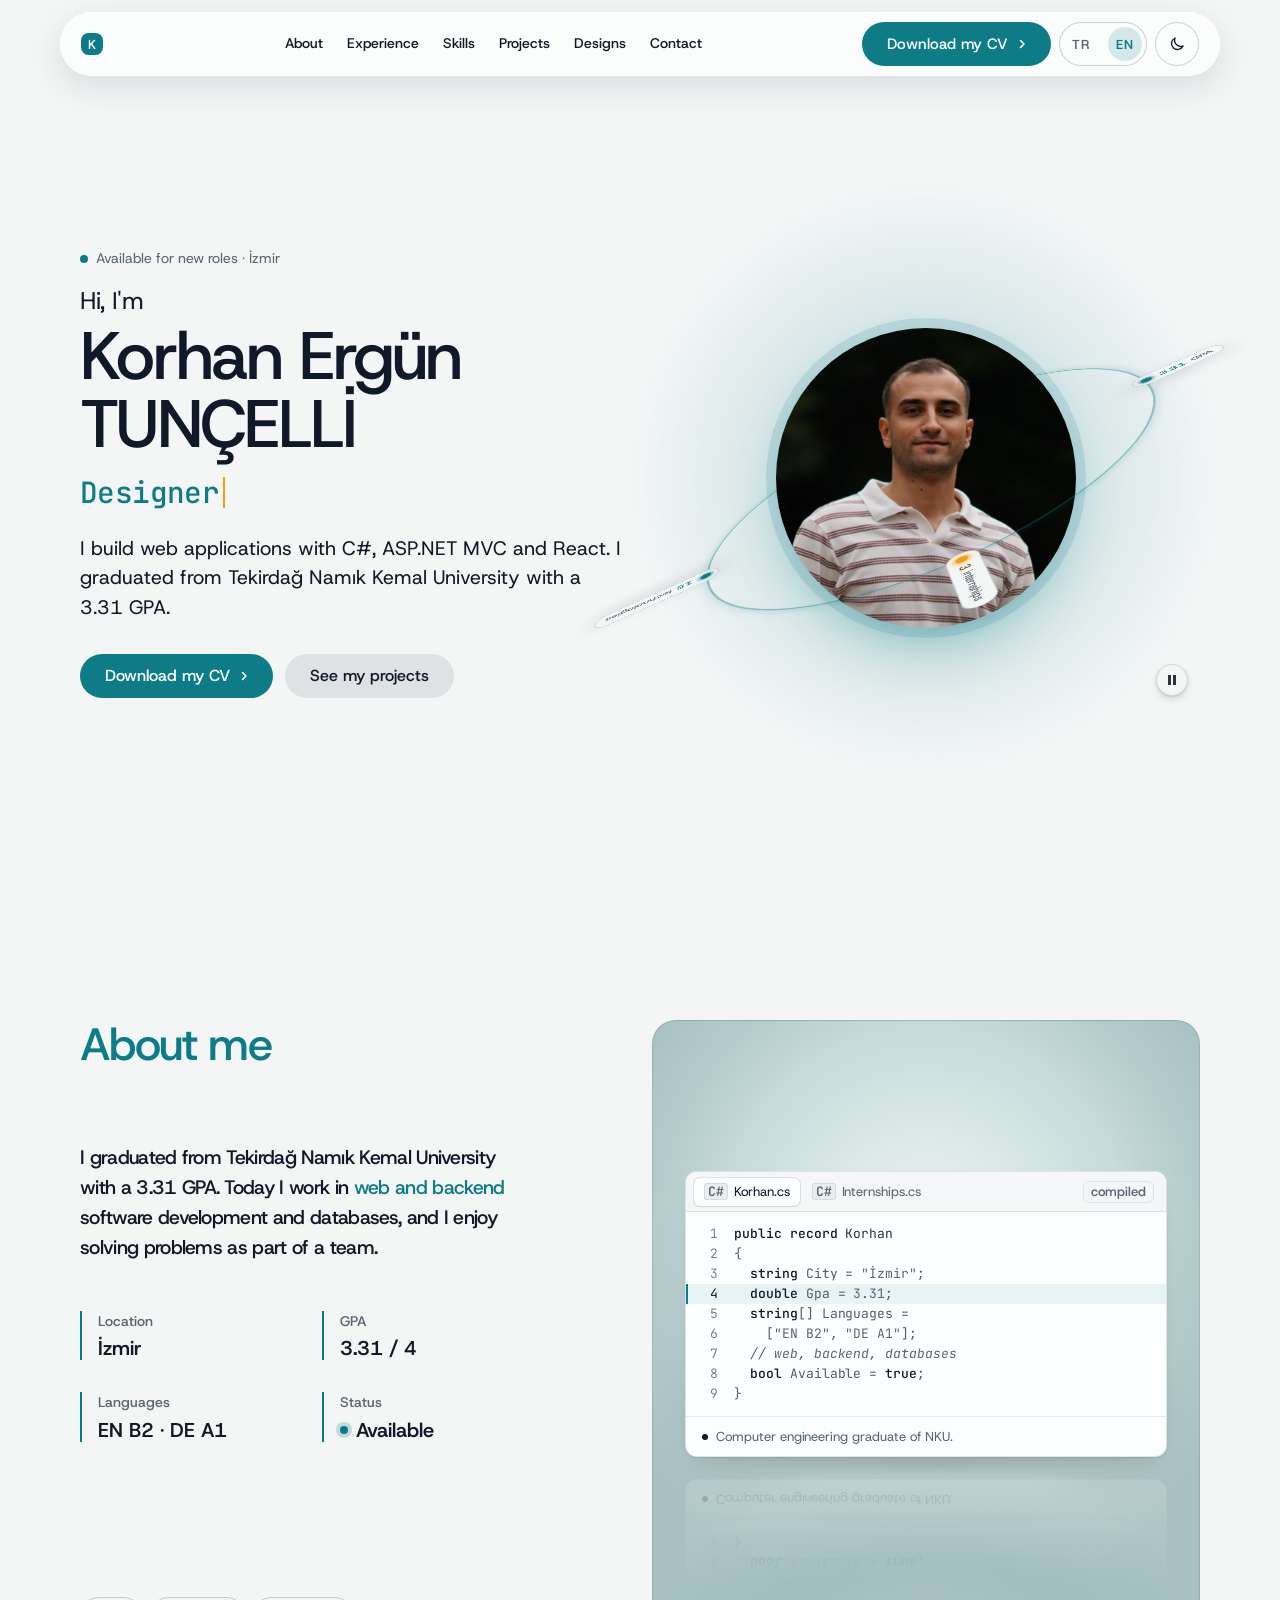
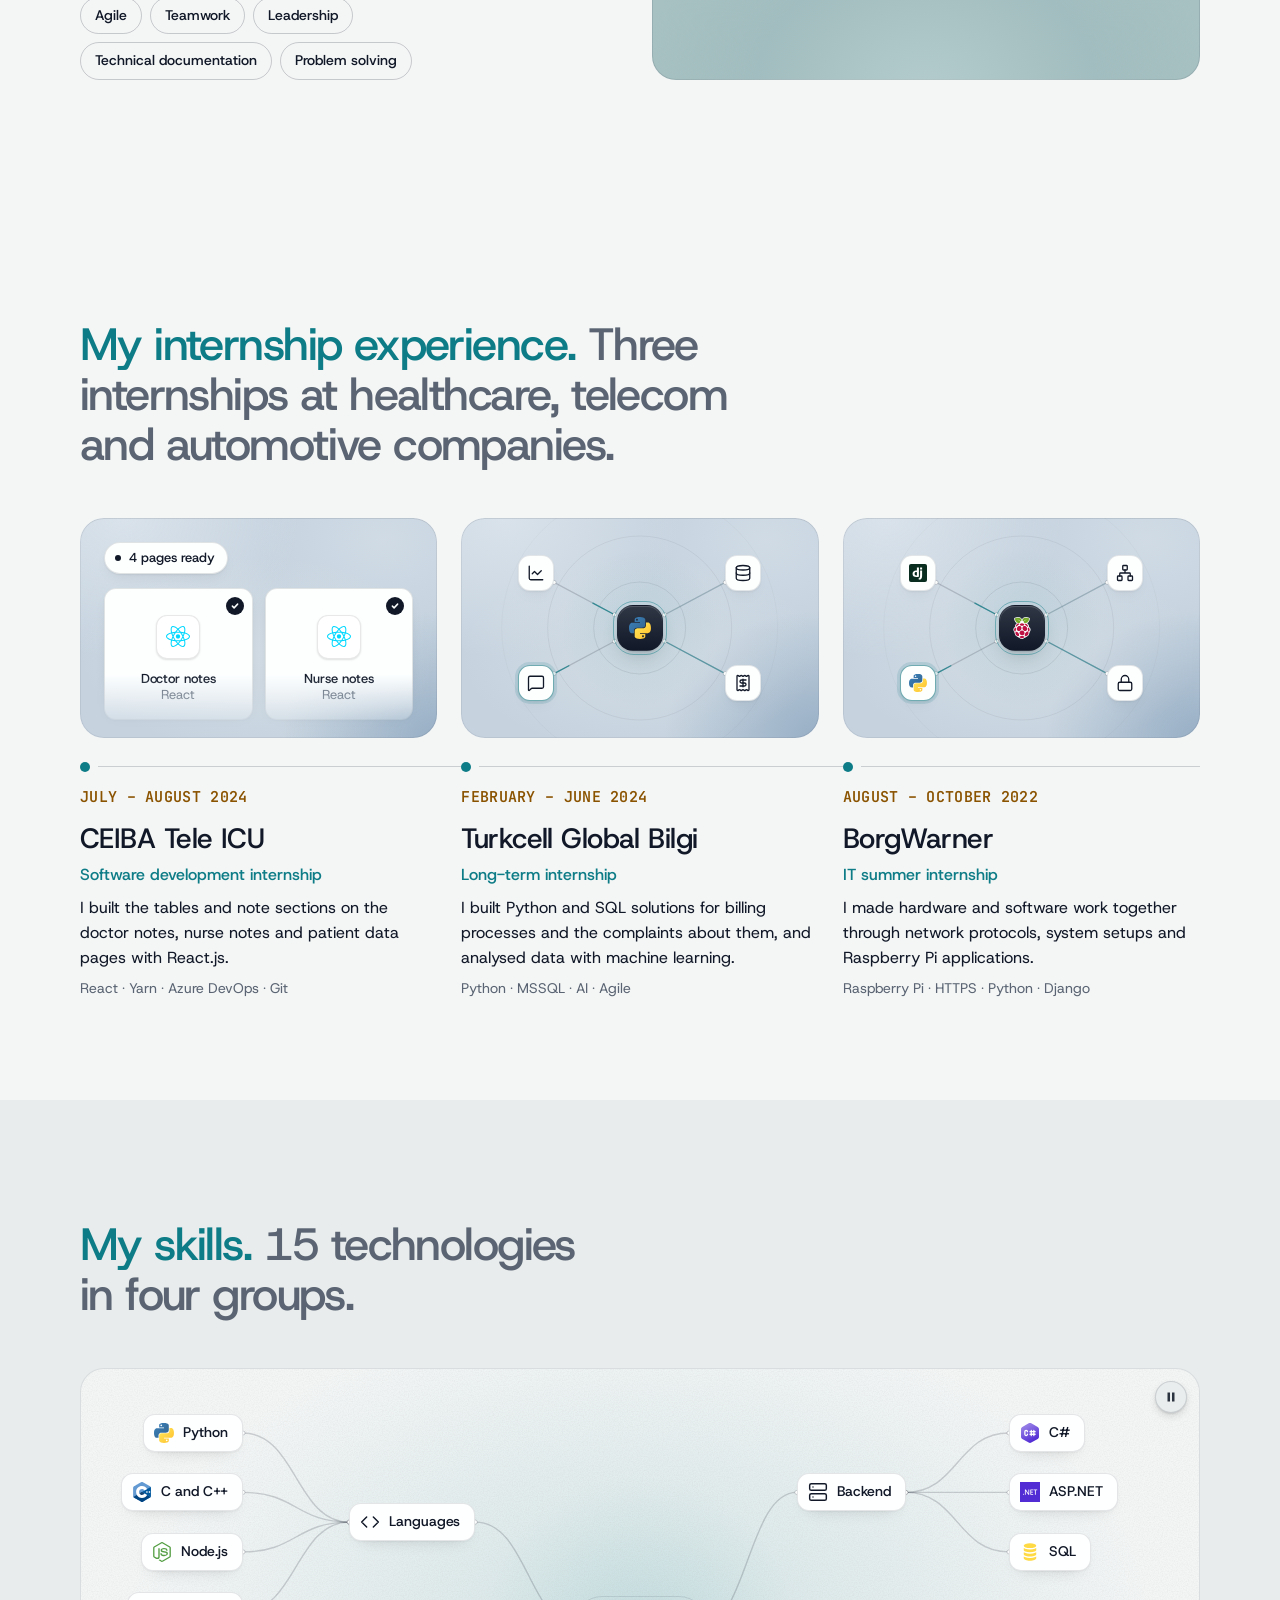
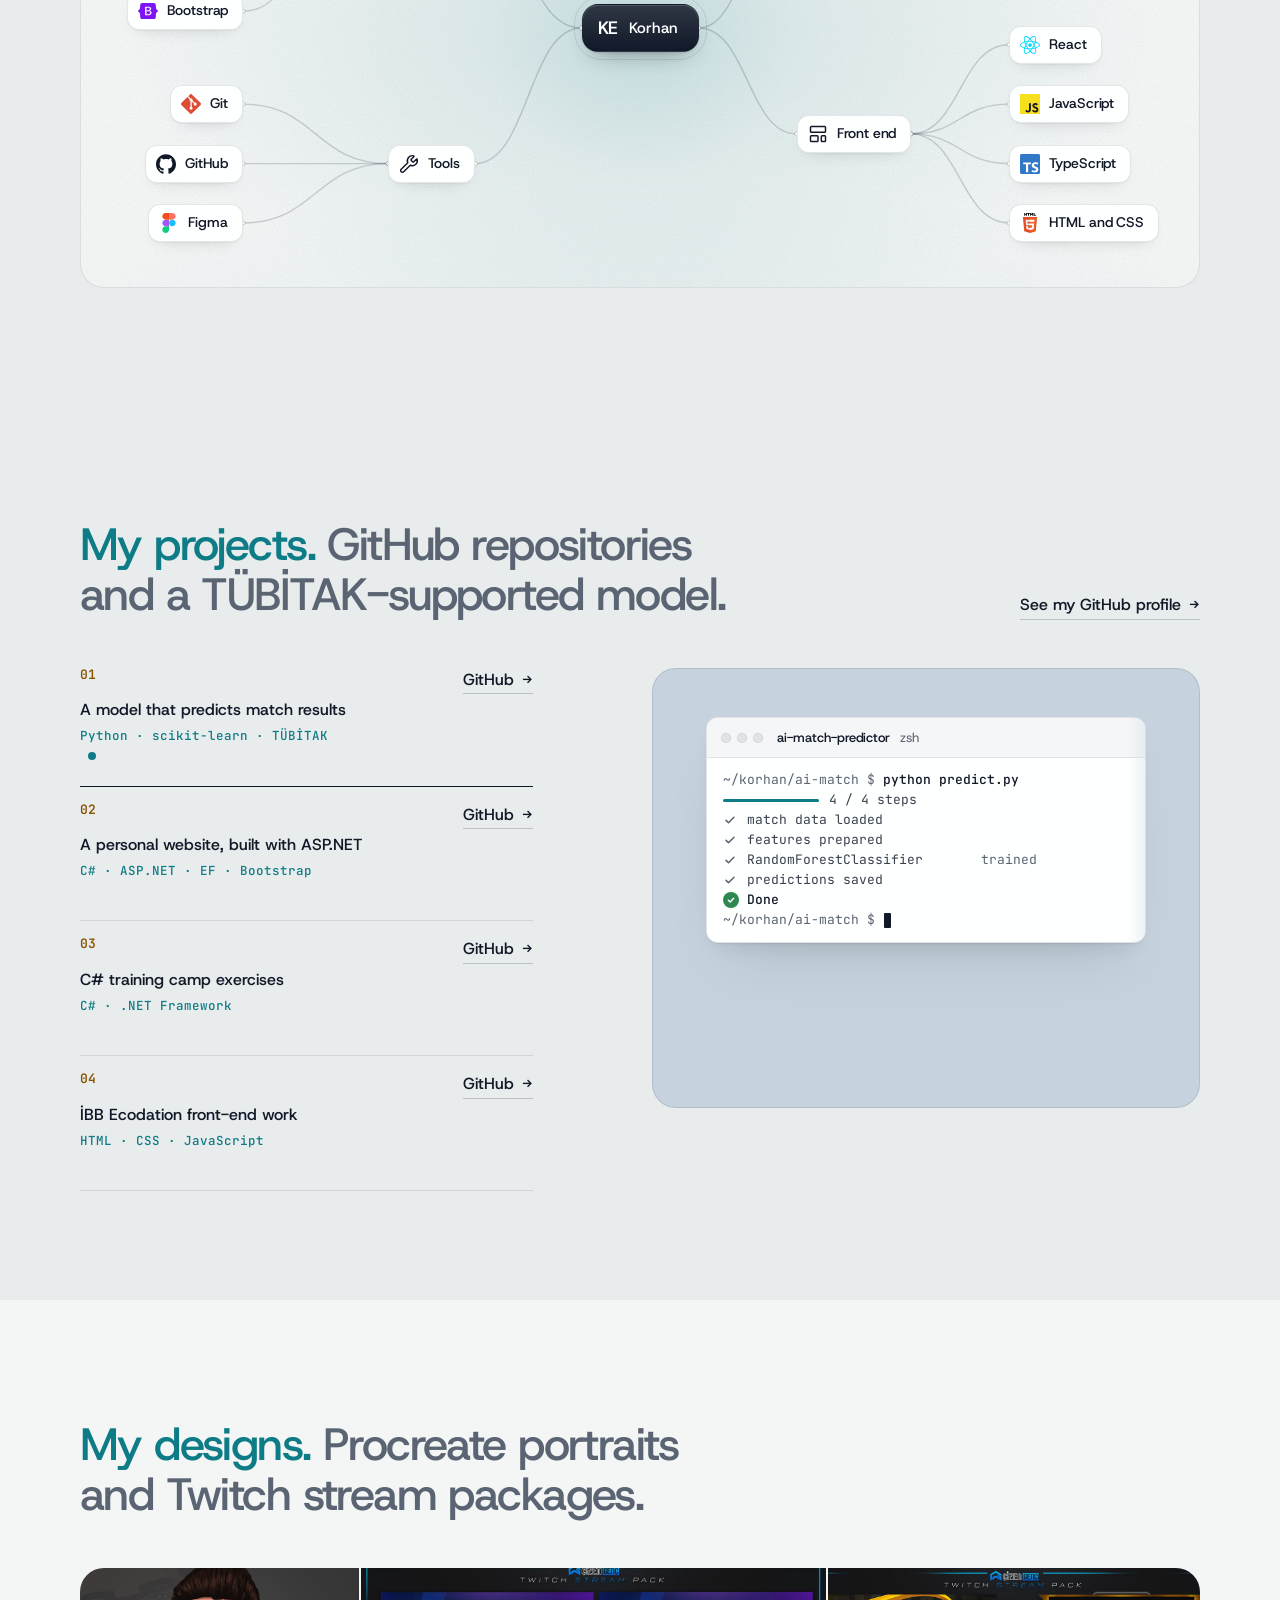
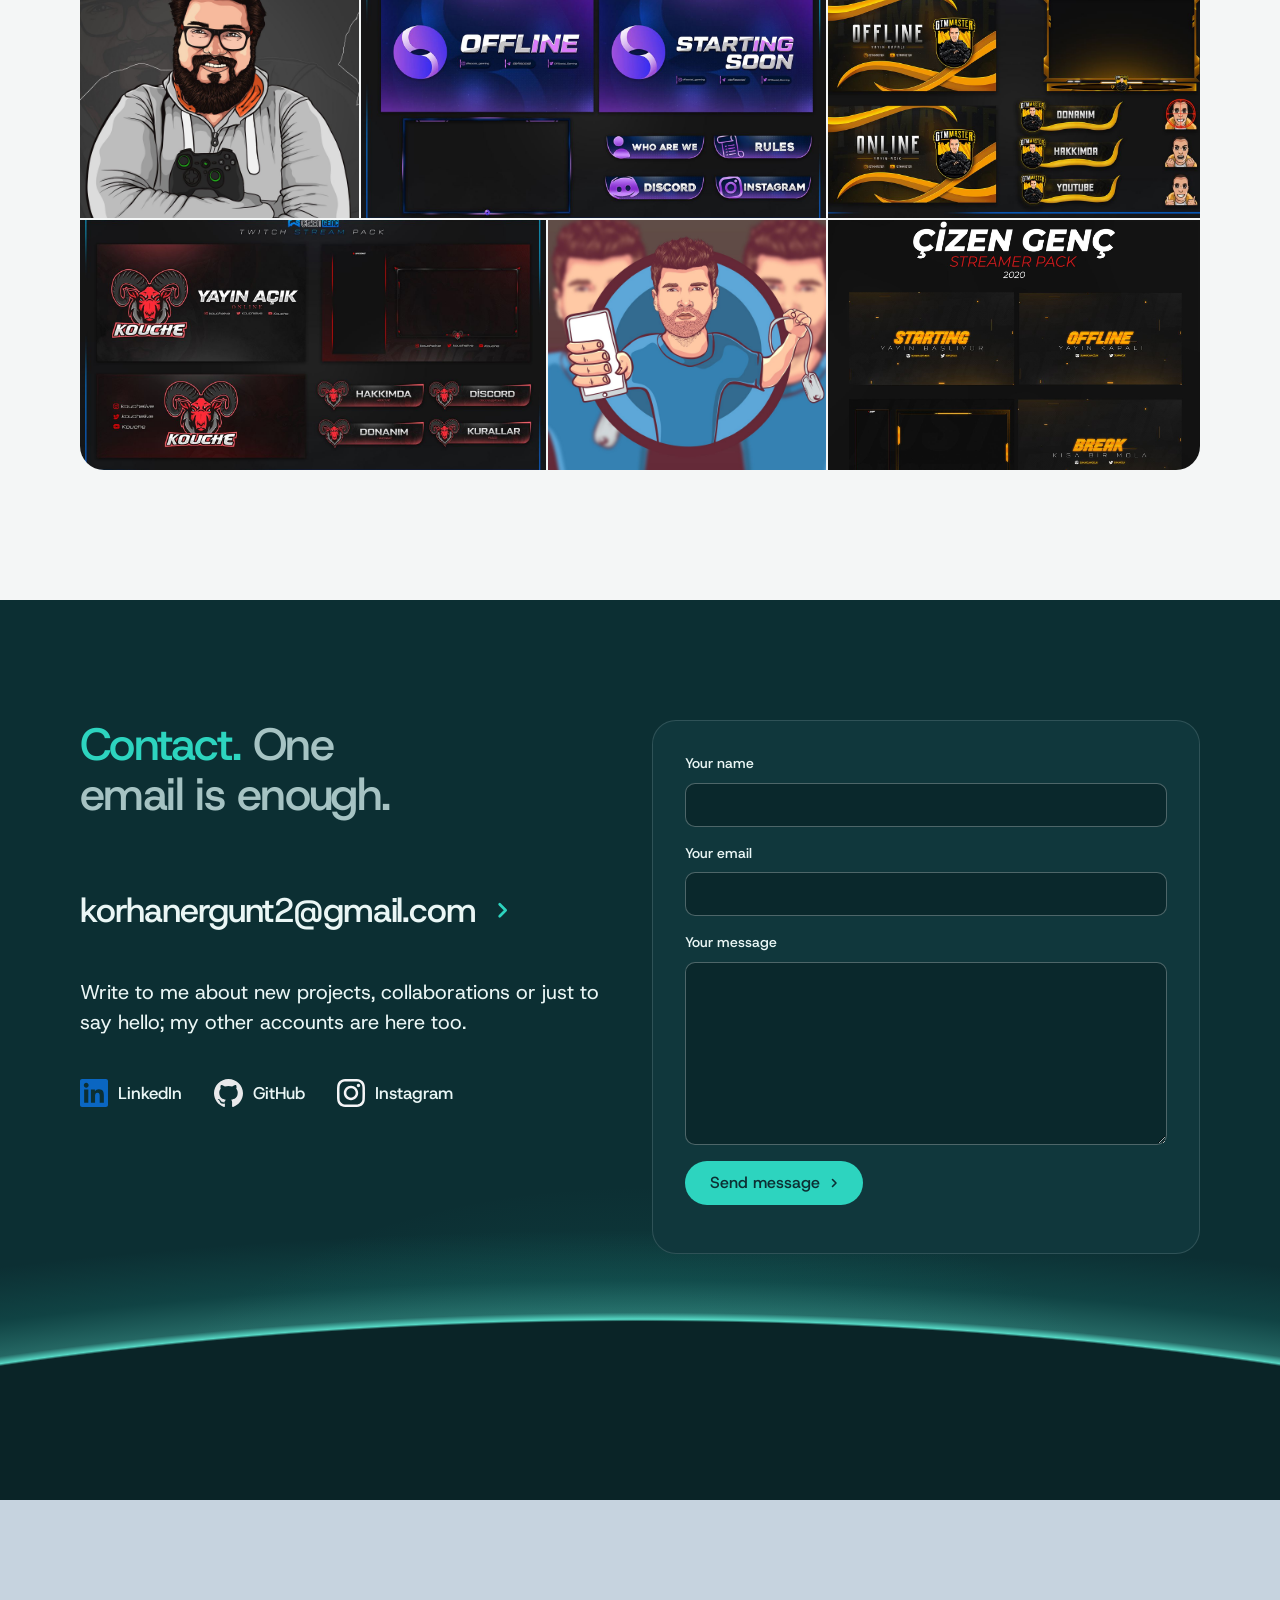
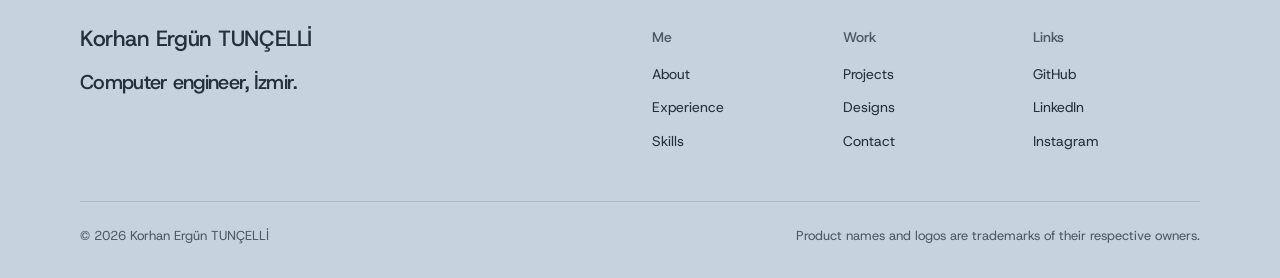
==== en/index.html @ 1edbcd1e "İngilizce sayfa ve TR/EN dil seçici eklendi - en/index.html: sitenin İngilizce hali, ceviri/en.py il" ====
<!doctype html>
<html lang="en" data-type="software" data-radius="round" data-ground="sky" data-buttons="pill" data-motion>
<head>
<meta charset="utf-8">
<meta name="viewport" content="width=device-width, initial-scale=1, viewport-fit=cover">
<title>Korhan Ergün TUNÇELLİ: computer engineer, web and backend developer</title>
<meta name="description" content="CV, projects and designs of an NKU-graduate computer engineer in İzmir who builds web applications with C#, ASP.NET MVC and React.">
<meta property="og:type" content="website">
<meta property="og:title" content="Korhan Ergün TUNÇELLİ: computer engineer">
<meta property="og:description" content="Web and backend developer; internships, projects, skills and designs.">
<meta property="og:image" content="https://www.korhanerguntuncelli.com/share.jpg">
<meta name="twitter:card" content="summary_large_image">
<link rel="icon" href="../favicon-48.png" type="image/png" sizes="48x48">
<link rel="icon" href="../favicon-192.png" type="image/png" sizes="192x192">
<link rel="apple-touch-icon" href="../apple-touch-icon.png">
<meta name="theme-color" content="#F4F6F6" media="(prefers-color-scheme: light)">
<meta name="theme-color" content="#0F1416" media="(prefers-color-scheme: dark)">
<link rel="canonical" href="https://www.korhanerguntuncelli.com/en/">
<link rel="alternate" hreflang="tr" href="https://www.korhanerguntuncelli.com/">
<link rel="alternate" hreflang="en" href="https://www.korhanerguntuncelli.com/en/">
<link rel="alternate" hreflang="x-default" href="https://www.korhanerguntuncelli.com/">
<meta property="og:locale" content="en_US">
<meta property="og:locale:alternate" content="tr_TR">
<meta name="site-kind" content="software">
<meta name="page-type" content="software">
<!-- the visitor's theme before the first paint: their saved choice, else the device setting -->
<script>(function(){var t;try{t=localStorage.getItem('tema')}catch(e){}if(t!=='light'&&t!=='dark'){t=matchMedia('(prefers-color-scheme: dark)').matches?'dark':'light'}document.documentElement.dataset.theme=t;})()</script>
<link rel="preconnect" href="https://fonts.googleapis.com">
<link rel="preconnect" href="https://fonts.gstatic.com" crossorigin>
<link href="https://fonts.googleapis.com/css2?family=Host+Grotesk:wght@400..700&family=JetBrains+Mono:wght@400..600&display=swap" rel="stylesheet">
<link rel="stylesheet" href="../assets/system.css">
<link rel="stylesheet" href="../assets/ui/cards.css">
<link rel="stylesheet" href="../assets/motion/motion.css">
<link rel="stylesheet" href="../assets/backgrounds/backgrounds.css">
<link rel="stylesheet" href="../assets/layout/layout.css">
<link rel="stylesheet" href="../assets/icons/icon.css">
<!-- the client's own palette (grafit, turkuaz, kehribar) through start.mjs brand; the dark set is its night grade -->
<style>
:root {
  --p-bg: #f4f6f6; --p-surface: #e8ecec; --p-ink: #111827; --p-muted: #5a6472;
  --p-accent: #0e7c86; --p-accent-ink: #ffffff; --p-action: #0e7c86; --p-action-ink: #ffffff;
  --p-inv-bg: #111827; --p-inv-surface: #1b2230; --p-inv-ink: #f4f6f6; --p-inv-muted: #a3aab4;
  --p-inv-accent: #2dd4bf; --p-inv-accent-ink: #0f1416; --p-inv-action: #2dd4bf; --p-inv-action-ink: #0f1416;
  --font-display: "Host Grotesk", system-ui, sans-serif;
  --font-text: "Host Grotesk", system-ui, sans-serif;
  --font-mono: "JetBrains Mono", ui-monospace, "SFMono-Regular", Menlo, Consolas, monospace;
  --display-weight: 500;
  --display-tracking: -0.035em;
  --display-tracking-xl: -0.04em;
  /* the second accent: kehribar, for dates and the live dot */
  --amber: #f59e0b; --amber-soft: #fdebc8; --amber-text: #8a5300;
  --glass: rgb(255 255 255 / .62); --glass-line: rgb(255 255 255 / .75); --glass-hi: rgb(255 255 255 / .9); --glass-shadow: 0 10px 34px rgb(17 24 39 / .12);
}
html[data-theme="dark"] {
  --p-bg: #0f1416; --p-surface: #161d20; --p-ink: #e6ecec; --p-muted: #93a0a2;
  --p-accent: #2dd4bf; --p-accent-ink: #0f1416; --p-action: #2dd4bf; --p-action-ink: #0f1416;
  --p-inv-bg: #182124; --p-inv-surface: #202b2f; --p-inv-ink: #e6ecec; --p-inv-muted: #9aa7a9;
  --amber: #fbbf24; --amber-soft: #33270b; --amber-text: #fcd34d;
  --glass: rgb(22 29 32 / .58); --glass-line: rgb(255 255 255 / .12); --glass-hi: rgb(255 255 255 / .10); --glass-shadow: 0 10px 34px rgb(0 0 0 / .45);
  color-scheme: dark;
}
</style>
<link rel="stylesheet" href="../assets/ui/base.css">
<link rel="stylesheet" href="../assets/ui/terminal-run/fragment.css">
<link rel="stylesheet" href="../assets/ui/files/fragment.css">
<link rel="stylesheet" href="../assets/ui/checklist/fragment.css">
<link rel="stylesheet" href="../assets/ui/code/fragment.css">
<link rel="stylesheet" href="../assets/diagrams/diagram.css">
<script>document.documentElement.classList.add('m-enter');setTimeout(()=>document.documentElement.classList.add('m-enter-done'),700)</script>
<script src="../assets/backgrounds/backgrounds.js"></script>
<script>document.documentElement.classList.add('mo-js');setTimeout(()=>document.documentElement.classList.add('mo-safe'),2500)</script>
<link rel="modulepreload" href="../assets/moments/moments.js">
<link rel="modulepreload" href="../assets/moments/lib.js">
<link rel="modulepreload" href="../assets/moments/word-highlight/moment.js">
<link rel="modulepreload" href="../assets/moments/iris-opens/moment.js">
<style>
  /* the floating glass bar (the client's ask: a rounded, floating liquid-glass bar) */
  header.nav { background: transparent; border-bottom: 0; top: 12px; height: 64px; pointer-events: none; }
  header.nav > .nav__bar { pointer-events: auto; height: 64px; gap: var(--s-5);
    width: min(100% - 2 * var(--gut) + 2 * var(--pill-pad), 1280px + 2 * var(--pill-pad)); padding: 0 var(--pill-pad); --pill-pad: 20px; border-radius: 999px; background: var(--glass); border: 1px solid var(--glass-line);
    -webkit-backdrop-filter: blur(22px) saturate(1.8); backdrop-filter: blur(22px) saturate(1.8);
    box-shadow: var(--glass-shadow), inset 0 1px 0 var(--glass-hi); }
  @media (min-width: 1024px) { header.nav.nav--centre > .nav__bar { grid-template-columns: minmax(0, 1fr) auto minmax(0, 1fr); } .nav__theme.nav__theme--phone { display: none; } }
  .nav__link { border-radius: 999px; }
  /* the section you are on: a pill slides under its word as you move down the page (the client's ask, Instagram's tab bar) */
  .nav__links { position: relative; }
  .nav__ind { position: absolute; left: 0; top: 50%; height: 40px; width: 0; margin-top: -20px; border-radius: 999px; pointer-events: none; z-index: 0; opacity: 0;
    background: var(--accent); box-shadow: 0 6px 18px -6px color-mix(in oklab, var(--accent) 70%, transparent);
    transform-origin: left center; transition: transform .5s cubic-bezier(.22,1,.36,1), opacity .3s ease; }
  .nav__ind.is-on { opacity: 1; }
  .nav__item { position: relative; z-index: 1; }
  /* no line under any word: the pill alone marks the section, and the words only change colour on hover */
  header.nav .nav__link::before, header.nav .nav__link::after { content: none !important; }
  header.nav .nav__link:not(.is-here):hover { color: var(--accent); }
  .nav__link { transition: color .3s ease; }
  /* 1024 to 1439: the logo is the way home, so the Home word steps out and the row keeps its air */
  @media (min-width: 1024px) and (max-width: 1439px) { .nav__links .nav__item:has(> a[href="#anasayfa"]) { display: none; } }
  @media (min-width: 1024px) and (max-width: 1439px) { header.nav .nav__link { padding-inline: 10px; font-size: 14px; } header.nav.nav--centre > .nav__bar { gap: var(--s-3); grid-template-columns: auto minmax(0, 1fr) auto; } }
  .nav__link.is-here, .nav__link.is-here:hover { color: var(--accent-ink); }
  @media (max-width: 1023px) { .nav__ind { display: none; } }
  @media (prefers-reduced-motion: reduce) { .nav__ind { transition: opacity .2s; } }

  .nav__actions { gap: var(--s-2); }
  /* the open menu (under 1024): the glass blur on the bar would make the sheet's fixed position relative to the 64px
     pill, so the open bar is solid, and the sheet starts under the floating bar. The bar already holds the language
     switch and the theme button, so the sheet's foot keeps only the CV button. */
  @media (max-width: 1023px) {
    header.nav.is-open > .nav__bar { -webkit-backdrop-filter: none; backdrop-filter: none; background: var(--bg); }
    header.nav.is-open .nav__links { top: 88px; z-index: 50; }
    header.nav.is-open .nav__actions :is(.lang, .nav__theme) { display: none; }
    header.nav.is-open .nav__link.is-here { color: var(--accent); }   /* no pill in the sheet: the current word is the accent itself */
  }
  @media (max-width: 639px) { header.nav.is-open .nav__links { top: 72px; } }
  /* the language switch: two 44px words in one ring like the theme button's; the page's own language tinted */
  .lang { display: inline-flex; flex: none; height: 44px; border-radius: 999px; box-shadow: inset 0 0 0 1px var(--line-strong); }
  .lang__opt { position: relative; display: inline-grid; place-items: center; width: 44px; height: 44px; border-radius: 999px; font: 600 13px/1 var(--font-text); letter-spacing: .04em; color: var(--muted); transition: color .2s ease; }
  .lang__opt::before { content: ""; position: absolute; inset: 5px; z-index: -1; border-radius: 999px; background: color-mix(in oklab, var(--accent) 16%, transparent); opacity: 0; transition: opacity .2s ease; }
  .lang__opt[aria-current] { color: var(--accent); isolation: isolate; }
  .lang__opt[aria-current]::before { opacity: 1; }
  .lang__opt:not([aria-current]):hover { color: var(--ink); }
  .lang--phone { display: none; }
  @media (max-width: 1023px) { .lang--phone { display: inline-flex; margin-left: auto; } .lang--phone + .nav__theme--phone { margin-left: var(--s-2); } }
  /* the narrowest phones: the bar's four controls sit closer so the row ends on the page's right line */
  @media (max-width: 379px) { header.nav > .nav__bar { gap: var(--s-2); } }
  .nav__theme { display: inline-grid; place-items: center; width: 44px; height: 44px; border-radius: 50%; border: 1px solid var(--line-strong); background: transparent; color: var(--ink); cursor: pointer; flex: none; }
  .nav__theme svg { width: 18px; height: 18px; }
  .nav__theme .i-sun, html[data-theme="dark"] .nav__theme .i-moon { display: none; }
  html[data-theme="dark"] .nav__theme .i-sun { display: block; }
  @media (max-width: 1399px) { .nav__logo .nav__name { display: none; } }
  @media (max-width: 1023px) { header.nav > .nav__bar { --pill-pad: 12px; } .nav__theme--phone { margin-left: auto; } .nav__theme--phone + .nav__toggle { margin-left: var(--s-2); } }
  @media (max-width: 639px) { header.nav { top: 8px; height: 56px; } header.nav > .nav__bar { height: 56px; } header.nav.nav--centre > .nav__bar > .nav__actions { display: none; } }

  #projeler .frame--split { --action: var(--ground-ink); }
  html[data-theme="dark"] .footer--statement { background: #1d3b3a; --bg: #1d3b3a; --surface: #24504d; --ink: #e6ecec; --muted: #a9bcbb; --line: rgb(230 236 236 / .14); --line-strong: rgb(230 236 236 / .28); --action: var(--p-action); --action-ink: var(--p-action-ink); color: var(--ink); }

  /* hero */

  /* on phones and tablets the sections ride a floating glass tab bar at the foot (Instagram's), its pill sliding to the section you are on */
  .tabbar { display: none; }
  @media (max-width: 1023px) {
    :root { --bar: calc(76px + env(safe-area-inset-bottom)); }
    /* one band across the foot of the screen, the page fading into it, so nothing peeks beside the pill */
    .tabbar { display: block; position: fixed; z-index: 40; left: 0; right: 0; bottom: 0; height: var(--bar); padding: 6px 0 calc(10px + env(safe-area-inset-bottom)); box-sizing: border-box;
      background: linear-gradient(to top, var(--bg) 0%, color-mix(in oklab, var(--bg) 80%, transparent) 45%, transparent); }
    .tabbar__pill { position: relative; display: flex; margin: 0 auto; width: min(100% - 16px, 520px); height: 60px; padding: 5px; gap: 0;
      border-radius: 999px; background: color-mix(in oklab, var(--bg) 86%, transparent); border: 1px solid var(--glass-line); -webkit-backdrop-filter: blur(22px) saturate(1.8); backdrop-filter: blur(22px) saturate(1.8); box-shadow: var(--glass-shadow), inset 0 1px 0 var(--glass-hi); }
    .tabbar__a { position: relative; z-index: 1; flex: 1 1 0; min-width: 0; display: grid; place-items: center; align-content: center; gap: 2px; border-radius: 999px; color: color-mix(in oklab, var(--ink) 82%, var(--bg)); font-size: 10px; font-weight: 500; line-height: 1.1; transition: color .3s; }
    .tabbar__a svg { width: 21px; height: 21px; }
    .tabbar__a span { max-width: 100%; overflow: hidden; text-overflow: ellipsis; white-space: nowrap; }
    .tabbar__a.is-here { color: var(--accent-ink); }
    .tabbar__ind { position: absolute; left: 0; top: 5px; bottom: 5px; width: 0; border-radius: 999px; z-index: 0; opacity: 0; transform-origin: left center;
      background: var(--accent); box-shadow: 0 6px 18px -6px color-mix(in oklab, var(--accent) 70%, transparent); transition: transform .5s cubic-bezier(.22,1,.36,1), opacity .3s; }
    .tabbar__ind.is-on { opacity: 1; }
  }
  @media (prefers-reduced-motion: reduce) { .tabbar__ind { transition: opacity .2s; } }
  /* a ticked item is done, not cancelled: no line through it */
  .ui-check__label::after { content: none !important; }

  /* each section's own name in the accent, in both themes (the client's ask); its grey half stays grey */
  main .section-head h2 { color: var(--accent); }
  main .section-head h2 .muted { color: var(--muted); }

  /* moving between sections from the bars: the jump stays instant (layout-v4: every section lands on its own screen),
     and a view transition dresses it. The bars are their own layers: only their final state is drawn, so no old pill
     lingers. Reduced motion: the plain jump. */
  header.nav { view-transition-name: topbar; }
  .tabbar { view-transition-name: tabbar; }
  ::view-transition-old(topbar), ::view-transition-old(tabbar) { display: none; }
  ::view-transition-group(topbar), ::view-transition-group(tabbar), ::view-transition-new(topbar), ::view-transition-new(tabbar) { animation: none; }
  /* derinlik (the client's pick): the old view sinks back, the new section comes forward; quick, so a second tap is never kept waiting */
  ::view-transition { pointer-events: none; }
  ::view-transition-old(root) { animation: vt-depth-out .2s cubic-bezier(.4,0,1,1) both; }
  ::view-transition-new(root) { animation: vt-depth-in .34s cubic-bezier(.22,1,.36,1) .04s both; }
  @keyframes vt-depth-out { to { opacity: 0; transform: scale(.94); } }
  @keyframes vt-depth-in { from { opacity: 0; transform: scale(1.04); } }
  @media (prefers-reduced-motion: reduce) { ::view-transition-group(*), ::view-transition-old(*), ::view-transition-new(*) { animation: none !important; } }

  /* the hero: typed title, ringed buttons, the portrait with its tilted orbit */
  .sr-only { position: absolute; width: 1px; height: 1px; overflow: hidden; clip: rect(0 0 0 0); white-space: nowrap; }
  .hero--split .hero__grid { align-items: start; }
  @media (min-width: 1024px) { .hero--split > .wrap > .hero__grid { flex: 0 0 auto; height: auto; margin-block: auto; } }
  .hero--split .hero__text { align-self: start; }
  @media (min-width: 1024px) { .hero--split .orbit { align-self: stretch; height: auto; min-height: 460px; } .hero--split .orbit__glow { position: absolute; left: 50%; top: 50%; translate: -50% -50%; } }
  .hero__hi { display: block; font-size: 0.36em; line-height: 1.25; letter-spacing: -0.015em; font-weight: 400; margin-bottom: 0.25em; }
  .hero__name { color: var(--accent); }
  .hero__kick { display: inline-flex; align-items: center; gap: var(--s-2); margin: 0 0 var(--s-5); font-size: var(--t-small); font-weight: 500; padding: 6px 12px 6px 10px; border-radius: 99px; border: 1px solid var(--line-strong); }
  .hero__kick i { width: 8px; height: 8px; border-radius: 50%; background: var(--amber); }
  /* the typed title */
  .hero__typed { margin: var(--s-4) 0 0; font: 500 clamp(22px, 1.2vw + 14px, 30px)/1.2 var(--font-mono); letter-spacing: -0.02em; color: var(--accent); min-height: 1.2em; display: flex; align-items: center; }
  .caret { display: inline-block; width: 2px; height: 1.05em; margin-left: 4px; background: var(--amber); animation: caret 1s steps(1) infinite; }
  .hero__typed.is-done .caret { animation: none; opacity: 0; transition: opacity .4s; }
  @keyframes caret { 50% { opacity: 0; } }
  @media (prefers-reduced-motion: reduce) { .caret { display: none; } }

  /* buttons: a band of light runs round the edge while pointed at (its own element: the kit's
     chevron keeps ::after); the band keeps turning underneath, so leaving never makes it jump */
  @property --ang { syntax: "<angle>"; inherits: false; initial-value: 0deg; }
  .ringbtn { position: relative; isolation: isolate; --ring-a: var(--amber); --ring-b: var(--accent); }
  .ringbtn.btn--primary { --ring-a: #ffffff; --ring-b: var(--amber); }
  html[data-theme="dark"] .ringbtn.btn--primary { --ring-a: #0f1416; --ring-b: #ffffff; }
  .ringbtn__ring { position: absolute; inset: -3px; border-radius: inherit; padding: 2px; pointer-events: none; z-index: 1;
    background: conic-gradient(from var(--ang), transparent 0deg 200deg, var(--ring-b) 270deg, var(--ring-a) 330deg, transparent 360deg);
    -webkit-mask: linear-gradient(#000 0 0) content-box, linear-gradient(#000 0 0); -webkit-mask-composite: xor;
    mask: linear-gradient(#000 0 0) content-box exclude, linear-gradient(#000 0 0);
    opacity: 0; transition: opacity .35s ease; animation: ring-turn 1.8s linear infinite; animation-play-state: paused; }
  .ringbtn.btn--primary .ringbtn__ring { inset: 2px; padding: 2px; }
  .ringbtn:is(:hover, :focus-visible) .ringbtn__ring { opacity: 1; animation-play-state: running; }
  @keyframes ring-turn { to { --ang: 360deg; } }
  @media (prefers-reduced-motion: reduce) { .ringbtn__ring { animation: none; --ang: 300deg; } }

  /* the planet: the portrait faces you; the facts ride a tilted orbit that crosses behind it */
  .orbit { position: relative; height: min(600px, calc(100svh - 220px)); display: grid; place-items: center; --r: 240px; --tilt: 72deg; --turn: -24deg; }
  .hero--split { overflow-x: clip; }
  .orbit > * { grid-area: 1 / 1; }
  .orbit__glow { width: 600px; height: 600px; border-radius: 50%; background: radial-gradient(closest-side, color-mix(in oklab, var(--accent) 32%, transparent), color-mix(in oklab, var(--accent) 10%, transparent) 62%, transparent); filter: blur(8px); }
  .orbit__scene { position: relative; width: 300px; height: 300px; transform-style: preserve-3d; perspective: 1400px; }
  .orbit__photo { position: absolute; inset: 0; width: 100%; height: 100%; border-radius: 50%; object-fit: cover; background: var(--surface); transform: translateZ(0);
    box-shadow: 0 0 0 10px color-mix(in oklab, var(--accent) 14%, transparent), 0 30px 60px -20px color-mix(in oklab, var(--accent) 45%, transparent); }
  .orbit__plane { position: absolute; left: 50%; top: 50%; width: 0; height: 0; transform-style: preserve-3d; transform: rotateZ(var(--turn)) rotateX(var(--tilt)); }
  .orbit__path { position: absolute; left: calc(-1 * var(--r)); top: calc(-1 * var(--r)); width: calc(2 * var(--r)); height: calc(2 * var(--r)); border-radius: 50%;
    border: 2px solid color-mix(in oklab, var(--accent) 45%, transparent); box-shadow: 0 0 14px color-mix(in oklab, var(--accent) 22%, transparent); }
  .orbit__spin { position: absolute; transform-style: preserve-3d; animation: spin 32s linear infinite; }
  .sat { position: absolute; left: 0; top: 0; transform-origin: 0 0 0; transform-style: preserve-3d; transform: rotateZ(var(--a)) translateX(var(--r)); }
  /* undo the orbit's turn so each fact faces you, upright, as it travels */
  .sat__face { position: absolute; left: 0; top: 0; transform-origin: 0 0 0; transform-style: preserve-3d; animation: face 32s linear infinite; }
  /* the satellite: its dot sits exactly on the path, the label rides beside it */
  .sat__in { display: inline-flex; align-items: center; gap: 6px; white-space: nowrap; transform: translate(-13px, -50%); padding: 5px 11px 5px 7px; border-radius: 99px; font-size: 12.5px; font-weight: 500; color: var(--muted);
    background: var(--bg); border: 1px solid var(--line-strong); box-shadow: var(--glass-shadow); }
  .sat__dot { width: 12px; height: 12px; border-radius: 50%; flex: none; background: var(--accent); box-shadow: 0 0 0 3px color-mix(in oklab, var(--accent) 25%, transparent), 0 0 12px color-mix(in oklab, var(--accent) 70%, transparent); margin-right: 2px; }
  .sat:nth-child(even) .sat__dot { background: var(--amber); box-shadow: 0 0 0 3px color-mix(in oklab, var(--amber) 25%, transparent), 0 0 12px color-mix(in oklab, var(--amber) 70%, transparent); }
  .sat__in b { font: 600 14px/1 var(--font-display); color: var(--accent); letter-spacing: -0.02em; }
  .sat:nth-child(even) .sat__in b { color: var(--amber-text); }
  html[data-theme="dark"] .sat:nth-child(even) .sat__in b { color: var(--amber); }
  @keyframes spin { to { transform: rotateZ(360deg); } }
  @keyframes face {
    from { transform: rotateZ(calc(-1 * var(--a))) rotateZ(0deg) rotateX(calc(-1 * var(--tilt))) rotateZ(calc(-1 * var(--turn))); }
    to   { transform: rotateZ(calc(-1 * var(--a))) rotateZ(-360deg) rotateX(calc(-1 * var(--tilt))) rotateZ(calc(-1 * var(--turn))); }
  }
  .orbit.is-paused :is(.orbit__spin, .sat__face) { animation-play-state: paused; }
  .orbit__pause { position: absolute; right: 12px; bottom: 12px; grid-area: auto; }
  @media (prefers-reduced-motion: reduce) { .orbit__spin, .sat__face { animation-play-state: paused; } .orbit__pause { display: none; } }
  @media (max-width: 1023px) { .orbit { height: 440px; --r: 180px; margin-top: var(--s-6); } .orbit__glow { width: 340px; height: 340px; } .orbit__path { display: none; } .orbit__scene { width: 230px; height: 230px; } }
  @media (max-width: 1023px) { .hero--split .orbit { align-self: stretch; } .orbit__pause { bottom: auto; top: 12px; } }
  @media (max-width: 639px) { .orbit { height: 250px; --r: 98px; margin-top: var(--s-5); } .orbit__scene { width: 140px; height: 140px; } .orbit__glow { width: 340px; height: 340px; } .orbit__path { display: none; } .sat__in { font-size: 10.5px; padding: 4px 8px 4px 6px; gap: 4px; } .sat__in b { font-size: 12px; } .sat__dot { width: 9px; height: 9px; } .hero__typed { margin-top: var(--s-2); } }

  /* about: the terminal beside the statement */
  /* about: the facts on the left, Korhan.cs in a lit studio on the right; both columns end on one line */
  :root { --ab-h: clamp(520px, 100svh - 240px, 660px); }
  #hakkimda .ab-lead { font-size: clamp(18px, .35vw + 15px, 21px); line-height: 1.55; margin: var(--s-5) 0 0; max-width: 52ch; }
  .ab-grid4 { display: grid; grid-template-columns: repeat(2, minmax(0, 1fr)); gap: var(--s-6); margin: var(--s-7) 0 0; }
  .ab-grid4 > div { border-left: 2px solid var(--accent); padding-left: var(--s-4); }
  .ab-grid4 dt { color: var(--muted); font-size: var(--t-small); font-weight: 500; }
  .ab-grid4 dd { margin: 4px 0 0; font: 600 20px/1.2 var(--font-display, inherit); display: flex; align-items: center; gap: 8px; }
  .ab-live { width: 8px; height: 8px; border-radius: 50%; background: var(--accent); box-shadow: 0 0 0 4px color-mix(in oklab, var(--accent) 22%, transparent); flex: none; }
  .ab-chips { display: flex; flex-wrap: wrap; gap: 8px; list-style: none; padding: 0; margin: var(--s-7) 0 0; }
  .ab-chips li { font-size: 14px; font-weight: 500; padding: 7px 14px; border-radius: 99px; border: 1px solid var(--line-strong); }
  .ab-frame { position: relative; isolation: isolate; overflow: hidden; min-height: var(--ab-h); border-radius: var(--r-lg); --action: var(--ground-ink);
    background:
      radial-gradient(70% 46% at 50% 102%, #b3cbcc 0%, #a2bdbf 45%, transparent 75%),
      radial-gradient(64% 56% at 50% 34%, #eef5f4 0%, #dbe9e8 30%, #c6dbda 58%, #b2cacb 80%, #a7c1c2 100%); }
  .ab-frame::after { content: ""; position: absolute; left: 14%; right: 14%; top: calc(var(--ab-y) + 278px); height: 24px; border-radius: 50%; background: radial-gradient(closest-side, rgb(16 34 36 / .28), transparent); filter: blur(6px); opacity: .7; pointer-events: none; }
  .ab-frame { --ab-y: clamp(64px, calc(var(--ab-h) - 510px), 150px); }
  .ab-frame .stage > .ab-code { --ay: var(--ab-y); width: min(540px, 100% - 64px); }
  .ab-code > .ui-code { width: 100%; }
  .ab-code { -webkit-box-reflect: below 22px linear-gradient(transparent 62%, rgb(0 0 0 / .16)); }
  @media (min-width: 1024px) {
    .ab-col { display: flex; flex-direction: column; min-height: var(--ab-h); }
    .ab-col .ab-chips { margin-top: auto; }
  }
  @media (max-width: 1023px) { .ab-frame { min-height: 480px; margin-top: var(--s-6); } }
  @media (max-width: 639px) { .ab-frame { min-height: 380px; --ab-y: 40px; } .ab-frame .stage > .ab-code { --ay-sm: 40px; width: auto; } .ab-frame::after { display: none; } .ab-code { -webkit-box-reflect: none; } }

  /* ---- phones and tablets ---- */
  @media (max-width: 1399px) { header.nav .nav__logo { min-width: 44px; min-height: 44px; } }
  /* tablet: each internship as a row, its window beside its words, so the section fits its screens */
  @media (min-width: 640px) and (max-width: 1023px) {
    #deneyim .rail { row-gap: var(--s-7); }
    #deneyim .rail > li { grid-template-columns: 320px minmax(0, 1fr); column-gap: var(--s-6); row-gap: var(--s-2); align-content: start; }
    #deneyim .rail > li > .panel { grid-column: 1; grid-row: 1 / span 6; align-self: start; }
    #deneyim .rail > li > :not(.panel) { grid-column: 2; }
    #deneyim .rail__dot { display: none; }
    #deneyim .rail__co { margin-top: 0; }
  }
  /* phones: the orbit's labels sit centred on their path, so none runs past the screen's edge */
  @media (max-width: 639px) {
    .sat__in { transform: translate(-50%, -50%); }
    .ct-big { min-height: 44px; }
  }
  /* short phones: a smaller orbit, so the hero still ends on the first screen */
  @media (max-width: 639px) and (max-height: 820px) {
    .orbit { height: 196px; --r: 86px; margin-top: var(--s-3); } .orbit__scene { width: 112px; height: 112px; } .orbit__glow { width: 260px; height: 260px; }
  }
  /* a phone held sideways (short and wide): the hero grows with what it holds, the portrait beside the words,
     and the tab bar steps aside (the menu button in the top bar opens every section) */
  @media (max-width: 1023px) and (max-height: 560px) and (orientation: landscape) {
    :root { --bar: 0px; }
    .tabbar { display: none; }
    main > .hero.hero--split { height: auto; min-height: 100svh; }
    .hero--split .hero__grid { display: grid; align-items: center; }
    .hero--split .hero__grid > .hero__text { grid-column: 1 / span 7; }
    .hero--split .hero__grid > .orbit { grid-column: 8 / -1; }
    .hero--split .orbit { height: 300px; --r: 108px; margin-top: 0; align-self: center; }
    .hero--split .orbit__scene { width: 150px; height: 150px; } .hero--split .orbit__glow { width: 300px; height: 300px; }
    .sat__in { transform: translate(-50%, -50%); }
  }
  /* very short phones (an older 4-inch screen): the words and the buttons alone */
  @media (max-width: 639px) and (max-height: 700px) { .hero .orbit { display: none; } }
  /* the about window on narrow phones: one tab, a tighter gutter, so every line shows whole */
  @media (max-width: 400px) {
    .ab-code .ui-code__tab:nth-of-type(2) { display: none; }
    .ab-code .ui-code__pre { font-size: 12px; }
    .ab-code .ui-code__ln { padding-left: 34px; padding-right: 8px; }
    .ab-code .ui-code__ln::before { width: 22px; }
  }
  @media (max-width: 340px) { .ab-code .ui-code__pre { font-size: 11.5px; } }
  /* English labels run longer ("Experience"): a hair smaller on narrow phones so none is cut */
  @media (max-width: 400px) { html[lang="en"] .tabbar__pill { padding-inline: 3px; } html[lang="en"] .tabbar__a span { font-size: 9.5px; letter-spacing: -0.01em; } }
  /* the tab bar on the narrowest phones: icons only, their words still read out */
  @media (max-width: 359px) {
    .tabbar__a { padding-block: 8px; }
    .tabbar__a span { position: absolute; width: 1px; height: 1px; overflow: hidden; clip: rect(0 0 0 0); white-space: nowrap; }
  }

  /* experience: the company first, the date as a chip, a rail under three panels */
  #deneyim .panel { --p-h: 220px; height: var(--p-h); overflow: hidden; }
  @media (max-width: 639px) { #deneyim .panel { --p-h: 170px; } }
  .rail { list-style: none; margin: 0; padding: 0; }
  .rail > li { display: grid; align-content: start; gap: var(--s-2); }
  .rail .panel { border-radius: var(--r-lg); }
  .rail__dot { position: relative; height: 10px; margin: var(--s-4) 0 var(--s-2); }
  .rail__dot::before { content: ""; position: absolute; left: 0; top: 0; width: 10px; height: 10px; border-radius: 50%; background: var(--accent); }
  .rail__dot::after { content: ""; position: absolute; left: 18px; right: calc(-1 * var(--s-5)); top: 4.5px; height: 1px; background: color-mix(in oklab, var(--ink) 18%, transparent); }
  .rail > li:last-child .rail__dot::after { right: 0; }
  .rail__date { justify-self: start; font: 600 15px/1.3 var(--font-mono); letter-spacing: .02em; color: var(--amber-text); }
  .rail__co { font: var(--display-weight) var(--t-h3)/1.15 var(--font-display); letter-spacing: -0.02em; margin: var(--s-2) 0 0; }
  .rail__role { color: var(--accent); font-weight: 500; }
  .rail p { margin: 0; }
  .rail__tags { color: var(--muted); font-size: var(--t-small); }

  /* skills: the mind map */
  .skills-map { height: 520px; }
  .skills-map .dg { height: 100%; }
  @media (max-width: 639px) { .skills-map { height: calc(2 * 100lvh - 340px); } }

  /* projects: the list, and one window showing the project under the pointer */
  .pc__tags { font: 500 12.5px/1.3 var(--font-mono); color: var(--accent); }
  .v4 .rows li { cursor: pointer; }
  .v4 .rows__name small { display: block; font: 500 12.5px/1.4 var(--font-mono); color: var(--accent); margin-top: 4px; }
  .v4 .rows__n { font: 600 13px/1 var(--font-mono); color: var(--amber-text); margin-right: var(--s-4); }
  html[data-theme="dark"] .v4 .rows__n { color: var(--amber); }
  .v4__frame { --ratio: 0px; min-height: 440px; background: var(--ground-bg); --action: var(--ground-ink); }
  .v4__frame .loop-pause:focus-visible, .ab-frame .ui-pause:focus-visible { outline-color: var(--ground-ink); }
  @media (max-width: 639px) { .v4__frame { min-height: 720px; margin-top: var(--s-6); } }
  .v4__frame { position: relative; overflow: hidden; }
  .v4__frame > [data-peek-for] { position: absolute; left: 0; top: 0; right: 0; bottom: 0; width: auto; height: auto; }

  /* designs: one screen */
  .wall { display: grid; grid-template-columns: repeat(12, minmax(0, 1fr)); grid-auto-rows: 250px; gap: 2px; border-radius: var(--r-lg); overflow: hidden; }
  .wall__item { display: block; overflow: hidden; background: var(--surface); }
  .wall__item img { width: 100%; height: 100%; object-fit: cover; display: block; }
  .wall__item:nth-child(1) { grid-column: span 3; } .wall__item:nth-child(2) { grid-column: span 5; } .wall__item:nth-child(3) { grid-column: span 4; }
  .wall__item:nth-child(4) { grid-column: span 5; } .wall__item:nth-child(5) { grid-column: span 3; } .wall__item:nth-child(6) { grid-column: span 4; }
  @media (max-width: 639px) { .wall { grid-template-columns: repeat(2, minmax(0, 1fr)); grid-auto-rows: 150px; } .wall__item:nth-child(n) { grid-column: span 1; } }

  /* contact: a deep teal band on both themes with a lit rim rising from below (x.ai's horizon); its own tokens */
  .ct { position: relative; isolation: isolate; color: var(--ink); background-color: var(--bg);
    --bg: #0c2f33; --surface: #12404a; --card: #10373c; --field: #0a282c; --ink: #eaf6f5; --muted: #a6c3c3; --line: rgb(234 246 245 / .14); --line-strong: rgb(234 246 245 / .3);
    --accent: #2dd4bf; --accent-ink: #0c2f33; --action: #2dd4bf; --action-ink: #0c2f33; }
  html[data-theme="dark"] .ct { --bg: #061517; --card: #0b2124; --field: #071a1c; }
  /* the planet: a dark disc rising from under the section, its rim lit; drawn as the band's own ground, no extra layer */
  .ct { background-image:
      radial-gradient(ellipse 140% 62% at 50% 132%, #0a2427 0 83.6%, rgb(94 234 212 / .9) 84%, rgb(94 234 212 / .3) 85.2%, rgb(45 212 191 / .12) 91%, transparent 100%),
      radial-gradient(60% 50% at 50% 100%, rgb(45 212 191 / .2), transparent 70%); }
  html[data-theme="dark"] .ct { background-image:
      radial-gradient(ellipse 140% 62% at 50% 132%, #041012 0 83.6%, rgb(94 234 212 / .85) 84%, rgb(94 234 212 / .28) 85.2%, rgb(45 212 191 / .1) 91%, transparent 100%),
      radial-gradient(60% 50% at 50% 100%, rgb(45 212 191 / .16), transparent 70%); }
  main .ct .section-head h2 { color: var(--accent); }
  main .ct .section-head h2 .muted { color: var(--muted); }
  .ct .field :is(input, textarea) { background: var(--field); }
  .ct .ic-ink { filter: invert(1); }
  .ct-big { display: inline-flex; align-items: center; gap: var(--s-4); margin-top: var(--s-5); font: var(--display-weight) clamp(24px, 2.2vw + 6px, 40px)/1.1 var(--font-display); letter-spacing: var(--display-tracking); color: var(--ink); overflow-wrap: anywhere; }
  .ct-big .m-arrow { width: .6em; height: .6em; color: var(--accent); flex: none; }
  .ct-lede { margin: var(--s-7) 0 0; font-size: var(--t-lead); line-height: 1.5; color: var(--ink); max-width: 40ch; }
  .ct-pills { list-style: none; padding: 0; margin: var(--s-6) 0 0; display: flex; flex-wrap: wrap; gap: var(--s-2) var(--s-6); }
  .ct-pills a { display: inline-flex; align-items: center; gap: 10px; min-height: 48px; color: var(--ink); font-weight: 500; font-size: 17px; }
  .ct-pills a:hover { color: var(--accent); }
  .ct-card { background: var(--card); border: 1px solid var(--line); border-radius: var(--r-lg); padding: var(--s-6); }
  @media (max-width: 1023px) { .ct-card { margin-top: var(--s-7); } }
  @media (max-width: 639px) { .ct-card { padding: var(--s-5); } .ct textarea { min-height: 240px; } }
  /* the footer's last line stays above the phone's tab bar at the end of the page */
  @media (max-width: 1023px) { #contact { padding-bottom: calc(var(--s-6) + var(--bar)); } }
</style>
</head>
<body>
<!-- type: software (a software engineer's own site: his code, projects and tools are the subject)
     deal: hero split (h1 holds the client's full name, 42 characters: centred, triptych and product stop at 36 to 40),
           nav nav-centre as the client's floating glass bar, close close-type, footer footer-statement, rhythm surface-pairs,
           buttons pill (the client's rounded ask), mark initial; palette: the client's own (grafit, turkuaz, kehribar)
           through start.mjs brand, with a night grade the visitor can switch; type host; lit ground sky
     moments: word-highlight in #hakkimda (the about text lights up as it is read; Korhan.cs beside it in a lit studio),
              iris-opens in #yetenek (the page turns to the skills band through a circle) -->

<header class="nav nav--centre">
  <div class="wrap nav__bar">
    <a class="skip-link" href="#top">Skip to content</a>
    <a class="nav__logo" href="#top" aria-label="Korhan Ergün TUNÇELLİ, back to top"><span class="mark mark--initial" aria-hidden="true">K</span><span class="nav__name">Korhan Ergün TUNÇELLİ</span></a>
    <nav class="nav__links" aria-label="Main menu">
      <span class="nav__ind" aria-hidden="true"></span>
      <div class="nav__item"><a class="nav__link" href="#anasayfa">Home</a></div>
      <div class="nav__item"><a class="nav__link" href="#hakkimda">About</a></div>
      <div class="nav__item"><a class="nav__link" href="#deneyim">Experience</a></div>
      <div class="nav__item"><a class="nav__link" href="#yetenek">Skills</a></div>
      <div class="nav__item"><a class="nav__link" href="#projeler">Projects</a></div>
      <div class="nav__item"><a class="nav__link" href="#tasarim">Designs</a></div>
      <div class="nav__item"><a class="nav__link" href="#iletisim">Contact</a></div>
    </nav>
    <div class="nav__actions">
      <a class="btn btn--primary" href="../Korhan%20Erg%C3%BCn%20TUN%C3%87ELL%C4%B0%20CV.pdf" download>Download my CV</a>
      <div class="lang" role="group" aria-label="Language"><a class="lang__opt" href="../" hreflang="tr" lang="tr" aria-label="TR, Türkçe">TR</a><a class="lang__opt" href="./" hreflang="en" lang="en" aria-label="EN, English" aria-current="page">EN</a></div>
      <button class="nav__theme" type="button" aria-label="Switch to dark theme" data-theme-toggle>
      <svg class="i-moon" viewBox="0 0 24 24" fill="none" stroke="currentColor" stroke-width="1.8" stroke-linecap="round" stroke-linejoin="round" aria-hidden="true"><path d="M20 14.5A8 8 0 0 1 9.5 4a8 8 0 1 0 10.5 10.5z"/></svg>
      <svg class="i-sun" viewBox="0 0 24 24" fill="none" stroke="currentColor" stroke-width="1.8" stroke-linecap="round" aria-hidden="true"><circle cx="12" cy="12" r="4"/><path d="M12 2.5v2M12 19.5v2M4.6 4.6 6 6M18 18l1.4 1.4M2.5 12h2M19.5 12h2M4.6 19.4 6 18M18 6l1.4-1.4"/></svg>
    </button>
    </div>
    <div class="lang lang--phone" role="group" aria-label="Language"><a class="lang__opt" href="../" hreflang="tr" lang="tr" aria-label="TR, Türkçe">TR</a><a class="lang__opt" href="./" hreflang="en" lang="en" aria-label="EN, English" aria-current="page">EN</a></div>
    <button class="nav__theme nav__theme--phone" type="button" aria-label="Switch to dark theme" data-theme-toggle>
      <svg class="i-moon" viewBox="0 0 24 24" fill="none" stroke="currentColor" stroke-width="1.8" stroke-linecap="round" stroke-linejoin="round" aria-hidden="true"><path d="M20 14.5A8 8 0 0 1 9.5 4a8 8 0 1 0 10.5 10.5z"/></svg>
      <svg class="i-sun" viewBox="0 0 24 24" fill="none" stroke="currentColor" stroke-width="1.8" stroke-linecap="round" aria-hidden="true"><circle cx="12" cy="12" r="4"/><path d="M12 2.5v2M12 19.5v2M4.6 4.6 6 6M18 18l1.4 1.4M2.5 12h2M19.5 12h2M4.6 19.4 6 18M18 6l1.4-1.4"/></svg>
    </button>
    <button class="nav__toggle" type="button" aria-expanded="false" aria-label="Menu"><svg width="18" height="18" viewBox="0 0 18 18" aria-hidden="true"><path d="M2 5h14M2 13h14" stroke="currentColor" stroke-width="1.6" stroke-linecap="round"/></svg></button>
  </div>
</header>

<main id="top">
  <section class="hero hero--split" id="anasayfa" data-enter aria-labelledby="hero-h">
    <div class="wrap"><div class="hero-text grid hero__grid">
      <div class="hero__text span-6">
        <p class="hero__kicker"><span class="dot" aria-hidden="true"></span>Available for new roles · İzmir</p>
        <h1 id="hero-h"><span class="hero__hi">Hi, I'm</span> Korhan Ergün TUNÇELLİ<span class="sr-only">, computer engineer</span></h1>
        <!-- the titles of the old site, typed and erased in turn; two rounds, then it rests on the first -->
        <p class="hero__typed" aria-hidden="true"><span class="typed" data-typed='["Computer Engineer","Designer"]' aria-hidden="true">Computer Engineer</span><span class="caret" aria-hidden="true"></span></p>
        <p class="hero__lead">I build web applications with C#, ASP.NET MVC and React. I graduated from Tekirdağ Namık Kemal University with a 3.31 GPA.</p>
        <div class="btn-row">
          <a class="btn btn--primary ringbtn" href="../Korhan%20Erg%C3%BCn%20TUN%C3%87ELL%C4%B0%20CV.pdf" download><span class="ringbtn__ring" aria-hidden="true"></span>Download my CV<svg class="m-arrow" viewBox="0 0 12 12" aria-hidden="true"><path class="m-arrow__stem" d="M1 6h8"/><path class="m-arrow__head" d="M4.5 2.5 8 6l-3.5 3.5"/></svg></a>
          <a class="btn btn--secondary ringbtn" href="#projeler"><span class="ringbtn__ring" aria-hidden="true"></span>See my projects</a>
        </div>
      </div>
      <div class="orbit span-6 start-7" data-enter-media>
        <div class="orbit__glow" aria-hidden="true"></div>
        <div class="orbit__scene">
          <!-- the portrait: assets/images/profil.jpg, a square crop of the client's photograph -->
          <img class="orbit__photo" src="../assets/images/profil.jpg" alt="Portrait of Korhan Ergün TUNÇELLİ" width="800" height="800" fetchpriority="high" data-source="client" data-subject="portrait">
          <div class="orbit__plane" aria-hidden="true">
            <div class="orbit__path"></div>
            <div class="orbit__spin">
              <span class="sat" style="--a: 0deg"><span class="sat__face"><span class="sat__in"><i class="sat__dot"></i><b>3.31</b> GPA</span></span></span>
              <span class="sat" style="--a: 90deg"><span class="sat__face"><span class="sat__in"><i class="sat__dot"></i><b>3</b> internships</span></span></span>
              <span class="sat" style="--a: 180deg"><span class="sat__face"><span class="sat__in"><i class="sat__dot"></i><b>15</b> technologies</span></span></span>
              <span class="sat" style="--a: 270deg"><span class="sat__face"><span class="sat__in"><i class="sat__dot"></i><b>4</b> projects</span></span></span>
            </div>
          </div>
        </div>
        <dl class="sr-only"><dt>GPA</dt><dd>3.31</dd><dt>Internships</dt><dd>3 companies</dd><dt>Technologies</dt><dd>15</dd><dt>Projects</dt><dd>4</dd></dl>
        <button class="loop-pause orbit__pause" type="button" aria-label="Pause the orbit" aria-pressed="false"><svg viewBox="0 0 14 14" aria-hidden="true"><path d="M3 2h3v10H3zM8 2h3v10H8z"/></svg></button>
      </div>
    </div></div>
  </section>

  <section class="section" id="hakkimda" data-moment="word-highlight" aria-labelledby="hakkimda-h">
    <div class="wrap grid grid--top">
      <div class="span-5 ab-col">
        <div class="section-head"><h2 id="hakkimda-h">About me</h2></div>
        <p class="ab-lead mo-wh__text">I graduated from Tekirdağ Namık Kemal University with a 3.31 GPA. Today I work in <strong>web and backend</strong> software development and databases, and I enjoy solving problems as part of a team.</p>
        <dl class="ab-grid4">
          <div><dt>Location</dt><dd>İzmir</dd></div>
          <div><dt>GPA</dt><dd>3.31 / 4</dd></div>
          <div><dt>Languages</dt><dd>EN B2 · DE A1</dd></div>
          <div><dt>Status</dt><dd><span class="ab-live" aria-hidden="true"></span>Available</dd></div>
        </dl>
        <ul class="ab-chips"><li>Agile</li><li>Teamwork</li><li>Leadership</li><li>Technical documentation</li><li>Problem solving</li></ul>
      </div>
      <div class="span-6 start-7 frame ab-frame" data-visual role="img" aria-label="In Korhan.cs the city, GPA, languages and status lines are highlighted in turn">
        <div class="stage"><div class="at-rise ab-code" style="--ax:max(32px, 50% - 270px)" data-ui-loop aria-hidden="true">
          <div class="ui ui-panel ui-code" data-ui="code">
            <div class="ui-code__tabs">
              <span class="ui-code__tab is-on"><i class="ui-code__lang">C#</i>Korhan.cs</span>
              <span class="ui-code__tab"><i class="ui-code__lang">C#</i>Internships.cs</span>
              <span class="ui-spacer"></span>
              <span class="ui-chip ui-chip--plain ui-code__chip" data-code-chip>compiled</span>
            </div>
            <pre class="ui-code__pre"><code><span class="ui-code__ln" data-n="1"><span class="k">public record</span> <span class="f">Korhan</span></span>
<span class="ui-code__ln" data-n="2">{</span>
<span class="ui-code__ln" data-n="3" data-note="I live in İzmir.">  <span class="k">string</span> City = <span class="n">"İzmir"</span>;</span>
<span class="ui-code__ln is-mark" data-n="4">  <span class="k">double</span> Gpa = <span class="n">3.31</span>;</span>
<span class="ui-code__ln" data-n="5" data-note="My English is business level.">  <span class="k">string</span>[] Languages =</span>
<span class="ui-code__ln" data-n="6">    [<span class="n">"EN B2"</span>, <span class="n">"DE A1"</span>];</span>
<span class="ui-code__ln" data-n="7">  <span class="c">// web, backend, databases</span></span>
<span class="ui-code__ln" data-n="8" data-note="I'm available for new roles.">  <span class="k">bool</span> Available = <span class="k">true</span>;</span>
<span class="ui-code__ln" data-n="9">}</span></code></pre>
            <div class="ui-code__hint" data-code-hint><span class="ui-dot"></span><span data-code-text>Computer engineering graduate of NKU.</span></div>
          </div>
        </div></div>
      </div>
    </div>
  </section>

  <section class="section" id="deneyim" style="--hm: 2" aria-labelledby="deneyim-h">
    <div class="wrap">
      <div class="section-head"><h2 id="deneyim-h">My internship experience. <span class="muted">Three internships at healthcare, telecom and automotive companies.</span></h2></div>
      <ol class="grid rail">
        <li class="span-4">
          <div class="panel">
            <div class="stage stage--fade-b"><div class="at-rise fit" style="--fit-max:340px;--ax:max(24px, 50% - 170px);--ay:24px;--ay-sm:16px" data-ui-loop>
              <div class="ui ui-files" data-ui="files" data-reading="{n} / {total} pages">
                <div class="ui-files__status"><span class="ui-dot"></span><span data-files-status>4 pages ready</span></div>
                <ul class="ui-files__grid">
                  <li class="ui-file is-done"><span class="ui-file__icon"><img data-icon="react" src="../assets/icons/react.svg" alt=""></span><span class="ui-file__name">Doctor notes</span><span class="ui-file__kind">React</span><span class="ui-file__bar"><i></i></span><span class="ui-file__check"><svg viewBox="0 0 16 16" aria-hidden="true"><path d="m4.5 8.2 2.3 2.3 4.7-5" fill="none" stroke="currentColor" stroke-width="2" stroke-linecap="round" stroke-linejoin="round"/></svg></span></li>
                  <li class="ui-file is-done"><span class="ui-file__icon"><img data-icon="react" src="../assets/icons/react.svg" alt=""></span><span class="ui-file__name">Nurse notes</span><span class="ui-file__kind">React</span><span class="ui-file__bar"><i></i></span><span class="ui-file__check"><svg viewBox="0 0 16 16" aria-hidden="true"><path d="m4.5 8.2 2.3 2.3 4.7-5" fill="none" stroke="currentColor" stroke-width="2" stroke-linecap="round" stroke-linejoin="round"/></svg></span></li>
                  <li class="ui-file is-done"><span class="ui-file__icon"><img data-icon="react" src="../assets/icons/react.svg" alt=""></span><span class="ui-file__name">Patient data</span><span class="ui-file__kind">React</span><span class="ui-file__bar"><i></i></span><span class="ui-file__check"><svg viewBox="0 0 16 16" aria-hidden="true"><path d="m4.5 8.2 2.3 2.3 4.7-5" fill="none" stroke="currentColor" stroke-width="2" stroke-linecap="round" stroke-linejoin="round"/></svg></span></li>
                  <li class="ui-file is-done"><span class="ui-file__icon"><img data-icon="file:js" src="../assets/icons/js.svg" alt=""></span><span class="ui-file__name">Data tables</span><span class="ui-file__kind">JavaScript</span><span class="ui-file__bar"><i></i></span><span class="ui-file__check"><svg viewBox="0 0 16 16" aria-hidden="true"><path d="m4.5 8.2 2.3 2.3 4.7-5" fill="none" stroke="currentColor" stroke-width="2" stroke-linecap="round" stroke-linejoin="round"/></svg></span></li>
                </ul>
              </div>
            </div></div>
          </div>
          <div class="rail__dot" aria-hidden="true"></div>
          <span class="rail__date">JULY – AUGUST 2024</span>
          <h3 class="rail__co">CEIBA Tele ICU</h3>
          <p class="rail__role">Software development internship</p>
          <p>I built the tables and note sections on the doctor notes, nurse notes and patient data pages with React.js.</p>
          <p class="rail__tags">React · Yarn · Azure DevOps · Git</p>
        </li>
        <li class="span-4">
          <div class="panel">
            <div class="dg" data-diagram data-dg-still><script type="application/json">{"layout":"hub","alt":"Python and SQL, connected to MSSQL data, billing processes, complaint analysis and prediction models.","center":{"label":"Python + SQL","icon":"python"},"spokes":[{"label":"MSSQL","icon":"ui:database"},{"label":"Billing","icon":"ui:receipt"},{"label":"Complaints","icon":"ui:message-square"},{"label":"Prediction","icon":"ui:chart-line"}]}</script></div>
          </div>
          <div class="rail__dot" aria-hidden="true"></div>
          <span class="rail__date">FEBRUARY – JUNE 2024</span>
          <h3 class="rail__co">Turkcell Global Bilgi</h3>
          <p class="rail__role">Long-term internship</p>
          <p>I built Python and SQL solutions for billing processes and the complaints about them, and analysed data with machine learning.</p>
          <p class="rail__tags">Python · MSSQL · AI · Agile</p>
        </li>
        <li class="span-4">
          <div class="panel">
            <div class="dg" data-diagram data-dg-still><script type="application/json">{"layout":"hub","alt":"Raspberry Pi, linked to network protocols, system setups, and Python and Django applications.","center":{"label":"Raspberry Pi","icon":"logos:raspberry-pi"},"spokes":[{"label":"Network","icon":"ui:network"},{"label":"HTTPS","icon":"ui:lock"},{"label":"Python","icon":"python"},{"label":"Django","icon":"logos:django-icon"}]}</script></div>
          </div>
          <div class="rail__dot" aria-hidden="true"></div>
          <span class="rail__date">AUGUST – OCTOBER 2022</span>
          <h3 class="rail__co">BorgWarner</h3>
          <p class="rail__role">IT summer internship</p>
          <p>I made hardware and software work together through network protocols, system setups and Raspberry Pi applications.</p>
          <p class="rail__tags">Raspberry Pi · HTTPS · Python · Django</p>
        </li>
      </ol>
    </div>
  </section>

  <section class="section ground-surface" id="yetenek" style="--hm: 2" data-moment="iris-opens" data-moment-opts='{"from": "base"}' aria-labelledby="yetenek-h">
    <div class="wrap">
      <div class="section-head"><h2 id="yetenek-h">My skills. <span class="muted">15 technologies in four groups.</span></h2></div>
      <div class="frame skills-map">
        <div class="dg" data-diagram><script type="application/json">{"layout":"hub","alt":"Skills in four groups: backend (C#, ASP.NET, SQL), front end (React, JavaScript, TypeScript, HTML and CSS), other languages (Python, C and C++, Node.js, Bootstrap) and tools (Git, GitHub, Figma).","center":{"label":"Korhan","icon":"text:KE"},"spokes":[{"label":"Backend","icon":"ui:server","children":[{"label":"C#","icon":"c-sharp"},{"label":"ASP.NET","icon":"dotnet"},{"label":"SQL","icon":"sql"}]},{"label":"Front end","icon":"ui:layout-template","children":[{"label":"React","icon":"react"},{"label":"JavaScript","icon":"javascript"},{"label":"TypeScript","icon":"logos:typescript-icon"},{"label":"HTML and CSS","icon":"logos:html-5"}]},{"label":"Languages","icon":"ui:code","children":[{"label":"Python","icon":"python"},{"label":"C and C++","icon":"logos:c-plusplus"},{"label":"Node.js","icon":"logos:nodejs-icon"},{"label":"Bootstrap","icon":"logos:bootstrap"}]},{"label":"Tools","icon":"ui:wrench","children":[{"label":"Git","icon":"logos:git-icon"},{"label":"GitHub","icon":"logos:github-icon"},{"label":"Figma","icon":"figma"}]}]}</script></div>
      </div>
    </div>
  </section>

  <section class="section ground-surface" id="projeler" style="--hm: 2" aria-labelledby="projeler-h"><div class="wrap"><div class="section-head section-head--row"><div><h2 id="projeler-h">My projects. <span class="muted">GitHub repositories and a TÜBİTAK-supported model.</span></h2></div><a class="link" href="https://github.com/korhnergun" target="_blank" rel="noopener">See my GitHub profile</a></div><div class="grid grid--top v4" data-peek><ul class="rows span-5"><li data-peek-to="ai" tabindex="0"><span class="rows__n">01</span><span class="rows__name">A model that predicts match results<small>Python · scikit-learn · TÜBİTAK</small></span><a class="rows__value link" href="https://github.com/korhnergun" target="_blank" rel="noopener" aria-label="AI Match Predictor on GitHub">GitHub</a></li><li data-peek-to="web" tabindex="0"><span class="rows__n">02</span><span class="rows__name">A personal website, built with ASP.NET<small>C# · ASP.NET · EF · Bootstrap</small></span><a class="rows__value link" href="https://github.com/korhnergun/PersonalWebSite" target="_blank" rel="noopener" aria-label="PersonalWebSite on GitHub">GitHub</a></li><li data-peek-to="cs" tabindex="0"><span class="rows__n">03</span><span class="rows__name">C# training camp exercises<small>C# · .NET Framework</small></span><a class="rows__value link" href="https://github.com/korhnergun/CSharpEgitimKampi" target="_blank" rel="noopener" aria-label="CSharpEgitimKampi on GitHub">GitHub</a></li><li data-peek-to="ibb" tabindex="0"><span class="rows__n">04</span><span class="rows__name">İBB Ecodation front-end work<small>HTML · CSS · JavaScript</small></span><a class="rows__value link" href="https://github.com/korhnergun/ibb_ecodation_frontend" target="_blank" rel="noopener" aria-label="ibb_ecodation_frontend on GitHub">GitHub</a></li></ul><div class="frame frame--split span-6 start-7 v4__frame" role="img" aria-label="The selected project, shown running"><div class="stage stage--fade-br" aria-hidden="true" data-peek-for="ai"><div class="at-rise fit" style="--fit-max:440px;--ax:max(20px, 50% - 220px);--ay:48px;--ay-sm:16px" data-ui-loop><div class="ui ui-panel ui-term" data-ui="terminal-run">
              <div class="ui-term__head"><span class="ui-dots"><i></i><i></i><i></i></span><span class="ui-term__title">ai-match-predictor</span><span class="ui-meta">zsh</span><span class="ui-spacer"></span></div>
              <div class="ui-term__screen" data-term-screen>
                <div class="ui-term__track" data-term-track>
                  <div class="ui-term__ln ui-term__cmd"><span class="ui-term__cwd">~/<span class="ui-term__up">korhan/</span>ai-match</span><span class="ui-term__sig">$</span><span class="ui-term__typed" data-term-cmd>python predict.py</span></div>
                  <div class="ui-term__ln ui-term__meter" data-term-out data-term-meter><span class="ui-term__bar" style="--p:1"><i></i></span><span class="ui-term__count" data-term-count>4 / 4 steps</span></div>
                  <div class="ui-term__ln ui-term__log" data-term-out data-term-step><svg class="ui-term__tick" viewBox="0 0 16 16"><path d="m3.5 8.4 2.8 2.8 6.2-6.4"/></svg><span class="ui-term__path">match data loaded</span></div>
                  <div class="ui-term__ln ui-term__log" data-term-out data-term-step><svg class="ui-term__tick" viewBox="0 0 16 16"><path d="m3.5 8.4 2.8 2.8 6.2-6.4"/></svg><span class="ui-term__path">features prepared</span></div>
                  <div class="ui-term__ln ui-term__log" data-term-out data-term-step><svg class="ui-term__tick" viewBox="0 0 16 16"><path d="m3.5 8.4 2.8 2.8 6.2-6.4"/></svg><span class="ui-term__path">RandomForestClassifier</span><span class="ui-term__n">trained</span></div>
                  <div class="ui-term__ln ui-term__log" data-term-out data-term-step><svg class="ui-term__tick" viewBox="0 0 16 16"><path d="m3.5 8.4 2.8 2.8 6.2-6.4"/></svg><span class="ui-term__path">predictions saved</span></div>
                  <div class="ui-term__ln ui-term__done" data-term-out data-term-done><span class="ui-term__ok"><svg viewBox="0 0 16 16"><path d="m4.5 8.3 2.4 2.4 4.6-5"/></svg></span><b>Done</b></div>
                  <div class="ui-term__ln ui-term__cmd" data-term-next><span class="ui-term__cwd">~/<span class="ui-term__up">korhan/</span>ai-match</span><span class="ui-term__sig">$</span><span class="ui-term__typed"></span><i class="ui-term__caret"></i></div>
                </div>
              </div>
            </div></div></div><div class="stage stage--fade-br" aria-hidden="true" data-peek-for="web" hidden><div class="at-rise fit" style="--fit-max:340px;--ax:max(20px, 50% - 170px);--ay:48px;--ay-sm:16px"><div class="ui ui-panel ui-checks" data-ui="checklist">
              <div class="ui-checks__head"><div class="ui-title">PersonalWebSite</div><span class="ui-spacer"></span><div class="ui-meta" data-checks-count>5 / 5</div></div>
              <div class="ui-checks__bar"><i data-checks-bar style="--k:1"></i></div>
              <ul class="ui-checks__list">
                <li class="ui-check is-done"><span class="ui-check__box"><svg viewBox="0 0 16 16"><path d="m4.5 8.2 2.3 2.3 4.7-5"/></svg></span><span class="ui-check__label">Repository pattern</span></li>
                <li class="ui-check is-done"><span class="ui-check__box"><svg viewBox="0 0 16 16"><path d="m4.5 8.2 2.3 2.3 4.7-5"/></svg></span><span class="ui-check__label">Entity Framework and LINQ</span></li>
                <li class="ui-check is-done"><span class="ui-check__box"><svg viewBox="0 0 16 16"><path d="m4.5 8.2 2.3 2.3 4.7-5"/></svg></span><span class="ui-check__label">Admin panel</span></li>
                <li class="ui-check is-done"><span class="ui-check__box"><svg viewBox="0 0 16 16"><path d="m4.5 8.2 2.3 2.3 4.7-5"/></svg></span><span class="ui-check__label">Login form</span></li>
                <li class="ui-check is-done"><span class="ui-check__box"><svg viewBox="0 0 16 16"><path d="m4.5 8.2 2.3 2.3 4.7-5"/></svg></span><span class="ui-check__label">Responsive UI with Bootstrap</span></li>
              </ul>
            </div></div></div><div class="stage stage--fade-br" aria-hidden="true" data-peek-for="cs" hidden><div class="at-corner wide" style="--w:560px;--ax:20px;--ay:48px"><div class="ui ui-files" data-ui="files" data-reading="{n} / {total} files">
              <div class="ui-files__status"><span class="ui-dot"></span><span data-files-status>6 items</span></div>
              <ul class="ui-files__grid">
                <li class="ui-file is-done"><span class="ui-file__icon"><img data-icon="file:folder" src="../assets/icons/folder.svg" alt=""></span><span class="ui-file__name">01_MainSubjects</span><span class="ui-file__kind">Folder</span><span class="ui-file__bar"><i></i></span><span class="ui-file__check"><svg viewBox="0 0 16 16" aria-hidden="true"><path d="m4.5 8.2 2.3 2.3 4.7-5" fill="none" stroke="currentColor" stroke-width="2" stroke-linecap="round" stroke-linejoin="round"/></svg></span></li>
                <li class="ui-file is-done"><span class="ui-file__icon"><img data-icon="file:csharp" src="../assets/icons/csharp.svg" alt=""></span><span class="ui-file__name">Program.cs</span><span class="ui-file__kind">C#</span><span class="ui-file__bar"><i></i></span><span class="ui-file__check"><svg viewBox="0 0 16 16" aria-hidden="true"><path d="m4.5 8.2 2.3 2.3 4.7-5" fill="none" stroke="currentColor" stroke-width="2" stroke-linecap="round" stroke-linejoin="round"/></svg></span></li>
                <li class="ui-file is-done"><span class="ui-file__icon"><img data-icon="file:config" src="../assets/icons/config.svg" alt=""></span><span class="ui-file__name">App.config</span><span class="ui-file__kind">Config</span><span class="ui-file__bar"><i></i></span><span class="ui-file__check"><svg viewBox="0 0 16 16" aria-hidden="true"><path d="m4.5 8.2 2.3 2.3 4.7-5" fill="none" stroke="currentColor" stroke-width="2" stroke-linecap="round" stroke-linejoin="round"/></svg></span></li>
                <li class="ui-file is-done"><span class="ui-file__icon"><img data-icon="file:csharp" src="../assets/icons/csharp.svg" alt=""></span><span class="ui-file__name">AssemblyInfo.cs</span><span class="ui-file__kind">C#</span><span class="ui-file__bar"><i></i></span><span class="ui-file__check"><svg viewBox="0 0 16 16" aria-hidden="true"><path d="m4.5 8.2 2.3 2.3 4.7-5" fill="none" stroke="currentColor" stroke-width="2" stroke-linecap="round" stroke-linejoin="round"/></svg></span></li>
                <li class="ui-file is-done"><span class="ui-file__icon"><img data-icon="file:folder" src="../assets/icons/folder.svg" alt=""></span><span class="ui-file__name">02_Variables</span><span class="ui-file__kind">Folder</span><span class="ui-file__bar"><i></i></span><span class="ui-file__check"><svg viewBox="0 0 16 16" aria-hidden="true"><path d="m4.5 8.2 2.3 2.3 4.7-5" fill="none" stroke="currentColor" stroke-width="2" stroke-linecap="round" stroke-linejoin="round"/></svg></span></li>
                <li class="ui-file is-done"><span class="ui-file__icon"><img data-icon="file:csharp" src="../assets/icons/csharp.svg" alt=""></span><span class="ui-file__name">CSharpEgitimKampi.sln</span><span class="ui-file__kind">Solution</span><span class="ui-file__bar"><i></i></span><span class="ui-file__check"><svg viewBox="0 0 16 16" aria-hidden="true"><path d="m4.5 8.2 2.3 2.3 4.7-5" fill="none" stroke="currentColor" stroke-width="2" stroke-linecap="round" stroke-linejoin="round"/></svg></span></li>
              </ul>
            </div></div></div><div class="stage stage--fade-br" aria-hidden="true" data-peek-for="ibb" hidden><div class="at-corner wide" style="--w:560px;--ax:20px;--ay:48px"><div class="ui ui-files" data-ui="files" data-reading="{n} / {total} files">
              <div class="ui-files__status"><span class="ui-dot"></span><span data-files-status>6 items</span></div>
              <ul class="ui-files__grid">
                <li class="ui-file is-done"><span class="ui-file__icon"><img data-icon="file:markdown" src="../assets/icons/markdown.svg" alt=""></span><span class="ui-file__name">README.md</span><span class="ui-file__kind">Markdown</span><span class="ui-file__bar"><i></i></span><span class="ui-file__check"><svg viewBox="0 0 16 16" aria-hidden="true"><path d="m4.5 8.2 2.3 2.3 4.7-5" fill="none" stroke="currentColor" stroke-width="2" stroke-linecap="round" stroke-linejoin="round"/></svg></span></li>
                <li class="ui-file is-done"><span class="ui-file__icon"><img data-icon="file:html" src="../assets/icons/html.svg" alt=""></span><span class="ui-file__name">index.html</span><span class="ui-file__kind">HTML</span><span class="ui-file__bar"><i></i></span><span class="ui-file__check"><svg viewBox="0 0 16 16" aria-hidden="true"><path d="m4.5 8.2 2.3 2.3 4.7-5" fill="none" stroke="currentColor" stroke-width="2" stroke-linecap="round" stroke-linejoin="round"/></svg></span></li>
                <li class="ui-file is-done"><span class="ui-file__icon"><img data-icon="file:css" src="../assets/icons/file-css.svg" alt=""></span><span class="ui-file__name">style.css</span><span class="ui-file__kind">CSS</span><span class="ui-file__bar"><i></i></span><span class="ui-file__check"><svg viewBox="0 0 16 16" aria-hidden="true"><path d="m4.5 8.2 2.3 2.3 4.7-5" fill="none" stroke="currentColor" stroke-width="2" stroke-linecap="round" stroke-linejoin="round"/></svg></span></li>
                <li class="ui-file is-done"><span class="ui-file__icon"><img data-icon="file:js" src="../assets/icons/js.svg" alt=""></span><span class="ui-file__name">template.js</span><span class="ui-file__kind">JavaScript</span><span class="ui-file__bar"><i></i></span><span class="ui-file__check"><svg viewBox="0 0 16 16" aria-hidden="true"><path d="m4.5 8.2 2.3 2.3 4.7-5" fill="none" stroke="currentColor" stroke-width="2" stroke-linecap="round" stroke-linejoin="round"/></svg></span></li>
                <li class="ui-file is-done"><span class="ui-file__icon"><img data-icon="file:folder" src="../assets/icons/folder.svg" alt=""></span><span class="ui-file__name">img</span><span class="ui-file__kind">Folder</span><span class="ui-file__bar"><i></i></span><span class="ui-file__check"><svg viewBox="0 0 16 16" aria-hidden="true"><path d="m4.5 8.2 2.3 2.3 4.7-5" fill="none" stroke="currentColor" stroke-width="2" stroke-linecap="round" stroke-linejoin="round"/></svg></span></li>
                <li class="ui-file is-done"><span class="ui-file__icon"><img data-icon="file:folder" src="../assets/icons/folder.svg" alt=""></span><span class="ui-file__name">util</span><span class="ui-file__kind">Folder</span><span class="ui-file__bar"><i></i></span><span class="ui-file__check"><svg viewBox="0 0 16 16" aria-hidden="true"><path d="m4.5 8.2 2.3 2.3 4.7-5" fill="none" stroke="currentColor" stroke-width="2" stroke-linecap="round" stroke-linejoin="round"/></svg></span></li>
              </ul>
            </div></div></div></div></div></div></section>

  <section class="section" id="tasarim" aria-labelledby="tasarim-h">
    <div class="wrap">
      <div class="section-head"><h2 id="tasarim-h">My designs. <span class="muted">Procreate portraits and Twitch stream packages.</span></h2></div>
      <div class="wall">
        <a class="wall__item m-zoom" href="../assets/images/tasarimlar/1.jpg" target="_blank" rel="noopener" aria-label="Milflix portrait drawing"><img src="../assets/images/tasarimlar/1.jpg" alt="Digital portrait drawn for Milflix" loading="lazy" width="1400" height="1400" style="object-position: 50% 25%" data-source="client" data-subject="portrait illustration"></a>
        <a class="wall__item m-zoom" href="../assets/images/tasarimlar/3.jpg" target="_blank" rel="noopener" aria-label="Cenk Öner Twitch package"><img src="../assets/images/tasarimlar/3.jpg" alt="Twitch stream package made for Cenk Öner" loading="lazy" width="1400" height="788" data-source="client" data-subject="stream overlay"></a>
        <a class="wall__item m-zoom" href="../assets/images/tasarimlar/4.jpg" target="_blank" rel="noopener" aria-label="GTMMaster Twitch package"><img src="../assets/images/tasarimlar/4.jpg" alt="Twitch stream package made for GTMMaster" loading="lazy" width="1400" height="788" data-source="client" data-subject="stream overlay"></a>
        <a class="wall__item m-zoom" href="../assets/images/tasarimlar/5.jpg" target="_blank" rel="noopener" aria-label="Kouche Twitch package"><img src="../assets/images/tasarimlar/5.jpg" alt="Twitch stream package made for Kouche" loading="lazy" width="1400" height="788" data-source="client" data-subject="stream overlay"></a>
        <a class="wall__item m-zoom" href="../assets/images/tasarimlar/2.jpg" target="_blank" rel="noopener" aria-label="Yılmaz Şahin portrait drawing"><img src="../assets/images/tasarimlar/2.jpg" alt="Digital portrait drawn for Yılmaz Şahin" loading="lazy" width="1400" height="1400" style="object-position: 50% 25%" data-source="client" data-subject="portrait illustration"></a>
        <a class="wall__item m-zoom" href="../assets/images/tasarimlar/6.jpg" target="_blank" rel="noopener" aria-label="Sunay Can Twitch package"><img src="../assets/images/tasarimlar/6.jpg" style="object-position: 50% 0%" alt="Twitch stream package made for Sunay Can" loading="lazy" width="1400" height="1400" data-source="client" data-subject="stream overlay"></a>
      </div>
    </div>
  </section>

  <section class="section ct ct--horizon" id="iletisim" aria-labelledby="iletisim-h">
    <div class="wrap grid grid--top">
      <div class="span-6">
        <div class="section-head"><h2 id="iletisim-h">Contact. <span class="muted">One email is enough.</span></h2></div>
        <a class="ct-big" href="mailto:korhanergunt2@gmail.com">korhanergunt2@gmail.com<svg class="m-arrow" viewBox="0 0 12 12" aria-hidden="true"><path class="m-arrow__stem" d="M1 6h8"/><path class="m-arrow__head" d="M4.5 2.5 8 6l-3.5 3.5"/></svg></a>
        <p class="ct-lede">Write to me about new projects, collaborations or just to say hello; my other accounts are here too.</p>
        <ul class="ct-pills">
          <li><a href="https://www.linkedin.com/in/korhnergun/" target="_blank" rel="noopener"><img class="ic ic-28" src="../assets/icons/linkedin-icon.svg" alt="">LinkedIn</a></li>
          <li><a href="https://github.com/korhnergun" target="_blank" rel="noopener"><img class="ic ic-28 ic-ink" src="../assets/icons/github-icon.svg" alt="">GitHub</a></li>
          <li><a href="https://www.instagram.com/korhnergun" target="_blank" rel="noopener"><img class="ic ic-28 ic-ink" src="../assets/icons/instagram-icon.svg" alt="">Instagram</a></li>
        </ul>
      </div>
      <div class="span-6 start-7 ct-card">
        <form class="form" action="https://formsubmit.co/korhanergunt2@gmail.com" method="post" data-endpoint="https://formsubmit.co/ajax/korhanergunt2@gmail.com" data-sent="Your message has been sent. I will reply to your email." novalidate>
          <input type="hidden" name="_subject" value="Personal site: new contact message (English page)">
          <input type="hidden" name="_template" value="table">
          <input type="hidden" name="_captcha" value="false">
          <div class="field field--full"><label for="f-name">Your name</label>
            <input id="f-name" name="name" type="text" autocomplete="name" required aria-describedby="f-name-err">
            <p class="field__error" id="f-name-err" hidden>Write your name.</p></div>
          <div class="field field--full"><label for="f-email">Your email</label>
            <input id="f-email" name="email" type="email" autocomplete="email" inputmode="email" required aria-describedby="f-email-err">
            <p class="field__error" id="f-email-err" hidden>Write an email address with an @, e.g. name@domain.com.</p></div>
          <div class="field field--full"><label for="f-msg">Your message</label>
            <textarea id="f-msg" name="message" rows="7" required aria-describedby="f-msg-err"></textarea>
            <p class="field__error" id="f-msg-err" hidden>Write your message.</p></div>
          <div class="btn-row"><button class="btn btn--primary" type="submit">Send message</button></div>
          <p class="form__status" role="status" data-form-status></p>
        </form>
      </div>
    </div>
  </section>
</main>

<footer class="footer footer--statement" id="contact" aria-label="Site map">
  <div class="wrap">
    <div class="closing__links">
      <div class="grid">
        <div class="span-4 stack-4">
          <a class="nav__logo" href="#top">Korhan Ergün TUNÇELLİ</a>
          <p class="footer__lede">Computer engineer, İzmir.</p>
        </div>
        <div class="span-2 start-7 footer__col"><h3>Me</h3><ul><li><a href="#hakkimda">About</a></li><li><a href="#deneyim">Experience</a></li><li><a href="#yetenek">Skills</a></li></ul></div>
        <div class="span-2 footer__col"><h3>Work</h3><ul><li><a href="#projeler">Projects</a></li><li><a href="#tasarim">Designs</a></li><li><a href="#iletisim">Contact</a></li></ul></div>
        <div class="span-2 footer__col"><h3>Links</h3><ul><li><a href="https://github.com/korhnergun" target="_blank" rel="noopener">GitHub</a></li><li><a href="https://www.linkedin.com/in/korhnergun/" target="_blank" rel="noopener">LinkedIn</a></li><li><a href="https://www.instagram.com/korhnergun" target="_blank" rel="noopener">Instagram</a></li></ul></div>
      </div>
      <div class="footer__legal">
        <span>&copy; 2026 Korhan Ergün TUNÇELLİ</span>
        <span>Product names and logos are trademarks of their respective owners.</span>
      </div>
    </div>
  </div>
</footer>

<nav class="tabbar" aria-label="Sections"><div class="tabbar__pill">
  <span class="tabbar__ind" aria-hidden="true"></span>
  <a class="tabbar__a" href="#anasayfa"><svg viewBox="0 0 24 24" aria-hidden="true" fill="none" stroke="currentColor" stroke-width="1.9" stroke-linecap="round" stroke-linejoin="round"><path d="M3 10.5 12 3l9 7.5V20a1 1 0 0 1-1 1h-5v-6h-6v6H4a1 1 0 0 1-1-1z"/></svg><span>Home</span></a>
  <a class="tabbar__a" href="#hakkimda"><svg viewBox="0 0 24 24" aria-hidden="true" fill="none" stroke="currentColor" stroke-width="1.9" stroke-linecap="round" stroke-linejoin="round"><circle cx="12" cy="8" r="5"/><path d="M20 21a8 8 0 0 0-16 0"/></svg><span>About</span></a>
  <a class="tabbar__a" href="#deneyim"><svg viewBox="0 0 24 24" aria-hidden="true" fill="none" stroke="currentColor" stroke-width="1.9" stroke-linecap="round" stroke-linejoin="round"><path d="M16 20V4a2 2 0 0 0-2-2h-4a2 2 0 0 0-2 2v16"/><rect width="20" height="14" x="2" y="6" rx="2"/></svg><span>Experience</span></a>
  <a class="tabbar__a" href="#yetenek"><svg viewBox="0 0 24 24" aria-hidden="true" fill="none" stroke="currentColor" stroke-width="1.9" stroke-linecap="round" stroke-linejoin="round"><path d="M12 20v2m0-20v2m5 16v2m0-20v2M2 12h2m-2 5h2M2 7h2m16 5h2m-2 5h2M20 7h2M7 20v2M7 2v2"/><rect width="16" height="16" x="4" y="4" rx="2"/><rect width="8" height="8" x="8" y="8" rx="1"/></svg><span>Skills</span></a>
  <a class="tabbar__a" href="#projeler"><svg viewBox="0 0 24 24" aria-hidden="true" fill="none" stroke="currentColor" stroke-width="1.9" stroke-linecap="round" stroke-linejoin="round"><path d="M18 19a5 5 0 0 1-5-5v8"/><path d="M9 20H4a2 2 0 0 1-2-2V5a2 2 0 0 1 2-2h3.9a2 2 0 0 1 1.69.9l.81 1.2a2 2 0 0 0 1.67.9H20a2 2 0 0 1 2 2v5"/><circle cx="13" cy="12" r="2"/><circle cx="20" cy="19" r="2"/></svg><span>Projects</span></a>
  <a class="tabbar__a" href="#tasarim"><svg viewBox="0 0 24 24" aria-hidden="true" fill="none" stroke="currentColor" stroke-width="1.9" stroke-linecap="round" stroke-linejoin="round"><path d="M12 22a1 1 0 0 1 0-20a10 9 0 0 1 10 9a5 5 0 0 1-5 5h-2.25a1.75 1.75 0 0 0-1.4 2.8l.3.4a1.75 1.75 0 0 1-1.4 2.8z"/><circle cx="13.5" cy="6.5" r=".5" fill="currentColor"/><circle cx="17.5" cy="10.5" r=".5" fill="currentColor"/><circle cx="6.5" cy="12.5" r=".5" fill="currentColor"/><circle cx="8.5" cy="7.5" r=".5" fill="currentColor"/></svg><span>Designs</span></a>
  <a class="tabbar__a" href="#iletisim"><svg viewBox="0 0 24 24" aria-hidden="true" fill="none" stroke="currentColor" stroke-width="1.9" stroke-linecap="round" stroke-linejoin="round"><path d="m22 7l-8.991 5.727a2 2 0 0 1-2.009 0L2 7"/><rect width="20" height="16" x="2" y="4" rx="2"/></svg><span>Contact</span></a>
</div></nav>
<script>
  /* the typed title: typed, held, erased, the next one; two rounds, then it rests on the first */
  (function () {
    var el = document.querySelector('[data-typed]'), box = el && el.parentNode;
    if (!el || matchMedia('(prefers-reduced-motion: reduce)').matches) return;
    var words = JSON.parse(el.dataset.typed), i = 0, rounds = 0;
    function type(w, k) {
      el.textContent = w.slice(0, k);
      if (k < w.length) return setTimeout(type, 75, w, k + 1);
      if (i === 0 && rounds >= 2) { box.classList.add('is-done'); return; }
      setTimeout(erase, 1700, w, w.length);
    }
    function erase(w, k) {
      el.textContent = w.slice(0, k);
      if (k > 0) return setTimeout(erase, 38, w, k - 1);
      i = (i + 1) % words.length; if (i === 0) rounds++;
      setTimeout(type, 260, words[i], 1);
    }
    setTimeout(erase, 2200, words[0], words[0].length);
  })();
  /* the orbit's pause button (it moves on its own for longer than 5 seconds) */
  (function () {
    var o = document.querySelector('.orbit'), b = o && o.querySelector('.orbit__pause');
    if (!b) return;
    b.addEventListener('click', function () {
      var p = o.classList.toggle('is-paused'); b.setAttribute('aria-pressed', String(p)); b.setAttribute('aria-label', p ? 'Play the orbit' : 'Pause the orbit');
      b.innerHTML = p ? '<svg viewBox="0 0 14 14" aria-hidden="true"><path d="M4 2l8 5-8 5z"/></svg>' : '<svg viewBox="0 0 14 14" aria-hidden="true"><path d="M3 2h3v10H3zM8 2h3v10H8z"/></svg>';
    });
  })();
</script>
<script>
  /* a tap on a section word: the same instant jump, wrapped in a view transition where the browser has one */
  (function () {
    var still = matchMedia('(prefers-reduced-motion: reduce)'), current = null;
    document.addEventListener('click', function (e) {
      var a = e.target.closest && e.target.closest('header.nav a[href^="#"], .tabbar a[href^="#"], footer a[href^="#"]');
      if (!a || e.defaultPrevented || e.button !== 0 || e.metaKey || e.ctrlKey || e.shiftKey) return;
      var id = a.getAttribute('href').slice(1), el = id && document.getElementById(id);
      if (!el || !document.startViewTransition || still.matches) return;   /* the browser's own jump */
      e.preventDefault();
      /* a tap while a transition still runs: finish that one at once and start this one */
      if (current) { try { current.skipTransition(); } catch (err) {} }
      var done = false;
      var go = function () { if (done) return; done = true; el.scrollIntoView({ block: 'start', behavior: 'instant' }); history.pushState(null, '', '#' + id); };
      var vt = current = document.startViewTransition(go);
      var hush = function () {};
      vt.ready.catch(hush); vt.updateCallbackDone.catch(hush);
      vt.finished.catch(hush).finally(function () { if (current === vt) current = null; });
      /* never let a stalled transition hold the jump back (a hidden tab draws no frames) */
      setTimeout(function () { if (!done) { try { vt.skipTransition(); } catch (err) {} go(); } }, 200);
    });
  })();
</script>
<script>
  /* the bars show where you are: the section under the middle of the screen lights its word, and each bar's pill slides there */
  (function () {
    if (!('IntersectionObserver' in window)) return;
    var bars = [['.nav__links', '.nav__ind', '.nav__link'], ['.tabbar__pill', '.tabbar__ind', '.tabbar__a']].map(function (b) {
      var root = document.querySelector(b[0]); if (!root) return null;
      var links = {}; root.querySelectorAll(b[2] + '[href^="#"]').forEach(function (a) { links[a.getAttribute('href').slice(1)] = a; });
      return { root: root, ind: root.querySelector(b[1]), links: links, cur: null, w0: 0, x0: 0 };
    }).filter(Boolean);
    function place(bar, a) {
      var ind = bar.ind;
      if (bar.cur) { bar.cur.classList.remove('is-here'); bar.cur.removeAttribute('aria-current'); }
      bar.cur = a;
      if (!a) { ind.classList.remove('is-on'); return; }
      a.classList.add('is-here'); a.setAttribute('aria-current', 'location');
      var r = bar.root.getBoundingClientRect(), q = a.getBoundingClientRect(), x = q.left - r.left - bar.root.clientLeft, w = q.width;
      if (!w) { bar.w0 = 0; ind.classList.remove('is-on'); return; }   /* the bar, or this word (Home at 1024 to 1439), is hidden at this width: no pill */
      if (!ind.classList.contains('is-on') || !bar.w0) {
        ind.style.transition = 'none'; ind.style.width = w + 'px'; ind.style.transform = 'translateX(' + x + 'px)';
        ind.offsetWidth; ind.style.transition = ''; ind.classList.add('is-on');
      } else {
        /* the new width at once, drawn at the old one, then it settles: only transform moves */
        ind.style.transition = 'none'; ind.style.width = w + 'px'; ind.style.transform = 'translateX(' + bar.x0 + 'px) scaleX(' + (bar.w0 / w) + ')';
        ind.offsetWidth; ind.style.transition = ''; ind.style.transform = 'translateX(' + x + 'px) scaleX(1)';
      }
      bar.w0 = w; bar.x0 = x;
    }
    var here = null;
    function show(id) { if (id === 'contact') id = 'iletisim';   /* the closing CV band belongs to the contact word */
      if (!id) return; here = id; bars.forEach(function (b) { var a = b.links[id]; if (a && a !== b.cur) place(b, a); }); }
    var io = new IntersectionObserver(function (es) {
      es.forEach(function (e) { if (e.isIntersecting) show(e.target.id); });
    }, { rootMargin: '-48% 0px -50% 0px' });
    var secs = [].slice.call(document.querySelectorAll('main > section'));
    var foot = document.querySelector('footer#contact'); if (foot) secs.push(foot);
    secs.forEach(function (sec) { io.observe(sec); });
    /* on load: whatever section sits under the middle of the screen now */
    function atMiddle() { var y = innerHeight / 2; for (var i = 0; i < secs.length; i++) { var r = secs[i].getBoundingClientRect(); if (r.top <= y && r.bottom > y) return secs[i].id; } return null; }
    show(atMiddle() || 'anasayfa');
    /* a tap on a word moves its pill at once, before the page has scrolled there */
    bars.forEach(function (b) { Object.keys(b.links).forEach(function (id) { b.links[id].addEventListener('click', function () { show(id); }); }); });
    addEventListener('resize', function () { var id = here; bars.forEach(function (b) { b.w0 = 0; b.cur = null; }); here = null; show(id || 'anasayfa'); });
  })();
</script>
<script>
  /* the language switch keeps the section you are on */
  document.querySelectorAll('.lang__opt').forEach(function (a) { a.addEventListener('click', function () {
    var mid = innerHeight / 2, cur = null;
    document.querySelectorAll('main > section[id]').forEach(function (s) { var r = s.getBoundingClientRect(); if (r.top <= mid && r.bottom > mid) cur = s; });
    var h = cur ? '#' + cur.id : location.hash;
    if (h) a.setAttribute('href', a.getAttribute('href').split('#')[0] + h);
  }); });
  /* the theme switch: the visitor's click, kept for the next visit */
  (function () {
    var root = document.documentElement, btns = document.querySelectorAll('[data-theme-toggle]');
    function label() { btns.forEach(function (b) { b.setAttribute('aria-label', root.dataset.theme === 'dark' ? 'Switch to light theme' : 'Switch to dark theme'); }); }
    label();
    btns.forEach(function (btn) { btn.addEventListener('click', function () {
      var t = root.dataset.theme === 'dark' ? 'light' : 'dark';
      root.dataset.theme = t; root.dataset.tone = t; label();
      try { localStorage.setItem('tema', t); } catch (e) {}
    }); });
  })();
</script>
<script type="module" src="../assets/system.js"></script>
<script type="module" src="../assets/motion/motion.js"></script>
<script type="module" src="../assets/layout/layout.js"></script>
<script type="module" src="../assets/diagrams/mount.js"></script>
</body>
</html>
---- assets/system.css ----
/*
  taste-skill system.css - the one system for the page. Link it first, then assets/ui/cards.css (the
  feature card, its panel and the fragment placements), then set the palette (--p-*), the fonts and
  the radius set on :root in the page (node scripts/start.mjs prints that block).
  Do not add a second grid, spacing scale, type scale, radius scale, button or card style.
*/

/* ---------------------------------------------------------------- tokens */
:root {
  /* palette (hex only; fx.js reads --bg --surface --ink --muted --accent --accent-ink) */
  --p-bg: #ffffff;
  --p-surface: #f4f4f4;
  --p-ink: #111111;
  --p-muted: #6b6b6b;
  --p-accent: #1a4be0;
  --p-accent-ink: #ffffff;
  --p-action: #1a4be0;      /* buttons, links, focus: the accent, or the ink when the accent is too pale */
  --p-action-ink: #ffffff;
  --p-inv-bg: #111111;
  --p-inv-surface: #1c1c1c;
  --p-inv-ink: #f4f4f4;
  --p-inv-muted: #a3a3a3;
  --p-inv-accent: #ffffff;
  --p-inv-accent-ink: #111111;
  --p-inv-action: #ffffff;
  --p-inv-action-ink: #111111;
  /* the lit ground behind UI and in the closing band (references/cards.md), one per page, tech pages only
     (none on kind other, which is flat): <html data-ground="sand|sky|sage|painting">. system.js gives it to every ground
     that holds UI, on light and dark pages alike; --hue on one panel changes only its accent */
  --ground-bg: #d9ccb7; --ground-surface: #e9e0d2; --ground-ink: #2a2622; --ground-muted: #5a534a; --ground-accent: #a8794a;

  /* fonts */
  --font-display: system-ui, -apple-system, "Segoe UI", sans-serif;
  --font-text: system-ui, -apple-system, "Segoe UI", sans-serif;
  --font-mono: ui-monospace, "SFMono-Regular", Menlo, Consolas, monospace;
  --display-weight: 400;    /* headlines 400; 500 on a tech page (software, gaming, hardware) */
  --display-tracking: -0.025em;

  /* the page rhythm (references/layout-v4.md): one section per screen. The header is fixed and
     --nav tall; every section is padded --padt above and --padb (plus the phone action bar, --bar)
     below, and is exactly one or two screens tall (--h: 1 or 2; --hm on a phone). The hero's words
     start --hgap under the header and its content ends --hpadb above the fold. */
  --nav: 72px;
  --padt: 120px;
  --padb: 72px;
  --hgap: 48px;
  --hpadb: 64px;
  --bar: 0px;
  /* grid: one .wrap (alias .container) for the header, every section and the footer, the same
     --gut on both sides: 1280 wide at x 80-1360 at 1440, 342 at x 24-366 at 390 */
  --container: 1280px;
  --gut: 80px;
  --pad: var(--gut);
  --gutter: 24px;

  /* spacing: 4/8 scale */
  --s-1: 4px;  --s-2: 8px;  --s-3: 12px; --s-4: 16px; --s-5: 24px;
  --s-6: 32px; --s-7: 48px; --s-8: 64px; --s-9: 96px; --s-10: 128px;
  --section: 40px;      /* only a .section outside main (the kit's demo pages); every main > section and
                           footer.closing take --padt and --padb */
  --section-band: 56px; /* the same for an older footer outside footer.closing */
  --head-gap: 48px;     /* the one heading-to-content gap, 32 on a phone (layout.css reads it as --ly-head-gap) */
  --card-pad: 16px;     /* card padding (cards.css sets its own for cards with a panel) */
  --card-gap: 16px;     /* gap between cards */

  /* type scale (the only sizes on the page) */
  --t-label: 13px;
  --t-small: 14px;
  --t-body: 16px;
  --t-lead: 18px;
  --t-card: 18px;
  --t-h3: 24px;
  /* straight lines from the phone size at 390 to the desktop size at 1440 (system.md's table) */
  --t-h2: clamp(30px, 1.72vw + 23.3px, 48px);
  --t-h1: clamp(38px, 3.24vw + 25.4px, 72px);
  /* a big number stays a step under the h2 (VI-11): 38 at 1440, 28 at 390, so it never reads as a
     section heading; a stats row and a price set their own, smaller still */
  --t-stat: clamp(28px, .952vw + 24.29px, 38px);

  /* radius: one scale (soft by default; data-radius on <html> switches it) */
  --r-sm: 8px;  --r-md: 12px; --r-lg: 20px; --r-btn: 8px;

  /* controls (fixed here; a page never adds its own) */
  --btn-h: 44px;
  --btn-h-sm: 36px;
  --nav-h: var(--nav);  /* the older name, kept for the kit's files */
  --icon: 16px;         /* small icons: socials, menu chevrons, mono brand marks */

  /* motion: the one UI ease-out (motion.css --m-ease and ui/base.css --u-ease read it; references/motion.md) */
  --ease: cubic-bezier(.2, .8, .2, 1);
  --dur: 180ms;
}
html[data-radius="sharp"] { --r-sm: 4px; --r-md: 6px;  --r-lg: 8px;  --r-btn: 4px; }
html[data-radius="soft"]  { --r-sm: 8px; --r-md: 12px; --r-lg: 20px; --r-btn: 8px; }
html[data-radius="round"] { --r-sm: 10px; --r-md: 16px; --r-lg: 24px; --r-btn: 999px; }
/* the four lit grounds (references/cards.md); sand is the default above. painting goes with
   painterly-landscape (x.ai's daylight sky over olive hills) */
html[data-ground="sky"]      { --ground-bg: #c6d3df; --ground-surface: #d6e0e9; --ground-ink: #25303a; --ground-muted: #4d5964; --ground-accent: #3f6a92; }
html[data-ground="sage"]     { --ground-bg: #cdd6c6; --ground-surface: #dce3d6; --ground-ink: #262d24; --ground-muted: #535b51; --ground-accent: #6c8e63; }
html[data-ground="painting"] { --ground-bg: #79a8d6; --ground-surface: #a6c4e2; --ground-ink: #16212c; --ground-muted: #273949; --ground-accent: #9c9b3c; }
/* cards.css takes its card and panel radii from this scale */
html[data-radius] .card { --c-r: var(--r-lg); }
html[data-radius] .panel { --p-r: var(--r-md); }

/* a phone: the header 56, the sections padded 96 / 48, the hero's words 40 under the header and its
   content ending 24 above the fold, 24 at both sides, 12 between columns */
@media (max-width: 639px) {
  :root { --nav: 56px; --padt: 96px; --padb: 48px; --hgap: 40px; --hpadb: 24px; --gut: 24px; --gutter: 12px; --card-gap: 12px; --head-gap: 32px; }
}
@media (min-width: 640px) {
  :root { --gut: 48px; --section: 48px; --section-band: 72px; --card-pad: 24px; }
}
@media (min-width: 1024px) {
  :root { --gut: 80px; --section: 56px; --section-band: 96px; --card-gap: 24px;
          --t-lead: 20px; --t-card: 20px; --t-h3: 28px; }
  /* a place (and a local service): the 1200 column at x 120-1320 */
  html[data-type="place"] { --gut: 120px; --container: 1200px; }
}
/* a place (VI-06, ST-96, PH-23): its own smaller type (h1 48/53 and 32/37, h2 32/40 and 24/30, titles
   and the sub-line 20 and 18), the Recipe 3 hero's gap under its photograph (40, 24 on a phone),
   square photographs and cards and 2px buttons, whatever data-radius and data-buttons say */
:root[data-type="place"] {
  --hgap: 40px;
  --t-h1: clamp(32px, 1.524vw + 26.06px, 48px);
  --t-h2: clamp(24px, .762vw + 21px, 32px);
  --t-h3: clamp(20px, .381vw + 18.51px, 24px);
  --r-sm: 2px; --r-md: 0px; --r-lg: 0px; --r-btn: 2px;
}
:root[data-type="place"] :is(h1, .t-h1) { line-height: 1.104; }
:root[data-type="place"] :is(h2, .t-h2) { line-height: 1.25; }
@media (max-width: 639px) {
  :root[data-type="place"] { --hgap: 24px; }
  :root[data-type="place"] :is(h1, .t-h1) { line-height: 1.156; }
}

/* ---------------------------------------------------------------- grounds (at most three) */
:root, .ground-base {
  --bg: var(--p-bg); --surface: var(--p-surface); --ink: var(--p-ink); --muted: var(--p-muted);
  --accent: var(--p-accent); --accent-ink: var(--p-accent-ink); --card: var(--p-surface);
  --action: var(--p-action); --action-ink: var(--p-action-ink);
}
.ground-surface {
  --bg: var(--p-surface); --surface: var(--p-bg); --ink: var(--p-ink); --muted: var(--p-muted);
  --accent: var(--p-accent); --accent-ink: var(--p-accent-ink); --card: var(--p-bg);
  --action: var(--p-action); --action-ink: var(--p-action-ink);
}
.ground-inverse {
  --bg: var(--p-inv-bg); --surface: var(--p-inv-surface); --ink: var(--p-inv-ink); --muted: var(--p-inv-muted);
  --accent: var(--p-inv-accent); --accent-ink: var(--p-inv-accent-ink); --card: var(--p-inv-surface);
  --action: var(--p-inv-action); --action-ink: var(--p-inv-action-ink);
}
:root, .ground-base, .ground-surface, .ground-inverse {
  --line: color-mix(in oklab, var(--ink) 11%, transparent);
  --line-strong: color-mix(in oklab, var(--ink) 20%, transparent);
  /* effects (fx.js) and UI fragments (assets/ui) take the colours of the ground they sit on */
  --fx-bg: var(--bg); --fx-surface: var(--surface); --fx-ink: var(--ink); --fx-muted: var(--muted);
  --fx-accent: var(--accent); --fx-accent-ink: var(--accent-ink);
  --ui-font: var(--font-text); --ui-mono: var(--font-mono); --ui-radius: var(--r-md);
}
.ground-base, .ground-surface, .ground-inverse { background: var(--bg); color: var(--ink); }

/* ---------------------------------------------------------------- base */
*, *::before, *::after { box-sizing: border-box; }
/* an anchor lands on the section's top (the judge's frame): the fixed header covers --nav of its --padt */
html { -webkit-text-size-adjust: 100%; scroll-padding-top: 0; scroll-behavior: auto; margin: 0; }
body {
  margin: 0; background: var(--bg); color: var(--ink);
  font: 400 var(--t-body)/1.55 var(--font-text);
  -webkit-font-smoothing: antialiased; text-rendering: optimizeLegibility; overflow-x: clip;
}
img, svg, video, canvas { display: block; max-width: 100%; }
/* hidden means hidden, also on an img the line above makes a block (a menu tab's photograph, a peek photograph) */
[hidden] { display: none !important; }
img, video { height: auto; }
a { color: inherit; text-decoration: none; }
button { font: inherit; color: inherit; }
h1, h2, h3, h4, p, ul, ol, figure, blockquote { margin: 0; }
ul, ol { padding: 0; list-style: none; }
h1, h2, h3, h4 {
  font-family: var(--font-display); font-weight: var(--display-weight);
  letter-spacing: var(--display-tracking); text-wrap: balance; overflow-wrap: break-word;
  /* a long word (a German compound at 390) breaks at a syllable with a hyphen, in the language of <html lang>;
     only words of 10 letters or more, 4 at least on each side, so a short English heading never breaks */
  hyphens: auto; -webkit-hyphens: auto; hyphenate-limit-chars: 10 4 4;
}
h1, .t-h1 { font-size: var(--t-h1); line-height: 1.04; }
h2, .t-h2 { font-size: var(--t-h2); line-height: 1.1; }
h3, .t-h3 { font-size: var(--t-h3); line-height: 1.2; }
h4, .t-card { font-family: var(--font-text); font-weight: 500; font-size: var(--t-card); line-height: 1.3; letter-spacing: -0.01em; }
p { text-wrap: pretty; }
.t-lead  { font-size: var(--t-lead); line-height: 1.5; }
.t-body  { font-size: var(--t-body); line-height: 1.55; }
.t-small { font-size: var(--t-small); line-height: 1.5; }
.t-label { font-size: var(--t-label); font-weight: 500; line-height: 1.4; letter-spacing: 0.01em; }
.t-stat  { font-family: var(--font-display); font-weight: var(--display-weight); font-size: var(--t-stat);
           line-height: 1; letter-spacing: var(--display-tracking); font-variant-numeric: tabular-nums; }
.muted { color: var(--muted); }
.mono  { font-family: var(--font-mono); }
.measure { max-width: 62ch; }
:focus-visible { outline: 2px solid var(--action); outline-offset: 2px; border-radius: 2px; }
::selection { background: color-mix(in oklab, var(--accent) 30%, transparent); }

/* ---------------------------------------------------------------- grid */
.wrap, .container { width: min(100% - 2 * var(--gut), var(--container)); margin-inline: auto; padding-inline: 0; }
.grid { display: grid; grid-template-columns: repeat(12, minmax(0, 1fr)); column-gap: var(--gutter); row-gap: var(--card-gap); }
.grid > * { min-width: 0; grid-column: 1 / -1; }
.section { padding-block: var(--section); }

/* ---------------------------------------------------------------- one section per screen
   The page is a stack of screens. Framed at scrollY = k x the screen height, a shot shows exactly one
   section: the hero alone on the first screen, every other section (and footer.closing, the close and
   the footer in one) exactly one or two screens tall, its h2 first, --padt under its top. Heights
   and padding do it: no pinning, snapping or script.
     <section class="section" id=".." style="--h: 2">     (2 screens; --hm sets a phone's count alone)
       <div class="wrap"> the h2 first, then the content </div>     (the one in-flow child)
     </section>
   A layer (a full-bleed photograph or ground behind the words) is an <img class="layer" aria-hidden="true">
   beside the .wrap. Content must fit: one screen holds 708px of content at 1440x900 (900 - 120 - 72),
   two hold 1,608 (the second screen's part starts --padt under its top with .g2). From 640 to 1279 a
   section keeps at least its screens and grows past them rather than overlap the next. */
main > :is(section, .section), footer.closing {
  position: relative; box-sizing: border-box;
  height: calc(var(--h, 1) * 100vh); height: calc(var(--h, 1) * 100svh);
  padding: var(--padt) 0 calc(var(--padb) + var(--bar));
}
main > :is(section, .section) > :is(.wrap, .container), footer.closing > .wrap { position: relative; z-index: 1; height: 100%; }
main > :is(section, .section) > :is(.wrap, .container):not(.grid) { display: flex; flex-direction: column; }
/* a .wrap that is the section's grid too (class="wrap grid"): its rows start at the top */
main > :is(section, .section) > :is(.wrap, .container).grid { align-content: start; }
/* .fill: the block that takes what the screen leaves under the heading (a photograph, a frame) */
main > :is(section, .section) > .wrap > .fill { flex: 1 1 0; min-height: 0; }
/* two screens as two groups: row 1 the h2 and the first group, row 2 the rest (no second h2), starting
   --padt under the second screen's top, so the second shot looks like any other section */
main > :is(section, .section).g2, footer.closing.g2 { --h: 2; }
main > :is(section, .section).g2 > :is(.wrap, .container), footer.closing.g2 > .wrap { display: grid; grid-template-rows: minmax(0, 1fr) minmax(0, 1fr); row-gap: calc(var(--padt) + var(--padb) + var(--bar)); }
main > :is(section, .section).g2 > :is(.wrap, .container) > *, footer.closing.g2 > .wrap > * { min-height: 0; align-self: start; }
main > :is(section, .section).g2 > :is(.wrap, .container) > :is(.group, .fill) { align-self: stretch; }
/* a group: one screen's part of a .g2 section (its h2 and first rows, or the rest) */
.group { display: flex; flex-direction: column; min-height: 0; }
/* each screen's card row runs down to that screen's foot (the cards stretch, their panels grow), so
   the second screen of a .g2 is never a short row over an empty ground; both rows end on the same line */
@media (min-width: 1024px) {
  main > :is(section, .section).g2 > .wrap > .grid:last-child,
  main > :is(section, .section).g2 > .wrap > .group > .grid:last-child { align-self: stretch; flex: 1 1 auto; min-height: 0; }
}
.group > .fill { flex: 1 1 0; min-height: 0; }
@media (min-width: 640px) and (max-width: 1279px) {
  main > :is(section, .section):not(.hero, .section--hero), footer.closing {
    height: auto; min-height: calc(var(--h, 1) * 100vh); min-height: calc(var(--h, 1) * 100svh);
  }
  /* the section is a column and its .wrap takes all of it, so a .fill (a photograph, a frame) still
     grows to the section's foot (a min-height percentage would not resolve, leaving it at its least) */
  /* :where() keeps it at no weight, so a page's own phone- or tablet-only hiding (section.desk-only { display: none }) wins */
  :where(main > :is(section, .section):not(.hero, .section--hero), footer.closing) { display: flex; flex-direction: column; }
  main > :is(section, .section):not(.hero, .section--hero) > :is(.wrap, .container), footer.closing > .wrap { flex: 1 0 auto; height: auto; min-height: 0; }
}
/* a phone: lvh (the screen with its bars hidden) for every section but the hero; --hm when stacking
   makes the content taller than the desktop count */
@media (max-width: 639px) {
  /* at least its screens, never less: content a screen cannot hold makes the section taller (the rhythm
     check then asks for --hm: 2 or less content); a fixed height would lay its last rows over the next
     section, the fault the phone shots showed most (a list under the closing heading and its button) */
  main > :is(section, .section):not(.hero, .section--hero), footer.closing {
    height: auto; min-height: calc(var(--hm, var(--h, 1)) * 100vh); min-height: calc(var(--hm, var(--h, 1)) * 100lvh);
  }
  /* one grid row at least the screens tall that grows with the .wrap's content: the .wrap is stretched to
     it, so its .fill and its two groups still share a definite height */
  /* (at no weight, as on the tablet: a page's own section.desk-only { display: none } still hides it) */
  :where(main > :is(section, .section):not(.hero, .section--hero):has(> :is(.wrap, .container)), footer.closing) {
    display: grid; grid-template-columns: minmax(0, 1fr); grid-template-rows: 1fr; grid-auto-rows: auto;
  }
  main > :is(section, .section):not(.hero, .section--hero) > :is(.wrap, .container), footer.closing > .wrap { height: auto; }
  main > :is(section, .section).g2m, footer.closing.g2m { --hm: 2; }
  main > :is(section, .section).g2m > :is(.wrap, .container), footer.closing.g2m > .wrap { display: grid; grid-template-rows: minmax(0, 1fr) minmax(0, 1fr); row-gap: calc(var(--padt) + var(--padb) + var(--bar)); }
  /* stacked in one, the two groups keep the open cards' 32px, so the first group's last panel never meets
     the next card's title */
  main > :is(section, .section).g2:not(.g2m) > :is(.wrap, .container) { display: flex; row-gap: var(--s-6); }
  /* what the two screens leave goes around the second group, so it opens below the header, not on the fold */
  main > :is(section, .section).g2:not(.g2m) > :is(.wrap, .container) > :last-child { margin-block: auto; }
  main > :is(section, .section).g2:not(.g2m) > :is(.wrap, .container) > * { align-self: stretch; }
}
/* a layer: the photograph or ground of a whole section, under its words, edge to edge */
main > :is(section, .section) > :is(img, video, canvas, picture).layer,
footer.closing > :is(img, video, canvas, picture).layer {
  position: absolute; inset: 0; z-index: 0; width: 100%; height: 100%; max-width: none; object-fit: cover; object-position: var(--pos, 50% 50%);
}
main > :is(section, .section) > picture.layer > img { width: 100%; height: 100%; object-fit: cover; }

/* the hero: exactly the first screen, the fixed header over its top. Its words start --hgap under the
   header (--photo adds a full-bleed photograph's height above them on a place); its content ends
   --hpadb above the fold, and nothing of the next section shows, at 1440, 1024, 820 and 390.
     <section class="hero hero--<type>"><div class="wrap"><div class="hero-text"> .. </div>[one strip]</div></section>
   .hero-text holds the whole composition (the words, and the picture or window beside or under them);
   one docked strip (logos, three facts) may follow it, at most 96px, desktop only. */
main > :is(.hero, .section--hero) {
  height: 100vh; height: 100svh; min-height: 0;
  padding: calc(var(--nav) + var(--photo, 0px) + var(--hgap)) 0 calc(var(--hpadb) + var(--bar));
}
:is(.hero, .section--hero) > .wrap { height: 100%; display: grid; grid-template-rows: minmax(0, 1fr) auto; row-gap: var(--s-7); }
:is(.hero, .section--hero) > .wrap > .hero-text { min-height: 0; }
/* a phone: the hero is at least the first screen and grows when a short phone (320x640) cannot hold its
   words, buttons and picture, so nothing of it lies over the next section or under the header */
@media (max-width: 639px) {
  main > :is(.hero, .section--hero) { height: auto; min-height: 100vh; min-height: 100svh; }
  main > :is(.hero, .section--hero):has(> :is(.wrap, .container)) { display: grid; grid-template-columns: minmax(0, 1fr); grid-template-rows: 1fr; grid-auto-rows: auto; }
  main > :is(.hero, .section--hero) > :is(.wrap, .container) { height: auto; }
}
:is(.hero, .section--hero) > .wrap > .hero-strip { grid-row: 2; max-height: 96px; }
@media (max-width: 639px) { :is(.hero, .section--hero) > .wrap > .hero-strip { display: none; } }
.section--hero .section-head { max-width: 860px; }
/* the starter's own hero (hero-split): the words on span-5 top-aligned, the picture on span-6 start-7
   as tall as the hero's content box (at most 716 at 1440x900); a phone stacks words, then the picture
   in what is left */
.hero-text.hero-split { height: 100%; align-items: stretch; }
.hero-split > .hero-copy { align-self: start; }
.hero-split > .hero-visual { position: relative; min-height: 0; height: 100%; }
@media (max-width: 1023px) {
  .hero-text.hero-split { display: flex; flex-direction: column; gap: var(--s-6); }
  .hero-split > .hero-visual { flex: 1 1 0; min-height: 200px; height: auto; }
}
.hero-copy > * + * { margin-top: var(--s-5); }
/* the h1 first in the words' column: its capitals start on the picture's top line, not the line box's
   (the leading above the capitals would put the words about 12px under the photograph's top) */
.hero-copy > h1:first-child { text-box: trim-start cap alphabetic; }
.hero-copy > .btn-row { margin-top: var(--s-6); }
/* three short facts at the foot of the words' column, on the picture's bottom line (no dead space
   under the buttons): <dl class="hero-facts"><div><dt>..</dt><dd>..</dd></div> x3</dl> */
@media (min-width: 1024px) {
  .hero-split > .hero-copy { height: 100%; display: flex; flex-direction: column; }
  .hero-split > .hero-copy > .hero-facts { margin-top: auto; }
}
.hero-facts { display: grid; grid-template-columns: repeat(3, minmax(0, 1fr)); gap: var(--s-5) var(--gutter); margin: 0; }
.hero-facts > div { display: grid; gap: var(--s-1); align-content: start; }
.hero-facts dt { font-size: var(--t-small); color: var(--muted); }
.hero-facts dd { margin: 0; font-weight: 500; }
@media (max-width: 1023px) { .hero-facts { display: none; } }
/* a notice line above the h1 (changed hours, a delivery cut-off): one line with a number, static,
   starting on the left line like the h1 under it */
.hero-notice { font-size: var(--t-small); font-weight: 500; color: var(--ink); }
.hero-notice b, .hero-notice strong { font-weight: 500; color: var(--accent); }
.hero-copy > .hero-notice + h1 { margin-top: var(--s-5); }

/* a phone: open tiles from a row of three or four (rooms, goods, beans) go two-up, an odd last one
   across the row, so a row of three fits one 844px screen (stacked one under another they need two) */
@media (max-width: 639px) {
  .grid > .tile:is(.span-3, .span-4) { grid-column: auto / span 6; }
  .grid > .tile:is(.span-3, .span-4):nth-child(odd of .tile):nth-last-child(1 of .tile) { grid-column: 1 / -1; }
  .grid > .tile:is(.span-3, .span-4) .tile__head { flex-wrap: wrap; gap: 0 var(--s-2); }
}
/* a phone: open cards (words on the ground, the panel under them) stacked one under another keep 32px
   between a panel's foot and the next card's title, so a title never reads as the panel's caption */
@media (max-width: 639px) { .grid:has(> .card--open) { row-gap: var(--s-6); } }
/* a phone stacks a two-screen section's four open tiles into its two screens: their panels take 180px (a wide
   crop), so the h2 and the first two tiles of two lines each end on the first screen and the four inside both,
   not a third of a screen past. A page that sets its group's own --p-h (#features .panel) sets its phone value
   too, as the starter does */
@media (max-width: 639px) { main > :is(section, .section).g2 .card--open > .panel { --p-h: 180px; } }
/* spans: desktop >= 1024. Tablet 640-1023: text cards on span-3 and span-6 go two-up; cards with a
   panel (a visual needs the width; the one exception is a span-6 pair, below)
   and everything else (split text and visuals, span-4 cards, span-5/7/8 blocks) take the full row, so a split stacks and no row is left half empty. Phone < 640: one column. */
@media (min-width: 640px) and (max-width: 1023px) {
  .grid > .card.span-3:not(:has(> .panel)), .grid > .card.span-6:not(:has(> .panel)) { grid-column: auto / span 6; }
  /* the one exception with a panel: a 2x2 (or a pair) of span-6 cards stays two-up from 720px (a panel
     of about 310px and more, wide enough for a kit fragment), so four cards take one or two screens
     at 768-820 instead of a card per row (four stacked panels run past two screens). Split cards and
     every other span keep the full row. Under 720 a card per row. */
  @media (min-width: 720px) {
    .grid > .card.span-6:has(> .panel):not(.card--split) { grid-column: auto / span 6; }
    .grid > .card.span-6:has(> .panel):not(.card--split):nth-child(odd of .card.span-6):nth-last-child(1 of .card.span-6) { grid-column: 1 / -1; }
  }
  /* open tiles (rooms, models, people, a photo pair) go two-up; an odd last one takes the row */
  .grid > .tile:is(.span-3, .span-4, .span-6) { grid-column: auto / span 6; }
  .grid > .tile:is(.span-3, .span-4, .span-6):nth-child(odd of .tile):nth-last-child(1 of .tile) { grid-column: 1 / -1; }
}
@media (min-width: 1024px) {
  .span-2  { grid-column: auto / span 2; }
  .span-3  { grid-column: auto / span 3; }
  .span-4  { grid-column: auto / span 4; }
  .span-5  { grid-column: auto / span 5; }
  .span-6  { grid-column: auto / span 6; }
  .span-7  { grid-column: auto / span 7; }
  .span-8  { grid-column: auto / span 8; }
  .span-9  { grid-column: auto / span 9; }
  .span-10 { grid-column: auto / span 10; }
  .span-12 { grid-column: auto / span 12; }
  .start-1 { grid-column-start: 1; } .start-2 { grid-column-start: 2; } .start-3 { grid-column-start: 3; }
  .start-5 { grid-column-start: 5; } .start-6 { grid-column-start: 6; } .start-7 { grid-column-start: 7; }
  .start-4 { grid-column-start: 4; } .start-8 { grid-column-start: 8; } .start-9 { grid-column-start: 9; }
  .start-10 { grid-column-start: 10; }
  /* a split is top-aligned: the words' first line and the picture's top on one line (never centred
     against each other, never mirrored: text left, the visual right, on every split of the page) */
  .grid--middle, .grid--top { align-items: start; }
}
/* card rows: every card in a row the same height (a plain .grid stretches them) */
.grid:is(.grid--middle, .grid--top) > .card { align-self: stretch; }
/* 1024-1279: a span-4 card's panel would be about 220px wide, too narrow for real UI. Cards with a
   panel on span-4 go two-up, a span-8 one takes the row, and an odd last one takes the row too
   (steps, proof row: two, then one wide; bento: the wide card, then the four small ones two by two) */
@media (min-width: 1024px) and (max-width: 1279px) {
  .grid > .card.span-4:has(> .panel) { grid-column: auto / span 6; }
  .grid > .card.span-8:has(> .panel),
  .grid > .card.span-4:has(> .panel):nth-child(odd of .card.span-4):nth-last-child(1 of .card.span-4) { grid-column: 1 / -1; }
}

/* ---------------------------------------------------------------- section heading */
.section-head { max-width: 760px; margin-bottom: var(--head-gap); display: grid; gap: var(--s-4); }
/* every heading starts on the left line (a centred head among left ones reads as a mistake): the
   old centred head is left-aligned too */
.section-head--center { text-align: left; justify-items: start; }
/* a head row: the h2 (and its line) left, one link or the section's button at the right line */
.section-head--split { max-width: none; display: flex; align-items: end; justify-content: space-between; gap: var(--s-5); flex-wrap: wrap; }
.section-head--split > div { display: grid; gap: var(--s-4); max-width: 760px; }
.section-head p { color: var(--ink); font-size: var(--t-lead); line-height: 1.5; max-width: 60ch; }
.section-head--row { max-width: none; display: flex; align-items: end; justify-content: space-between; gap: var(--s-5); flex-wrap: wrap; }
.section-head--row > div { display: grid; gap: var(--s-4); max-width: 760px; }
/* the hero row (hero-product, hero-cycle): the h1 and its line left, the buttons right, across 1280 */
.section--hero .section-head--row { max-width: none; }

/* ---------------------------------------------------------------- buttons (one pair, a dealt look)
   One pair a page, .btn--primary and .btn--secondary, in the look dealt with the page (sections.md)
   and set once on <html data-buttons>; the markup never changes:
     solid  filled primary, outlined secondary, the radius scale (Figma; the default)
     pill   pills, a chevron after the primary's label, a tinted secondary (x.ai)
     tonal  the radius scale, a tinted secondary with no outline (Linear, Vercel)
     arrow  an arrow after the primary's label; the secondary is a text link with an arrow (Stripe)
     block  near-square corners, 48px tall; the secondary is an underlined text link (shops, hotels) */
.btn {
  display: inline-flex; align-items: center; justify-content: center; gap: var(--s-2);
  height: var(--btn-h); padding: 0 var(--s-5); border-radius: var(--r-btn); border: 1px solid transparent;
  font: 500 var(--t-body)/1 var(--font-text); letter-spacing: 0; white-space: nowrap; cursor: pointer;
  transition: background-color var(--dur) var(--ease), color var(--dur) var(--ease), border-color var(--dur) var(--ease), text-decoration-color var(--dur) var(--ease);
}
.btn--primary { background: var(--action); color: var(--action-ink); }
.btn--primary:hover { background: color-mix(in oklab, var(--action) 86%, var(--ink)); }
/* an inverted primary (the action is the ground's ink: a brand band, a lit ground): its hover steps toward the ground, as the filled one steps toward the ink */
.ground-brand .btn--primary:hover { background: color-mix(in oklab, var(--action) 88%, var(--bg)); }
/* the ground's own colour with a clear border: never grey on grey, readable on an effect too */
.btn--secondary { background: var(--bg); color: var(--ink); border-color: var(--line-strong); }
.btn--secondary:hover { background: color-mix(in oklab, var(--bg) 94%, var(--ink)); border-color: color-mix(in oklab, var(--ink) 35%, transparent); }
.btn--sm { height: var(--btn-h-sm); padding: 0 var(--s-4); font-size: var(--t-small); }
html[data-buttons="pill"] { --r-btn: 999px; }
html[data-buttons="block"] { --r-btn: 2px; --btn-h: 48px; }
html:is([data-buttons="pill"], [data-buttons="tonal"]) .btn--secondary { background: color-mix(in oklab, var(--ink) 8%, var(--bg)); border-color: transparent; }
html:is([data-buttons="pill"], [data-buttons="tonal"]) .btn--secondary:hover { background: color-mix(in oklab, var(--ink) 14%, var(--bg)); border-color: transparent; }
/* arrow and block: the secondary is a text link at the button's height (no box: one button look) */
html:is([data-buttons="arrow"], [data-buttons="block"]) .btn--secondary {
  background: none; border-color: transparent; padding-inline: var(--s-2);
  text-decoration: underline; text-underline-offset: 4px; text-decoration-color: var(--line-strong);   /* the .link look */
}
html:is([data-buttons="arrow"], [data-buttons="block"]) .btn--secondary:hover { background: none; border-color: transparent; text-decoration-color: currentColor; }
/* the glyph after a label: a chevron (pill) or an arrow (arrow), drawn so every font shows the same */
html[data-buttons="pill"] .btn--primary::after,
html[data-buttons="arrow"] :is(.btn--primary, .btn--secondary)::after {
  content: ""; flex: none; width: 12px; height: 12px; margin-right: -2px; background: currentColor;
  -webkit-mask: var(--btn-glyph) center / contain no-repeat; mask: var(--btn-glyph) center / contain no-repeat;
  transition: transform var(--dur) var(--ease);
}
html[data-buttons="pill"] { --btn-glyph: url("data:image/svg+xml,%3Csvg xmlns='http://www.w3.org/2000/svg' viewBox='0 0 12 12'%3E%3Cpath d='M4.5 2.5 8 6l-3.5 3.5' fill='none' stroke='black' stroke-width='1.6' stroke-linecap='round' stroke-linejoin='round'/%3E%3C/svg%3E"); }
html[data-buttons="arrow"] { --btn-glyph: url("data:image/svg+xml,%3Csvg xmlns='http://www.w3.org/2000/svg' viewBox='0 0 12 12'%3E%3Cpath d='M1.5 6h8.5M6.5 2.5 10 6l-3.5 3.5' fill='none' stroke='black' stroke-width='1.5' stroke-linecap='round' stroke-linejoin='round'/%3E%3C/svg%3E"); }
@media (hover: hover) and (pointer: fine) { html:is([data-buttons="pill"], [data-buttons="arrow"]) .btn:hover::after { transform: translateX(3px); } }
.btn:active { transform: translateY(1px) scale(.985); }
.btn--arrow::after { content: "\2192"; transition: transform var(--dur) var(--ease); }
@media (hover: hover) and (pointer: fine) { .btn--arrow:hover::after { transform: translateX(3px); } }
/* the drawn arrow (assets/motion: its stem grows and its head moves 3px on hover), the last child of
   a primary button, a pill or a link: <svg class="m-arrow" viewBox="0 0 12 12" aria-hidden="true">
   <path class="m-arrow__stem" d="M1 6h8"/><path class="m-arrow__head" d="M4.5 2.5 8 6l-3.5 3.5"/></svg>.
   It replaces the dealt glyph, so a button never shows two */
.m-arrow { flex: none; width: 12px; height: 12px; margin-right: -2px; overflow: visible;
           fill: none; stroke: currentColor; stroke-width: 1.6; stroke-linecap: round; stroke-linejoin: round; }
.btn--xl .m-arrow { width: 0.62em; height: 0.62em; stroke-width: 1.4; }
:is(.btn, .link, .pill):has(> .m-arrow)::after { content: none; display: none; }
.btn-row { display: flex; flex-wrap: wrap; gap: var(--s-3); align-items: center; }
.section-head--center .btn-row { justify-content: center; }
/* on the phone every button row stacks full width */
@media (max-width: 639px) {
  .btn-row { flex-direction: column; align-items: stretch; width: 100%; justify-self: stretch; }
  /* full width, the second action is a text link at the button's height under the filled one (an
     outline across the whole screen reads as a rule, a pale fill as a switched-off button) */
  .btn-row > .btn--secondary { background: none; border-color: transparent; text-decoration: underline; text-underline-offset: 4px; text-decoration-color: var(--line-strong); }
  .section-head--split > .btn { width: 100%; }
}
.link { display: inline-flex; align-items: center; gap: var(--s-2); font-weight: 500; color: var(--ink);
        text-decoration: underline; text-decoration-color: var(--line-strong); text-underline-offset: 4px;
        transition: text-decoration-color var(--dur) var(--ease); }
.link:hover { text-decoration-color: currentColor; }
.link::after { content: "\2192"; display: inline-block; text-decoration: none; transition: transform var(--dur) var(--ease); }
@media (hover: hover) and (pointer: fine) { .link:hover::after { transform: translateX(3px); } }
.pill { display: inline-flex; align-items: center; gap: var(--s-2); height: 32px; padding: 0 var(--s-3);
        border-radius: 999px; border: 1px solid var(--line); background: var(--card);
        font-size: var(--t-label); color: var(--ink); }
.pill .muted { color: var(--muted); }

/* ---------------------------------------------------------------- card (one style) */
.card {
  display: flex; flex-direction: column; gap: var(--s-2); min-width: 0;
  background: var(--card); border: 1px solid var(--line); border-radius: var(--r-lg); padding: var(--card-pad);
}
/* small titles in the text face: a display face at 20px (a condensed or hairline serif) reads smaller than the body */
.card > h3, .card > h4, .card--plan h3 { font-family: var(--font-text); font-weight: 500; font-size: var(--t-card); line-height: 1.3; letter-spacing: -0.01em; }
/* the type floor (system.md): text people read is 16px or more in ink; cards.css sets it for its
   card text, this for a plain card's lines */
.card > p { color: var(--ink); font-size: var(--t-body); max-width: 52ch; }
/* at most two boxes one inside the other (sections.md): a card whose panel holds UI drops its own
   box, so its title and lines sit on the page ground over the panel (Figma's tiles), or runs the
   panel flush to its sides and bottom (cards.css .panel--flush) */
.card.card--open { --c-pad: 0px; background: none; border: 0; box-shadow: none; padding: 0; overflow: visible; }
.card.card--open > .panel { margin: var(--s-5) 0 0; border-radius: var(--r-lg); }
.card.card--open > .panel--top { margin: 0 0 var(--s-5); }
.card--plan.is-featured { border-color: var(--action); box-shadow: inset 0 0 0 1px var(--action); }
/* cards.css (linked after this file) sets .card { gap: 0 } for feature cards; a plan keeps its 16px rows */
.card.card--plan { gap: var(--s-4); }

/* ---------------------------------------------------------------- visuals: panels and frames
   A card's .panel (the inset visual), .stage and the placements (.at-corner, .at-rise, .at-over,
   .at-right, .at-center, .stage--fade-*) come from assets/ui/cards.css (references/cards.md).
   This file adds the frames (hero, split, square, closing band) and lets a .stage work inside them.
   The grounds' colours: system.js lights every ground that holds UI (see there). */
:not(.card) > .panel { border-radius: var(--p-r, var(--r-md)); }   /* a panel on its own: four round corners */
.menu-card .panel { --p-h: 160px; }
.frame {
  position: relative; isolation: isolate; overflow: clip; display: flex; align-items: center; justify-content: center;
  background: var(--surface); border-radius: var(--r-lg); border: 1px solid var(--line);
  padding: clamp(var(--s-4), 4vw, var(--s-7));
}
/* a zero-width spacer keeps --ratio (height / width) as the frame's minimum height */
.frame::before { content: ""; flex: none; width: 0; padding-top: var(--ratio, 0px); }
/* an object or scene (assets/objects) and a photograph (.frame__img) fill the frame themselves */
.frame > :not(canvas, .stage, .loop-pause, .frame__fx, .frame__img, [data-print], [data-scene], .print3d) { position: relative; max-width: 100%; min-width: 0; }
/* a photograph is a plain rectangle in its frame: no border, no print, no filter */
.frame--photo { padding: 0; border: 0; }
/* .frame--fill: as tall as its row (a split's picture beside the words, down to the section's foot);
   stacked on a tablet or a phone it takes what the screen leaves, at least 200px */
.frame--fill { height: 100%; }
@media (max-width: 1023px) {
  .grid.fill:has(> .frame--fill) { display: flex; flex-direction: column; gap: var(--s-6); }
  .grid.fill > .frame--fill { flex: 1 1 0; height: auto; min-height: 200px; }
}
/* a split's words as a column: the last block (stats, a link) on the picture's bottom line */
.split-col { display: flex; flex-direction: column; gap: var(--s-5); }
@media (min-width: 1024px) { .split-col { height: 100%; } .split-col > .split-col__end { margin-top: auto; } }
:is(.frame, .panel) > .frame__img { position: absolute; inset: 0; z-index: 0; width: 100%; height: 100%; max-width: none; object-fit: cover; }
.frame--portrait { --ratio: 125%; }
/* the product stage (hero-product): wide, the product whole on it; a phone gets a tall stage */
.frame--stage { --ratio: 50%; }
@media (max-width: 639px) { .frame--stage, .frame--portrait { --ratio: 120%; } }
.frame--hero { padding: clamp(24px, 5vw, 64px); }
.frame--split { --ratio: 80%; }
.frame--square { --ratio: 100%; }
/* the closing band: the hero's echo, lit with the page's ground (sand, sky, sage or painting) on light
   and dark pages alike, so its text and buttons take that ground's ink. Its effect sits on a layer of
   its own, <div class="frame__fx" data-fx="..">, held still and calm where the text sits (system.js) */
.frame--cta { min-height: 420px; }
/* .frame--lit: the same for an object's frame that holds a few words in its clear half (the
   product statement's facts in a .frame__text, lower left; the object stands right of centre) */
.frame--cta, .frame--lit {
  border-color: transparent; background: var(--ground-bg); color: var(--ground-ink);
  --bg: var(--ground-surface); --surface: var(--ground-surface); --ink: var(--ground-ink); --muted: var(--ground-muted);
  --action: var(--ground-ink); --action-ink: var(--ground-surface);
  --line: color-mix(in oklab, var(--ground-ink) 12%, transparent); --line-strong: color-mix(in oklab, var(--ground-ink) 24%, transparent);
}
.frame > .frame__fx { position: absolute; inset: 0; z-index: 0; }
/* on a light page the buttons on a lit ground keep the page's own action colour: one action, one look
   (a dark page keeps the lit ground's ink, which reads on the bright ground) */
html:not([data-tone="dark"]) :is(.frame--cta, .frame--lit, .footer--statement) { --action: var(--p-action); --action-ink: var(--p-action-ink); }
/* a card on a photograph (a booking form over the room): the card holds the page's colours */
.frame--photo:has(> .card) { padding: clamp(var(--s-5), 5vw, var(--s-8)) clamp(var(--s-4), 4vw, var(--s-7)); }
.frame--photo > .card { position: relative; z-index: 1; width: min(100%, 480px); }   /* flat: no shadow at rest (ST-97) */
.frame--cta > .frame__fx { opacity: .85; }
.frame--lit > .frame__text { z-index: 2; align-self: flex-end; margin-right: auto; width: min(100%, 360px); display: grid; gap: var(--s-5); }
/* 2:1 on a desktop; a phone gets 2:3, the words at the top and the object smaller and low under
   them (its hero preset), so the facts never touch the object */
.frame--lit { --ratio: 50%; }
@media (max-width: 639px) { .frame--lit { --ratio: 150%; } .frame--lit > .frame__text { align-self: flex-start; } }
@media (max-width: 639px) { .frame--split { --ratio: 100%; } }
/* A hero, wide or split frame (x.ai's hero window): --w on the rising fragment's slot (its true width)
   centres it while it fits; anchored 24px in and cut by the right edge once the frame is narrower.
   --pair on the .stage (the main fragment's width plus the part of the second that sticks out)
   centres the pair; below 1024 the main one alone. In a card's panel cards.css places it (.at-corner,
   .at-rise, .at-right; a centred .at-rise.fit narrows with the panel), as its recipe says. */
.frame > .stage > .at-rise { --ax: max(24px, calc(50% - var(--w, 64%) / 2)); }
.frame--hero > .stage > .at-rise { --ax: max(24px, calc(50% - var(--pair, var(--w, 64%)) / 2)); }
.frame--hero > .stage > .at-over { --bx: max(24px, calc(50% - var(--pair, 800px) / 2)); }
@media (max-width: 1023px) { .frame--hero > .stage > .at-rise { --ax: max(24px, calc(50% - var(--w, 64%) / 2)); } }
/* a frame holding a cards.css .stage: the stage fills it and places the fragments (references/cards.md);
   the hero and wide frames are 16:7 and square on a phone; below 1024 only the main fragment shows */
.frame:has(> .stage) { padding: 0; }
.frame--hero:has(> .stage) { aspect-ratio: 16 / 7; }
@media (max-width: 1023px) {
  .frame--hero:has(> .stage) { aspect-ratio: 3 / 2; }   /* a tablet: room for the main fragment's rows */
}
/* a tablet held upright (820x1180): a taller frame, so the hero fills the screen without a gap */
@media (min-width: 640px) and (max-width: 1023px) and (orientation: portrait) {
  .frame--hero:has(> .stage) { aspect-ratio: 4 / 3; }
}
@media (max-width: 1023px) {
  .frame--hero > .stage > :is(.at-over, .at-over-l) { display: none; }
}
/* a split frame is about 440-560px wide from 1024 to 1279: the main piece alone there */
@media (min-width: 1024px) and (max-width: 1279px) {
  .frame--split > .stage > :is(.at-over, .at-over-l) { display: none; }
}
@media (max-width: 639px) {
  .frame--hero:has(> .stage) { aspect-ratio: 1; }
  .frame > .stage > :is(.at-over, .at-over-l) { display: none; }
  /* phone: cards.css sets a fragment 16px in on both sides, and system.js holds every loop on its
     finished picture, so no pause button lands on the UI */
}
/* a small object on a focal tile (.at-center): its true width (--w, 288px for the slider), narrowed
   on a small panel so 24px of ground always shows on both sides (a span-4 panel is 304px at 1280) */
.stage > .at-center { width: calc(100% - 48px); max-width: var(--w, 288px); }
.stage > .at-center > :is([data-ui], .ui) { width: 100%; max-width: none; }
/* .to-edge stretches a fragment's surface past the bottom (cards.css); doc's surface is its page */
.stage > .to-edge > .ui-doc > .ui-doc__page { min-height: 100%; }
/* .hero-stage: whole fragments side by side in a frame, never overlapping or cut (a row of app
   screens); the first is the main one, and the ones that no longer fit drop out from the end */
.hero-stage { container: hero-stage / inline-size; width: 100%; }
.hero-stage__row { display: flex; align-items: center; justify-content: center; gap: var(--s-5); }
.hero-stage__row > * { flex: none; max-width: 100%; }
@container hero-stage (max-width: 1060px) { .hero-stage__row > :nth-child(n + 3) { display: none; } }
@container hero-stage (max-width: 740px)  { .hero-stage__row > :nth-child(n + 2) { display: none; } }
/* the pause button on every visual that moves by itself for more than 5 s (WCAG 2.2.2): ui.js adds it
   to a loop when it starts to move, system.js to the hero's ground. Write a button.loop-pause into
   the frame only for a loop of your own (hero-cycle). The same solid 32px disc in the page colours as
   assets/ui/base.css's, 12px in from the bottom-right corner, with a 44px hit area. */
.loop-pause {
  position: absolute; right: 12px; bottom: 12px; z-index: 6; display: grid; place-items: center;
  width: 32px; height: 32px; margin: 0; padding: 0; border-radius: 50%; cursor: pointer;
  border: 1px solid color-mix(in oklab, var(--ink) 16%, transparent); background: var(--bg); color: var(--ink);
  box-shadow: 0 1px 2px rgb(0 0 0 / .12), 0 4px 12px -4px rgb(0 0 0 / .28);
}
.loop-pause::before { content: ""; position: absolute; inset: -6px; border-radius: 50%; }
.loop-pause svg { width: 14px; height: 14px; fill: currentColor; }
@media (prefers-reduced-motion: reduce) { .loop-pause { display: none; } }

/* ---------------------------------------------------------------- navigation */
/* The header: fixed, opaque, one hairline under it, the same at every depth (no blur, no shadow, no
   floating pill, never hidden on scroll). Its .wrap is the page's, so the logo starts on the left line
   and the main button ends on the right one. Plain words, 15px, sentence case; one filled button. */
.nav {
  position: fixed; inset: 0 0 auto 0; z-index: 50; height: var(--nav);
  background: var(--bg); color: var(--ink); border-bottom: 1px solid var(--line);
}
.nav__bar { height: 100%; display: flex; align-items: center; gap: var(--s-8); }
/* a text logo: the display face at 500, 22px (the client's SVG logo replaces it when there is one) */
.nav__logo { display: inline-flex; align-items: center; gap: var(--s-2); font: 500 22px/1 var(--font-display); letter-spacing: -0.02em; flex: none; }
@media (max-width: 639px) { .nav__logo { font-size: 20px; } }
.nav__logo svg, .nav__logo img { height: 24px; width: auto; }
/* the brand's mark beside its name, in the accent (the client's logo replaces both). Dealt shapes:
   <span class="mark" data-mark="dots|arc|ring|petal|leaf|stack" aria-hidden="true"></span> */
.mark { display: inline-block; flex: none; width: 22px; height: 22px; background: var(--accent);
        -webkit-mask: var(--mark) center / contain no-repeat; mask: var(--mark) center / contain no-repeat; }
.mark[data-mark="dots"]  { --mark: url("data:image/svg+xml,%3Csvg xmlns='http://www.w3.org/2000/svg' viewBox='0 0 24 24'%3E%3Ccircle cx='6.5' cy='6.5' r='4.5'/%3E%3Ccircle cx='17.5' cy='6.5' r='4.5'/%3E%3Ccircle cx='6.5' cy='17.5' r='4.5'/%3E%3Crect x='13' y='13' width='9' height='9' rx='1.5'/%3E%3C/svg%3E"); }
.mark[data-mark="arc"]   { --mark: url("data:image/svg+xml,%3Csvg xmlns='http://www.w3.org/2000/svg' viewBox='0 0 24 24'%3E%3Cpath d='M2.5 21.5V12a9.5 9.5 0 0 1 19 0v9.5h-6V12a3.5 3.5 0 0 0-7 0v9.5z'/%3E%3C/svg%3E"); }
.mark[data-mark="ring"]  { --mark: url("data:image/svg+xml,%3Csvg xmlns='http://www.w3.org/2000/svg' viewBox='0 0 24 24'%3E%3Cpath fill-rule='evenodd' d='M12 2a10 10 0 1 1 0 20 10 10 0 0 1 0-20zm0 5.5a4.5 4.5 0 1 0 0 9 4.5 4.5 0 0 0 0-9z'/%3E%3C/svg%3E"); }
.mark[data-mark="petal"] { --mark: url("data:image/svg+xml,%3Csvg xmlns='http://www.w3.org/2000/svg' viewBox='0 0 24 24'%3E%3Ccircle cx='12' cy='6.6' r='5'/%3E%3Ccircle cx='17.4' cy='12' r='5'/%3E%3Ccircle cx='12' cy='17.4' r='5'/%3E%3Ccircle cx='6.6' cy='12' r='5'/%3E%3Ccircle cx='12' cy='12' r='4'/%3E%3C/svg%3E"); }
.mark[data-mark="leaf"]  { --mark: url("data:image/svg+xml,%3Csvg xmlns='http://www.w3.org/2000/svg' viewBox='0 0 24 24'%3E%3Cpath d='M3 21C3 10 10 3 21 3c0 11-7 18-18 18z'/%3E%3C/svg%3E"); }
.mark[data-mark="stack"] { --mark: url("data:image/svg+xml,%3Csvg xmlns='http://www.w3.org/2000/svg' viewBox='0 0 24 24'%3E%3Crect x='2' y='2.5' width='20' height='5.5' rx='2.75'/%3E%3Crect x='2' y='9.25' width='14' height='5.5' rx='2.75'/%3E%3Crect x='2' y='16' width='8' height='5.5' rx='2.75'/%3E%3C/svg%3E"); }
/* initial: the name's first letter on a small accent tile (<span class="mark mark--initial" aria-hidden="true">K</span>);
   wordmark: no mark, the name alone */
.mark.mark--initial { -webkit-mask: none; mask: none; display: inline-grid; place-items: center; border-radius: calc(var(--r-sm) * 0.75);
  color: var(--accent-ink); font: var(--display-weight, 400) 13px/1 var(--font-display); letter-spacing: 0; }
.footer__mark .mark, .footer .nav__logo .mark { width: 0.8em; height: 0.8em; margin-right: 0.18em; vertical-align: -0.04em; }
.footer__mark .mark--initial, .footer .nav__logo .mark--initial { width: 1em; height: 1em; font-size: 0.6em; }
.nav--split .nav__logo .mark--initial { width: 26px; height: 26px; font-size: 15px; }
.nav__links { display: flex; align-self: stretch; gap: var(--s-1); flex: 1; min-width: 0; }
.nav__item { display: flex; align-items: center; height: 100%; }
.nav__link {
  position: relative; display: inline-flex; align-items: center; gap: var(--s-1); height: 36px; padding: 0 var(--s-3); border-radius: var(--r-sm);
  font-size: 15px; font-weight: 500; color: var(--ink); white-space: nowrap; transition: background-color var(--dur) var(--ease), color var(--dur) var(--ease);
}
/* a small laptop (1024-1279): the words sit closer, so a bar of four words never wraps or reaches the logo */
@media (min-width: 1024px) and (max-width: 1279px) {
  .nav__bar { gap: var(--s-6); }
  .nav__link { padding: 0 var(--s-2); }
  .nav__link::before, .nav__link[aria-current="page"]::after { left: var(--s-2); right: var(--s-2); }
  .nav__links { gap: 0; }
}
/* the words take no pill or fill (ST-08, ST-11): a 2px line draws under the word from the left on hover and focus and leaves to the right */
.nav__link::before { content: ""; position: absolute; left: var(--s-3); right: var(--s-3); bottom: -2px; height: 2px; border-radius: 2px; background: currentColor;
  transform: scaleX(0); transform-origin: right; transition: transform var(--dur) var(--ease); pointer-events: none; }
.nav__link:hover::before, .nav__link:focus-visible::before, .nav__item:hover > .nav__link::before, .nav__item:focus-within > .nav__link::before { transform: scaleX(1); transform-origin: left; }
.nav__actions > .nav__link::before { left: var(--s-2); right: var(--s-2); }
.nav__link .chev { width: 12px; height: 12px; opacity: .6; transition: transform var(--dur) var(--ease); }
/* the page you are on: a 2px bar under its word (still, the same inset as the hover line) */
.nav__link[aria-current="page"]::after { content: ""; position: absolute; left: var(--s-3); right: var(--s-3); bottom: -2px; height: 2px; border-radius: 2px; background: currentColor; }
.nav__expand { display: none; }
.nav__actions { display: flex; align-items: center; gap: var(--s-4); flex: none; }
/* the bar's button: the page's primary at the one button height (44, 48 with data-buttons="block"; ST-09) */
.nav__actions .btn { height: var(--btn-h); padding-inline: var(--s-5); font-size: 15px; }
.nav__actions > .nav__link { padding-inline: var(--s-2); }
.nav__toggle { display: none; }

.nav__menu {
  position: absolute; left: 0; right: 0; top: 100%; background: var(--bg); color: var(--ink);
  border-top: 1px solid var(--line); border-bottom: 1px solid var(--line);
  padding: var(--s-7) 0 var(--s-8); opacity: 0; visibility: hidden; transform: translateY(-6px);
  transition: opacity 120ms var(--ease), transform 120ms var(--ease), visibility 0s linear 120ms;
}
@media (min-width: 1024px) {
  /* hover opens the full-width panel after 150ms of intent; a click on the word goes to its page */
  .nav__item:hover > .nav__menu, .nav__item:focus-within > .nav__menu {
    opacity: 1; visibility: visible; transform: none; transition-duration: 200ms, 200ms, 0s; transition-delay: 150ms, 150ms, 150ms;
  }
  .nav__item:hover > .nav__link .chev, .nav__item:focus-within > .nav__link .chev { transform: rotate(180deg); }
}
.menu-col { display: grid; gap: var(--s-2); align-content: start; }
.menu-col > .t-label { color: var(--muted); margin-bottom: var(--s-2); }
.menu-col a { display: grid; gap: var(--s-1); padding: var(--s-2) 0; font-weight: 500; }
.menu-col a span { font-weight: 400; color: var(--muted); font-size: var(--t-small); }
.menu-col a:hover { color: var(--action); }
.menu-card { display: grid; gap: var(--s-3); }
.menu-card .panel { --ratio: 56.25%; }

@media (max-width: 1023px) {
  .nav__links, .nav__actions { display: none; }
  /* the menu button takes the secondary button's look on a 44px tap area */
  .nav__toggle {
    display: inline-grid; place-items: center; margin-left: auto; width: 44px; height: 44px; border-radius: var(--r-btn);
    border: 1px solid var(--line-strong); background: transparent; color: var(--ink); cursor: pointer; flex: none;
  }
  .nav.is-open .nav__links {
    display: flex; flex-direction: column; position: fixed; top: var(--nav); left: 0; right: 0; bottom: 0;
    padding: var(--s-4) var(--gut) calc(var(--btn-h) * 2 + 56px); background: var(--bg); overflow-y: auto; gap: 0;
  }
  .nav.is-open .nav__item { display: grid; grid-template-columns: 1fr auto; height: auto; border-bottom: 1px solid var(--line); }
  .nav.is-open .nav__link { height: 56px; padding: 0; font-size: 20px; background: none; }
  .nav.is-open .nav__link[aria-current="page"]::after { left: 0; right: auto; width: 24px; bottom: 10px; }
  .nav.is-open .nav__link::before { display: none; }
  .nav.is-open .nav__link .chev { display: none; }
  .nav.is-open .nav__expand {
    display: inline-grid; place-items: center; width: 44px; height: 56px; border: 0; background: none; color: var(--ink); cursor: pointer;
  }
  .nav__expand svg { width: 16px; height: 16px; transition: transform var(--dur) var(--ease); }
  .nav__item.is-expanded .nav__expand svg { transform: rotate(180deg); }
  .nav.is-open .nav__menu {
    position: static; grid-column: 1 / -1; display: none; opacity: 1; visibility: visible; transform: none;
    box-shadow: none; border: 0; padding: 0 0 var(--s-4);
  }
  .nav.is-open .nav__item.is-expanded .nav__menu { display: block; }
  .nav.is-open .nav__menu :is(.container, .wrap) { width: 100%; }
  .nav.is-open .nav__menu .grid { row-gap: var(--s-4); }
  /* menu cards become plain rows in the sheet (their title and line), the picture panel hidden */
  .nav.is-open .menu-card { display: grid; gap: var(--s-1); padding: var(--s-2) 0; }
  .nav.is-open .menu-card .panel { display: none; }
  .nav.is-open .nav__actions {
    display: grid; gap: var(--s-2); position: fixed; left: 0; right: 0; bottom: 0; z-index: 51;
    padding: var(--s-4) var(--gut) calc(var(--s-4) + env(safe-area-inset-bottom)); background: var(--bg); border-top: 1px solid var(--line);
  }
  .nav.is-open .nav__actions .btn { width: 100%; height: 48px; font-size: var(--t-body); }
  /* a text action (Sign in, a phone line) under the buttons, centred at their height */
  .nav.is-open .nav__actions .nav__link { display: inline-flex; order: 2; justify-content: center; height: var(--btn-h); font-size: var(--t-body); }
  body.nav-locked { overflow: hidden; }
}
/* a tablet and a phone (1023 and below, ST-15): the main button stays in the bar, at the right line
   with the menu button 12px after it; the plain words go to the sheet */
@media (max-width: 1023px) {
  .nav__bar { gap: var(--s-3); }
  .nav:not(.is-open) .nav__actions { display: flex; margin-left: auto; }
  .nav:not(.is-open) .nav__actions > :not(.btn--primary) { display: none; }
  .nav:not(.is-open) .nav__actions + .nav__toggle { margin-left: 0; }
}
@media (max-width: 639px) {
  /* a long name (15 characters, "Verdigris Works"), the main button and the menu button fit 342px (390 wide) on
     one line each, with no page CSS: the name steps down with the screen (18px at 390), the button is the small
     size, and the three sit 8px apart. A name of 17 characters or more is the client's to shorten to its mark. */
  .nav__bar { gap: var(--s-2); }
  .nav__logo { font-size: clamp(16px, 4.6vw, 20px); gap: 6px; white-space: nowrap; }
  .nav__logo .mark:not(.mark--initial) { width: 20px; height: 20px; }
  .nav:not(.is-open) .nav__actions .btn { height: 44px; padding-inline: var(--s-3); font-size: var(--t-small); }
  /* with the phone action bar the bar's button is the action's copy at the foot: the nav's goes into the sheet, so
     the first screen shows it once, the hero's (the bar waits until that has scrolled away; without script, twice
     at most, the hero's and the bar's; copy.md rule 5, action-repeat) */
  :root:has(> body > nav.actionbar) .nav:not(.is-open) .nav__actions { display: none; }
  :root:has(> body > nav.actionbar) .nav:not(.is-open) .nav__toggle { margin-left: auto; }
}
/* no script: the sheet cannot open, so the words stay in the bar (it scrolls sideways) and the dead menu button goes */
@media (scripting: none) and (max-width: 1023px) {
  .nav__links { display: flex; overflow-x: auto; scrollbar-width: none; margin-right: var(--s-3); padding-right: var(--s-2); border-right: 1px solid var(--line); }   /* stops short of the button, and a hairline marks where the row is cut (it scrolls) */
  .nav__toggle { display: none; }
}
/* a phone leaves the words under 80px of bar ("Bre" at 320): they stay in the footer's columns, the bar keeps the name
   and the main button */
@media (scripting: none) and (max-width: 639px) { .nav__links { display: none; } }

/* nav types (dealt, sections.md). Every one is the same fixed bar on the page's .wrap; the full-width
   hover panel on a desktop and the full-screen sheet on a phone are shared, so only the bar's order
   and its panel's contents differ.
   (default) nav-mega: the logo, the words 64px right of it, the actions at the right line; the panel
              holds two or three link columns and one picture card (Figma)
   nav-cards: the same bar; its panel holds three or four picture cards (a.menu-card, span-4 or span-3)
   .nav--centre: the words in the middle of the bar (Linear, Vercel)
   .nav--split: the words left, the name in the middle, the actions right (shops, hotels, restaurants)
   .nav--tone: the bar on the page's inverse ground, a band of colour over a light page (x.ai's black
              bar); the panel under it stays on the page ground */
@media (min-width: 1024px) {
  .nav--split .nav__bar, .nav--centre .nav__bar { display: grid; grid-template-columns: minmax(0, 1fr) auto minmax(0, 1fr); }
  .nav--split .nav__logo { grid-column: 2; grid-row: 1; font-size: 26px; }
  .nav--split .nav__links { grid-column: 1; grid-row: 1; }
  /* the first word starts on the left line (its box, its letters and its underline) */
  .nav--split .nav__links > .nav__item:nth-child(1 of .nav__item) > .nav__link { padding-left: 0; }
  .nav--split .nav__links > .nav__item:nth-child(1 of .nav__item) > .nav__link::before,
  .nav--split .nav__links > .nav__item:nth-child(1 of .nav__item) > .nav__link[aria-current="page"]::after { left: 0; }
  .nav--split .nav__actions, .nav--centre .nav__actions { grid-column: 3; grid-row: 1; justify-self: end; }
  .nav--centre .nav__logo { grid-column: 1; grid-row: 1; justify-self: start; }
  .nav--centre .nav__links { grid-column: 2; grid-row: 1; justify-content: center; flex: none; }
}
.nav--tone { --bg: var(--p-inv-bg); --ink: var(--p-inv-ink); --muted: var(--p-inv-muted); --accent: var(--p-inv-accent); --accent-ink: var(--p-inv-accent-ink);
             --action: var(--p-inv-action); --action-ink: var(--p-inv-action-ink); --card: var(--p-inv-surface);
             --line: color-mix(in oklab, var(--p-inv-ink) 14%, transparent); --line-strong: color-mix(in oklab, var(--p-inv-ink) 26%, transparent); }
.nav--tone .nav__menu { --bg: var(--p-bg); --ink: var(--p-ink); --muted: var(--p-muted); --action: var(--p-action); --line: color-mix(in oklab, var(--p-ink) 11%, transparent); }
/* the older float type is the plain bar now (a floating, frosted pill is not a header) */

/* ---------------------------------------------------------------- logo row */
.logos { display: flex; flex-wrap: wrap; justify-content: space-between; align-items: center; gap: var(--s-5) var(--s-6); }
.logos > * { height: 28px; width: auto; max-width: 100%; color: var(--ink); }
.logos .wordmark { height: auto; font: 500 var(--t-card)/1 var(--font-display); letter-spacing: -0.02em; white-space: nowrap; }
/* --mono marks in a logo row: 28px tall, each in the same box (the mask keeps its shape) */
.logos .icon-mono { width: 120px; height: 28px; }
/* tablet and phone: a grid, so a wrapped row never leaves one logo on its own */
@media (max-width: 1023px) { .logos { display: grid; grid-template-columns: repeat(3, minmax(0, 1fr)); justify-items: center; } }
@media (max-width: 639px)  { .logos { grid-template-columns: repeat(2, minmax(0, 1fr)); } }

/* ---------------------------------------------------------------- lists, quote, steps */
.checks { display: grid; gap: var(--s-3); }
.checks li { display: grid; grid-template-columns: 20px 1fr; gap: var(--s-3); align-items: start; }
.checks li::before {
  content: ""; width: 20px; height: 20px; margin-top: 2px; background: var(--action);
  -webkit-mask: url("data:image/svg+xml,%3Csvg xmlns='http://www.w3.org/2000/svg' viewBox='0 0 20 20'%3E%3Cmask id='m'%3E%3Crect width='20' height='20' fill='white'/%3E%3Cpath d='M6 10.2l2.6 2.6L14 7.4' fill='none' stroke='black' stroke-width='1.8' stroke-linecap='round' stroke-linejoin='round'/%3E%3C/mask%3E%3Ccircle cx='10' cy='10' r='10' mask='url(%23m)'/%3E%3C/svg%3E") center / 20px no-repeat;
          mask: url("data:image/svg+xml,%3Csvg xmlns='http://www.w3.org/2000/svg' viewBox='0 0 20 20'%3E%3Cmask id='m'%3E%3Crect width='20' height='20' fill='white'/%3E%3Cpath d='M6 10.2l2.6 2.6L14 7.4' fill='none' stroke='black' stroke-width='1.8' stroke-linecap='round' stroke-linejoin='round'/%3E%3C/mask%3E%3Ccircle cx='10' cy='10' r='10' mask='url(%23m)'/%3E%3C/svg%3E") center / 20px no-repeat;
}
.quote blockquote { font-family: var(--font-display); font-weight: var(--display-weight); font-size: var(--t-h3);
                    line-height: 1.3; letter-spacing: var(--display-tracking); text-wrap: pretty; }
/* cards.css styles .quote as quote text; who said it stays in the text face */
.quote figcaption, .quote .person { font: 400 var(--t-small)/1.45 var(--font-text); letter-spacing: 0; color: var(--ink); }
.person { display: flex; align-items: center; gap: var(--s-3); }
.person img, .person .avatar { width: 40px; height: 40px; border-radius: 999px; object-fit: cover; background: var(--surface); flex: none; }
.person .avatar { display: grid; place-items: center; font: 500 var(--t-small)/1 var(--font-text); color: var(--muted); }
/* the number beside a quote (quote-stat): below 1024 it sits under the quote, by space alone (ST-43) */
@media (max-width: 1023px) { .stat-aside { margin-top: var(--s-7); } }
/* a stats row: two to four short facts, the number above its label (data-m-count on a count) */
.stats { display: grid; grid-template-columns: repeat(auto-fit, minmax(140px, 1fr)); gap: var(--s-5) var(--gutter); margin: 0; }
.stats > div { display: flex; flex-direction: column-reverse; justify-content: flex-end; gap: var(--s-2); }
.stats dd { margin: 0; }
.stats .t-stat { font-size: clamp(26px, 1vw + 22px, 36px); }
@media (max-width: 639px) { .stats .t-stat { font-size: 26px; } }
.step-num { display: inline-grid; place-items: center; width: 32px; height: 32px; border-radius: 999px;
            border: 1px solid var(--line-strong); font: 500 var(--t-small)/1 var(--font-text); font-variant-numeric: tabular-nums; }

/* ---------------------------------------------------------------- tabs */
.tabs { display: flex; flex-wrap: wrap; gap: var(--s-2); }
.tab {
  height: var(--btn-h-sm); padding: 0 var(--s-4); border-radius: var(--r-btn); border: 1px solid var(--line);
  background: transparent; color: var(--muted); font-size: var(--t-small); font-weight: 500; cursor: pointer;
  transition: background-color var(--dur) var(--ease), color var(--dur) var(--ease), border-color var(--dur) var(--ease);
}
.tab:hover { color: var(--ink); border-color: var(--line-strong); }
.tab[aria-selected="true"] { background: var(--ink); color: var(--bg); border-color: var(--ink); }
/* the panel shown at load is there on the first frame (MO-62); system.js fades a chosen one in */
[role="tabpanel"][hidden] { display: none; }

/* ---------------------------------------------------------------- pricing */
.price { display: flex; align-items: baseline; gap: var(--s-2); }
.price .t-stat { font-size: var(--t-stat); }
.card--plan { gap: var(--s-4); }
.card--plan .btn { width: 100%; }
.card--plan .checks { margin-top: var(--s-2); }
.badge { display: inline-flex; align-items: center; height: 24px; padding: 0 var(--s-3); border-radius: 999px; vertical-align: middle;
         background: var(--action); color: var(--action-ink); font: 500 var(--t-label)/1 var(--font-text); letter-spacing: 0; }
.card--plan h3 .badge { margin-left: var(--s-2); }

/* ---------------------------------------------------------------- FAQ
   Every answer is open, always (ST-47, MO-70): no accordion, no +/- marker, nothing changes height.
     <div class="faq"><div class="faq__item"><h3>[Question]</h3><p>[Answer]</p></div> ...</div>
   Older <details> markup shows its answer open too (system.js also sets [open]). */
.faq > :is(.faq__item, details) { display: grid; gap: var(--s-2); padding: var(--s-5) 0; border-bottom: 1px solid var(--line); }   /* each row closes with its rule (ST-43) */
.faq > :is(.faq__item, details):first-child { padding-top: 0; }
.faq :is(.faq__item > h3, summary) { display: block; font: 500 var(--t-lead)/1.4 var(--font-text); letter-spacing: 0; list-style: none; cursor: text; }
.faq summary { pointer-events: none; }
.faq summary::-webkit-details-marker { display: none; }
.faq details::details-content { content-visibility: visible; }
.faq :is(.faq__item, details) p { color: var(--ink); max-width: 64ch; }
@media (max-width: 639px) { .faq > :is(.faq__item, details) { padding: var(--s-4) 0; } }

/* ---------------------------------------------------------------- footer */
.footer { padding-block: var(--section) var(--s-6); border-top: 1px solid var(--line); }   /* an older footer after the last section; footer.closing (below) replaces it */
.footer .grid { row-gap: var(--s-7); }
.footer :is(h3, h4):not(.closing__cta *) { font: 500 var(--t-small)/1.4 var(--font-text); letter-spacing: 0; color: var(--muted); margin-bottom: var(--s-4); }
.footer ul { display: grid; gap: var(--s-3); font-size: var(--t-small); }
.footer ul a:hover { color: var(--action); }
.footer__legal { display: flex; flex-wrap: wrap; gap: var(--s-4) var(--s-6); justify-content: space-between;
                 margin-top: var(--s-8); padding-top: var(--s-5); border-top: 1px solid var(--line);
                 font-size: var(--t-label); color: var(--muted); }
.socials { display: flex; gap: var(--s-2); }
.socials a { display: inline-grid; place-items: center; width: 36px; height: 36px; border-radius: 999px; border: 1px solid var(--line); color: var(--ink); }
.socials a:hover { border-color: var(--line-strong); }
.socials svg, .socials img, .socials .icon-mono { width: var(--icon); height: var(--icon); }
/* a brand mark in the text colour (icons.mjs --mono prints these): the SVG is a mask, so it
   follows currentColor on every ground. The mask image is set in the tag's style attribute. */
.icon-mono { display: inline-block; flex: none; width: var(--icon); height: var(--icon); background: currentColor;
             -webkit-mask: center / contain no-repeat; mask: center / contain no-repeat; }
@media (max-width: 1023px) { .footer .footer__col { grid-column: auto / span 6; } .footer .grid > .span-4 { grid-column: 1 / -1; } }
@media (min-width: 640px) and (max-width: 1023px) { .footer .footer__col { grid-column: auto / span 3; } }

/* the company block's one line, set in the display face (footer-columns) */
.footer__lede { font: var(--display-weight) var(--t-h3)/1.25 var(--font-display); letter-spacing: var(--display-tracking); max-width: 22ch; }
/* the legal row's end: the socials sit right of the copyright line */
.footer__legal .socials a { width: 32px; height: 32px; }

/* footer types (dealt, sections.md).
   .footer--dark (Figma, x.ai): a dark ground (with .ground-inverse), the name set large top left, the
   link columns on the right. On a dark page it stays dark: a step darker than the page, a hairline
   on top (system.js sets <html data-tone="dark">), never a light slab under a dark page. */
.footer--dark { border-top: 0; padding-block: var(--section-band) var(--s-6); }   /* a change of ground: the gap a band gets */
html[data-tone="dark"] .footer--dark {
  --bg: color-mix(in oklab, var(--p-bg) 72%, #000); --surface: var(--p-surface); --ink: var(--p-ink); --muted: var(--p-muted);
  --accent: var(--p-accent); --accent-ink: var(--p-accent-ink); --action: var(--p-action); --action-ink: var(--p-action-ink);
  border-top: 1px solid var(--line);
}
.footer__mark { display: inline-flex; align-items: center; font: var(--display-weight) var(--t-h2)/1 var(--font-display); letter-spacing: var(--display-tracking); }
/* .footer--visit (a place): the address set large with the way there, the hours beside it, then
   one row of the nav's words; no third ask for the main action */
.footer__address { font: var(--display-weight) var(--t-h2)/1.1 var(--font-display); letter-spacing: var(--display-tracking); font-style: normal; }
.footer__nav { display: flex; flex-wrap: wrap; align-items: center; gap: var(--s-3) var(--s-6); margin-top: var(--s-8); padding-top: var(--s-5); border-top: 1px solid var(--line); font-weight: 500; }
.footer__nav a:hover { color: var(--action); }
.footer__nav .socials { margin-left: auto; }
.footer--visit .footer__legal { margin-top: var(--s-5); border-top: 0; padding-top: 0; }
/* .footer--statement: the close and the footer in one inset slab on the page's lit ground (sand,
   sky, sage or painting): one big line, one full-width button, then the columns */
.footer--statement {
  margin: 0; border: 0; border-radius: 0; padding-block: var(--s-10) var(--s-6);
  background: var(--ground-bg); color: var(--ground-ink);
  --bg: var(--ground-bg); --surface: var(--ground-surface); --ink: var(--ground-ink); --muted: var(--ground-muted);
  --action: var(--ground-ink); --action-ink: var(--ground-surface); --accent: var(--ground-accent);
  --line: color-mix(in oklab, var(--ground-ink) 14%, transparent); --line-strong: color-mix(in oklab, var(--ground-ink) 28%, transparent);
}
.footer--statement .cta-type { padding-bottom: var(--s-9); margin-bottom: var(--s-8); border-bottom: 1px solid var(--line); }
@media (max-width: 639px) { .footer--statement:not(.closing) { padding-top: var(--s-9); } }
/* opening hours: <dl class="hours" data-tz="Europe/Berlin">, one dt (its days: "Mon to Fri", "Sat and
   Sun", or data-days="mon-fri") and one dd a row. system.js marks today's row .is-today in the venue's
   time zone (never the visitor's clock); the labels are read, so they stay in ink */
.hours { display: grid; grid-template-columns: auto 1fr; gap: var(--s-2) var(--s-5); font-variant-numeric: tabular-nums; }
.hours dt { color: var(--ink); } .hours dd { margin: 0; }
.hours .is-today { font-weight: 500; }
.hours dt.is-today::after { content: ""; display: inline-block; width: 6px; height: 6px; margin-left: var(--s-2); border-radius: 999px; background: var(--accent); vertical-align: 0.2em; }
/* the visit block (a place, sections.md), on the container's lines. Open by default: the words on the page ground,
   no box (a box as wide as the section on a ground of its own reads as a band to the rhythm check, and a phone's
   padding moves its words off the left line). .visit--card is the panel on --g-alt for the full page, where it
   stands in a split column beside the client's photograph: from 1024px up only, at most half the container,
   48px inside; under 1024 it is open type again. .visit--cols is the short page's: address, hours and access as
   three columns, then the menu as .rows under it in the same section.
   Its head is the label "Visit" left and the open-now line right; under it the address column and the hours column 24
   apart; under both at most two 44px rows (access, a guesthouse's check-in, "By appointment").
   <section class="section" data-place="visit" aria-label="Visit"><div class="wrap"><div class="visit">
     <div class="visit__head"><p class="t-label muted">Visit</p><p class="t-small" data-open-now></p></div>
     <div class="visit__cols">
       <div class="visit__col stack-4"><address class="visit__address">Street<br>District</address>
         <a class="link" href="https://www.openstreetmap.org/search?query=..">Get directions</a></div>
       <div class="visit__col"><dl class="hours" data-tz="Europe/Berlin"><dt>Mon to Fri</dt><dd>8 to 18</dd></dl></div>
     </div>
     <ul class="visit__rows"><li><span>Access</span><span>Step-free at the front door</span></li></ul>
   </div></div></section> */
.visit { display: grid; gap: var(--s-5); color: var(--ink); }
.visit__head { display: flex; align-items: baseline; justify-content: space-between; gap: var(--s-4); flex-wrap: wrap; }
.visit__head > * { margin: 0; }
.visit__cols { display: grid; grid-template-columns: repeat(2, minmax(0, 1fr)); column-gap: var(--s-5); row-gap: var(--s-5); }   /* the columns stretch to one height (row-lines) */
.visit--cols .visit__cols { grid-template-columns: repeat(3, minmax(0, 1fr)); }
.visit__col { min-width: 0; }
.visit__col > .t-label { margin-bottom: var(--s-3); color: var(--muted); }
.visit__address { font: 400 20px/30px var(--font-text); font-style: normal; }
.visit__rows { display: grid; margin: 0; padding: 0; list-style: none; }
.visit__rows > li { display: flex; align-items: center; justify-content: space-between; gap: var(--s-5); min-height: 44px; border-top: 1px solid var(--line); }
.visit__rows > li > :first-child { color: var(--muted); }
.visit__rows > li > :last-child { text-align: right; }
@media (min-width: 1024px) {
  .visit--card { --bg: var(--p-surface); --surface: var(--p-bg); --card: var(--p-bg); background: var(--bg); border-radius: var(--r-lg); padding: var(--s-7); }
}
@media (max-width: 1023px) { .visit--cols .visit__cols { grid-template-columns: repeat(2, minmax(0, 1fr)); } }
@media (max-width: 639px) {
  .visit__cols, .visit--cols .visit__cols { grid-template-columns: minmax(0, 1fr); }
  .visit__address { font-size: 18px; line-height: 28px; }
  .visit__rows > li { align-items: flex-start; flex-direction: column; justify-content: center; gap: 0; padding-block: var(--s-2); }
  .visit__rows > li > :last-child { text-align: left; }
}
/* photo credits: one short line that opens the full list (copy.md), at the end of the legal row:
   <details class="credits"><summary>Photographs via Unsplash and Wikimedia Commons</summary>
   <p>one line a photograph, as photos.mjs credits prints them</p></details> */
.credits { flex-basis: 100%; font-size: var(--t-label); color: var(--muted); }
.credits > summary { display: inline; cursor: pointer; list-style: none; }
.credits > summary::-webkit-details-marker { display: none; }
.credits > summary::after { content: "Credits"; margin-left: var(--s-2); color: var(--ink); text-decoration: underline; text-decoration-color: var(--line-strong); text-underline-offset: 3px; }
.credits[open] > summary::after { content: "Hide"; }
.credits > :not(summary) { margin-top: var(--s-2); max-width: 110ch; }
.credits a { text-decoration: underline; text-decoration-color: var(--line-strong); text-underline-offset: 3px; }

/* ---------------------------------------------------------------- footer.closing: the close and the footer, one screen
   The page ends on one more section: <footer class="footer closing [footer--dark | footer--statement |
   footer--visit]"> whose .wrap holds exactly two children, the close (.closing__cta, row 1, the
   rest of the screen) and the links (.closing__links, row 2: the columns, then the legal row). The
   close sits on the footer's own ground, so it is never a slab flush on a footer under it. Its three
   looks (dealt, sections.md):
     .close--photo  the h2 and the button on one head row, then the client's photograph across the
                    .wrap down to the links (never the hero's photograph)
     .close--type   the h2 and a line, then the big button across the .wrap (Figma's close)
     .close--word   the name set across the .wrap in the display face under the h2 and the button
   A phone stacks it in one screen; add .g2m when the links need a screen of their own. */
footer.closing { border-top: 0; }
footer.closing > .wrap { display: grid; grid-template-rows: minmax(0, 1fr) auto; row-gap: var(--s-8); }
footer.closing.g2 > .wrap { grid-template-rows: minmax(0, 1fr) minmax(0, 1fr); }
.closing__cta { min-height: 0; display: flex; flex-direction: column; gap: var(--s-6); }
.closing__cta > .section-head--split, .closing__cta > .section-head { margin-bottom: 0; }
.closing__cta h2 { max-width: 20ch; }
.closing__cta > .close__media { flex: 1 1 0; min-height: clamp(120px, 18svh, 160px); position: relative; overflow: clip; border-radius: var(--r-lg); background: var(--surface); }
.close__media > img { position: absolute; inset: 0; width: 100%; height: 100%; max-width: none; object-fit: cover; object-position: var(--pos, 50% 50%); }
.closing__cta.close--type > .btn--xl { align-self: stretch; }
/* the 640px button (product, service, place) stays within half the .wrap, so it never stands over half of it off its
   right line: on a place's 1200px column it is 600 (SR-6) */
@media (min-width: 640px) { .closing__cta.close--type > .btn--xl:not(.btn--wide) { width: min(50%, 640px); } }
/* the name across the .wrap: sized in layout.js-free CSS from the container (8 letters fill 1280) */
.close__word { margin-top: auto; font: var(--display-weight) clamp(64px, 14.5vw, 216px)/.86 var(--font-display); letter-spacing: -0.045em;
               white-space: nowrap; overflow: clip; color: var(--ink); }
.closing__links { display: grid; gap: var(--s-7); }
.closing__links > .footer__legal { margin-top: 0; }
.closing__links .footer__lede { font-size: var(--t-lead); max-width: 30ch; }
/* a phone: a close with a photograph takes a screen of its own (the photograph fills what the words
   leave) and the links the next; a close in type stays one screen with its links */
@media (max-width: 639px) {
  footer.closing:has(> .wrap > .closing__cta > .close__media) { --hm: 2; }
  footer.closing:has(> .wrap > .closing__cta > .close__media) > .wrap { grid-template-rows: minmax(0, 1fr) minmax(0, 1fr); row-gap: calc(var(--padt) + var(--padb) + var(--bar)); }
  footer.closing:has(> .wrap > .closing__cta > .close__media) .closing__links { align-self: start; }
}
@media (max-width: 639px) {
  footer.closing > .wrap { row-gap: var(--s-7); }
  .closing__links { gap: var(--s-5); }
  .closing__links > .grid { row-gap: var(--s-5); }
  .closing__links .footer__col { grid-column: auto / span 6; }
  .closing__cta > .close__media { min-height: 140px; }
  .close__word { font-size: clamp(56px, 19vw, 96px); }
}
/* a phone: every link and control outside a line of running text is a 44px target (the bar's name, the
   footer's links, its legal row and credits line, a text link, the pill, a small button, the socials);
   a footer list of links loses its gap, since each row is now its own 44px (a plain row in it, "Two days'
   notice", is 44px too, so the rows keep one rhythm); a pill that is only a label keeps its 32px */
@media (max-width: 639px) {
  :root { --btn-h-sm: 44px; }
  .nav__logo, .footer__mark, .link, :is(a, button).pill { min-height: 44px; }
  :is(a, button).pill { height: auto; }
  .footer ul:has(> li > a) { gap: 0; }
  .footer ul:has(> li > a) > li:not(:has(> a)) { display: flex; align-items: center; min-height: 44px; }
  :is(.footer ul, .footer__legal, .footer__nav) a:not(.btn) { display: inline-flex; align-items: center; min-height: 44px; min-width: 44px; }
  /* a block, not a flex row: "Credits" stays on the line after the sources instead of wrapping alone */
  .credits > summary { display: block; min-height: 44px; padding-block: 12px; line-height: 20px; }
  .socials a, .footer__legal .socials a { width: 44px; height: 44px; }
}

/* ---------------------------------------------------------------- the big close (closing-type) */
/* the close starts on the left line like every other heading; the big button runs across the .wrap */
.cta-type { display: grid; justify-items: start; gap: var(--s-6); text-align: left; }
.cta-type h2 { max-width: 22ch; }
/* the primary button at its one large size, once a page: 640px wide and centred; .btn--wide runs it
   across the container (Figma's close), on a software page only (system.md) */
.btn--xl { width: min(100%, 640px); height: clamp(64px, 1.4vw + 48px, 72px); font: var(--display-weight) clamp(20px, 0.6vw + 16px, 26px)/1 var(--font-display); letter-spacing: var(--display-tracking); }
.btn--xl.btn--wide { width: 100%; height: clamp(64px, 3vw + 40px, 88px); font-size: clamp(22px, 0.95vw + 18px, 32px); justify-content: space-between; padding-inline: var(--s-7); }
html[data-buttons] .btn--xl::after { width: 0.6em; height: 0.6em; }
/* on a phone it is the page's own button at full width, one step taller, so the pair stays one look */
@media (max-width: 639px) { .btn--xl, .btn--xl.btn--wide { width: 100%; height: 48px; font: 500 18px/1 var(--font-text); letter-spacing: 0; } }

/* ---------------------------------------------------------------- photographs
   .photo-band: one photograph (or film) and a few words. Three uses: the older photo hero
   (.photo-band--hero.photo-band--bleed), one media band mid-page (rhythm media-band) and the close
   (closing-photo). Nothing is laid over the photograph to make words readable: no scrim, gradient,
   veil or blurred panel (PH-31, VI-49). From 640 the words stand in a solid box in the section's own
   colours, lower left on the photograph (.photo-band--left: centred on the left side; --light is the
   same box, kept for old markup). On a phone, and on a place at every width (a place photograph
   carries no words), the photograph stands alone and the words go under it on the ground. */
.photo-band { position: relative; isolation: isolate; overflow: clip; display: grid; align-items: end;
              min-height: clamp(440px, 46vw, 720px); border-radius: var(--r-lg); background: var(--surface); }
.photo-band--bleed { border-radius: 0; }
.photo-band--hero { min-height: calc(100svh - var(--nav-h)); }
/* the older photo hero first in main (layout/hero-photo.html replaces it): the first screen, under the fixed header */
main > .photo-band--hero:first-child { height: 100svh; min-height: 0; }
main > .photo-band--hero:first-child > .photo-band__text { padding-top: calc(var(--nav) + var(--hgap)); }
.photo-band > :is(img, video, picture) { position: absolute; inset: 0; z-index: -2; width: 100%; height: 100%; max-width: none; object-fit: cover; }
.photo-band > picture > img { width: 100%; height: 100%; object-fit: cover; }
.photo-band__text { position: relative; display: grid; gap: var(--s-4); justify-items: start; color: var(--ink); }
.photo-band__text > :is(h1, h2, p) { max-width: 18ch; }
.photo-band__text > p { max-width: 44ch; font-size: var(--t-lead); }
/* from 640: a solid box in the section's colours, 32px in from the photograph's lower-left corner;
   on a full-bleed band it starts on the page's left line */
@media (min-width: 640px) {
  :root:not([data-type="place"]) .photo-band__text {
    width: fit-content; max-width: min(560px, calc(100% - 2 * var(--s-6))); margin: var(--s-6);
    padding: var(--s-6); background: var(--bg); border-radius: var(--r-md);
  }
  :root:not([data-type="place"]) .photo-band--bleed > .photo-band__text { margin: var(--s-8) max(var(--gut), (100% - var(--container)) / 2); }
  :root:not([data-type="place"]) main > .photo-band--hero:first-child > .photo-band__text { margin-top: calc(var(--nav) + var(--hgap)); padding-top: var(--s-6); }
  .photo-band--left { align-items: center; }
}
@media (max-width: 639px) {
  .photo-band { display: block; min-height: 0; overflow: visible; background: none; border-radius: 0; }
  .photo-band > :is(img, video, picture) { position: relative; inset: auto; height: auto; aspect-ratio: 4 / 5; border-radius: var(--r-lg); }
  .photo-band--bleed > :is(img, video, picture) { border-radius: 0; }
  .photo-band__text { padding: var(--s-5) 0 0; }
  .photo-band--bleed > .photo-band__text { padding: var(--s-5) var(--pad) 0; }
  .photo-band--hero > .photo-band__text { padding-bottom: var(--section); }
  /* the hero's photograph grows to fill the first screen above its words */
  .photo-band--hero { display: flex; flex-direction: column; min-height: calc(100svh - var(--nav-h)); }
  .photo-band--hero > :is(img, video, picture) { flex: 1 0 0; min-height: 100vw; aspect-ratio: auto; object-fit: cover; }
}
:root[data-type="place"] .photo-band { display: flex; flex-direction: column; min-height: 0; overflow: visible; background: none; border-radius: 0; }
:root[data-type="place"] .photo-band > :is(img, video, picture) { position: relative; inset: auto; flex: 1 1 auto; min-height: 0; height: auto; aspect-ratio: 4 / 3; }
:root[data-type="place"] .photo-band__text { padding: var(--s-6) 0 0; }
:root[data-type="place"] .photo-band--bleed > .photo-band__text { padding-inline: max(var(--gut), (100% - var(--container)) / 2); }

/* .pl-photo: every single in-flow photograph on a place (visit, menu, story, booking, close; PH-80).
   It keeps its ratio (--pl-r as a number: 1.3333 for 4:3, .8 for 4:5, 1 for 1:1) and its column, and
   when the screen is short it gets shorter, narrowing from its column's outer edge (.pl-photo--end
   for a photograph in the right-hand column). Square corners, nothing on it.
     <figure class="pl-photo" style="--pl-r: .8"><img src=".." alt=".." loading="lazy"></figure> */
:root { --pl-room: calc(100svh - var(--padt) - var(--padb) - var(--bar)); }
.pl-photo { container-type: inline-size; margin: 0; min-width: 0; }
.pl-photo > img, .pl-photo > picture > img {
  display: block; aspect-ratio: var(--pl-r, 1.3333); width: auto; max-width: 100%;
  height: min(calc(100cqw / var(--pl-r, 1.3333)), var(--pl-cap, calc(var(--pl-room) - var(--pl-head, 0px))));
  object-fit: cover; object-position: var(--pos, 50% 50%); border-radius: var(--r-lg);
}
.pl-photo--end > img, .pl-photo--end > picture > img { margin-left: auto; }
@media (max-width: 1023px) { .pl-photo > img, .pl-photo > picture > img { width: 100%; height: auto; } }
/* the visit screen on a phone ends in its photograph: the .pl-photo after the words (the last in its row of the
   split) takes what they leave of the screen, from its own ratio to 4:5 at most, so the screen never ends in an
   empty band (the row becomes a column, its gaps kept) */
@media (max-width: 639px) {
  [data-place="visit"] > .wrap:not(.grid) > .grid:has(> .pl-photo:last-child) { flex: 1 0 auto; }
  [data-place="visit"] > .wrap.grid:has(> .pl-photo:last-child),
  [data-place="visit"] > .wrap > .grid:has(> .pl-photo:last-child) { display: flex; flex-direction: column; }
  [data-place="visit"] .grid > .pl-photo:last-child,
  [data-place="visit"] .grid > .pl-photo:last-child > picture { display: flex; flex-direction: column; flex: 1 0 auto; }
  [data-place="visit"] .grid > .pl-photo:last-child > img,
  [data-place="visit"] .grid > .pl-photo:last-child > picture > img { flex: 1 0 auto; max-height: calc(100cqw * 1.25); }
}

/* .tile: an open tile, the picture on top and its words on the page ground under it, no box
   (a room, a model, a person, a case). One --tile-ratio per row so the pictures line up. */
.tile { display: grid; gap: var(--s-4); align-content: start; color: inherit; }
.tile__media { position: relative; overflow: clip; aspect-ratio: var(--tile-ratio, 4 / 3); border-radius: var(--r-lg); background: var(--surface); }
.tile__media > img { width: 100%; height: 100%; object-fit: cover; transition: transform 600ms var(--ease); }
@media (hover: hover) and (pointer: fine) { a.tile:hover .tile__media > img { transform: scale(1.03); } }   /* inside its mask; the tile never grows (motion.css has the same) */
.tile--portrait { --tile-ratio: 4 / 5; }
.tile--wide { --tile-ratio: 16 / 9; }
.tile__head { display: flex; align-items: baseline; justify-content: space-between; gap: var(--s-4); }
.tile__head > :is(h3, h4) { font: 500 var(--t-card)/1.3 var(--font-text); letter-spacing: -0.01em; }
.tile__price { flex: none; font-variant-numeric: tabular-nums; white-space: nowrap; }
.tile__facts { color: var(--muted); font-size: var(--t-small); margin-top: calc(-1 * var(--s-3)); }
.tile > p { color: var(--ink); max-width: 52ch; }
/* an object render or a drawing in a tile (line-up): on the lit ground, the object filling the tile */
.tile__media:has(> [data-print], > .drawing) { display: grid; place-items: center; background: var(--ground-bg); }
.tile__media > [data-print] { position: absolute; inset: 0; }
.tile__media > .drawing { width: min(84%, calc(84% * var(--ar, 1.5))); }

/* .drawing: a product with no photograph and no object of its kind, drawn (sections.md, the weak
   case): one inline SVG in true proportions, its lines a fixed 1.5px at every size, one part in the
   accent, dimension lines with their figures as HTML labels placed in percent of the figure.
   <figure class="drawing" style="--ar: 1.6" role="img" aria-label="..">
     <svg viewBox="0 0 1600 1000" aria-hidden="true">
       <g class="part"><path class="fill" d=".."/><path class="ln" d=".."/></g>
       <g class="dim"><path d="M100 960H1500"/><path d="M100 945v30M1500 945v30"/></g>
     </svg>
     <span class="drawing__dim" style="left: 50%; top: 96%">1,400 mm</span>
   </figure>
   In a frame it fits the frame whole (--ar: the viewBox's width over its height); a crop for a
   feature section is the same SVG with the viewBox set round the part. */
.drawing { position: relative; margin: 0; flex: none; aspect-ratio: var(--ar, 1.5); color: var(--ink); }
.frame > .drawing { width: min(100%, calc(var(--ratio, 50%) * var(--ar, 1.5) * 0.86)); }
/* a crop (a feature section's close-up of one part): it fills the frame and runs out of its edges,
   <svg preserveAspectRatio="xMidYMid slice">, no figures on it */
.frame > .drawing.drawing--crop { position: absolute; inset: 0; width: 100%; height: 100%; aspect-ratio: auto; }
.drawing > svg { display: block; width: 100%; height: 100%; overflow: visible; }
.drawing :is(.ln, .fill, .acc, .dim) { vector-effect: non-scaling-stroke; stroke-linecap: round; stroke-linejoin: round; }
.drawing .ln { fill: none; stroke: currentColor; stroke-width: 1.5; }
.drawing .fill { fill: color-mix(in oklab, var(--ink) 6%, var(--bg)); stroke: currentColor; stroke-width: 1.5; }
.drawing .acc { fill: var(--accent); stroke: currentColor; stroke-width: 1.5; }
/* a dark part (a black steel frame, a rubber foot) solid in ink, its seams .ink-ln */
.drawing .ink { fill: var(--ink); stroke: var(--ink); stroke-width: 1.5; }
.drawing .ink-ln { fill: none; stroke: color-mix(in oklab, var(--bg) 45%, var(--ink)); stroke-width: 1; vector-effect: non-scaling-stroke; }
.drawing .dim, .drawing .dim * { fill: none; stroke: var(--muted); stroke-width: 1; }
.drawing .part { pointer-events: bounding-box; }
.drawing .part :is(.ln, .fill, .ink, .acc) { transition: stroke var(--dur) var(--ease), fill var(--dur) var(--ease); }
@media (hover: hover) {
  .drawing .part:hover :is(.ln, .fill) { stroke: var(--accent); }
  .drawing .part:hover .fill { fill: color-mix(in oklab, var(--accent) 14%, var(--bg)); }
  .drawing .part:hover .ink { fill: var(--accent); stroke: var(--accent); }
}
.drawing__dim { position: absolute; transform: translate(-50%, -50%); padding: 2px var(--s-2); border-radius: 999px;
  background: var(--bg); color: var(--ink); font: 500 var(--t-label)/1.3 var(--font-text); font-variant-numeric: tabular-nums; white-space: nowrap; }
@media (max-width: 639px) {
  .drawing__dim { font-size: var(--t-label); padding: 1px 6px; }
  /* room for a figure at the drawing's edge, which keeps its 13px while the drawing shrinks */
  .frame > .drawing:not(.drawing--crop) { width: min(84%, calc(var(--ratio, 50%) * var(--ar, 1.5) * 0.8)); }
  /* a whole drawing (wider than tall) in a phone frame: the frame shortens to it, so a desk or a bike is
     not a small line across a tall empty box (a hero stage still grows to the first screen) */
  .frame:not(:has(> .frame__text)):has(> .drawing:not(.drawing--crop)) { --ratio: 80%; }
}

/* .peek: a list beside one photograph that changes to the row under the pointer (a place's or a
   service's one moment: rooms, spaces, classes, services, the menu's kinds). system.js runs it:
   <div class="grid grid--middle" data-peek>
     <div class="frame frame--photo frame--portrait span-5">
       <img class="frame__img" data-peek-for="garden" src=".." alt="..">
       <img class="frame__img" data-peek-for="kitchen" src=".." alt=".." hidden> ...</div>
     <ul class="rows span-6 start-7"><li data-peek-to="garden">..</li><li data-peek-to="kitchen">..</li></ul>
   </div> */
/* every row's words stay on the left line; the row on show darkens its rule to ink and marks its name
   with a dot after it. The photograph swaps at once (MO-07). The list runs as tall as the photograph
   (the row's two boxes match), its rows from the top. */
[data-peek] > .rows { align-self: stretch; }
[data-peek-to] { cursor: default; transition: border-color var(--dur) var(--ease); }
[data-peek-to].is-on { border-bottom-color: var(--ink); }
[data-peek-to] .rows__name::after { content: ""; display: inline-block; width: 8px; height: 8px; margin-left: var(--s-2); vertical-align: .1em;
  border-radius: 999px; background: var(--accent); opacity: 0; }
[data-peek-to].is-on .rows__name::after { opacity: 1; }
@media (max-width: 1023px) { [data-peek-to] .rows__name::after { display: none; } }
/* a tablet shows the photograph under the list, full width: 5:4, not a portrait taller than the screen */
@media (min-width: 640px) and (max-width: 1023px) { [data-peek] .frame--portrait { --ratio: 80%; } }

/* .rows: a list read across, a name (and a line) left, a value right, hairlines between: a menu, a
   price list, services with prices, specs, hours. Never cards for these. */
.rows { border-top: 0; }   /* each row closes with its own rule; no rule above the first (ST-43) */
.rows > li { display: grid; grid-template-columns: minmax(0, 1fr) auto; gap: var(--s-1) var(--s-5); padding-block: var(--s-4); border-bottom: 1px solid var(--line); }
/* no rule above the first row, so no padding either: its words start on the line beside it (a photograph's top) */
.rows > li:first-child { padding-top: 0; }
.rows__name { font-weight: 500; }
.rows__value { grid-column: 2; grid-row: 1; text-align: right; font-variant-numeric: tabular-nums; white-space: nowrap; }
/* a narrow phone: a long value ("14 to 22 months") wraps in its own column instead of squeezing the name to a word a line */
@media (max-width: 479px) { .rows__value { white-space: normal; max-width: 11ch; text-wrap: balance; } }
.rows > li > p { grid-column: 1; color: var(--ink); max-width: 56ch; }
.rows--spec .rows__name { font-weight: 400; color: var(--muted); }

/* forms (booking-form): fields on the system's control height, one radius, labels above */
.form { display: grid; grid-template-columns: repeat(2, minmax(0, 1fr)); gap: var(--s-4); }
.form > :is(.field--full, .btn-row, p) { grid-column: 1 / -1; }
.field { display: grid; gap: var(--s-2); font-size: var(--t-small); font-weight: 500; }
.field :is(input, select, textarea) {
  width: 100%; height: var(--btn-h); padding: 0 var(--s-3); border: 1px solid var(--line-strong); border-radius: var(--r-sm);
  background: var(--bg); color: var(--ink); font: 400 var(--t-body)/1.4 var(--font-text);
}
.field textarea { height: auto; min-height: 120px; padding-block: var(--s-3); resize: vertical; }
@media (max-width: 639px) { .form { grid-template-columns: minmax(0, 1fr); } }
/* a field that fails on submit (system.js, references/system.md Forms): a 2px border and the reason under it in words,
   so colour is never the only sign; the error colour is a red pulled towards the ink, 4.5:1 on a light or a dark ground */
.form { --error: color-mix(in oklab, #d92d20 72%, var(--ink)); }
.field :is(input, select, textarea)[aria-invalid="true"] { border: 2px solid var(--error); }
.field__error { font: 500 var(--t-small)/1.4 var(--font-text); color: var(--error); }
.field__error[hidden] { display: none; }
.field__error::before { content: "!"; display: inline-grid; place-items: center; width: 16px; height: 16px; margin-right: var(--s-2);
  border-radius: 50%; background: var(--error); color: var(--bg); font-size: 12px; line-height: 1; vertical-align: -2px; }
/* the status line under the button (role="status"): sending, sent or not sent, in words */
.form__status { grid-column: 1 / -1; min-height: 1.5em; font-size: var(--t-small); color: var(--ink); }
.form__status:empty { min-height: 0; }

/* sections part by a change of ground or by space only: no rule between them (.section--rule is plain) */

/* the phone action bar (a place's directions and booking; other types may use it): fixed at the foot
   under 640px, one 342x48 button or two of 165, and every section's foot pads for it (--bar).
   system.js shows it (data-bar="shown") once the hero's main button has scrolled off the top, and hides it
   (data-bar="hidden", inert) while that button, or a control that does what one of the bar's does, is on the
   screen: the bar never repeats an action the screen already shows. The hero never pads for it then (the bar
   is not on the first screen). Without script it is simply always there at the foot, under every section's
   padding, covering nothing. */
.actionbar { display: none; }
@media (max-width: 639px) {
  :root:has(> body > nav.actionbar) { --bar: calc(64px + env(safe-area-inset-bottom)); }
  .actionbar {
    position: fixed; left: 0; right: 0; bottom: 0; z-index: 40; display: grid; grid-auto-flow: column; grid-auto-columns: minmax(0, 1fr);
    gap: var(--s-3); align-items: center; height: calc(64px + env(safe-area-inset-bottom));
    padding: var(--s-2) var(--gut) env(safe-area-inset-bottom); background: var(--bg); border-top: 1px solid var(--line);
    transition: transform 240ms var(--ease), visibility 0s;
  }
  .actionbar .btn { width: 100%; height: 48px; }
  /* hidden: below the screen's edge and out of the focus order (visibility; system.js adds inert) */
  .actionbar[data-bar="hidden"] { transform: translateY(100%); visibility: hidden; transition: transform 240ms var(--ease), visibility 0s 240ms; }
  :root:has(> body > nav.actionbar:is([data-bar="shown"], [data-bar="hidden"])) main > :is(.hero, .section--hero) { --bar: 0px; }
}
/* with script on, hidden from the first frame until system.js has read the screen, so it never shows over the hero
   (data-bar="always": system.js could not wire it, so it stays, as without script, and the hero pads for it) */
@media (max-width: 639px) and (scripting: enabled) {
  .actionbar:not([data-bar="shown"], [data-bar="always"]) { transform: translateY(100%); visibility: hidden; }
  :root:not(:has(> body > nav.actionbar[data-bar="always"])) main > :is(.hero, .section--hero) { --bar: 0px; }
}
@media (max-width: 639px) and (prefers-reduced-motion: reduce) {
  .actionbar, .actionbar[data-bar="hidden"] { transition: none; }
}

/* a brand-colour band (product and place may add one, in the page's second half): the accent as the
   section's ground, its words in the accent's ink */
.ground-brand { --bg: var(--p-accent); --surface: color-mix(in oklab, var(--p-accent) 88%, var(--p-accent-ink)); --ink: var(--p-accent-ink);
  --muted: color-mix(in oklab, var(--p-accent-ink) 82%, var(--p-accent)); --card: var(--surface);
  --action: var(--p-accent-ink); --action-ink: var(--p-accent); background: var(--bg); color: var(--ink); }
.ground-brand { --line: color-mix(in oklab, var(--ink) 16%, transparent); --line-strong: color-mix(in oklab, var(--ink) 30%, transparent); }

/* a [bracketed placeholder] or a "(sample)" tag left in visible text: system.js marks it so it shows
   in every screenshot; nothing like it ships (copy.md) */
[data-placeholder] { outline: 2px dashed #d92d20; outline-offset: 2px; }

/* ---------------------------------------------------------------- highlight + entrance + motion */
/* data-hl (older markup) is plain ink from the first frame: nothing on the page changes colour on load
   (MO-62); a heading's second half in .muted is the one highlight */
/* the hero's words are set on the first frame: no entrance (.enter stays a no-op for old markup) */
.enter { animation: none; }
@keyframes fade { from { opacity: 0; } }
@media (prefers-reduced-motion: reduce) {
  /* a card loop of motion.css ([data-m-loop]) holds its own finished frame */
  :not([data-m-loop], [data-m-loop] *), ::before, ::after { animation-duration: .001ms !important; animation-iteration-count: 1 !important;
                           transition-duration: .001ms !important; scroll-behavior: auto !important; }
}

/* ---------------------------------------------------------------- helpers */
.sr-only { position: absolute; width: 1px; height: 1px; padding: 0; margin: -1px; overflow: hidden; clip: rect(0 0 0 0); white-space: nowrap; border: 0; }
/* the skip link: the first child of the header's .wrap (starter.html), out of the layout until the first Tab, then
   a plain button over the logo on the page's ground, on the .wrap's left line of the fixed header, so it never
   moves the logo off that line */
.skip-link { position: absolute; left: max(var(--gut), (100% - var(--container)) / 2); top: 50%; z-index: 2; width: 1px; height: 1px; overflow: hidden;
  clip-path: inset(50%); white-space: nowrap; }
.skip-link:focus { width: auto; height: var(--btn-h); padding: 0 var(--s-5); clip-path: none; transform: translateY(-50%);
  display: inline-flex; align-items: center; background: var(--bg); color: var(--ink); border: 1px solid var(--line-strong);
  border-radius: var(--r-btn); font: 500 var(--t-body)/1 var(--font-text); }
.stack-2 > * + * { margin-top: var(--s-2); }
.stack-4 > * + * { margin-top: var(--s-4); }
.stack-5 > * + * { margin-top: var(--s-5); }
.stack-6 > * + * { margin-top: var(--s-6); }
---- assets/ui/cards.css ----
/*
  taste-skill feature cards - the card, its inset panel and where a fragment sits on it.
  The rules and their reasons are in references/cards.md. Link after system.css (it refines .card
  and .panel there) or on its own with these tokens on a ground:
    --bg (page), --card (one step off the page), --ink, --muted, --accent, --accent-ink,
    --font-text, --font-mono
  Fragments in a panel take --fx-* from .stage (set below from the same tokens).
*/

/* ---------------------------------------------------------------- the card */
.card {
  --c-r: 20px;                      /* card radius */
  --c-pad: 28px;                    /* text padding = the panel's side inset */
  --c-gap: 8px;                     /* an inset panel's margin; its radius is --c-r minus this */
  --c-border: color-mix(in oklab, var(--ink) 8%, transparent);
  --c-text: color-mix(in oklab, var(--ink) 84%, var(--card));   /* card text: the ink, a touch softer than titles */
  --c-hi: oklch(from var(--card) 1 0 0 / clamp(0, calc(0.09 - l * 0.09), 0.07));
  --c-sh: oklch(from var(--card) 0 0 0 / calc(0.07 - l * 0.04));
  position: relative; display: flex; flex-direction: column; min-width: 0;
  padding: var(--c-pad); border-radius: var(--c-r);
  background: var(--card); color: var(--ink);
  border: 1px solid var(--c-border);
  box-shadow: inset 0 1px 0 var(--c-hi), 0 1px 2px var(--c-sh);
  overflow: clip;
  gap: 0;
}
@media (min-width: 1024px) { .card { --c-pad: 32px; } }
@media (max-width: 639px) { .card { --c-r: 18px; --c-pad: 20px; } }

.card > h3, .card__title {
  margin: 0; font-family: var(--font-text); font-size: 18px; line-height: 26px; font-weight: 560;
  letter-spacing: -0.012em; color: var(--ink); text-wrap: balance;
}
/* the two lines under a title: 16px in the ink (a touch softer than the title), never small grey text */
.card > p, .card__text {
  margin: 8px 0 0; font-size: 16px; line-height: 24px; color: var(--c-text);
  max-width: 46ch; text-wrap: pretty;
}
/* two muted lines keep one height in a row so the panels line up; only where cards sit side by side
   (below 1024px a row is one column, and the held line would be an empty gap) */
@media (min-width: 1024px) { .card--row > p { min-height: 2lh; } }
.card__link {
  display: inline-flex; align-items: center; gap: 6px; margin-top: 16px; width: max-content;
  font-size: 15px; font-weight: 500; line-height: 22px; color: var(--ink); text-decoration: none;
}
.card__link svg { width: 14px; height: 14px; transition: transform 200ms cubic-bezier(.2,.7,.2,1); }
.card__link:hover svg { transform: translateX(2px); }

/* ---------------------------------------------------------------- the inset panel */
/* Default (x.ai): aligned with the text column and running off the card's bottom edge.
   The effect canvas mounts on the panel (data-fx) and sits under everything in it. */
.panel {
  --p-r: 12px;
  display: block; padding: 0;
  --p-h: clamp(264px, 22vw + 8px, 340px);
  position: relative; isolation: isolate; overflow: clip;
  min-height: var(--p-h); flex: 1 0 auto;
  border-radius: var(--p-r) var(--p-r) 0 0;
  background: color-mix(in oklab, var(--ink) 4%, var(--card));
}
/* a panel with no effect mounted stands on the page's lit ground (system.css --ground-*: sand, sky,
   sage, painting), never a grey a shade off the white UI on it: flat on kind other (cafes, shops,
   studios); on a tech page (site-kind tech, software or gaming) a soft mesh of the ground's own tones,
   the Figma tile, with no grain (grain or texture would be the page's one effect). A [data-fx] panel
   draws its effect instead. */
.panel:not([data-fx], .panel--device) { background: var(--ground-bg, #d9ccb7); }
:root:has(meta[name="site-kind"]:is([content="tech"], [content="software"], [content="gaming"])) .panel:not([data-fx], .panel--device) {
  background-color: var(--ground-bg, #d9ccb7);
  background-image:
    radial-gradient(70% 90% at 12% 0%, color-mix(in oklab, var(--ground-surface, #e9e0d2) 92%, white), transparent 70%),
    radial-gradient(60% 80% at 100% 100%, color-mix(in oklab, var(--ground-accent, #a8794a) 34%, var(--ground-bg, #d9ccb7)), transparent 72%),
    radial-gradient(50% 60% at 85% 10%, color-mix(in oklab, var(--ground-surface, #e9e0d2) 60%, transparent), transparent 70%);
}
.card > .panel { margin-top: 32px; margin-bottom: calc(-1 * var(--c-pad) - 1px); }
.card > .panel--device { margin-top: 24px; }
/* system.css spaces the text above a panel itself; here the panel carries the 32px */
.card > :has(+ .panel) { margin-bottom: 0; }
/* a crisp 1px edge over the ground and over any fragment it crops */
.panel::after {
  content: ""; position: absolute; inset: 0; z-index: 4; pointer-events: none; border-radius: inherit;
  box-shadow: inset 0 0 0 1px color-mix(in oklab, var(--ink) 7%, transparent), inset 0 1px 0 color-mix(in oklab, var(--ink) 4%, transparent);
}
/* the vignette that calms the ground where the fragment sits (--vx, --vy: its centre) */
.panel::before {
  content: ""; position: absolute; inset: 0; z-index: 0; pointer-events: none; width: auto; padding: 0;
  background: radial-gradient(ellipse 70% 62% at var(--vx, 50%) var(--vy, 62%),
    color-mix(in oklab, var(--calm, var(--card)) var(--calm-k, 34%), transparent), transparent 72%);
}
/* inset on all sides by --c-gap; nested radius */
.card > .panel--inset {
  margin: 32px calc(var(--c-gap) - var(--c-pad)) calc(var(--c-gap) - var(--c-pad));
  border-radius: calc(var(--c-r) - var(--c-gap));
}
/* runs to the card's side and bottom edges (Figma's image band); the card's corners clip it */
.card > .panel--flush {
  margin: 32px calc(-1 * var(--c-pad) - 1px) calc(-1 * var(--c-pad) - 1px);
  border-radius: 0;
}
.panel--flush::after { box-shadow: inset 0 1px 0 color-mix(in oklab, var(--ink) 7%, transparent); }
/* the panel on top, the caption under it (tall cards) */
.card > .panel--top {
  order: -1; margin: calc(var(--c-gap) - var(--c-pad)) calc(var(--c-gap) - var(--c-pad)) 24px;
  border-radius: calc(var(--c-r) - var(--c-gap)); flex: none; min-height: 0; aspect-ratio: 1 / 1;
}
.panel--top.panel--wide { aspect-ratio: 4 / 3; }

/* a device (x.ai's "Computer" card): a status row, then the ground as its screen. The row sits on the
   card itself, not in a frame of its own, so the card stays two levels deep (card > picture > UI) */
.panel--device { display: flex; padding: 0; flex-direction: column; background: none; overflow: visible; isolation: auto; border-radius: 0; }
.panel--device::before, .panel--device::after { display: none; }
.panel__bar {
  display: flex; align-items: center; gap: 8px; height: 32px; margin-bottom: 12px; padding: 0; flex: none;
  font: 500 13px/20px var(--font-text); color: var(--ink);
}
.panel__bar .muted { color: var(--muted); font-weight: 400; }
.panel__bar .sp { flex: 1; }
/* the bar's status is quiet ink: the accent belongs to the one status inside the screen */
.panel__status {
  display: inline-flex; align-items: center; gap: 6px; height: 22px; padding: 0 8px; border-radius: 6px;
  font: 500 var(--t-label)/1 var(--font-text); color: var(--ink);
  background: color-mix(in oklab, var(--ink) 6%, transparent); box-shadow: inset 0 0 0 1px color-mix(in oklab, var(--ink) 8%, transparent);
}
.panel__bar .ui-agent { width: 20px; height: 20px; --u-ink: var(--ink); --u-bg: var(--card); }
/* a still dot: the bar's status never spins on its own (the moving part is the screen's one loop) */
.panel__status i { width: 6px; height: 6px; border-radius: 50%; background: currentColor; opacity: 0.7; }
.panel__screen {
  position: relative; isolation: isolate; overflow: clip; flex: 1;
  margin: 0; border-radius: var(--p-r) var(--p-r) 0 0;
  background: color-mix(in oklab, var(--ink) 4%, var(--card));
}
.panel__screen::after {
  content: ""; position: absolute; inset: 0; z-index: 4; pointer-events: none; border-radius: inherit;
  box-shadow: inset 0 0 0 1px color-mix(in oklab, var(--ink) 7%, transparent);
}
.panel__screen::before {
  content: ""; position: absolute; inset: 0; z-index: 0; pointer-events: none;
  background: radial-gradient(ellipse 70% 62% at var(--vx, 50%) var(--vy, 70%),
    color-mix(in oklab, var(--calm, #000) var(--calm-k, 30%), transparent), transparent 72%);
}

/* ---------------------------------------------------------------- where a fragment sits */
/* .stage holds the fragment(s) and gives them their palette: the fragment surface is one step
   lighter than the card on dark grounds and white on light ones */
.stage, .panel > .stage, .panel__screen > .stage {
  position: absolute; inset: 0; z-index: 1; max-width: none;
  --ui-font: var(--font-text); --ui-mono: var(--font-mono); --ui-radius: 12px;
  /* the fragment surface: white on a light card, one step lighter than a dark card (--frag overrides) */
  --fx-bg: var(--frag, oklch(from var(--card) clamp(calc(l + 0.05), calc((l - 0.5) * 1000), 1) calc(c * 0.5) h));
  --fx-surface: var(--card); --fx-ink: var(--ink); --fx-muted: var(--muted);
  --fx-accent: var(--accent); --fx-accent-ink: var(--accent-ink);
}
.stage > * { position: absolute; max-width: none; }
/* from 640px a fragment keeps its true width and is cropped by the panel, never squeezed to fit
   (on a phone it takes the panel's width instead: see the end of this block) */
@media (min-width: 640px) { .stage > :not(.at-center) > [data-ui] { max-width: none; } }
/* a fragment cut by the panel's edge dissolves into the ground over its last --fade-h (64px; 40px for a
   short panel) instead of being sliced through a line of text (edge-fade-dissolve, 14 of 41 sites).
   The fade only ever covers context: the fragment's point (the row that changes, the number, the
   button) sits above it. */
.stage { --fade-h: 64px; }
.stage--fade-b { -webkit-mask: linear-gradient(to bottom, #000 calc(100% - var(--fade-h)), transparent calc(100% - 4px)); mask: linear-gradient(to bottom, #000 calc(100% - var(--fade-h)), transparent calc(100% - 4px)); }
.stage--fade-r { -webkit-mask: linear-gradient(to right, #000 calc(100% - 72px), transparent calc(100% - 4px)); mask: linear-gradient(to right, #000 calc(100% - 72px), transparent calc(100% - 4px)); }
.stage--fade-br {
  -webkit-mask: linear-gradient(to bottom, #000 calc(100% - var(--fade-h)), transparent calc(100% - 4px)), linear-gradient(to right, #000 calc(100% - 72px), transparent calc(100% - 4px));
  -webkit-mask-composite: source-in;
  mask: linear-gradient(to bottom, #000 calc(100% - var(--fade-h)), transparent calc(100% - 4px)), linear-gradient(to right, #000 calc(100% - 72px), transparent calc(100% - 4px));
  mask-composite: intersect;
}
/* anchored at the top-left inset, cut by the right and bottom edges (19 of 41 sites) */
.at-corner { left: var(--ax, 32px); top: var(--ay, 32px); }
/* anchored at the top-right inset, cut by the bottom only: on a narrow panel it narrows to the panel
   minus both insets rather than run out of the left edge through its text */
.at-right { right: var(--ax, 32px); top: var(--ay, 32px); max-width: calc(100% - 2 * var(--ax, 32px)); }
.stage > .at-right > :is([data-ui], .ui) { max-width: 100%; }
/* rising out of the bottom edge (x.ai) */
.at-rise { left: var(--ax, 18%); top: var(--ay, 48px); }
/* .to-edge: the wrapper reaches --cut (72px) past the panel's bottom edge whatever the panel's height,
   so a fragment that fills its wrapper (stat with opts.fill, a long list) is always cut on purpose and
   never by a few accidental px */
.stage > .to-edge { bottom: calc(-1 * var(--cut, 72px)); }
.stage > .to-edge > :is([data-ui], .ui) { height: 100%; }
/* .fit: the fragment takes the panel's width minus --ax on both sides instead of its own, for a narrow
   panel where a few px of overhang would cut its text (contain it, or cut it by 48px or more).
   --fit-max (its true width, e.g. 400px for chat) keeps it at that width on a wide panel, centred
   between the insets (x.ai's window rising out of the bottom edge), so it only narrows where the
   panel is too small: never a 1-23px sliver, a cut at 1024, or uneven ground at the sides */
.stage > .fit { right: var(--ax, 32px); }
.stage > .fit > :is([data-ui], .ui) { width: 100%; max-width: var(--fit-max, 100%); margin-inline: auto; }
/* .wide: a fluid fragment (files, calendar) set wider than the panel (--w), so it is cut by the right
   edge like a window, not centred with even ground round it; pair with .stage--fade-br. Whatever the
   panel's width it runs at least 64px past the right edge */
.stage > .wide { width: max(var(--w, 680px), 100% - var(--ax, 32px) + 64px); }
.stage > .wide > :is([data-ui], .ui) { width: 100%; max-width: none; }
/* a small control in the calm middle of a focal ground (Figma's Texture tile): never a window or a
   dialog. It never runs past the panel: at most the panel less 24px a side */
.at-center { left: 50%; top: 50%; translate: -50% -50%; max-width: calc(100% - 48px); }
.stage > .at-center > :is([data-ui], .ui) { max-width: 100%; }
/* a second fragment laid over the first one's edge */
.at-over { right: var(--bx, 24px); bottom: var(--by, 24px); z-index: 2; }
.at-over-l { left: var(--bx, 24px); bottom: var(--by, 24px); z-index: 2; }
/* phone: a fragment takes the panel's width minus the inset on both sides (its own width stays the upper
   bound), so it is only ever cut at the bottom, never through a line of text at the side. The desktop
   --ax and --ay are ignored here; --ay-sm sets the top. */
@media (max-width: 639px) {
  .stage > :is(.at-corner, .at-right, .at-rise) { left: var(--ax-sm, 16px); right: var(--ax-sm, 16px); top: var(--ay-sm, 24px); max-width: none; }
  .stage > :is(.at-corner, .at-right, .at-rise) > :is([data-ui], .ui) { max-width: 100%; }
  .stage > .wide { width: auto; }
  .stage > .at-center { max-width: calc(100% - 2 * var(--ax-sm, 16px)); }
  /* a dialog over a window takes the panel's width less 12px a side, never running past it */
  .stage > :is(.at-over, .at-over-l) { left: 12px; right: 12px; bottom: 16px; }
  .stage > :is(.at-over, .at-over-l) > :is([data-ui], .ui) { width: auto; max-width: 100%; }
}

/* ---------------------------------------------------------------- variants */
/* text beside the panel */
.card--split { display: grid; grid-template-columns: minmax(0, 5fr) minmax(0, 7fr); gap: 40px; align-items: stretch; }
.card--split > .card__body { display: flex; flex-direction: column; justify-content: center; padding: 16px 0; }
.card--split > .panel { margin: calc(var(--c-gap) - var(--c-pad)) calc(var(--c-gap) - var(--c-pad)) calc(var(--c-gap) - var(--c-pad)) 0; border-radius: calc(var(--c-r) - var(--c-gap)); min-height: 420px; }
@media (max-width: 899px) {
  .card--split { grid-template-columns: minmax(0, 1fr); gap: 0; }
  .card--split > .card__body { padding: 0; }
  .card--split > .panel { margin: 28px calc(var(--c-gap) - var(--c-pad)) calc(var(--c-gap) - var(--c-pad)); min-height: 360px; }
}
.card__points { display: grid; gap: 0; margin: 24px 0 0; padding: 0; list-style: none; }
.card__points li { display: flex; gap: 12px; padding: 12px 0; border-top: 1px solid var(--c-border); font-size: 16px; line-height: 24px; color: var(--c-text); }
.card__points li b { color: var(--ink); font-weight: 500; }
.card__points svg { width: 18px; height: 18px; margin-top: 3px; flex: none; color: var(--ink); }

/* the big number: filled with an effect through a blend knock-out (see cards.md) */
.knock { position: relative; isolation: isolate; display: inline-block; line-height: 0.92; }
.knock__text {
  position: relative; z-index: 1; display: block;
  font: 600 var(--knock-size, 128px)/0.92 var(--font-display, var(--font-text)); letter-spacing: -0.05em;
  background: var(--card); color: #fff; mix-blend-mode: darken; padding: 0.04em 0.06em 0.08em 0;
}
.knock--light .knock__text { color: #000; mix-blend-mode: lighten; }
/* a plain big number beside a knocked-out one: the same size and the same box, so the rows under both
   start level */
.stat__num {
  display: block; font: 600 var(--knock-size, 128px)/0.92 var(--font-display, var(--font-text)); letter-spacing: -0.05em;
  padding: 0.04em 0.06em 0.08em 0; color: var(--ink); white-space: nowrap;
}
.stat__unit { font-size: 0.32em; letter-spacing: -0.01em; color: var(--muted); font-weight: 500; margin-left: 0.2em; }
.stat__label { font-size: 16px; line-height: 24px; color: var(--c-text); }
.stat__label b { color: var(--ink); font-weight: 500; }

/* testimonial: the quote and who said it, beside one result told as a number and two bars */
.quote { margin: 0; font-family: var(--font-display, var(--font-text)); font-size: clamp(22px, 1.1vw + 12px, 28px); line-height: 1.32; letter-spacing: -0.02em; font-weight: 450; color: var(--ink); text-wrap: pretty; }
.person { display: flex; align-items: center; gap: 12px; margin-top: 28px; }
.person__logo { display: grid; place-items: center; flex: none; width: 40px; height: 40px; border-radius: 10px; color: var(--ink); background: color-mix(in oklab, var(--ink) 5%, var(--card)); box-shadow: inset 0 0 0 1px var(--c-border); }
.person__logo svg { width: 22px; height: 22px; }
.person__name { display: block; font-size: 16px; line-height: 24px; font-weight: 500; color: var(--ink); }
.person__role { display: block; font-size: 16px; line-height: 24px; color: var(--c-text); }
.result { display: flex; flex-direction: column; justify-content: space-between; gap: 32px; padding-left: 40px; border-left: 1px solid var(--c-border); }
.result__fig { font: 600 clamp(64px, 3.4vw + 24px, 88px)/0.95 var(--font-display, var(--font-text)); letter-spacing: -0.05em; color: var(--ink); }
.result__cap { margin: 12px 0 0; max-width: 28ch; font-size: 16px; line-height: 24px; color: var(--c-text); }
.result__bars { display: grid; gap: 14px; margin: 0; padding: 0; list-style: none; }
.result__bars li { display: grid; grid-template-columns: 124px minmax(0, 1fr) auto; align-items: center; gap: 12px; font-size: 16px; line-height: 24px; color: var(--c-text); }
.result__bars i { display: block; height: 8px; width: var(--w); border-radius: 4px; background: color-mix(in oklab, var(--ink) 16%, var(--card)); }
.result__bars li:last-child i { background: var(--accent); }
.result__bars b { font-weight: 500; color: var(--ink); font-variant-numeric: tabular-nums; }
@media (max-width: 1023px) { .result { padding: 28px 0 0; border-left: 0; border-top: 1px solid var(--c-border); } }

/* pricing */
.plan { gap: 0; }
/* every plan's name row is the badge's height, so prices, buttons and lists sit level across the row */
.plan__name { height: 24px; font-size: 16px; line-height: 24px; font-weight: 500; color: var(--ink); display: flex; align-items: center; gap: 8px; }
.plan__price { display: flex; align-items: baseline; gap: 6px; margin-top: 20px; font: 600 44px/1 var(--font-display, var(--font-text)); letter-spacing: -0.04em; }
.plan__price small { font: 400 14px/20px var(--font-text); letter-spacing: 0; color: var(--muted); }
.plan__for { margin-top: 12px; font-size: 16px; line-height: 24px; color: var(--c-text); min-height: 2lh; }
.plan__btn {
  display: inline-flex; align-items: center; justify-content: center; height: 40px; margin-top: 24px; border-radius: 10px;
  font: 500 14px/1 var(--font-text); text-decoration: none; color: var(--ink);
  box-shadow: inset 0 0 0 1px color-mix(in oklab, var(--ink) 16%, transparent);
}
.plan__btn--primary { background: var(--ink); color: var(--card); box-shadow: inset 0 1px 0 color-mix(in oklab, var(--card) 18%, transparent); }
.plan__list { display: grid; gap: 10px; margin: 24px 0 0; padding: 20px 0 0; list-style: none; border-top: 1px solid var(--c-border); font-size: 16px; line-height: 24px; color: var(--c-text); }
.plan__list li { display: flex; gap: 10px; }
.plan__list li::before {
  content: ""; flex: none; width: 16px; height: 16px; margin-top: 4px; background: var(--ink); opacity: 0.85;
  -webkit-mask: url("data:image/svg+xml,%3Csvg xmlns='http://www.w3.org/2000/svg' viewBox='0 0 16 16'%3E%3Cpath d='m3.5 8.4 2.8 2.8 6.2-6.4' fill='none' stroke='black' stroke-width='1.6' stroke-linecap='round' stroke-linejoin='round'/%3E%3C/svg%3E") center / 16px no-repeat;
          mask: url("data:image/svg+xml,%3Csvg xmlns='http://www.w3.org/2000/svg' viewBox='0 0 16 16'%3E%3Cpath d='m3.5 8.4 2.8 2.8 6.2-6.4' fill='none' stroke='black' stroke-width='1.6' stroke-linecap='round' stroke-linejoin='round'/%3E%3C/svg%3E") center / 16px no-repeat;
}
/* the featured plan: the same --card fill as its neighbours and a quiet accent hairline, its one accent
   touch (so the badge is quiet ink). On hover or focus a light runs once round the edge: an edge-glow
   canvas (fill 1, wash 0) mounted for that lap only, which paints the same fill under a lit border and
   then fades. Never a light that runs because the plan scrolled into view, never a comet left on one edge */
.plan.is-featured { border-color: color-mix(in oklab, var(--accent) 48%, transparent); background: var(--card); }
.plan.is-featured.is-fading > .fx-canvas { opacity: 0 !important; transition: opacity 600ms ease !important; }
.plan.is-featured .plan__badge { display: inline-flex; align-items: center; height: 22px; padding: 0 8px; border-radius: 6px; font: 500 var(--t-label)/1 var(--font-text); color: var(--ink); background: color-mix(in oklab, var(--ink) 7%, transparent); box-shadow: inset 0 0 0 1px color-mix(in oklab, var(--ink) 10%, transparent); }

/* on a phone a fragment fits the panel's width (see the placements), so it is only cut at the bottom:
   the side fades go, the bottom fade stays */
/* a phone: the card's link and the plan's button are 44px targets (the link keeps its look, its box grows round it) */
@media (max-width: 639px) { .card__link { min-height: 44px; margin-top: 5px; } .plan__btn { height: 44px; } }
@media (max-width: 639px) {
  .stage--fade-r { -webkit-mask: none; mask: none; }
  .stage--fade-b, .stage--fade-br {
    -webkit-mask: linear-gradient(to bottom, #000 calc(100% - min(56px, var(--fade-h))), transparent calc(100% - 4px));
    mask: linear-gradient(to bottom, #000 calc(100% - min(56px, var(--fade-h))), transparent calc(100% - 4px));
  }
}

@keyframes ui-spin { to { transform: rotate(360deg); } }
---- assets/motion/motion.css ----
/*
  taste-skill motion.css - the micro-interactions a company site has (figma.com, x.ai): one small
  opt-in layer over system.css and ui/cards.css. Link it after them (data-motion on <html> is optional);
  load motion.js once (it adds the tab indicator, the number tick and the card loops).
  The layer is ON as soon as this file is linked: no attribute is needed (a hover shot of a linked card or photo
  shows the 2px lift and the 1.03 zoom). <html data-motion="off"> switches the whole layer off; data-motion="live"
  is the number tick in a headless shot (motion.js).
  references/motion.md says what moves and how fast. Everything here answers the pointer, the
  keyboard or a number coming into view once, plus the hero's one entrance on load (the end of this
  file); nothing moves because the page scrolled (that is a dealt moment's job, assets/moments).

  Hover moves sit under (hover: hover) and (pointer: fine): a phone never keeps a stuck hover.
  Hover out runs 120ms against 150ms in (motion.md, tokens).
  Under prefers-reduced-motion colours still change and a press still shows; nothing moves or scales.
*/

:root {
  --m-in: 150ms;                              /* hover in: buttons, links, nav, tabs */
  --m-out: 120ms;                             /* hover out */
  --m-press: 90ms;                            /* a press */
  --m-panel: 200ms;                           /* a menu or sheet opening */
  --m-close: 120ms;                           /* a menu closing */
  --m-slide: 240ms;                           /* an indicator travelling between two tabs or links */
  --m-image: 600ms;                           /* a photograph scaling inside its mask */
  --m-image-out: 400ms;                       /* ...and settling back */
  --m-ease: var(--ease, cubic-bezier(.2, .8, .2, 1)); /* the one UI ease-out (system.css --ease): fast start, soft landing */
  --m-ease-io: cubic-bezier(.65, 0, .35, 1);  /* the indicator: leaves and lands softly */
  --m-ease-enter: cubic-bezier(.22, 1, .36, 1); /* an entrance settling: long soft tail, never past its mark */
  --m-cycle: 3.2s;                            /* one cycle of a card's loop (2.5-4 s) */
  --m-lift: -2px;
}

/* ---------------------------------------------------------------- buttons */
html:not([data-motion="off"]) .btn {
  position: relative;
  transition: background-color var(--m-out) var(--m-ease), color var(--m-out) var(--m-ease),
              border-color var(--m-out) var(--m-ease), box-shadow var(--m-out) var(--m-ease),
              transform var(--m-press) var(--m-ease);
}
/* the tone moves toward the ground: a black button greys a little on white, a white one on black */
html:not([data-motion="off"]) .btn--primary:hover { background: color-mix(in oklab, var(--action) 84%, var(--bg)); }
html:not([data-motion="off"]) .btn--secondary:hover {
  background: color-mix(in oklab, var(--bg) 92%, var(--ink));
  border-color: color-mix(in oklab, var(--ink) 32%, transparent);
}
html:not([data-motion="off"]) .btn:hover { transition-duration: var(--m-in), var(--m-in), var(--m-in), var(--m-in), var(--m-press); }
html:not([data-motion="off"]) .btn:active { transform: translateY(1px) scale(.985); }
/* the step: a button rises 1px on hover (2px on the large size) and presses 1px down with a 1.5% shrink on
   click; pointer only. The text-link secondary (arrow and block looks) keeps its underline and does not step.
   Reduced motion keeps the colour change only (see the end of this file). */
@media (hover: hover) and (pointer: fine) {
  html:not([data-motion="off"]) .btn:hover { transform: translateY(-1px); }
  html:not([data-motion="off"]) .btn--xl:hover { transform: translateY(-2px); }
  html:not([data-motion="off"]):is([data-buttons="arrow"], [data-buttons="block"]) .btn--secondary:hover { transform: none; }
  html:not([data-motion="off"]) .btn:active { transform: translateY(1px) scale(.985); }
  html:not([data-motion="off"]):is([data-buttons="arrow"], [data-buttons="block"]) .btn--secondary:active { transform: scale(.985); }
}

/* the arrow: the text arrow (.btn--arrow, .link) nudges 3px; the drawn arrow (.m-arrow) grows its
   stem and moves its head 3px, the way a good product site's "Learn more" does. The pointer's move
   only for a fine pointer; keyboard focus shows it anywhere */
html:not([data-motion="off"]) :is(.btn--arrow, .link)::after { transition: transform var(--m-out) var(--m-ease); }
html:not([data-motion="off"]) :is(.btn--arrow, .link):focus-visible::after { transform: translateX(3px); transition-duration: var(--m-in); }
.m-arrow { width: 12px; height: 12px; flex: none; overflow: visible; fill: none; stroke: currentColor; stroke-width: 1.6;
           stroke-linecap: round; stroke-linejoin: round; }
.m-arrow__stem { opacity: 0; transform: scaleX(.2); transform-origin: 1px 50%; transform-box: fill-box;
                 transition: opacity var(--m-out) var(--m-ease), transform var(--m-out) var(--m-ease); }
.m-arrow__head { transition: transform var(--m-out) var(--m-ease); }
:is(a, button):focus-visible > .m-arrow .m-arrow__stem { opacity: 1; transform: none; transition-duration: var(--m-in); }
:is(a, button):focus-visible > .m-arrow .m-arrow__head { transform: translateX(3px); transition-duration: var(--m-in); }
@media (hover: hover) and (pointer: fine) {
  html:not([data-motion="off"]) :is(.btn--arrow, .link):hover::after { transform: translateX(3px); transition-duration: var(--m-in); }
  :is(a, button):hover > .m-arrow .m-arrow__stem { opacity: 1; transform: none; transition-duration: var(--m-in); }
  :is(a, button):hover > .m-arrow .m-arrow__head { transform: translateX(3px); transition-duration: var(--m-in); }
}

/* a pill that is a link (the line above a hero headline) */
html:not([data-motion="off"]) a.pill { transition: background-color var(--m-out) var(--m-ease), border-color var(--m-out) var(--m-ease); }
html:not([data-motion="off"]) a.pill:hover { background: color-mix(in oklab, var(--card) 90%, var(--ink)); border-color: var(--line-strong); transition-duration: var(--m-in); }

/* ---------------------------------------------------------------- links: an underline that draws */
/* .link and links in running text: a rest line, and the ink line draws left to right on hover and
   leaves to the right. A link in a sentence rests on its own colour at 45% (about 3.3:1 on its
   ground), so it reads as a link even when it is the same colour as the text (WCAG 1.4.1); .link
   and .m-link carry an arrow or sit alone and rest on the faint hairline */
html:not([data-motion="off"]) :is(.link, .m-link, p a:not([class]), .footer ul a, .footer .link) {
  text-decoration: none;
  background-image: linear-gradient(currentColor, currentColor), linear-gradient(var(--m-rest, var(--line-strong)), var(--m-rest, var(--line-strong)));
  background-repeat: no-repeat; background-size: 0% 1px, 100% 1px;
  background-position: right 0 bottom 0, 0 100%;
  transition: background-size var(--m-out) var(--m-ease), color var(--m-out) var(--m-ease);
  padding-bottom: 2px;
}
/* set on its own rule: the shared rule above is (0,3,1) through :is(.footer .link) and would win */
html:not([data-motion="off"]) p a:not([class]) { --m-rest: color-mix(in oklab, currentColor 45%, transparent); }
html:not([data-motion="off"]) :is(.footer ul a, .m-link--bare):not(:hover, :focus-visible) { background-size: 0% 1px, 0% 1px; }
html:not([data-motion="off"]) :is(.link, .m-link, p a:not([class]), .footer ul a, .footer .link):is(:hover, :focus-visible) {
  background-size: 100% 1px, 100% 1px; background-position: left 0 bottom 0, 0 100%; transition-duration: var(--m-in);
}
/* the link's arrow is not underlined: the line runs under the words only */
html:not([data-motion="off"]) .link { background-size: 0% 1px, calc(100% - 1em - var(--s-2)) 1px; }
html:not([data-motion="off"]) .link:is(:hover, :focus-visible) { background-size: calc(100% - 1em - var(--s-2)) 1px, calc(100% - 1em - var(--s-2)) 1px; }
html:not([data-motion="off"]) .link, html:not([data-motion="off"]) .link:is(:hover, :focus-visible) { background-position: 0 100%, 0 100%; }
html:not([data-motion="off"]) .footer ul a:hover { color: var(--ink); }

/* ---------------------------------------------------------------- navigation */
/* the nav words take no pill (ST-08, ST-11): system.css draws the underline under a word from the left on hover and focus, and
   takes it away to the right; the page you are on keeps its still bar (system.css draws it, at the same inset) */
@media (min-width: 1024px) {
  /* the full-width panel: fades and settles 6px in 200ms with its columns together (one surface, read
     as one); it closes in 120ms. While one menu is open, the next word swaps the panel at once
     (motion.js .m-menu-open) */
  html:not([data-motion="off"]) .nav__menu {
    transform: translateY(-6px);
    transition: opacity var(--m-close) var(--m-ease), transform var(--m-close) var(--m-ease), visibility 0s linear var(--m-close);
  }
  html:not([data-motion="off"]) .nav__item:is(:hover, :focus-within) > .nav__menu {
    transition: opacity var(--m-panel) var(--m-ease) 150ms, transform var(--m-panel) var(--m-ease) 150ms, visibility 0s linear 150ms;
  }
  /* .m-menu-open comes on when the first panel starts to show (150ms): from then the next word swaps
     the panel at once. Duration and delay go to 0, the properties stay listed, so the panel that is
     still fading in finishes its own 200ms instead of snapping */
  html:not([data-motion="off"]) .nav.m-menu-open .nav__menu,
  html:not([data-motion="off"]) .nav.m-menu-open .nav__item:is(:hover, :focus-within) > .nav__menu { transition-duration: 0s; transition-delay: 0s; }
  html:not([data-motion="off"]) .menu-col a { transition: color var(--m-out) var(--m-ease); }
  html:not([data-motion="off"]) .menu-col a:hover { transition-duration: var(--m-in); }
  html:not([data-motion="off"]) .menu-card .panel { transition: border-color var(--m-out) var(--m-ease); }
}
/* the phone sheet slides in 8px and fades (system.js opens it) */
@media (max-width: 1023px) {
  html:not([data-motion="off"]) .nav.is-open .nav__links { transition: opacity var(--m-panel) var(--m-ease), transform var(--m-panel) var(--m-ease); }
  @starting-style { html:not([data-motion="off"]) .nav.is-open .nav__links { opacity: 0; transform: translateY(-8px); } }
}

/* ---------------------------------------------------------------- tabs: the indicator slides */
html:not([data-motion="off"]) .tabs.m-has-ind { position: relative; isolation: isolate; }
html:not([data-motion="off"]) .tabs.m-has-ind .tab { position: relative; z-index: 1; }
html:not([data-motion="off"]) .tabs.m-has-ind .tab[aria-selected="true"] { background: transparent; border-color: transparent; }
/* the pill takes its new size at once and travels by transform alone (motion.js: it starts scaled to
   the old tab's size at the old place and settles to scale 1 at the new one), so nothing is laid out
   again while it moves and its corners are true at rest */
.m-tab-ind {
  position: absolute; left: 0; top: 0; z-index: 0; width: var(--w, 0px); height: var(--h, 0px);
  border-radius: var(--r-btn); background: var(--ink); pointer-events: none;
  transform: translate(var(--x, 0px), var(--y, 0px)) scale(var(--sx, 1), var(--sy, 1)); transform-origin: 0 0;
  transition: transform var(--m-slide) var(--m-ease-io);
}
.m-tab-ind.is-jump { transition: none; }
html:not([data-motion="off"]) .tab { transition: color var(--m-slide) var(--m-ease), border-color var(--m-out) var(--m-ease), background-color var(--m-out) var(--m-ease); }

/* ---------------------------------------------------------------- focus */
/* the ring (system.css) is drawn in full in the frame the focus lands; no transition */

/* ---------------------------------------------------------------- cards: a 2px lift */
/* the card rises 2px, its border and shadow deepen; a card without its own box (.card--open) lifts
   its panel. Never tilts, flips or follows the pointer */
html:not([data-motion="off"]) .card:not(.card--open, .card--plan) {
  transition: transform var(--m-out) var(--m-ease), border-color var(--m-out) var(--m-ease), box-shadow var(--m-out) var(--m-ease);
}
html:not([data-motion="off"]) .card--open > .panel { transition: transform var(--m-out) var(--m-ease), box-shadow var(--m-out) var(--m-ease); }
@media (hover: hover) and (pointer: fine) {
  html:not([data-motion="off"]) .card:not(.card--open, .card--plan, .m-nolift):hover {
    transform: translateY(var(--m-lift));
    border-color: color-mix(in oklab, var(--ink) 16%, transparent);
    /* the shadow is deeper on a dark card (its lightness l): about .2 on white, .64 on near-black */
    box-shadow: inset 0 1px 0 var(--c-hi, transparent), 0 1px 2px rgb(0 0 0 / .06),
                0 14px 32px -18px oklch(from var(--card, #fff) 0 0 0 / calc(0.75 - l * 0.55));
    transition-duration: 180ms;
  }
  html:not([data-motion="off"]) .card--open:not(.m-nolift):hover > .panel {
    transform: translateY(var(--m-lift)); box-shadow: 0 14px 32px -18px oklch(from var(--bg, #fff) 0 0 0 / calc(0.75 - l * 0.55)); transition-duration: 180ms;
  }
}

/* ---------------------------------------------------------------- photographs: 1.03 inside the mask */
/* a photograph in a link or a linked card grows 3% inside its own mask (the frame, the tile, a .m-zoom wrapper);
   the mask clips it, so the box never moves. .m-zoom is the hook for any other photograph: wrap it. */
.m-zoom { overflow: clip; }
html:not([data-motion="off"]) :is(.frame__img, .tile__media > img, .m-zoom img, .m-zoom > video) {
  transition: transform var(--m-image-out) var(--m-ease);
}
@media (hover: hover) and (pointer: fine) {
  html:not([data-motion="off"]) :is(a, .card:has(a), .m-zoom):hover :is(.frame__img, .tile__media > img),
  html:not([data-motion="off"]) .m-zoom:hover :is(img, video) { transform: scale(1.03); transition-duration: var(--m-image); }
}

/* ---------------------------------------------------------------- inputs, switches, checks */
html:not([data-motion="off"]) .field :is(input, select, textarea), .m-input {
  transition: border-color var(--m-out) var(--m-ease), box-shadow var(--m-out) var(--m-ease), background-color var(--m-out) var(--m-ease);
}
html:not([data-motion="off"]) .field :is(input, select, textarea):hover, .m-input:hover { border-color: color-mix(in oklab, var(--ink) 48%, transparent); }
html:not([data-motion="off"]) .field :is(input, select, textarea):focus, .m-input:focus {
  /* the field's own ring in place of the outline: a 2px line in --action (3:1 on the ground) and a soft halo,
     there at once like every focus ring (the hover's fade does not apply to focus) */
  outline: none; border-color: var(--action);
  box-shadow: 0 0 0 1px var(--action), 0 0 0 4px color-mix(in oklab, var(--action) 20%, transparent); transition-duration: 0s;
}
/* a switch: <button class="m-switch" role="switch" aria-checked="false" aria-label="..."></button>
   (motion.js flips aria-checked on click unless the page handles it). The knob slides in 180ms and
   stretches 4px while pressed, both by transform (a scaleX from its left edge; on, the 12px shift
   keeps its right edge where it rests). The off track is ink at 48% (3.3:1 or more against the knob
   and the ground, the 3:1 a control needs) */
.m-switch {
  position: relative; flex: none; width: 40px; height: 24px; padding: 0; border: 0; border-radius: 999px; cursor: pointer;
  background: color-mix(in oklab, var(--ink) 48%, var(--bg));
  transition: background-color 180ms var(--m-ease);
}
.m-switch::before {
  content: ""; position: absolute; left: 3px; top: 3px; width: 18px; height: 18px; border-radius: 999px;
  background: var(--bg); box-shadow: 0 1px 3px rgb(0 0 0 / .25);
  transform-origin: 0 50%; transition: transform 180ms var(--m-ease);
}
.m-switch[aria-checked="true"] { background: var(--action); }
.m-switch[aria-checked="true"]::before { transform: translateX(16px); background: var(--action-ink); }
.m-switch:active::before { transform: scaleX(1.22); transition-duration: var(--m-press); }
.m-switch[aria-checked="true"]:active::before { transform: translateX(12px) scaleX(1.22); }
.m-switch:hover:not([aria-checked="true"]) { background: color-mix(in oklab, var(--ink) 58%, var(--bg)); }
/* a check box: <input type="checkbox" class="m-check">, the tick fades in as it grows from 70% to full size, 160ms */
.m-check {
  appearance: none; -webkit-appearance: none; flex: none; margin: 0; width: 20px; height: 20px; border-radius: 6px; cursor: pointer;
  border: 1px solid color-mix(in oklab, var(--ink) 48%, var(--bg)); background: var(--bg) no-repeat center / 14px 14px;
  display: inline-grid; place-items: center;
  transition: background-color var(--m-in) var(--m-ease), border-color var(--m-in) var(--m-ease);
}
.m-check::before {
  content: ""; width: 10px; height: 6px; margin-top: -2px; border: solid var(--action-ink); border-width: 0 0 2px 2px;
  opacity: 0; transform: rotate(-45deg) scale(.7); transform-origin: 50% 50%;
  transition: transform 160ms var(--m-ease), opacity 100ms var(--m-ease);
}
.m-check:hover:not(:checked) { border-color: color-mix(in oklab, var(--ink) 64%, var(--bg)); }
.m-check:checked { background-color: var(--action); border-color: var(--action); }
.m-check:checked::before { opacity: 1; transform: rotate(-45deg) scale(1); }

/* ---------------------------------------------------------------- FAQ
   Every answer stays open (ST-47, system.css): nothing here opens, closes or animates its height. */

/* ---------------------------------------------------------------- numbers that tick once */
[data-m-count] { font-variant-numeric: tabular-nums; }

/* ---------------------------------------------------------------- loops inside a card's panel */
/* a CSS loop the page writes inside [data-m-loop] runs one cycle in --m-cycle (2.5-4 s) and repeats
   while on screen; motion.js pauses it off screen and restarts it on hover (motion.md) */
[data-m-loop] { --m-cycle: 3.2s; --m-still: 0.6; --m-safe: 48px; }
/* the pause button (a 32px disc 12px in from the bottom-right corner) gets a clear band: content in
   the flow ends --m-safe (48px) above the bottom edge, and a fading stage dissolves above that band,
   never under the button. Size the panel so the loop's subject sits above the fade */
[data-m-loop]:not(:has(> .stage)) { padding-bottom: var(--m-safe); }
[data-m-loop] > .stage:is(.stage--fade-b, .stage--fade-br) { bottom: var(--m-safe); }
/* on a phone (as ui.js does) and under reduced motion a loop holds its finished picture: the frame at
   --m-still (0-1) of the cycle, set on the loop where the picture is complete */
@media (max-width: 639px) {
  [data-m-loop] * { animation-duration: var(--m-cycle) !important; animation-delay: calc(-1 * var(--m-still) * var(--m-cycle)) !important;
                    animation-play-state: paused !important; }
}
[data-m-loop].is-m-off *, [data-m-loop].is-m-paused * { animation-play-state: paused !important; }

/* ---------------------------------------------------------------- the hero's entrance */
/* Once on load the hero enters (motion.js enter(), motion.md): the h1 line by line out of word masks,
   then its lead, each button and its facts 60ms apart, the picture settling; about 1.1 s.
   Markup: data-enter on the hero <section> and the one head line that sets html.m-enter before the
   first paint (with its 700ms safety mark, m-enter-done). Only the words wait, and only in that window
   until motion.js takes over (.is-entering): no script, reduced motion, print and data-motion="off"
   show the hero as written; a script later than the mark finds the words fading in here.
   The pictures (a photograph, a window, the collage) are never hidden, so nothing blinks or flashes
   the hero's ground: a photograph waits at 1.05 and a window or collage at .98, by the scale property
   (it composes with any transform of their own), and they settle by transition as soon as the
   entrance starts or the mark passes. */
@media screen and (prefers-reduced-motion: no-preference) {
  html.m-enter:not(.m-enter-done, [data-motion="off"]) .hero[data-enter]:not([data-enter="off"], .is-entering, .is-entered)
    :is(h1, h1 ~ *, :has(> h1) ~ *, :has(~ h1)):not([data-enter-media], .hero__bg, .hero__media, .hero__stage, .hero__art, .hero__window, .hero-visual, .ly-collage,
         :has([data-enter-media], .hero__bg, .hero__media, .hero__stage, .hero__art, .hero__window, .hero-visual, .ly-collage)) { opacity: 0; }
  /* the mark passed before motion.js arrived: the words fade in instead of appearing at once */
  html.m-enter.m-enter-done:not([data-motion="off"]) .hero[data-enter]:not([data-enter="off"], .is-entering, .is-entered)
    :is(h1, h1 ~ *, :has(> h1) ~ *, :has(~ h1)) { transition: opacity 400ms var(--m-ease); }
  /* the settle: a photograph from 1.05 inside its frame (the hero clips one of its own), anything else from .98 */
  html.m-enter:not([data-motion="off"]) .hero[data-enter]:not([data-enter="off"], .is-still)
    :is(:is([data-enter-media], .hero__bg, .hero__media, .hero__stage, .hero__art, .hero__window, .hero-visual, .ly-collage):is(img, picture, video),
        :is([data-enter-media], .hero__bg, .hero__media, .hero__stage, .hero__art, .hero__window, .hero-visual, .ly-collage) > :is(img, picture, video, .frame__img)) {
    transition: scale 1100ms var(--m-ease-enter), clip-path 1100ms var(--m-ease-enter);
  }
  /* the clip's resting value, kept below the waiting rule's weight so that one wins while it applies */
  .hero[data-enter] :is([data-enter-media], .hero__bg, .hero__media, .hero__stage, .hero__art, .hero__window, .hero-visual, .ly-collage):is(img, picture, video) { clip-path: inset(0); }
  html.m-enter:not([data-motion="off"]) .hero[data-enter]:not([data-enter="off"], .is-still)
    :is([data-enter-media], .hero__bg, .hero__media, .hero__stage, .hero__art, .hero__window, .hero-visual, .ly-collage):not(img, picture, video, :has(> :is(img, picture, video, .frame__img))) {
    transition: scale 900ms var(--m-ease-enter);
  }
  html.m-enter:not(.m-enter-done, [data-motion="off"]) .hero[data-enter]:not([data-enter="off"], .is-entering, .is-entered)
    :is(:is([data-enter-media], .hero__bg, .hero__media, .hero__stage, .hero__art, .hero__window, .hero-visual, .ly-collage):is(img, picture, video),
        :is([data-enter-media], .hero__bg, .hero__media, .hero__stage, .hero__art, .hero__window, .hero-visual, .ly-collage) > :is(img, picture, video, .frame__img)) { scale: 1.05; }
  html.m-enter:not(.m-enter-done, [data-motion="off"]) .hero[data-enter]:not([data-enter="off"], .is-entering, .is-entered)
    :is([data-enter-media], .hero__bg, .hero__media, .hero__stage, .hero__art, .hero__window, .hero-visual, .ly-collage):is(img, picture, video) { clip-path: inset(2.381%); }   /* a picture that is itself the media (a band under the header, a full-bleed layer) has no frame: its own clip keeps it inside its box while larger, (1 - 1/1.05) / 2 */
  html.m-enter:not(.m-enter-done, [data-motion="off"]) .hero[data-enter]:not([data-enter="off"], .is-entering, .is-entered)
    :is([data-enter-media], .hero__bg, .hero__media, .hero__stage, .hero__art, .hero__window, .hero-visual, .ly-collage):not(img, picture, video, :has(> :is(img, picture, video, .frame__img))) { scale: .98; }
  html.m-enter:not([data-motion="off"]) .hero[data-enter]:not([data-enter="off"], .is-entered) { overflow: clip; }
}
/* while it runs: each word of the h1 in its own mask (the masks go when the h1 gets its own nodes back) */
.hero[data-enter] .m-w { display: inline-block; overflow: clip; vertical-align: top; padding-bottom: .12em; margin-bottom: -.12em; }
.hero[data-enter] .m-w__in { display: inline-block; }

/* ---------------------------------------------------------------- reduced motion */
@media (prefers-reduced-motion: reduce) {
  html:not([data-motion="off"]) .card:hover, html:not([data-motion="off"]) .card--open:hover > .panel,
  html:not([data-motion="off"]) :is(a, .card:has(a), .m-zoom):hover :is(.frame__img, .tile__media > img, img, video),
  html:not([data-motion="off"]) .btn:is(:hover, :active), html:not([data-motion="off"]) :is(.btn--arrow, .link):hover::after,
  :is(a, button):hover > .m-arrow :is(.m-arrow__head, .m-arrow__stem) { transform: none !important; }
  .m-arrow__stem { opacity: 1; transform: none; }
  html:not([data-motion="off"]) .nav__menu { transform: none !important; }
  /* the controls keep their state and their colour change, without travel: the tab pill and the switch
     knob jump, the tick fades in at full size, the underline is drawn at once */
  .m-tab-ind { transition: none; }
  .m-switch::before { transition-property: background-color; }
  .m-switch:active::before { transform: none; }
  .m-switch[aria-checked="true"]::before, .m-switch[aria-checked="true"]:active::before { transform: translateX(16px); }
  .m-check::before { transform: rotate(-45deg) scale(1); transition-property: opacity; }
  html:not([data-motion="off"]) :is(.link, .m-link, p a:not([class]), .footer ul a, .footer .link) { transition-property: color, opacity, background-color, border-color; }
  /* a press still shows, as a deeper tone instead of a move */
  html:not([data-motion="off"]) .btn--primary:active { background: color-mix(in oklab, var(--action) 74%, var(--bg)); }
  html:not([data-motion="off"]) .btn--secondary:active { background: color-mix(in oklab, var(--bg) 86%, var(--ink)); }
  [data-m-loop] * { animation-duration: var(--m-cycle) !important; animation-iteration-count: infinite !important;
                    animation-delay: calc(-1 * var(--m-still) * var(--m-cycle)) !important; animation-play-state: paused !important; }
}
---- assets/backgrounds/backgrounds.css ----
/*
  taste-skill backgrounds.css - 16 section and page grounds, drawn in CSS (no WebGL, no images except the
  photograph ground's own). Link after system.css and assets/ui/cards.css. Rules: references/backgrounds.md.

  A ground is one class on a <section> (or on <body> / a wrapper for the two page grounds, or on a panel for
  .bg-stage):
    <section class="section bg-halo"> ... </section>
  Every ground sets the page tokens for its own children (--bg --surface --ink --muted --accent --card
  --action --line, --fx-*), so the system's cards, buttons and fragments work on it unchanged. It draws on
  the page palette (--p-*) and the lit ground (--ground-*, system.css). Body text keeps 7:1 and muted text
  4.5:1 on its text zone (index.json "textZone"; check.mjs measures it on every palette). The one
  exception is .bg-stage, a panel for a visual: words on it sit on a card, never on the stage itself.

  Knobs, all optional, on :root or on one section:
    --g-hue      the colour the tints lean to (default: the accent, hue-guarded: never violet or lavender)
    --g-hue-b    its neighbour, 30 degrees round the wheel (default derived, and guarded the same way)
    --g-k, --g-kl, --g-kd   strength of the tints, of the lines, of the dark grounds: 1 at most; backgrounds.js
                 sets them from the palette's contrast headroom (see there)
    --tone       the second brand tone of .bg-band / .bg-field (default: the lit ground, system.css)
    --tone-ink   its text colour (default: the lit ground's ink)
    --g-photo    url(...) for .bg-photo
  <html data-mode="light|dark"> says whether the page ink is dark or light; <html data-tint="away"> marks a
  palette whose bg is a strong colour or a mid tone (tints then move away from the ink); <html
  data-lowchroma> marks a grey accent (the stage then takes the lit ground's colour). backgrounds.js sets
  them and --g-k / --g-kl / --g-kd from the palette, unless the page already has (load it plain in <head>).
*/

/* ---------------------------------------------------------------- tokens */
:root {
  /* the hue the tints lean to: the accent, with an oklch hue in 262-338 (violet, lavender, purple) moved
     to azure (262-300) or pink (300-338), so a cobalt or plum accent never tints a ground violet */
  --g-hue-src: var(--p-accent);
  /* the tint's lightness is held between these, so a pale lime on a dark page or a navy on a white one
     tints as deeply as a mid blue would */
  --g-L-lo: 0.62; --g-L-hi: 1;
  --g-hue: oklch(from var(--g-hue-src) clamp(var(--g-L-lo), l, var(--g-L-hi)) c
    calc(h + clamp(0, (h - 262) * 1000, 1) * clamp(0, (338 - h) * 1000, 1)
      * (250 + clamp(0, (h - 300) * 1000, 1) * 95 - h)));
  /* the neighbour: 30 degrees toward the cooler side (toward the warmer side for a red or a pink, hues under 40
     or over 330, so it never turns rose-violet). Any colour's own hue goes through this:
     oklch(from X l c calc(h + var(--g-hs))) */
  --g-hs: calc(30 - 60 * clamp(0, (h - 40) * 1000, 1) * clamp(0, (330 - h) * 1000, 1));
  --g-hue-b: oklch(from var(--g-hue) l c calc(h + var(--g-hs)));
  /* the hue as a pale pool, its lightness fixed: for the second-tone grounds, whose ink is dark whatever the page is */
  --g-pool: oklch(from var(--g-hue) 0.8 calc(c * 0.6) h);
  /* a second, different tone for two-colour fields: the lit ground (sand, sky, sage, painting) */
  --g-hue-2: var(--ground-bg, #d9ccb7);
  /* ...as a tint: its lightness held to the same band as --g-hue, so the contrast headroom (--g-k) counts for it too.
     The soft grounds take it as their SECOND hue (not the accent's 30-degree neighbour), so a blue page is not blue
     throughout: a blue wash with a sand light in the corner, as on Figma's colour fields */
  --g-hue-t: oklch(from var(--g-hue-2) clamp(var(--g-L-lo), l, var(--g-L-hi)) c h);
  /* the accent's own hue with the same guard: the stage uses it on a strong-colour page (data-tint="away"),
     where --g-hue is the page's own colour and a stage in it would be a muddy tan on the same colour */
  --g-acc: oklch(from var(--p-accent) 0.7 c calc(h + clamp(0, (h - 262) * 1000, 1) * clamp(0, (338 - h) * 1000, 1)
    * (250 + clamp(0, (h - 300) * 1000, 1) * 95 - h)));
  /* black when the page ink is light, white when it is dark: the way a shade moves away from the ink */
  --g-away: oklab(from var(--p-ink) calc(1 - round(l)) 0 0);
  --g-k: 1; --g-kl: 1; --g-kd: 1; --g-kp: 1;

  /* the dark side: the page's inverse on a light page, its own bg on a dark one (data-mode) */
  --g-dark-bg: var(--p-inv-bg);          --g-dark-surface: var(--p-inv-surface);
  --g-dark-ink: var(--p-inv-ink);        --g-dark-muted: var(--p-inv-muted);
  --g-dark-accent: var(--p-inv-accent);  --g-dark-accent-ink: var(--p-inv-accent-ink);
  --g-dark-action: var(--p-inv-action);  --g-dark-action-ink: var(--p-inv-action-ink);
  --g-light-bg: var(--p-bg);             --g-light-ink: var(--p-ink);        --g-light-muted: var(--p-muted);
  --g-light-action: var(--p-action);     --g-light-action-ink: var(--p-action-ink);
  --g-light-accent: var(--p-accent);     --g-light-accent-ink: var(--p-accent-ink);
  --g-card: var(--p-bg);                 /* a card on a tinted light ground is the page's own white */
  --g-grain: var(--g-noise-mul); --g-grain-mode: multiply;   /* grain on a light page darkens, on a dark page lightens */

  /* a cover over the grain, so it thins out with --g-k (--g-kd on the dark grounds) */
  --g-cover: color-mix(in oklab, var(--bg) calc(100% - 100% * var(--g-k)), transparent);
  --g-cover-d: color-mix(in oklab, var(--bg) calc(100% - 100% * var(--g-kd)), transparent);
  --g-fade: 120px;                       /* the soft grounds fade into the page over this much at top and bottom */
  --g-edge: 160px;                       /* .bg-dusk: how long the tone change takes */

  /* grain: SVG fractal noise as a data URI, 240px tile, two octaves at 1.2 so it is fine, like film, never
     like sand. soft is mean grey (neutral under soft-light, for the mid-tone grounds), mul sits near white
     (multiply, for light pages), scr near black (screen, for dark) */
  --g-noise-soft: url("data:image/svg+xml,%3Csvg xmlns='http://www.w3.org/2000/svg' width='240' height='240'%3E%3Cfilter id='n' x='0' y='0' width='100%25' height='100%25' color-interpolation-filters='sRGB'%3E%3CfeTurbulence type='fractalNoise' baseFrequency='1.2' numOctaves='2' stitchTiles='stitch'/%3E%3CfeColorMatrix values='1 0 0 0 0 1 0 0 0 0 1 0 0 0 0 0 0 0 0 1'/%3E%3CfeComponentTransfer%3E%3CfeFuncR type='linear' slope='0.6' intercept='.2'/%3E%3CfeFuncG type='linear' slope='0.6' intercept='.2'/%3E%3CfeFuncB type='linear' slope='0.6' intercept='.2'/%3E%3C/feComponentTransfer%3E%3C/filter%3E%3Crect width='100%25' height='100%25' filter='url(%23n)'/%3E%3C/svg%3E");
  --g-noise-mul: url("data:image/svg+xml,%3Csvg xmlns='http://www.w3.org/2000/svg' width='240' height='240'%3E%3Cfilter id='n' x='0' y='0' width='100%25' height='100%25' color-interpolation-filters='sRGB'%3E%3CfeTurbulence type='fractalNoise' baseFrequency='1.2' numOctaves='2' stitchTiles='stitch'/%3E%3CfeColorMatrix values='1 0 0 0 0 1 0 0 0 0 1 0 0 0 0 0 0 0 0 1'/%3E%3CfeComponentTransfer%3E%3CfeFuncR type='linear' slope='.26' intercept='.84'/%3E%3CfeFuncG type='linear' slope='.26' intercept='.84'/%3E%3CfeFuncB type='linear' slope='.26' intercept='.84'/%3E%3C/feComponentTransfer%3E%3C/filter%3E%3Crect width='100%25' height='100%25' filter='url(%23n)'/%3E%3C/svg%3E");
  --g-noise-scr: url("data:image/svg+xml,%3Csvg xmlns='http://www.w3.org/2000/svg' width='240' height='240'%3E%3Cfilter id='n' x='0' y='0' width='100%25' height='100%25' color-interpolation-filters='sRGB'%3E%3CfeTurbulence type='fractalNoise' baseFrequency='1.2' numOctaves='2' stitchTiles='stitch'/%3E%3CfeColorMatrix values='1 0 0 0 0 1 0 0 0 0 1 0 0 0 0 0 0 0 0 1'/%3E%3CfeComponentTransfer%3E%3CfeFuncR type='linear' slope='.17' intercept='-.05'/%3E%3CfeFuncG type='linear' slope='.17' intercept='-.05'/%3E%3CfeFuncB type='linear' slope='.17' intercept='-.05'/%3E%3C/feComponentTransfer%3E%3C/filter%3E%3Crect width='100%25' height='100%25' filter='url(%23n)'/%3E%3C/svg%3E");
}
html[data-mode="dark"] {
  --g-L-lo: 0; --g-L-hi: 0.55;
  --g-dark-bg: var(--p-bg);              --g-dark-surface: var(--p-surface);
  --g-dark-ink: var(--p-ink);            --g-dark-muted: var(--p-muted);
  --g-dark-accent: var(--p-accent);      --g-dark-accent-ink: var(--p-accent-ink);
  --g-dark-action: var(--p-action);      --g-dark-action-ink: var(--p-action-ink);
  --g-light-bg: var(--p-inv-bg);         --g-light-ink: var(--p-inv-ink);    --g-light-muted: var(--p-inv-muted);
  --g-light-action: var(--p-inv-action); --g-light-action-ink: var(--p-inv-action-ink);
  --g-light-accent: var(--p-inv-accent); --g-light-accent-ink: var(--p-inv-accent-ink);
  --g-card: var(--p-surface);            /* a card on a dark ground is one step lighter than it */
  --g-grain: var(--g-noise-scr); --g-grain-mode: screen;
}
/* a palette whose bg is a strong colour (cobalt, mustard, pink) or a mid tone (stone, slate): the accent is
   another hue, and mixing the two turns the ground to mud, so the tints are the bg's own colour pushed
   away from the ink: a deeper cobalt on white text, a paler mustard on black text */
html[data-tint="away"][data-mode="light"] { --g-grain: var(--g-noise-scr); --g-grain-mode: screen; }
html[data-tint="away"][data-mode="dark"] { --g-grain: var(--g-noise-mul); --g-grain-mode: multiply; }
html[data-tint="away"] { --g-hue-src: color-mix(in oklab, var(--p-bg) 58%, var(--g-away)); --g-hue-2: color-mix(in oklab, color-mix(in oklab, var(--p-bg) 66%, var(--g-away)) 90%, var(--p-accent)); }

/* ---------------------------------------------------------------- the contract of every ground */
.bg-mist, .bg-halo, .bg-grain, .bg-dusk, .bg-ruled, .bg-dots, .bg-arcs,
.bg-band, .bg-field, .bg-stage, .bg-photo, .bg-horizon, .bg-deep, .bg-liquid {
  position: relative; isolation: isolate; overflow: clip;
  --bg: var(--p-bg); --surface: var(--p-surface); --ink: var(--p-ink);
  /* muted leans to the ink (60/40), so a tint under it never costs the 4.5:1 (backgrounds.js counts on 60/40) */
  --muted: color-mix(in oklab, var(--p-ink) 60%, var(--p-muted));
  --accent: var(--p-accent); --accent-ink: var(--p-accent-ink);
  --action: var(--p-action); --action-ink: var(--p-action-ink);
  --card: var(--g-card);
  --line: color-mix(in oklab, var(--ink) 11%, transparent);
  --line-strong: color-mix(in oklab, var(--ink) 20%, transparent);
  --fx-bg: var(--bg); --fx-surface: var(--surface); --fx-ink: var(--ink); --fx-muted: var(--muted);
  --fx-accent: var(--accent); --fx-accent-ink: var(--accent-ink);
  --ui-font: var(--font-text); --ui-mono: var(--font-mono); --ui-radius: var(--r-md);
  background-color: var(--bg); color: var(--ink);
}
/* the two page grounds (.bg-paper on <body>, .bg-topglow on a wrapper) set NO tokens: the page keeps its own --card,
   --muted, --line and --accent (a ground that restyled the body would turn every card flat). They paint only
   background-image and ::before. */
.bg-paper, .bg-topglow { position: relative; isolation: isolate; }
.bg-paper { background-color: var(--bg); }   /* the base the grain blends with */
/* the soft grounds are overlays: they paint no colour of their own, so they sit on the page ground (plain or .bg-paper) */
:is(.bg-mist, .bg-halo, .bg-ruled, .bg-dots, .bg-arcs, .bg-liquid) { background-color: transparent; }
/* the decorations of the soft grounds sit on ::before, behind the content, and fade into the page at
   the top and bottom, so a soft ground can neighbour any other */
:is(.bg-mist, .bg-halo, .bg-ruled, .bg-dots, .bg-arcs)::before {
  content: ""; position: absolute; inset: 0; z-index: -1; pointer-events: none;
  -webkit-mask-image: linear-gradient(to bottom, transparent, #000 var(--g-fade), #000 calc(100% - var(--g-fade)), transparent);
          mask-image: linear-gradient(to bottom, transparent, #000 var(--g-fade), #000 calc(100% - var(--g-fade)), transparent);
}

/* dark grounds take the dark side's tokens */
.bg-horizon, .bg-deep, .bg-photo {
  --bg: color-mix(in oklab, var(--g-dark-bg) 80%, black);
  --surface: color-mix(in oklab, var(--g-dark-surface) 80%, black);
  --ink: var(--g-dark-ink);
  --muted: color-mix(in oklab, var(--g-dark-ink) 60%, var(--g-dark-muted));
  --accent: var(--g-dark-accent); --accent-ink: var(--g-dark-accent-ink);
  --action: var(--g-dark-action); --action-ink: var(--g-dark-action-ink);
  --card: color-mix(in oklab, var(--bg) 88%, var(--ink));
  /* the light on a dark ground: the ground's own colour and the hue, then pulled toward the ink */
  --lit: color-mix(in oklab, color-mix(in oklab, var(--bg) 55%, var(--g-hue)) 68%, var(--ink));
}
/* the second-tone grounds take the lit ground's tokens (sand, sky, sage, painting), or --tone */
.bg-band, .bg-field {
  /* a little lighter than the lit ground, so its dark ink keeps 7:1 on all four (painting is the darkest) */
  --bg: var(--tone, color-mix(in oklab, var(--ground-bg) 55%, var(--ground-surface)));
  --surface: var(--ground-surface);
  --ink: var(--tone-ink, color-mix(in oklab, var(--ground-ink) 85%, black));
  --muted: color-mix(in oklab, var(--ink) 60%, var(--ground-muted));
  --accent: var(--ground-accent); --accent-ink: var(--ground-surface);
  --action: var(--ink); --action-ink: var(--bg);
  --card: color-mix(in oklab, var(--ground-surface) 70%, white);
  /* the tone's own neighbours, so a field is one family of colour and never two that turn to mud: a richer
     neighbour 30 degrees round the wheel (a peach beside sand, cyan beside sky) and a deeper shade of itself */
  --t-b: oklch(from var(--bg) l clamp(0, c * 1.6 + 0.022, 0.075) calc(h + var(--g-hs)));
  --t-c: oklch(from var(--bg) calc(l - 0.032) calc(c * 1.3 + 0.012) h);
}

/* .bg-inset: a hard ground as a rounded panel on the page's grid, its left and right edges on the container's
   (Figma's colour panels, x.ai's video card). Add it next to the ground class: class="section bg-field bg-inset".
   On a dark page a band or a field is always inset (a pale full-bleed slab is the brightest thing on a dark page and
   harsh at a phone's width); .bg-bleed opts out. */
.bg-inset, html[data-mode="dark"] :is(.bg-band, .bg-field):not(.bg-bleed) { width: min(calc(100% - 2 * var(--pad)), var(--container)); margin-inline: auto; margin-block: var(--s-5); border-radius: var(--r-lg); }

/* Spacing. A ground that changes the colour is spaced like the system's own bands, and a little more; a soft one a half
   step more than a plain section; and each holds a screen of its own (min-height, the words centred), so a shot of one
   section never shows the next. The system's own variants keep what they set: the hero (.section--hero: its top, its
   screen-high box), .section--flush-top and .section--rule are never touched. --g-screen on a section sets its minimum
   height (0px = the words' own height). */
.section:is(.bg-band, .bg-field, .bg-grain, .bg-horizon, .bg-deep, .bg-photo):not(.section--hero, .section--flush-top, .section--rule) { padding-block: calc(var(--section-band) * 1.25); }
.section:is(.bg-mist, .bg-halo, .bg-ruled, .bg-dots, .bg-arcs, .bg-liquid):not(.section--hero, .section--flush-top, .section--rule) { padding-block: calc(var(--section) * 1.5); }
/* a hero on a ground keeps its system top and its screen height and gets the ground's room under it */
.section--hero:is(.bg-band, .bg-field, .bg-grain, .bg-horizon, .bg-deep, .bg-photo) { padding-bottom: calc(var(--section-band) * 1.25); }
.section--hero:is(.bg-mist, .bg-halo, .bg-ruled, .bg-dots, .bg-arcs, .bg-liquid) { padding-bottom: calc(var(--section) * 1.5); }
.section:is(.bg-band, .bg-field, .bg-grain, .bg-dusk, .bg-horizon, .bg-deep):not(.section--hero) { min-height: var(--g-screen, min(88svh, 860px)); display: grid; align-content: center; }
.section:is(.bg-mist, .bg-halo, .bg-ruled, .bg-dots, .bg-liquid):not(.section--hero) { min-height: var(--g-screen, min(76svh, 760px)); display: grid; align-content: center; }
/* on a phone the stacked words already fill the screen: the sections keep their padding and no minimum height */
@media (max-width: 767px) {
  .section:is(.bg-band, .bg-field, .bg-grain, .bg-dusk, .bg-horizon, .bg-deep, .bg-mist, .bg-halo, .bg-ruled, .bg-dots, .bg-liquid):not(.section--hero) { min-height: var(--g-screen, 0px); }
}
/* system.css forces the last section before the footer to one plain bottom padding (!important): a ground that closes the
   page keeps its own (the horizon's dome needs its 150px; a band stays even top and bottom) */
main > section.section:is(.bg-band, .bg-field, .bg-grain, .bg-deep, .bg-photo):not(.section--hero):last-of-type { padding-bottom: calc(var(--section-band) * 1.25) !important; }
main > section.section:is(.bg-mist, .bg-halo, .bg-ruled, .bg-dots, .bg-arcs, .bg-liquid):not(.section--hero):last-of-type { padding-bottom: calc(var(--section) * 1.5) !important; }
main > section.section.bg-horizon:last-of-type { padding-bottom: calc(var(--section-band) * 1.25 + 150px) !important; }

/* ---------------------------------------------------------------- 1 mist: a soft gradient field */
.bg-mist::before {
  background:
    radial-gradient(54% 70% at 4% 6%, color-mix(in oklab, var(--g-hue) calc(42% * var(--g-k)), transparent), transparent),
    radial-gradient(46% 62% at 98% 16%, color-mix(in oklab, var(--g-hue-t) calc(48% * var(--g-k)), transparent), transparent),
    radial-gradient(64% 64% at 66% 116%, color-mix(in oklab, var(--g-hue) calc(24% * var(--g-k)), transparent), transparent),
    radial-gradient(34% 46% at 22% 104%, color-mix(in oklab, var(--g-hue-b) calc(18% * var(--g-k)), transparent), transparent);
}

/* ---------------------------------------------------------------- 2 halo: a radial light behind the heading */
.bg-halo { --halo-x: 50%; --halo-y: 38%; }
.bg-halo::before {
  background:
    radial-gradient(34% 40% at var(--halo-x) var(--halo-y), color-mix(in oklab, var(--g-hue) calc(30% * var(--g-k)), transparent), transparent),
    radial-gradient(70% 76% at var(--halo-x) var(--halo-y), color-mix(in oklab, var(--g-hue) calc(15% * var(--g-k)), transparent), transparent),
    radial-gradient(30% 34% at calc(var(--halo-x) + 18%) calc(var(--halo-y) + 16%), color-mix(in oklab, var(--g-hue-t) calc(32% * var(--g-k)), transparent), transparent);
}

/* ---------------------------------------------------------------- 3 grain: a tint with fine grain on it */
.bg-grain {
  --bg: color-mix(in oklab, var(--p-bg) calc(100% - 11% * var(--g-k)), var(--g-hue));
  --surface: color-mix(in oklab, var(--p-surface) calc(100% - 11% * var(--g-k)), var(--g-hue));
  background-image:
    radial-gradient(90% 100% at 0% 0%, color-mix(in oklab, var(--p-bg) 74%, transparent), transparent 70%),
    radial-gradient(54% 80% at 100% 0%, color-mix(in oklab, var(--g-hue-b) calc(20% * var(--g-k)), transparent), transparent 72%),
    radial-gradient(80% 90% at 100% 100%, color-mix(in oklab, var(--g-hue) calc(26% * var(--g-k)), transparent), transparent 70%),
    radial-gradient(46% 70% at 0% 100%, color-mix(in oklab, var(--g-hue-b) calc(12% * var(--g-k)), transparent), transparent 72%),
    linear-gradient(var(--g-cover), var(--g-cover)),
    var(--g-grain);
  background-blend-mode: normal, normal, normal, normal, normal, var(--g-grain-mode);
}

/* ---------------------------------------------------------------- 4 paper: the page ground, never flat */
.bg-paper {
  overflow: visible;
  background-image:
    radial-gradient(120% 60vh at 50% 0, color-mix(in oklab, var(--g-hue) calc(9% * var(--g-kp)), transparent), transparent),
    radial-gradient(60% 50vh at 100% 0, color-mix(in oklab, var(--g-hue-b) calc(6% * var(--g-kp)), transparent), transparent),
    linear-gradient(to bottom, transparent 70%, color-mix(in oklab, var(--g-hue) calc(6% * var(--g-kp)), transparent)),
    /* the page ground carries every word of the page, so its grain is a quarter of the grain ground's */
    linear-gradient(color-mix(in oklab, var(--bg) calc(100% - 28% * var(--g-kp)), transparent), color-mix(in oklab, var(--bg) calc(100% - 28% * var(--g-kp)), transparent)),
    var(--g-grain);
  background-blend-mode: normal, normal, normal, normal, var(--g-grain-mode);
}

/* ---------------------------------------------------------------- 5 dusk: one tone moves into the next, no edge */
.bg-dusk {
  /* the two ends are transparent, so the tone melts into whatever the page really paints there (plain, .bg-paper's grain, a
     neighbouring tint) and never meets a page colour it was not. Set --g-from / --g-next to a colour to melt from or into one. */
  --g-from: transparent; --g-to: color-mix(in oklab, var(--p-bg) calc(100% - 15% * var(--g-k)), var(--g-hue)); --g-next: transparent;
  --bg: var(--g-to);
  --surface: color-mix(in oklab, var(--p-surface) calc(100% - 15% * var(--g-k)), var(--g-hue));
  background-color: transparent;
  background-repeat: no-repeat;
  /* the two melting edges and, between them (a pixel of overlap each side), the solid tone */
  background-size: 100% var(--g-edge), 100% var(--g-edge), 100% calc(100% - 2 * var(--g-edge) + 2px);
  background-position: top, bottom, center;
  /* a smoothstep: 0, .04, .16, .32, .5, .68, .84, .96, 1 of the way */
  background-image:
    linear-gradient(to bottom,
      var(--g-from), color-mix(in oklab, var(--g-to) 4%, var(--g-from)) 12.5%, color-mix(in oklab, var(--g-to) 16%, var(--g-from)) 25%,
      color-mix(in oklab, var(--g-to) 32%, var(--g-from)) 37.5%, color-mix(in oklab, var(--g-to) 50%, var(--g-from)) 50%,
      color-mix(in oklab, var(--g-to) 68%, var(--g-from)) 62.5%, color-mix(in oklab, var(--g-to) 84%, var(--g-from)) 75%,
      color-mix(in oklab, var(--g-to) 96%, var(--g-from)) 87.5%, var(--g-to)),
    linear-gradient(to top,
      var(--g-next), color-mix(in oklab, var(--g-to) 4%, var(--g-next)) 12.5%, color-mix(in oklab, var(--g-to) 16%, var(--g-next)) 25%,
      color-mix(in oklab, var(--g-to) 32%, var(--g-next)) 37.5%, color-mix(in oklab, var(--g-to) 50%, var(--g-next)) 50%,
      color-mix(in oklab, var(--g-to) 68%, var(--g-next)) 62.5%, color-mix(in oklab, var(--g-to) 84%, var(--g-next)) 75%,
      color-mix(in oklab, var(--g-to) 96%, var(--g-next)) 87.5%, var(--g-to)),
    linear-gradient(var(--g-to), var(--g-to));
}
.section.bg-dusk:not(.section--hero) { padding-block: calc(var(--section) + var(--g-edge) * .5); }

/* ---------------------------------------------------------------- 6 topglow: light under the nav, the page lifts out of it */
/* on <body> (with bg-paper) or a wrapper that holds the nav and the hero: a pool of light and a thin lit line just
   under the nav bar, fading out by 700px down, a second tone leaning in from the right. It draws on ::before, so it
   stacks with bg-paper on one element. */
.bg-topglow { overflow: visible; }
.bg-topglow::before {
  content: ""; position: absolute; z-index: -1; top: 0; left: 0; right: 0; height: min(100%, 720px); pointer-events: none;
  background:
    linear-gradient(90deg, transparent, color-mix(in oklab, var(--g-hue) calc(60% * var(--g-kp)), transparent) 50%, transparent) 50% var(--nav-h, 64px) / 62% 1px no-repeat,
    radial-gradient(62% 470px at 50% var(--nav-h, 64px), color-mix(in oklab, var(--g-hue) calc(27% * var(--g-kp)), transparent), transparent),
    radial-gradient(42% 380px at 86% calc(var(--nav-h, 64px) + 60px), color-mix(in oklab, var(--g-hue-b) calc(18% * var(--g-kp)), transparent), transparent),
    radial-gradient(120% 300px at 50% var(--nav-h, 64px), color-mix(in oklab, var(--g-hue) calc(12% * var(--g-kp)), transparent), transparent);
}

/* ---------------------------------------------------------------- 7 ruled: a fine grid that fades out */
/* square rules (Vercel's and Linear's heroes). The glow is ::before, full width; the grid is ::after, exactly as wide as the
   container: its first rule lies on the container's left edge, the cells are spaced to fit, and its right edge is a rule too, so
   the grid is the page's own frame and never a second system across it. It is clear behind the heading (a hole in the mask)
   and fades toward the top and bottom. For a section with no row rules of its own: never over a table, pricing or a list
   (index.json: ruled is dealt only to the sections that list it). */
.bg-ruled::before {
  background: radial-gradient(50% 44% at 50% 0%, color-mix(in oklab, var(--g-hue) calc(20% * var(--g-k)), transparent), transparent);
}
.bg-ruled::after {
  content: ""; position: absolute; z-index: -1; top: 0; bottom: 0; pointer-events: none; box-sizing: border-box;
  --rule: color-mix(in oklab, var(--ink) calc(8% * var(--g-kl)), transparent);
  --cell: 72px;
  left: max(var(--pad), calc((100% - var(--container)) / 2)); right: max(var(--pad), calc((100% - var(--container)) / 2));
  border-right: 1px solid var(--rule);
  background:
    linear-gradient(90deg, var(--rule) 1px, transparent 1px) 0 0 / var(--cell) var(--cell) space repeat,
    linear-gradient(var(--rule) 1px, transparent 1px) 0 0 / var(--cell) var(--cell) repeat;
  -webkit-mask-image: linear-gradient(to bottom, transparent, #000 var(--g-fade), #000 calc(100% - var(--g-fade)), transparent), radial-gradient(ellipse 120% 90% at 50% 40%, #000 30%, transparent 92%), radial-gradient(ellipse 46% 34% at 50% 38%, transparent 40%, #000 100%);
          mask-image: linear-gradient(to bottom, transparent, #000 var(--g-fade), #000 calc(100% - var(--g-fade)), transparent), radial-gradient(ellipse 120% 90% at 50% 40%, #000 30%, transparent 92%), radial-gradient(ellipse 46% 34% at 50% 38%, transparent 40%, #000 100%);
  -webkit-mask-composite: source-in; mask-composite: intersect;
}
@media (max-width: 767px) { .bg-ruled::after { --cell: 48px; } }

/* ---------------------------------------------------------------- 8 dots: a dot field that fades out */
/* the dots live in the margins and the corners and are clear behind the heading and the words (a hole in the middle of the mask,
   not a spotlight on it), at 24% of the ink, so no line of body copy ever sits on them */
.bg-dots::before {
  background:
    radial-gradient(34% 46% at 6% 34%, color-mix(in oklab, var(--g-hue) calc(16% * var(--g-k)), transparent), transparent),
    radial-gradient(30% 40% at 96% 70%, color-mix(in oklab, var(--g-hue-t) calc(24% * var(--g-k)), transparent), transparent),
    radial-gradient(circle at 11px 11px, color-mix(in oklab, var(--ink) calc(26% * var(--g-kl)), transparent) 1.15px, transparent 1.9px) 0 0 / 22px 22px;
  -webkit-mask-image: linear-gradient(to bottom, transparent, #000 var(--g-fade), #000 calc(100% - var(--g-fade)), transparent), radial-gradient(ellipse 58% 70% at 50% 40%, transparent 24%, #000 78%);
          mask-image: linear-gradient(to bottom, transparent, #000 var(--g-fade), #000 calc(100% - var(--g-fade)), transparent), radial-gradient(ellipse 58% 70% at 50% 40%, transparent 24%, #000 78%);
  -webkit-mask-composite: source-in; mask-composite: intersect;
}

/* ---------------------------------------------------------------- 9 arcs: rings that rise from below, x.ai's footer */
/* the rings need room under the words: a minimum height (the words centred), not more padding, so the gaps stay the page's */
.section.bg-arcs { min-height: clamp(420px, 36vw, 540px); display: grid; align-content: center; }
.bg-arcs::before {
  background:
    radial-gradient(56% 56% at 50% 100%, color-mix(in oklab, var(--g-hue) calc(22% * var(--g-k)), transparent), transparent),
    radial-gradient(30% 40% at 78% 100%, color-mix(in oklab, var(--g-hue-t) calc(24% * var(--g-k)), transparent), transparent),
    repeating-radial-gradient(circle at 50% 140%, transparent 0 79px, color-mix(in oklab, var(--ink) calc(22% * var(--g-kl)), transparent) 79px 80px);
  -webkit-mask-image: linear-gradient(to bottom, transparent, #000 var(--g-fade), #000 calc(100% - var(--g-fade)), transparent), radial-gradient(ellipse 84% 94% at 50% 100%, #000 30%, transparent 82%);
          mask-image: linear-gradient(to bottom, transparent, #000 var(--g-fade), #000 calc(100% - var(--g-fade)), transparent), radial-gradient(ellipse 84% 94% at 50% 100%, #000 30%, transparent 82%);
  -webkit-mask-composite: source-in; mask-composite: intersect;
}

/* ---------------------------------------------------------------- 10 band: a coloured band in a second tone */
/* the lit ground's tone with a light corner, a richer neighbour of the same colour leaning in from the right and a
   deeper shade of itself in the far corner, under fine grain: one family of colour, never flat */
.bg-band {
  background-image:
    var(--g-noise-soft),
    radial-gradient(66% 120% at 0% 0%, color-mix(in oklab, var(--bg) 42%, var(--g-hi, white)), transparent 72%),
    radial-gradient(52% 96% at 100% 0%, color-mix(in oklab, var(--t-b) 62%, transparent), transparent 76%),
    radial-gradient(64% 104% at 100% 100%, color-mix(in oklab, var(--t-c) 70%, transparent), transparent 78%);
  background-blend-mode: soft-light, normal, normal, normal;
}

/* .bg-tint, with .bg-band or .bg-field: the second tone is a pale tint of the accent's own colour (a mint for a teal accent,
   an azure for a blue one, Figma's flat mint panel) instead of the lit ground, so the band is coloured on a sand page too */
.bg-tint {
  --tone: oklch(from var(--g-hue) 0.93 clamp(0.035, c * 0.32, 0.075) h);
  --tone-ink: color-mix(in oklab, var(--g-light-ink) 58%, black);
  --accent: var(--g-light-accent); --accent-ink: var(--g-light-accent-ink);
  --surface: color-mix(in oklab, var(--tone) 60%, white);
  --card: color-mix(in oklab, var(--g-light-bg) 80%, white);
}
/* on a dark page a pale tinted slab is the brightest thing there: the tint is a deep tone of the accent's colour with light words */
html[data-mode="dark"] .bg-tint {
  --tone: oklch(from var(--g-hue) 0.24 clamp(0.04, c * 0.42, 0.09) h);
  --tone-ink: color-mix(in oklab, var(--p-ink) 92%, white);
  --muted: color-mix(in oklab, var(--tone-ink) 82%, var(--tone));
  --accent: var(--p-accent); --accent-ink: var(--p-accent-ink);
  --surface: color-mix(in oklab, var(--tone) 80%, white);
  --card: color-mix(in oklab, var(--tone) 86%, black);
  --action: var(--tone-ink); --action-ink: var(--tone);
  --g-hi: color-mix(in oklab, var(--tone) 88%, white);   /* the light corner of the band and the field stays deep, under light words */
}

/* ---------------------------------------------------------------- 11 field: a grainy gradient in the lit tone, Figma's panel */
.bg-field {
  background-image:
    var(--g-noise-soft),
    linear-gradient(112deg, transparent 38%, color-mix(in oklab, var(--g-hi, white) 26%, transparent) 50%, transparent 62%),
    radial-gradient(58% 86% at 8% 0%, color-mix(in oklab, var(--g-hi, white) 58%, transparent), transparent),
    radial-gradient(54% 80% at 82% 6%, color-mix(in oklab, var(--t-b) 80%, transparent), transparent),
    radial-gradient(60% 96% at 100% 100%, color-mix(in oklab, var(--t-c) 76%, transparent), transparent),
    radial-gradient(40% 60% at 0% 100%, color-mix(in oklab, var(--t-b) 50%, transparent), transparent);
  background-blend-mode: soft-light, normal, normal, normal, normal, normal;
}

/* ---------------------------------------------------------------- 12 stage: a vivid panel for a visual, Figma's tiles */
/* a rounded panel (not a section) behind one card or window: the accent's colour as a mesh with a light corner and a
   deep one, and grain. It has NO text of its own: every word sits on a card on it (that is what lets it be vivid).
     <div class="bg-stage"><div class="mini">...</div></div>
   A grey accent (data-lowchroma) takes the lit ground's colour. --stage-pad is the room round the card. */
.bg-stage {
  --st-src: var(--g-hue);
  /* yellows go olive at mid lightness, so around hue 90 the mid and deep tones are lifted (+.12, +.1) */
  --st-1: oklch(from var(--st-src) calc(0.64 + 0.12 * clamp(0, 1 - max(h - 90, 90 - h) / 45, 1)) clamp(0.07, c * 0.8, 0.14) calc(h - 8 * clamp(0, 1 - max(h - 90, 90 - h) / 45, 1)));
  --st-2: oklch(from var(--st-src) 0.8 clamp(0.05, c * 0.6, 0.1) calc(h + var(--g-hs)));
  --st-3: oklch(from var(--st-src) 0.95 0.035 h);
  /* a yellow darkened turns olive: its deep tone leans to amber instead (hue -24 at yellow) */
  --st-4: oklch(from var(--st-src) calc(0.44 + 0.1 * clamp(0, 1 - max(h - 90, 90 - h) / 45, 1)) clamp(0.05, c * 0.7, 0.12) calc(h - 24 * clamp(0, 1 - max(h - 90, 90 - h) / 45, 1)));
  --stage-pad: clamp(20px, 4.5vw, 64px);
  display: grid; place-items: center; padding: var(--stage-pad); border-radius: var(--r-lg);
  background-color: var(--st-1);
  background-image:
    var(--g-noise-soft),
    radial-gradient(58% 78% at 10% 4%, color-mix(in oklab, var(--st-3) 90%, transparent), transparent 72%),
    radial-gradient(48% 70% at 90% 12%, color-mix(in oklab, var(--st-2) 92%, transparent), transparent 74%),
    radial-gradient(70% 90% at 78% 112%, color-mix(in oklab, var(--st-4) 94%, transparent), transparent 74%),
    radial-gradient(46% 62% at 4% 100%, color-mix(in oklab, var(--st-2) 60%, transparent), transparent 72%);
  background-blend-mode: soft-light, normal, normal, normal, normal;
}
html[data-tint="away"] .bg-stage { --st-src: var(--g-acc); }
html[data-lowchroma] .bg-stage { --st-src: oklch(from var(--ground-accent) l c h); }
.bg-stage > * { position: relative; width: min(100%, var(--stage-w, 520px)); }

/* ---------------------------------------------------------------- 13 photo: a full-bleed photograph under a calm scrim */
/* The photograph is an <img class="bg-photo__img" src alt> child (alt text, lazy loading, found early by the
   browser), or --g-photo: url(...) when the section cannot hold one. The scrim is the dark side's tone and is at
   least .76 deep from the bottom edge up to --scrim-h (the top of the words; backgrounds.js measures it from the
   section's own text and sets it, 66% by default, 86% on a phone), so white words keep 7:1 even on a white
   photograph (a scrim of .76 over white is darker than #595959). A pale photograph takes .bg-photo--light: the scrim is
   the light side's tone and the words are dark. The scrim is the section's ::before, above the photograph.
   --g-photo-pos: where the subject sits (object-position, e.g. "70% 30%"); --g-photo-pos-m the same on a phone, where the
   words take the lower part and the subject belongs in the upper one. */
.bg-photo {
  --scrim: color-mix(in oklab, var(--g-dark-bg) 70%, black);
  /* the scrim deepens as the palette's dark side loses headroom (--g-kd): .88 / .80 / .76 at 1, solid at 0 */
  --scrim-a: color-mix(in oklab, var(--scrim) calc(100% - 12% * var(--g-kd)), transparent);
  --scrim-b: color-mix(in oklab, var(--scrim) calc(100% - 20% * var(--g-kd)), transparent);
  --scrim-c: color-mix(in oklab, var(--scrim) calc(100% - 24% * var(--g-kd)), transparent);
  --scrim-h: 66%; --scrim-w: 56%;
  min-height: clamp(520px, 52vw, 760px); display: grid; align-content: end;
  background: var(--g-photo, none) var(--g-photo-pos, center) / cover no-repeat, var(--scrim);
}
.bg-photo__img { position: absolute; inset: 0; z-index: -2; width: 100%; height: 100%; object-fit: cover; object-position: var(--g-photo-pos, 50% 50%); }
.bg-photo::before {
  content: ""; position: absolute; inset: 0; z-index: -1; pointer-events: none;
  background: linear-gradient(to top, var(--scrim-a), var(--scrim-b) calc(var(--scrim-h) * .45), var(--scrim-c) var(--scrim-h), transparent calc(var(--scrim-h) + 26%));
}
.bg-photo--left { align-content: center; }
.bg-photo--left::before { background: linear-gradient(to right, var(--scrim-a), var(--scrim-b) calc(var(--scrim-w) * .64), var(--scrim-c) var(--scrim-w), transparent calc(var(--scrim-w) + 26%)); }
.bg-photo--light {
  --scrim: var(--g-light-bg);
  --scrim-a: color-mix(in oklab, var(--scrim) 94%, transparent);
  --scrim-b: color-mix(in oklab, var(--scrim) 88%, transparent);
  --scrim-c: color-mix(in oklab, var(--scrim) 76%, transparent);
  --bg: color-mix(in oklab, var(--g-light-bg) 90%, white); --surface: var(--p-surface); --ink: var(--g-light-ink);
  --muted: color-mix(in oklab, var(--g-light-ink) 60%, var(--g-light-muted));
  --accent: var(--g-light-accent); --accent-ink: var(--g-light-accent-ink);
  --action: var(--g-light-action); --action-ink: var(--g-light-action-ink);
  --card: var(--g-light-bg);
}
@media (max-width: 767px) {
  .bg-photo { --scrim-h: 86%; min-height: 640px; background-position: var(--g-photo-pos-m, var(--g-photo-pos, center)); }
  .bg-photo__img { object-position: var(--g-photo-pos-m, var(--g-photo-pos, 50% 50%)); }
  .bg-photo--left { align-content: end; }
  .bg-photo--left::before { background: linear-gradient(to top, var(--scrim-a), var(--scrim-b) calc(var(--scrim-h) * .45), var(--scrim-c) var(--scrim-h), transparent calc(var(--scrim-h) + 12%)); }
}

/* ---------------------------------------------------------------- 14 horizon: a dark band with a lit horizon */
/* a dome of the page's dark tone rising from the bottom edge, its rim a thin line of light that is brightest at the
   top and fades to both sides, with the glow above it (the planet's edge in x.ai's dark pages) */
.section.bg-horizon:not(.section--flush-top, .section--rule) { padding-bottom: calc(var(--section-band) * 1.25 + 150px); }   /* (0,3,0), after the spacing block: keeps the dome's room, hero or not */
.bg-horizon::before {
  content: ""; position: absolute; z-index: -1; left: 0; right: 0; bottom: 0; height: 640px; pointer-events: none;
  background:
    radial-gradient(26% 74px at 50% calc(100% - 140px), color-mix(in oklab, var(--lit) calc(70% * var(--g-kd)), transparent), transparent),
    radial-gradient(54% 76% at 50% 100%, color-mix(in oklab, var(--lit) calc(44% * var(--g-kd)), transparent), transparent 74%),
    radial-gradient(120% 84% at 50% 100%, color-mix(in oklab, var(--g-hue) calc(22% * var(--g-kd)), transparent), transparent 76%);
}
.bg-horizon::after {
  /* a dome as wide as 170% of the section and never less than 1200px, so its curve stays a flat planet's rim on a phone (a
     dome as wide as the phone is a pointed arch) */
  content: ""; position: absolute; z-index: -1; left: 50%; translate: -50% 0; width: max(170%, 1200px); bottom: -560px; height: 700px; pointer-events: none;
  border-radius: 50% 50% 0 0 / 100% 100% 0 0;
  background: radial-gradient(60% 100% at 50% 0, color-mix(in oklab, var(--lit) 34%, var(--bg)), var(--bg) 72%);
  border-top: 2px solid color-mix(in oklab, var(--lit) 90%, white);
  box-shadow: 0 -12px 56px -8px color-mix(in oklab, var(--lit) 62%, transparent), 0 -1px 16px color-mix(in oklab, var(--lit) 70%, transparent);
  -webkit-mask-image: linear-gradient(90deg, transparent 5%, #000 36%, #000 64%, transparent 95%);
          mask-image: linear-gradient(90deg, transparent 5%, #000 36%, #000 64%, transparent 95%);
}

/* ---------------------------------------------------------------- 15 deep: near-black with a spotlight and grain, x.ai's dark */
.bg-deep {
  --bg: color-mix(in oklab, var(--g-dark-bg) 70%, black);
  background-image:
    radial-gradient(64% 70% at 50% 0%, color-mix(in oklab, var(--g-hue) calc(21% * var(--g-kd)), transparent), transparent 76%),
    radial-gradient(48% 60% at 100% 100%, color-mix(in oklab, var(--g-hue-t) calc(18% * var(--g-kd)), transparent), transparent 72%),
    linear-gradient(180deg, color-mix(in oklab, var(--g-dark-surface) calc(40% * var(--g-kd)), var(--bg)), var(--bg) 70%),
    linear-gradient(var(--g-cover-d), var(--g-cover-d)),
    var(--g-noise-scr);
  background-blend-mode: normal, normal, normal, normal, screen;
}
/* a hairline of light along the top edge, brightest in the middle (a lit lip, as on x.ai's cards) */
.bg-deep::before {
  content: ""; position: absolute; z-index: -1; left: 0; right: 0; top: 0; height: 1px; pointer-events: none;
  background: linear-gradient(90deg, transparent 6%, color-mix(in oklab, var(--ink) calc(28% * var(--g-kd)), transparent) 50%, transparent 94%);
}

/* ---------------------------------------------------------------- 16 liquid: a slow mesh of colour, transform only */
/* two layers, each wider than the section (160%), each holding two wide ellipses of colour that fade to nothing inside the
   layer's own height (their radii end before the section's top and bottom, so nothing is clipped into an edge). They drift,
   skew and stretch against each other (translate, skewX, scaleY: transforms only, nothing repaints), so the mesh keeps
   changing shape. Three hues: the accent, the lit ground's tone (a second hue, so the wash is not blue all through) and
   the accent's neighbour, all low in chroma. Held still, it is the same picture. */
.bg-liquid::before, .bg-liquid::after {
  content: ""; position: absolute; z-index: -1; pointer-events: none; top: 0; bottom: 0; left: -30%; right: -30%; will-change: transform;
}
.bg-liquid::before {
  background:
    radial-gradient(ellipse 30% 36% at 30% 44%, color-mix(in oklab, var(--g-hue) calc(40% * var(--g-k)), transparent), transparent),
    radial-gradient(ellipse 22% 24% at 54% 74%, color-mix(in oklab, var(--g-hue-t) calc(44% * var(--g-k)), transparent), transparent);
  animation: g-liq-a 26s ease-in-out infinite alternate;
}
.bg-liquid::after {
  background:
    radial-gradient(ellipse 28% 30% at 68% 38%, color-mix(in oklab, var(--g-hue-b) calc(32% * var(--g-k)), transparent), transparent),
    radial-gradient(ellipse 20% 20% at 44% 26%, color-mix(in oklab, var(--g-hue-t) calc(36% * var(--g-k)), transparent), transparent);
  animation: g-liq-b 34s ease-in-out infinite alternate;
}
@keyframes g-liq-a { from { transform: translate3d(-7%, 0, 0) skewX(-7deg) scaleY(.94); } to { transform: translate3d(8%, 0, 0) skewX(6deg) scaleY(1.05); } }
@keyframes g-liq-b { from { transform: translate3d(8%, 0, 0) skewX(6deg) scaleY(1.04); } to { transform: translate3d(-9%, 0, 0) skewX(-6deg) scaleY(.92); } }
.bg-liquid.is-off::before, .bg-liquid.is-off::after, .bg-liquid.is-held::before, .bg-liquid.is-held::after { animation-play-state: paused; }
/* the pause disc sits on the container's right edge, not the section's corner */
.bg-liquid > .loop-pause { right: max(var(--pad), calc((100% - var(--container)) / 2)); bottom: 16px; }

/* ---------------------------------------------------------------- motion and print */
@media (prefers-reduced-motion: reduce) {
  .bg-liquid::before, .bg-liquid::after { animation: none; }
}
@media print { .bg-liquid::before, .bg-liquid::after { display: none; } }
---- assets/layout/layout.css ----
/*
  taste-skill layout.css - layout v4 (references/layout-v4.md): one section per screen, equal left and
  right edges, the ten hero types (heroes.json) and the display tokens a font pairing sets (fonts.json).
  Link it after system.css, ui/cards.css and backgrounds/backgrounds.css; load layout.js after system.js.

  Section   system.css sets the rhythm: every main > section exactly one or two screens (--h), its h2
            first, --padt under its top; this file adds the heroes and the display tokens.
  Hero      <section class="hero hero--<type>"><div class="wrap"><div class="hero-text ..">..</div></div>
            first in main: exactly the first screen, the fixed header over its top.
  Edges     one container; no one-sided bleed (a block stands on the lines or runs edge to edge).
  Type      start.mjs deals the pairing (VI-02) and prints --font-*, --display-weight (400; 400 to 500
            on tech) and --display-tracking; a page may add --display-stretch, --display-axes and
            --ly-scale (the face's optical size against the default grotesk, 1 when unsure).
  Place     a place's hero is never dealt: always hero--place (Recipe 3: the photograph under the
            header, the words under it on the ground). Nothing is laid over a photograph to make
            words readable, on any type: no scrim, gradient or veil (PH-31, VI-49).

  Every number here is in references/layout-v4.md with what it was measured on; change it there first.
*/

/* ---------------------------------------------------------------- tokens */
:root {
  --ly-nav: var(--nav, 72px);
  --ly-screen: calc(100svh - var(--ly-nav));      /* one screen under the fixed header: 828 at 1440x900, 788 at 390x844 */
  --ly-pad: var(--padt, 120px);
  --ly-hero-pad: var(--hgap, 48px);
  --ly-head-gap: var(--head-gap, 48px);            /* a section's heading block to its visual (system.css) */
  /* the content box of one screen (708 at 1440x900) and of the hero (716 = 900 - 72 - 48 - 64) */
  --ly-fit: calc(100svh - var(--padt, 120px) - var(--padb, 72px) - var(--bar, 0px));
  --ly-hero-h: calc(100svh - var(--nav, 72px) - var(--hgap, 48px) - var(--hpadb, 64px) - var(--bar, 0px));
  --ly-scale: 1;
  /* hero sizes: straight lines from 390 to 1440, times the pairing's --ly-scale (layout-v4.md, section 3) */
  --ly-h1:       calc(var(--ly-scale) * clamp(40px, 3.048vw + 28.11px, 72px));    /* 72 / 40: split, product, film, centred */
  --ly-h1-xl:    calc(var(--ly-scale) * clamp(44px, 3.429vw + 30.63px, 80px));    /* 80 / 44: photo */
  --ly-h1-col:   calc(var(--ly-scale) * clamp(40px, 2.286vw + 31.09px, 64px));    /* 64 / 40: collage */
  --ly-h1-mega:  calc(var(--ly-scale) * clamp(56px, 9.524vw + 18.86px, 156px));   /* 156 / 56: editorial */
  --ly-h1-word:  calc(var(--ly-scale) * clamp(54px, 8.571vw + 20.57px, 144px));   /* 144 / 54: word */
  --ly-h1-quiet: calc(var(--ly-scale) * clamp(34px, 2.095vw + 25.83px, 56px));    /* 56 / 34: statement */
  --ly-h1-side:  calc(var(--ly-scale) * clamp(40px, 1.143vw + 35.54px, 52px));    /* 52 / 40: triptych */
  --ly-lead: clamp(17px, .286vw + 15.89px, 20px);                                  /* 20 / 17 */
}

/* the pairing's display axes (fonts.json): width through font-stretch, the rest as settings */
h1, h2, h3, .ly-display { font-stretch: var(--display-stretch, 100%); font-variation-settings: var(--display-axes, normal); }
.card h3, .card h4, .tile h3 { font-stretch: 100%; font-variation-settings: normal; }

/* ---------------------------------------------------------------- one section per screen
   system.css makes every main > section exactly one or two screens (--h) with its h2 first; nothing
   here centres a section's content (a short block centred in a tall screen hides that it is short) */
main > .section .section-head { margin-bottom: var(--ly-head-gap); }
/* a visual sized to what one screen leaves after its heading (--ly-head, about 160px for a two-line
   h2 and a sub-line): or put .fill on it inside the section's .wrap */
.fit-screen { height: clamp(280px, calc(var(--ly-fit) - var(--ly-head, 160px) - var(--ly-head-gap)), 720px); }
@media (max-width: 1023px) { .fit-screen { height: auto; } }

/* ---------------------------------------------------------------- edges */
/* no one-sided bleed: a block either stands on the container's lines or runs edge to edge (a
   full-bleed photograph or ground). layout-check.js flags a block that touches one viewport edge. */

/* ---------------------------------------------------------------- the hero (every type) */
/* the box (exactly the first screen, padded under the fixed header) is system.css's; .hero-text fills
   what is left, and a type that grows a picture down to the fold lets it take the rest */
.hero { position: relative; isolation: isolate; }
.hero > .wrap > .hero-text { height: 100%; }
.hero__in { display: flex; flex-direction: column; }
.hero h1 { font-size: var(--ly-h1); line-height: 1.02; letter-spacing: var(--display-tracking-xl, var(--display-tracking)); text-wrap: balance; }
.hero .hero__lead { font-size: var(--ly-lead); line-height: 1.5; max-width: 42ch; text-wrap: pretty; color: var(--ink); }
.hero .hero__lead .muted, .hero__lead.muted { color: var(--muted); }
.hero__kicker { display: flex; align-items: center; gap: var(--s-2); font-size: var(--t-small); color: var(--muted); }
.hero__kicker .dot { width: 8px; height: 8px; border-radius: 50%; background: var(--accent); flex: none; }
.hero__text > * + * { margin-top: var(--s-5); }
.hero__text > .btn-row { margin-top: var(--s-6); }
.hero__text > .hero__kicker + h1 { margin-top: var(--s-4); }
.hero__grid { align-items: center; align-content: center; }
/* a hero grid with a picture as tall as the hero (split, collage, triptych): one row, the whole height */
.hero-text.hero__grid { grid-template-rows: minmax(0, 1fr); align-content: stretch; }
.hero__head { display: grid; grid-template-columns: repeat(12, minmax(0, 1fr)); column-gap: var(--gutter); row-gap: var(--s-5); align-items: end; }
.hero__head > :first-child { grid-column: 1 / span 7; }
.hero__head > :first-child > * + * { margin-top: var(--s-4); }
.hero__head > .btn-row { grid-column: 9 / -1; justify-content: flex-end; }
.hero__foot { margin-top: var(--s-6); align-items: end; }
.hero__foot > .btn-row { justify-content: flex-end; }
.hero__fill { flex: 1 1 auto; position: relative; min-height: 0; }
.hero__media { position: relative; overflow: hidden; border-radius: var(--r-lg); background: var(--surface); }
.hero__media > img, .hero__media > video, .hero__media > picture > img {
  position: absolute; inset: 0; width: 100%; height: 100%; max-width: none; object-fit: cover; object-position: var(--ly-pos, 50% 50%);
}
@media (max-width: 1023px) {
  .hero__head > :first-child, .hero__head > .btn-row { grid-column: 1 / -1; justify-content: flex-start; }
  .hero__foot > .btn-row { justify-content: flex-start; }
  .hero__media > img { object-position: var(--ly-pos-phone, var(--ly-pos, 50% 50%)); }
}
/* facts docked to the hero's foot: a hairline and four short facts on the column lines */
.hero__facts { display: grid; grid-template-columns: repeat(12, minmax(0, 1fr)); column-gap: var(--gutter); row-gap: var(--s-5);
               border-top: 1px solid var(--line); padding-top: var(--s-5); margin: 0; }
.hero__facts > div { grid-column: auto / span 3; display: grid; gap: var(--s-1); }
.hero__facts dt { font-size: var(--t-small); color: var(--muted); }
.hero__facts dd { margin: 0; font-size: var(--t-body); font-weight: 500; }
@media (max-width: 639px) { .hero__facts > div { grid-column: auto / span 6; } }
/* a proof strip (logos, a rating) docked to the hero's foot instead of a section of its own */
.hero__dock { margin-top: auto; padding-top: var(--s-7); }

/* a small card laid on a hero picture, 24px in from a corner (the opening hours, today's bake,
   an order's state): one, opaque, in the page's colours */
.ly-float {
  position: absolute; z-index: 2; left: var(--s-5); bottom: var(--s-5); width: min(300px, calc(100% - 2 * var(--s-5)));
  display: grid; gap: var(--s-1); padding: var(--s-4); border-radius: var(--r-md);
  background: var(--bg); color: var(--ink); border: 1px solid var(--line);   /* flat: no shadow at rest (ST-97) */
}
.ly-float--tr { left: auto; bottom: auto; right: var(--s-5); top: var(--s-5); }
.ly-float__row { display: flex; align-items: center; justify-content: space-between; gap: var(--s-3); font-size: var(--t-small); color: var(--muted); }
.ly-float__title { font-weight: 500; font-size: var(--t-body); }
.ly-live { display: inline-flex; align-items: center; gap: 6px; font-size: var(--t-label); color: var(--ink); }
.ly-live::before { content: ""; width: 7px; height: 7px; border-radius: 50%; background: var(--accent); box-shadow: 0 0 0 0 color-mix(in oklab, var(--accent) 50%, transparent); animation: ly-pulse 2.4s ease-out infinite; }
@keyframes ly-pulse { 70% { box-shadow: 0 0 0 7px transparent; } 100% { box-shadow: 0 0 0 0 transparent; } }
/* kind other (a cafe, a shop, a studio) and a place: nothing moves by itself (MO-07) */
:root:is([data-type="place"], :has(meta[name="site-kind"][content="other"])) .ly-live::before { animation: none; }

/* 1. hero--split: text on span-5, the picture on span-6 start-7, ending on the right line (never out
      to the viewport edge: the page's two edges stay equal), as tall as the screen less the hero's
      padding: 628 x 740 at 1440x900. A phone stacks text then picture, and the picture takes what the
      first screen leaves (at least 240px), so the hero is still one screen */
.hero--split .hero__media { height: 100%; min-height: 0; }
.hero--split .hero__grid { align-items: stretch; }
.hero--split .hero__text { align-self: start; }
.hero--collage .hero__text { align-self: start; }
/* the words' first line on the picture's top line: an h1 first in its column starts at its capitals */
:is(.hero--split, .hero--collage) .hero__text > h1:first-child { text-box: trim-start cap alphabetic; }
@media (max-width: 1023px) {
  .hero--split .hero__grid, .hero--collage .hero__grid { display: flex; flex-direction: column; align-items: stretch; }
  .hero--split .hero__media { height: auto; flex: 1 1 0; min-height: 240px; margin-top: var(--s-6); }
}

/* 2. hero--photo (product, service, software): the photograph over the whole first screen and the
      words on its calm side, in a solid box in the page's own colours (the default), or with
      data-box="none" straight on a calm part of the photograph that is dark (data-tone="dark") or
      light (data-tone="light") and empty at the desktop crop. Nothing is laid over the photograph:
      no scrim, gradient or veil (PH-31, VI-49). From 1023 down the photograph is a layer under the
      header (--photo) and the words sit under it on the ground. On a place see hero--place. */
.hero--photo { color: var(--ink); background: #1b1b1b; }
.hero--photo > .hero__bg { position: absolute; inset: 0; z-index: 0; width: 100%; height: 100%; max-width: none; object-fit: cover; object-position: var(--ly-pos, 50% 50%); }
.hero--photo[data-box="none"][data-tone="dark"] { --ink: #ffffff; --muted: #ffffff; --line: rgb(255 255 255 / .4); --line-strong: rgb(255 255 255 / .7); color: #fff; }
.hero--photo[data-box="none"][data-tone="light"] { --ink: #111111; --muted: #111111; --line: rgb(17 17 17 / .24); --line-strong: rgb(17 17 17 / .5); color: #111; }
.hero--photo:not([data-box="none"]) .hero__text {
  padding: var(--s-7); background: var(--p-bg); color: var(--p-ink); border-radius: var(--r-lg);
  --ink: var(--p-ink); --muted: var(--p-muted); --line: color-mix(in oklab, var(--p-ink) 11%, transparent); --line-strong: color-mix(in oklab, var(--p-ink) 20%, transparent);
}
/* the facts are small words: on the photograph only on a calm part (data-box="none"), never beside a box */
.hero--photo:not([data-box="none"]) .hero__facts { display: none; }
.hero--photo > .wrap > .hero-text { display: flex; flex-direction: column; justify-content: flex-end; }
.hero--photo[data-calm="left"] > .wrap > .hero-text, .hero--photo[data-calm="right"] > .wrap > .hero-text { justify-content: center; }
.hero--photo[data-calm="top"] > .wrap > .hero-text { justify-content: flex-start; }
.hero--photo .hero__text { width: calc(50% - var(--gutter) / 2); }   /* six of the twelve columns: 628 at 1440 */
@media (max-width: 1023px) { .hero--photo .hero__text { width: 100%; } }
.hero--photo[data-calm="right"] .hero__text { margin-left: auto; }
.hero--photo h1 { font-size: var(--ly-h1-xl); max-width: 14ch; }
.hero--photo .hero__facts { margin-top: var(--s-8); }
.hero--photo[data-calm="left"] > .wrap > .hero-text, .hero--photo[data-calm="right"] > .wrap > .hero-text { position: relative; }
.hero--photo[data-calm="left"] .hero__facts, .hero--photo[data-calm="right"] .hero__facts { position: absolute; left: 0; right: 0; bottom: 0; margin: 0; }
/* the page's own button pair (never a third style) */
.hero--photo .btn-row { --ink: var(--p-ink); --bg: var(--p-bg); --action: var(--p-action); --action-ink: var(--p-action-ink); --line-strong: color-mix(in oklab, var(--p-ink) 20%, transparent); }
html:is([data-buttons="arrow"], [data-buttons="block"]) .hero--photo[data-box="none"][data-tone="dark"] .btn--secondary { color: #fff; text-decoration-color: rgb(255 255 255 / .6); }
/* a tablet and a phone: no calm part survives every crop, so the photograph is a layer under the
   header (--photo) and the words sit --hgap under it on the page ground, in the page's own colours */
@media (max-width: 1023px) {
  .hero--photo, .hero--photo[data-tone] { background: var(--bg); color: var(--p-ink); --ink: var(--p-ink); --muted: var(--p-muted);
    --line: color-mix(in oklab, var(--p-ink) 11%, transparent); --line-strong: color-mix(in oklab, var(--p-ink) 20%, transparent); }
  .hero--photo { --photo: min(46svh, 56vw); }
  .hero--photo > .hero__bg { top: var(--nav); bottom: auto; height: var(--photo); object-position: var(--ly-pos-phone, var(--ly-pos, 50% 50%)); }
  .hero--photo .hero__facts { display: none; }
  .hero--photo > .wrap > .hero-text, .hero--photo[data-calm] > .wrap > .hero-text { justify-content: flex-start; }
  .hero--photo .hero__text, .hero--photo:not([data-box="none"]) .hero__text { padding: 0; background: none; border-radius: 0; }
  .hero--photo[data-calm="right"] .hero__text { margin-left: 0; }
  html:is([data-buttons="arrow"], [data-buttons="block"]) .hero--photo[data-tone="dark"] .btn--secondary { color: var(--p-ink); text-decoration-color: var(--line-strong); }
}
@media (max-width: 639px) { .hero--photo { --photo: 42svh; } }

/* 0. hero--place: the only place hero, never dealt (local-business Recipe 3; ST-53, PH-47, PH-81).
      The client's photograph full-bleed under the header (--photo: 480 at 1440x900, y 72-552, at most
      53% of the screen; on a phone a 4:3 crop, 390x292, or with data-phone-fill grown to what the words leave, up to
      4:5), nothing on it. On the ground below, --hgap
      (40, 24 on a phone) under it: the h1 on columns 1-6 (48/53, 32/37 on a phone), and from the
      split line the sub-line (the kind of place, where, today's hours) and one filled 48px button.
      html[data-type="place"] .hero--photo is drawn the same way (the older markup).
      <section class="hero hero--place"><img class="hero__bg" src=".." alt=".." fetchpriority="high">
        <div class="wrap"><div class="hero-text"><div class="hero__text">
          <h1>..</h1><p class="hero__lead">..</p><div class="btn-row"><a class="btn btn--primary">..</a></div>
        </div></div></div></section> */
.hero--place, :root[data-type="place"] .hero--photo { --photo: min(480px, 53svh); background: var(--bg); color: var(--ink); }
.hero--place > .hero__bg, :root[data-type="place"] .hero--photo > .hero__bg {
  position: absolute; left: 0; right: 0; top: var(--nav); bottom: auto; z-index: 0; width: 100%; height: var(--photo); max-width: none;
  object-fit: cover; object-position: var(--ly-pos, 50% 50%); border-radius: 0;
}
/* the hero as photos.mjs fetch prints it: <picture class="hero__bg"><source media="(max-width: 639px)" ..><img ..></picture>.
   The picture is the layer (placed as img.hero__bg above, out of the flow beside the .wrap); its img fills it */
:is(.hero--photo, .hero--place) > picture.hero__bg { display: block; overflow: hidden; }
:is(.hero--photo, .hero--place) > picture.hero__bg > img {
  display: block; width: 100%; height: 100%; max-width: none; border-radius: 0;
  object-fit: cover; object-position: var(--ly-pos, 50% 50%);
}
@media (max-width: 1023px) {
  :is(.hero--photo, .hero--place) > picture.hero__bg > img { object-position: var(--ly-pos-phone, var(--ly-pos, 50% 50%)); }
}
:root[data-type="place"] .hero--photo, :root[data-type="place"] .hero--photo[data-tone] { --ink: var(--p-ink); --muted: var(--p-muted); color: var(--p-ink); }
:is(.hero--place, :root[data-type="place"] .hero--photo) > .wrap > .hero-text { display: block; }
:is(.hero--place, :root[data-type="place"] .hero--photo) .hero__text {
  display: grid; grid-template-columns: repeat(12, minmax(0, 1fr)); column-gap: var(--gutter); align-content: start; align-items: start;
  width: 100%; margin: 0; padding: 0; background: none; border-radius: 0;
}
:is(.hero--place, :root[data-type="place"] .hero--photo) .hero__text > * { grid-column: 7 / -1; margin: 0; }
:is(.hero--place, :root[data-type="place"] .hero--photo) .hero__text > h1 {
  grid-column: 1 / span 6; grid-row: 1 / span 3; max-width: none; font-size: var(--t-h1); line-height: 1.104; text-box: trim-start cap alphabetic;
}
:is(.hero--place, :root[data-type="place"] .hero--photo) .hero__lead { font-size: var(--t-lead); line-height: 1.5; max-width: 40ch; color: var(--ink); }
:is(.hero--place, :root[data-type="place"] .hero--photo) .hero__text > .btn-row { margin-top: var(--s-5); }
:is(.hero--place, :root[data-type="place"] .hero--photo) .btn { height: 48px; }
:is(.hero--place, :root[data-type="place"] .hero--photo) .hero__facts { display: none; }
@media (max-width: 1023px) {
  .hero--place, :root[data-type="place"] .hero--photo { --photo: min(56vw, 46svh); }
  :is(.hero--place, :root[data-type="place"] .hero--photo) .hero__text { display: flex; flex-direction: column; gap: var(--s-5); }
  :is(.hero--place, :root[data-type="place"] .hero--photo) .hero__text > .btn-row { margin-top: 0; }
}
/* a tablet held upright (820x1180): a 56vw photograph would leave a third of the screen empty under
   the button, so the photograph grows to a little over half the screen (656 at 820x1180) */
@media (min-width: 640px) and (max-width: 1023px) and (orientation: portrait) {
  .hero--place, :root[data-type="place"] .hero--photo { --photo: min(80vw, 56svh); }
}
@media (max-width: 639px) {
  .hero--place, :root[data-type="place"] .hero--photo { --photo: 75vw; }
  :is(.hero--place, :root[data-type="place"] .hero--photo) .hero__text > h1 { line-height: 1.156; }
  :is(.hero--place, :root[data-type="place"] .hero--photo) .hero__lead { font-size: 18px; line-height: 1.556; }
  :is(.hero--place, :root[data-type="place"] .hero--photo) .hero__text > .btn-row { margin-top: 0; }
  /* a photograph whose phone source is tall enough (data-phone-fill: photos.mjs prints it with its 4:5 phone crop,
     or with a phone sizes term that covers a 4:5 box) takes what the words leave of the first screen, from --photo
     (390x292 at 390) to 4:5 (390x488), so the screen ends on the button, never on an empty band under it (a 390x844
     screen: about 390x480). Without the attribute it keeps --photo: a 4:3 crop shown taller is blown up. The section's
     grid has two rows, the photograph's (it is placed in that row, still out of the flow: both its lines named, as an
     absolute box's auto line is the section's edge) and the words' */
  main > :is(.hero--place, :root[data-type="place"] .hero--photo):has(> .hero__bg[data-phone-fill]):has(> .wrap) {
    padding-top: var(--nav); grid-template-rows: minmax(calc(var(--photo) + var(--hgap)), 1fr) auto;
  }
  main > :is(.hero--place, :root[data-type="place"] .hero--photo):has(> .wrap) > .hero__bg[data-phone-fill] {
    grid-row: 1 / 2; grid-column: 1 / -1; top: 0; bottom: auto; height: min(calc(100% - var(--hgap)), 125vw);
  }
  main > :is(.hero--place, :root[data-type="place"] .hero--photo):has(> .hero__bg[data-phone-fill]):has(> .wrap) > .wrap { grid-row: 2; }
}

/* 3. hero--product: the head row (h1 and line left, the buttons right on the line's baseline), then
      one object on a stage that fills the rest of the screen. The lit, rounded stage below is for a print
      or a scene (tech, games); the product itself (a render, a cut-out, a photograph) takes 3b: no box */
.hero--product .hero__stage { margin-top: var(--s-7); }
.hero__stage {
  position: relative; overflow: hidden; border-radius: var(--r-lg); min-height: clamp(260px, 40svh, 400px); flex: 1 1 auto;
  background:
    radial-gradient(60% 70% at 50% 42%, color-mix(in oklab, var(--ground-surface, #e9e0d2) 90%, white), transparent 72%),
    linear-gradient(to bottom, var(--ground-bg, #d9ccb7) 0 72%, color-mix(in oklab, var(--ground-bg, #d9ccb7) 86%, black) 100%);
}
.hero__stage > img { position: absolute; inset: 0; width: 100%; height: 100%; max-width: none; object-fit: cover; object-position: var(--ly-pos, 50% 50%); }
.hero__stage > img.is-cutout { object-fit: contain; padding: 5% 0 4%; }
.hero__stage > [data-print], .hero__stage > [data-scene] { position: absolute; inset: 0; }
/* 3b. the product itself on the stage, never boxed (in testing: a render at 44% of a rounded lit box
      read as "small and boxed"). The lit box above stays for a print or a world scene (tech, games).
      - a render (a [data-product] frame) or a cut-out (img.is-cutout): no box, no gradient, no radius;
        the page's own ground. The stage runs across the wrap and down to --s-5 above the fold, the
        head row's gap is --s-6, and a render's frame reaches 7% past the stage's top and bottom, so
        the product's long side fills the stage's height (the place's 0.86-0.88 margin taken back):
        a wide product's widest view (a bike's side) spans 80% or more of the wrap at 1440.
      - a product photograph (any other img): edge to edge across the screen, square corners, no ground;
        crop it (--ly-pos) so the product spans 80% or more of the wrap.
      <div class="hero__stage"><div class="frame" data-product="…/specs/<id>.json" data-product-place="stage"
        data-product-view="side"></div></div> (.ly-spot hotspots only when the brief asks for them) */
.hero--product .hero__stage:is(:has(> [data-product]), :has(> img.is-cutout)) {
  margin-top: var(--s-6); margin-bottom: calc(var(--s-5) - var(--hpadb, 64px));
  border-radius: 0; background: none; overflow: visible;
}
.hero--product .hero__stage > [data-product] {
  position: absolute; inset: -7% 0; width: auto; height: auto; min-height: 0;
  padding: 0; border: 0; border-radius: 0; background: none; overflow: visible;
}
.hero--product .hero__stage > [data-product]::before { content: none; }
/* the head row gives the product its height: the h1 on cols 1-7 (two lines), the lead and the buttons
   stacked on cols 9-12, their foot on the h1's foot (the head ends at y 278 at 1440x900, against y 373
   with the lead under the h1); the stage takes the rest: 1280x566 at y 310 */
@media (min-width: 1024px) {
  .hero--product:has(.hero__stage > :is([data-product], img, picture)) .hero__head { grid-template-rows: auto auto; row-gap: var(--s-5); }
  .hero--product:has(.hero__stage > :is([data-product], img, picture)) .hero__head > :first-child { display: contents; }
  .hero--product:has(.hero__stage > :is([data-product], img, picture)) .hero__head h1 { grid-column: 1 / span 7; grid-row: 1 / span 2; align-self: end; margin: 0; }
  .hero--product:has(.hero__stage > :is([data-product], img, picture)) .hero__head .hero__lead { grid-column: 9 / -1; grid-row: 1; align-self: end; margin: 0; max-width: none; }
  .hero--product:has(.hero__stage > :is([data-product], img, picture)) .hero__head > .btn-row { grid-column: 9 / -1; grid-row: 2; justify-content: flex-start; }
}
/* a small laptop (1024-1279): h1 on cols 1-6, the lead and the buttons on cols 7-12, so the two
   buttons stay on one line and the lead on three */
@media (min-width: 1024px) and (max-width: 1279px) {
  .hero--product:has(.hero__stage > :is([data-product], img, picture)) .hero__head h1 { grid-column: 1 / span 6; }
  .hero--product:has(.hero__stage > :is([data-product], img, picture)) .hero__head .hero__lead,
  .hero--product:has(.hero__stage > :is([data-product], img, picture)) .hero__head > .btn-row { grid-column: 7 / -1; }
}
.hero--product .hero__stage:has(> img:not(.is-cutout), > picture) {
  border-radius: 0; background: none; margin-inline: calc(50% - 50vw); margin-bottom: calc(0px - var(--hpadb, 64px));
}
@media (max-width: 639px) { .hero--product .hero__stage:has(> img:not(.is-cutout), > picture) { margin-bottom: 0; } }
/* every product render frame is the product on its section's ground: never a grey panel (sections.md
   Product, rule 1); the frame keeps its size and clips a close-up at its edges */
.frame[data-product] { background: none; border: 0; padding: 0; }
/* a hotspot on the product: a disc that opens one short spec card on hover, focus or tap */
.ly-spot { position: absolute; z-index: 2; left: var(--x); top: var(--y); transform: translate(-50%, -50%); }
.ly-spot > button {
  display: grid; place-items: center; width: 32px; height: 32px; padding: 0; border-radius: 50%; cursor: pointer;
  border: 0; background: var(--p-bg, #fff); color: var(--p-ink, #111); box-shadow: 0 0 0 6px rgb(255 255 255 / .28), 0 6px 18px -6px rgb(0 0 0 / .45);
  transition: transform var(--dur) var(--ease), box-shadow var(--dur) var(--ease);
}
.ly-spot > button svg { width: 12px; height: 12px; transition: transform var(--dur) var(--ease); }
.ly-spot > button:hover, .ly-spot.is-open > button { transform: scale(1.08); box-shadow: 0 0 0 9px rgb(255 255 255 / .32), 0 6px 18px -6px rgb(0 0 0 / .45); }
.ly-spot.is-open > button svg { transform: rotate(45deg); }
.ly-spot__card {
  position: absolute; left: calc(100% + 12px); top: 50%; width: 230px; padding: var(--s-3) var(--s-4); border-radius: var(--r-md);
  background: var(--p-bg, #fff); color: var(--p-ink, #111); font-size: var(--t-small); line-height: 1.45;
  box-shadow: 0 16px 36px -16px rgb(0 0 0 / .45); opacity: 0; visibility: hidden; transform: translate(-6px, -50%);
  transition: opacity var(--dur) var(--ease), transform var(--dur) var(--ease), visibility 0s linear var(--dur);
}
.ly-spot__card strong { display: block; font-size: var(--t-body); font-weight: 500; margin-bottom: 2px; }
.ly-spot--left .ly-spot__card { left: auto; right: calc(100% + 12px); transform: translate(6px, -50%); }
.ly-spot.is-open .ly-spot__card, .ly-spot:hover .ly-spot__card, .ly-spot:focus-within .ly-spot__card { opacity: 1; visibility: visible; transform: translate(0, -50%); transition-delay: 0s; }
/* a phone: the card opens under its disc, centred on it and nudged by layout.js (--dx) so it stays
   16px inside the stage; never beside the disc, where the stage would cut it */
@media (max-width: 639px) {
  .hero--product .hero__stage { margin-top: var(--s-6); flex: none; min-height: 0; aspect-ratio: 4 / 5; }
  /* a render or a cut-out takes what the head leaves, at least 240 tall: the product's width is the bound */
  .hero--product .hero__stage:is(:has(> [data-product]), :has(> img.is-cutout)) { flex: 1 1 auto; aspect-ratio: auto; min-height: 240px; margin-bottom: 0; }
  .ly-spot__card, .ly-spot--left .ly-spot__card { left: 50%; right: auto; top: calc(100% + 10px); width: 230px;
    transform: translate(calc(-50% + var(--dx, 0px)), -4px); }
  .ly-spot.is-open .ly-spot__card, .ly-spot:hover .ly-spot__card, .ly-spot:focus-within .ly-spot__card { transform: translate(calc(-50% + var(--dx, 0px)), 0); }
}

/* 4. hero--editorial: the headline IS the picture. Three lines of big left-aligned type (128px at
      1440, 52 at 390) across the whole container, with one or two photographs set in the line as
      pills (.ly-pic, 0.8em tall, 1.9em wide), whole on the first frame (no opening, no settle: the
      h1 never reflows after load, MO-62); the lead and the buttons dock to the foot under a
      hairline. No frame under it: the type fills the screen. */
.hero--editorial .hero__in { justify-content: space-between; }
.hero--editorial h1 { font-size: var(--ly-h1-mega); line-height: .98; letter-spacing: var(--display-tracking-xl, -0.04em); max-width: none; margin-block: auto; padding-block: var(--s-6); text-wrap: initial; }
.hero--editorial .hero__foot { margin-top: 0; padding-top: var(--s-5); border-top: 1px solid var(--line); align-items: end; }
.ly-pic {
  display: inline-block; position: relative; overflow: hidden; vertical-align: -0.04em;
  height: .8em; width: var(--w, 1.9em); margin-inline: .04em; border-radius: 999px; background: var(--surface);
}
.ly-pic > img { position: absolute; inset: 0; width: 100%; height: 100%; max-width: none; object-fit: cover; object-position: var(--ly-pos, 50% 50%); }
.ly-pic--sq { border-radius: .16em; }
@media (max-width: 639px) { .ly-pic { --w: 1.5em; } .hero--editorial h1 { padding-block: var(--s-5); } }

/* 5. hero--collage: text on span-5, a UI collage from column 7 out through the right viewport edge;
      the main window starts 56px in from its left and top and runs out through the right and bottom */
.hero--collage h1 { font-size: var(--ly-h1-col); }
.hero__art {
  position: relative; overflow: hidden; height: 100%; min-height: 0;
  border-radius: var(--r-lg); background: var(--ground-bg, #d9ccb7);
  --fx-bg: var(--ground-bg); --fx-surface: var(--ground-surface); --fx-ink: var(--ground-ink); --fx-accent: var(--ground-accent);
}
/* the frame stands on the container's right line; the window inside is cut by the frame's right and
   bottom edges, never by the viewport. It runs --ly-cut (28px) past the right edge and keeps that much
   plus 20px of its own empty margin at its right (--ly-cut-room, on its content), so the cut falls
   after the last column a visitor reads (the status chip), never through it. A window's widest
   columns (times, ids) are left out or hidden (.ly-cut-hide). */
.hero__art > .ly-piece { position: absolute; }
.hero__art { --ly-cut: 28px; --ly-cut-room: calc(var(--ly-cut) + 20px); }
.hero__art > .ly-piece--main { left: var(--s-8); top: var(--s-8); width: calc(100% - var(--s-8) + var(--ly-cut)); }
.hero__art .ly-cut-hide { display: none; }
@media (max-width: 1023px) {
  .hero__art { height: auto; flex: 1 1 0; min-height: 220px; margin-top: var(--s-6); }
  .hero__art > .ly-piece--main { left: var(--s-6); top: var(--s-6); width: calc(100% - var(--s-6) + var(--ly-cut)); }
}
/* a phone: the window alone, its side bar hidden, 16px in; the small card waits for a wider screen
   (a 300px card over a 340px frame covers the window and leaves a sliver of cut rows) */
@media (max-width: 639px) {
  .hero__art > .ly-piece--main { left: var(--s-4); top: var(--s-4); width: calc(100% - var(--s-4) + var(--ly-cut)); }
  .hero__art > .ly-piece:not(.ly-piece--main) { display: none; }
}

/* 6. hero--word: an oversized headline (144px) across the container with one live word last, then a
      foot row: the line and the buttons on span-6, the four facts as a column on span-5 start-8
      (the right half has a job: the prices and promises a visitor checks first) */
.hero--word, .hero--editorial { overflow-x: clip; }
.hero--word .hero__in { justify-content: center; }
.hero--word h1 { font-size: var(--ly-h1-word); line-height: .92; max-width: none; }
.hero--word .hero__foot { margin-top: var(--s-8); align-items: start; }
.hero--word .hero__foot .btn-row { margin-top: var(--s-6); }
.hero--word .hero__facts { margin-top: var(--s-8); }
/* facts as a column: one row each, the label left and the value right, hairlines between */
.hero__facts.hero__facts--col { display: grid; grid-template-columns: minmax(0, 1fr); row-gap: 0; padding-top: 0; border-top: 0; margin-top: 0; }
.hero__facts--col > div { grid-column: auto; display: flex; align-items: baseline; justify-content: space-between; gap: var(--s-4);
                          padding-block: var(--s-3); border-top: 1px solid var(--line); }
.hero__facts--col > div:last-child { border-bottom: 1px solid var(--line); }
.hero__facts--col dd { text-align: right; }
@media (max-width: 1023px) {
  .hero--word .hero__foot > .hero__facts--col { margin-top: var(--s-7); grid-template-columns: repeat(2, minmax(0, 1fr)); column-gap: var(--gutter); }
  .hero__facts--col > div { display: grid; gap: var(--s-1); justify-content: start; }
  .hero__facts--col > div:nth-last-child(2) { border-bottom: 1px solid var(--line); }
  .hero__facts--col dd { text-align: left; }
}
/* the live word: one slot in the headline as wide as its widest word (the grid's one cell holds them
   all), so a change never moves another word or breaks a line; each word carries its own underline in
   the accent and brings it with it */
.ly-word { position: relative; display: inline-grid; vertical-align: bottom; overflow: clip; overflow-clip-margin: .14em; margin-bottom: -.1em; }
.ly-word > span { grid-area: 1 / 1; justify-self: start; white-space: nowrap; padding-bottom: .1em;
                  background: linear-gradient(var(--accent), var(--accent)) 0 calc(100% - .05em) / 100% max(3px, .05em) no-repeat;
                  transition: transform .6s var(--ease, ease), opacity .6s var(--ease, ease); }
.ly-word > span.is-out { transform: translateY(-105%); opacity: 0; }
.ly-word > span.is-next { transform: translateY(105%); opacity: 0; }
/* letters that answer the pointer: each letter's weight (and width, on a face with a wdth axis). The
   headline's lines are locked first (layout.js puts a break where each line ends at rest and stops
   wrapping), so a heavier, wider letter never sends a word to the next line */
.ly-letters .ly-l { display: inline-block; font-weight: var(--w, inherit); font-stretch: var(--wd, inherit); transition: font-weight .32s var(--ease, ease), font-stretch .32s var(--ease, ease); }
h1.ly-locked { white-space: nowrap; text-wrap: nowrap; }

/* 7. hero--film: a cinema frame. The film's poster fills one rounded frame on the container's lines,
      the whole first screen less 16px (1280 x 804 at 1440x900); the headline, the line and the
      buttons stand in a solid box of the page's inverse ground at the frame's lower left, the play
      control and its label (a solid pill) at its right foot (x.ai's film card). Nothing is laid
      over the film to make words readable: no scrim or gradient (PH-31). */
.hero--film { padding-block: var(--s-4); }
.hero--film .hero__media { flex: 1 1 auto; min-height: 520px; background: #000; color: #fff; display: flex; flex-direction: column; justify-content: flex-end; }
.hero__over { position: relative; z-index: 2; display: grid; grid-template-columns: minmax(0, 1fr) auto; align-items: end; gap: var(--s-6); padding: var(--s-6); }
.hero__over > :first-child {
  justify-self: start; max-width: 600px; padding: var(--s-7); border-radius: var(--r-md);
  background: var(--p-inv-bg); color: var(--p-inv-ink);
  --bg: var(--p-inv-bg); --ink: var(--p-inv-ink); --muted: var(--p-inv-muted); --action: var(--p-inv-action); --action-ink: var(--p-inv-action-ink);
  --line: color-mix(in oklab, var(--p-inv-ink) 14%, transparent); --line-strong: color-mix(in oklab, var(--p-inv-ink) 30%, transparent);
}
.hero__over h1 { max-width: 15ch; }
.hero__over .hero__lead { color: var(--p-inv-ink); margin-top: var(--s-4); }
.hero__over .btn-row { margin-top: var(--s-6); }
.hero--film .ly-play { position: relative; left: auto; bottom: auto; }
.hero--film .ly-play__label { padding: var(--s-3) var(--s-4); border-radius: var(--r-md); background: var(--p-inv-bg); color: var(--p-inv-ink); }
/* the running time under the play label (before the media block below, which hides it on a phone) */
.ly-play__label small { display: block; margin-top: 2px; font-size: var(--t-small); color: var(--p-inv-muted); font-weight: 400; }
@media (max-width: 1023px) {
  .hero__over { grid-template-columns: 1fr; gap: var(--s-4); padding: var(--s-5); }
  .hero__over > :first-child { max-width: none; justify-self: stretch; padding: var(--s-6); }
  .hero--film .ly-play { order: -1; justify-self: start; gap: var(--s-3); font-size: var(--t-body); }
  .ly-play__label small { display: none; }
}
@media (max-width: 639px) {
  .hero__over { padding: var(--s-3); }
  .hero__over > :first-child { padding: var(--s-5); }
  .hero--film .hero__media { min-height: 0; }
}
.ly-play { position: absolute; z-index: 2; left: var(--s-6); bottom: var(--s-6); display: inline-flex; align-items: center; gap: var(--s-4);
           padding: 0; border: 0; background: none; color: #fff; cursor: pointer; font: 500 var(--t-lead)/1.2 var(--font-text); text-align: left; }
.ly-play__disc { display: grid; place-items: center; width: 64px; height: 64px; border-radius: 50%; background: #fff; color: #111; flex: none;
                 transition: transform var(--dur) var(--ease); }
.ly-play__disc svg { width: 18px; height: 18px; margin-left: 3px; }
.ly-play:hover .ly-play__disc, .ly-play:focus-visible .ly-play__disc { transform: scale(1.06); }
@media (max-width: 639px) { .ly-play__disc { width: 52px; height: 52px; } }

/* 8. hero--statement: a quiet statement over a ground (assets/backgrounds), facts docked at the foot */
.hero--statement .hero__in { justify-content: space-between; }   /* the h1 top-aligned at y 120 (layout-v4.md section 3), the facts docked at the foot */
.hero--statement h1 { font-size: var(--ly-h1-quiet); line-height: 1.1; max-width: 21ch; }
.hero--statement .hero__lead { margin-top: var(--s-5); }
.hero--statement .btn-row { margin-top: var(--s-6); }
.hero--statement .hero__facts { margin-top: var(--s-8); }
/* on a phone the facts of a photo or statement hero are a desktop line: the hero stays one screen and the
   ground's foot (a horizon's rim, the photograph) stays clear; the next section carries them */
@media (max-width: 639px) { .hero--statement .hero__facts { display: none; } }

/* 9. hero--triptych: the headline on span-3, a collage of three to five pieces on span-6 start-4
      that changes set every 2.8 s, one large button on span-3 at the right line (Figma's hero).
      Every set has one piece (a photograph or a piece with a quiet corner) that ends at 96% of the
      collage's width and height, so the pause disc sits on that piece's corner, never in empty ground;
      no piece covers a line of another piece's text */
.hero--triptych .hero__grid > :first-child { align-self: center; }
.hero--triptych h1 { font-size: var(--ly-h1-side); line-height: 1.04; }
.hero--triptych .hero__lead { font-size: var(--t-body); max-width: 30ch; margin-top: var(--s-4); }
.hero--triptych .hero__cta { display: flex; justify-content: flex-end; }
.hero--triptych .hero__cta .btn { height: 64px; padding-inline: var(--s-6); font-size: var(--t-lead); }
/* 1024 to 1279: three columns get too narrow, so it becomes a split: the headline and the button on
   span-4, the collage on span-7 start-6 to the right line */
@media (min-width: 1024px) and (max-width: 1279px) {
  .hero--triptych .hero__grid { grid-template-rows: 1fr auto 1fr; }
  .hero--triptych .hero__grid > :first-child { grid-column: 1 / span 4; grid-row: 1; align-self: end; }
  .hero--triptych .ly-collage { grid-column: 6 / span 7; grid-row: 1 / span 3; }
  .hero--triptych .hero__cta { grid-column: 1 / span 4; grid-row: 2; justify-content: flex-start; margin-top: var(--s-6); }
  .hero--triptych .hero__cta .btn { height: 56px; font-size: var(--t-body); }
}
.ly-collage { position: relative; height: 100%; min-height: 0; }
/* the crossfade only once the sets start to cycle (.is-cycling, layout.js): a set that changes as the
   page's styles arrive takes its place at once, never fades across the first paint */
.ly-collage__set { position: absolute; inset: 0; }
.ly-collage.is-cycling > .ly-collage__set { transition: opacity .7s var(--ease, ease); }
.ly-collage__set:not(.is-on) { opacity: 0; pointer-events: none; }
/* a copy of the markup that lost its .is-on: the first set shows rather than an empty hole */
.ly-collage:not(:has(> .ly-collage__set.is-on)) > .ly-collage__set:first-child { opacity: 1; pointer-events: auto; }
.ly-collage .ly-piece { position: absolute; overflow: hidden; border-radius: var(--r-md); background: var(--surface);
                        box-shadow: 0 1px 2px rgb(0 0 0 / .08), 0 18px 40px -18px rgb(0 0 0 / .32); }
.ly-collage .ly-piece > img { width: 100%; height: 100%; object-fit: cover; max-width: none; }
.ly-collage > button.loop-pause.loop-pause { right: calc(4% + 12px); bottom: calc(4% + 12px); }
@media (max-width: 1023px) {
  .hero--triptych .hero__cta { justify-content: stretch; } .hero--triptych .hero__cta .btn { width: 100%; height: 56px; }
  .hero--triptych .hero__grid { display: flex; flex-direction: column; align-items: stretch; }
  .hero--triptych .hero__grid > :first-child { align-self: stretch; }
  .ly-collage { height: auto; flex: 1 1 0; min-height: 300px; margin-block: var(--s-6); }
}

/* 10. hero--centred: news pill, centred headline and two buttons, one product window rising out of
       a lit frame that takes the rest of the screen and fades at the hero's foot (x.ai's hero). The
       window's story (the question, the work, the answer, its actions) sits in its top 260px, so it
       stands whole above the fade, which starts at 82% of the frame */
.hero--centred .hero__c { display: grid; justify-items: center; text-align: center; gap: var(--s-4); max-width: 880px; margin-inline: auto; }
.hero--centred h1 { max-width: 16ch; }
.hero--centred .hero__lead { max-width: 52ch; color: var(--muted); }
.hero--centred .btn-row { justify-content: center; margin-top: var(--s-3); }
.hero--centred > .wrap > .hero-text { display: flex; flex-direction: column; }
.hero--centred .hero__window { flex: 1 1 0; min-height: clamp(220px, 32svh, 340px);
  -webkit-mask-image: linear-gradient(to bottom, #000 82%, transparent); mask-image: linear-gradient(to bottom, #000 82%, transparent);
  position: relative; overflow: hidden; margin-top: var(--s-6);
  border-radius: var(--r-lg); background: var(--ground-bg, #d9ccb7);
  --fx-bg: var(--ground-bg); --fx-surface: var(--ground-surface); --fx-ink: var(--ground-ink); --fx-accent: var(--ground-accent); }
.hero--centred .hero__window > .ly-piece { position: absolute; z-index: 1; left: 50%; top: var(--s-6); width: min(880px, calc(100% - 2 * var(--s-6))); transform: translateX(-50%); }
.ly-mark { display: inline-block; width: .8em; height: .8em; vertical-align: -.06em; margin-inline: .06em; border-radius: 50%; background: var(--ink); position: relative; }
.ly-mark::before, .ly-mark::after { content: ""; position: absolute; top: 27%; width: 13%; height: 42%; border-radius: 99px; background: var(--bg); transform: skewX(-12deg); }
.ly-mark::before { left: 31%; } .ly-mark::after { left: 56%; }
@media (max-width: 639px) {
  .hero--centred .btn-row { width: 100%; }
  /* the frame can be 240 to 300px tall here, so its fade is the last 28px, not the last 18% */
  .hero--centred .hero__window { margin-top: var(--s-6); min-height: 240px;
    -webkit-mask-image: linear-gradient(to bottom, #000 calc(100% - 28px), transparent); mask-image: linear-gradient(to bottom, #000 calc(100% - 28px), transparent); }
  .hero--centred .hero__window > .ly-piece { top: var(--s-4); width: calc(100% - 2 * var(--s-4)); left: var(--s-4); transform: none; }
}

/* ---------------------------------------------------------------- micro-interactions the heroes share */
/* buttons keep the page's one hover (system.css, motion.css: the fill steps, the arrow moves 3px, the
   press sinks 1px; no shadow on a button, ST-105); a text link draws its underline from the left */
.ly-link { position: relative; font-weight: 500; text-decoration: none; background: linear-gradient(currentColor, currentColor) 0 100% / 0 1px no-repeat; transition: background-size .28s var(--ease); }
.ly-link:hover, .ly-link:focus-visible { background-size: 100% 1px; }

/* steps inside a piece of UI (layout.js [data-ly-steps]): each arrives in place, nothing travels */
[data-ly-steps] [data-step] { transition: opacity .35s var(--ease, ease), transform .35s var(--ease, ease); }
[data-ly-steps] [data-step].is-off { opacity: 0; transform: translateY(6px); }

/* ---------------------------------------------------------------- no entrance
   the hero is set on its first frame on every kind: no entrance fade, rise or opening (MO-62) */
@media (prefers-reduced-motion: reduce) {
  .ly-live::before { animation: none; }
  .ly-word > span, .ly-collage__set, .ly-collage.is-cycling > .ly-collage__set, .ly-letters .ly-l { transition: none; }
}

/* a short phone (320x640: under 700px tall): the first screen still ends whole with the hero's button on it.
   The photograph over the words takes less of it, the facts under the words go (the lead carries the hard
   fact), and a collage keeps less height */
@media (max-width: 639px) and (max-height: 700px) {
  :root { --hgap: 24px; }
  .hero--photo, .hero--place, :root[data-type="place"] .hero--photo { --photo: min(26svh, 48vw); }
  main > .hero .hero__facts { display: none; }
  .hero--triptych .ly-collage { min-height: 180px; margin-block: var(--s-5); }
}
---- assets/icons/icon.css ----
/*
  taste-skill icons/icon.css - how a real icon sits on the page: bare, in a tile, in a list row, in a chip,
  in an avatar stack, in an integration grid, on a file card. Link it after system.css. It reads the
  ground tokens (--bg --surface --card --ink --muted --accent --line) and the radius set, so the same
  markup is right on a light page, on .ground-surface and on .ground-inverse. Nothing here animates.

  Markup comes from `node scripts/icons.mjs fetch ... --out assets/icons`: a colour icon is an
  <img class="ic ic-24">, a glyph (ui:) or any --mono icon is an inline <svg class="ic ic-svg ic-24"> that
  takes the text colour (works from file:// too; --mask prints a <span class="ic-mask"> instead, which needs
  http). Sizes: ic-16 ic-20 ic-24 ic-28 ic-32 ic-36 ic-40 ic-48 ic-56.
*/

/* the only colours outside the ground tokens: a white plate for logos, and the connected dot */
:root { --ic-white: #fff; --ic-ok: var(--ok, #2f9e5b); }

/* ------------------------------------------------------------ the icon itself */
.ic { --ic-s: 24px; display: inline-block; flex: none; height: var(--ic-s); width: auto; max-width: none; vertical-align: middle; object-fit: contain; }
.ic-16 { --ic-s: 16px; } .ic-20 { --ic-s: 20px; } .ic-24 { --ic-s: 24px; } .ic-28 { --ic-s: 28px; } .ic-32 { --ic-s: 32px; }
.ic-36 { --ic-s: 36px; } .ic-40 { --ic-s: 40px; } .ic-48 { --ic-s: 48px; } .ic-56 { --ic-s: 56px; }
.ic-svg { width: var(--ic-s); }
.ic-mask { width: var(--ic-s); background-color: currentColor; -webkit-mask-size: contain; mask-size: contain; -webkit-mask-repeat: no-repeat; mask-repeat: no-repeat; -webkit-mask-position: center; mask-position: center; }
.ic-muted { color: var(--muted); }
.ic-accent { color: var(--accent); }

/* a wordmark (aspect over 1.8, flagged ic-wide by the tool) is drawn smaller than a square mark of the same
   size, so a row of both has an even weight; inside a tile it is fitted by the tile rule below */
.ic-wide { height: calc(var(--ic-s) * 0.7); max-width: min(100%, calc(var(--ic-s) * 4.5)); }
.ic-svg.ic-wide { width: auto; }

/* One-tone marks. ic-ink is a black mark (GitHub, Apple, X): white on a dark ground. ic-paper is a white mark
   (Notion): it would vanish on a light ground, so it is shown black there, bare or in a light tile. A tile with
   a dark or brand fill keeps a white mark as drawn and turns a black one white (.ic-tile--ink, --brand). */
.ic-paper { filter: invert(1); }
:is(.ground-inverse, .ic-dark) .ic-ink { filter: invert(1); }
:is(.ground-inverse, .ic-dark) .ic-paper { filter: none; }
.ic-keep { filter: none !important; }

/* ------------------------------------------------------------ the tile behind a logo */
.ic-tile {
  --tile: 40px;
  --tile-bg: color-mix(in oklab, var(--ic-white) 72%, var(--bg));
  --tile-line: var(--line);
  display: inline-grid; place-items: center; flex: none;
  width: var(--tile); height: var(--tile); border-radius: calc(var(--tile) * 0.28);
  background: var(--tile-bg); color: var(--ink);
  box-shadow: inset 0 0 0 1px var(--tile-line), 0 1px 2px color-mix(in oklab, var(--ink) 7%, transparent);
}
.ic-tile > .ic { --ic-s: calc(var(--tile) * 0.6); }
/* a wordmark or an odd-shaped logo is fitted into the square box, never allowed to spill out of its tile */
.ic-tile > img.ic, .ic-file > img.ic, .ic-point > img.ic { width: var(--ic-s); object-fit: contain; }
/* a landscape mark (Salesforce, AWS, YouTube: ic-land) and a portrait one (Google Docs, Figma: ic-tall) are drawn on their long
   side a little larger than a square mark, so a row of marks has an even weight and none reads small in its tile */
.ic-tile > img.ic.ic-land, .ic-tile > .ic-svg.ic-land { width: calc(var(--tile) * 0.7); height: auto; max-height: 80%; }
.ic-tile > img.ic.ic-tall, .ic-tile > .ic-svg.ic-tall { height: calc(var(--tile) * 0.68); width: auto; max-width: 80%; }
.ic-tile--24 { --tile: 24px; } .ic-tile--32 { --tile: 32px; } .ic-tile--40 { --tile: 40px; }
.ic-tile--48 { --tile: 48px; } .ic-tile--56 { --tile: 56px; } .ic-tile--72 { --tile: 72px; }
.ic-tile--round { border-radius: 50%; }
/* a wordmark-only logo (Stripe, Visa): a wide tile, the mark enlarged to fill it (about 1.7 tiles wide, never
   taller than 58% of the tile), at its own proportions */
.ic-tile--wide { width: calc(var(--tile) * 2.4); }
.ic-tile.ic-tile--wide > .ic { width: calc(var(--tile) * 1.7); height: auto; max-width: 80%; max-height: 58%; object-fit: contain; }
.ic-tile--flat { box-shadow: inset 0 0 0 1px var(--tile-line); }
/* a glyph in a tile: the surface colour, ink strokes, or the accent */
.ic-tile--glyph { --tile-bg: color-mix(in oklab, var(--ink) 5%, var(--bg)); box-shadow: none; }
.ic-tile--accent { --tile-bg: color-mix(in oklab, var(--accent) 12%, var(--bg)); color: var(--accent); box-shadow: none; }
.ic-tile--ink { --tile-bg: var(--ink); color: var(--bg); box-shadow: none; }
/* on a dark ground --ink is light, so an ink tile is a dark plate (the ground lifted a little) instead (its black marks are
   inverted to white either way) */
:is(.ground-inverse, .ic-dark) .ic-tile--ink { --tile-bg: color-mix(in oklab, var(--ink) 10%, var(--bg)); color: var(--ink); box-shadow: inset 0 0 0 1px var(--line); }
/* a tile in a brand colour (set --tile-bg inline): white marks stay white, black marks turn white */
.ic-tile--brand { --tile-bg: var(--accent); color: var(--ic-white); box-shadow: none; }
:is(.ic-tile--ink, .ic-tile--brand) .ic-paper { filter: none; }
:is(.ic-tile--ink, .ic-tile--brand) .ic-ink { filter: invert(1); }
/* dark grounds: a light tile, so every brand colour reads and black marks need no inversion */
:is(.ground-inverse, .ic-dark) .ic-tile:not(.ic-tile--glyph, .ic-tile--accent, .ic-tile--ink) {
  --tile-bg: color-mix(in oklab, var(--ink) 94%, var(--bg)); --tile-line: transparent; color: var(--bg);
  box-shadow: 0 1px 2px color-mix(in oklab, var(--bg) 70%, transparent);
}
:is(.ground-inverse, .ic-dark) .ic-tile:not(.ic-tile--ink, .ic-tile--brand) .ic-ink { filter: none; }
:is(.ground-inverse, .ic-dark) .ic-tile:not(.ic-tile--ink, .ic-tile--brand) .ic-paper { filter: invert(1); }
:is(.ground-inverse, .ic-dark) .ic-tile--glyph { --tile-bg: color-mix(in oklab, var(--ink) 9%, var(--bg)); }
:is(.ground-inverse, .ic-dark) .ic-tile--accent { --tile-bg: color-mix(in oklab, var(--accent) 22%, var(--bg)); }
/* a tile of a dark-ground brand, glass: for one-colour marks only */
.ic-tile--ghost { --tile-bg: color-mix(in oklab, var(--ink) 6%, transparent); box-shadow: inset 0 0 0 1px var(--line); }

/* ------------------------------------------------------------ chip: icon and a name */
.ic-chip {
  display: inline-flex; align-items: center; gap: 8px; height: 32px; padding: 0 12px 0 8px;
  border-radius: 999px; background: var(--card, var(--surface)); color: var(--ink);
  box-shadow: inset 0 0 0 1px var(--line); font-size: var(--t-small, 14px); line-height: 1; white-space: nowrap;
}
.ic-chip > .ic { --ic-s: 18px; }
.ic-chip--lg { height: 40px; padding: 0 16px 0 10px; gap: 10px; font-size: var(--t-body, 16px); }
.ic-chip--lg > .ic { --ic-s: 22px; }
.ic-chip > .ic-wide { height: auto; width: calc(var(--ic-s) * 2.2); max-height: calc(var(--ic-s) * 0.9); }
/* on a dark ground a brand colour (Salesforce blue, Dropbox, Jira) or a dark file icon (InDesign) sits close to the
   ground: a bare mark in a chip or on a file card gets a small light plate, as a tile does */
:is(.ground-inverse, .ic-dark) :is(.ic-chip, .ic-file) > img.ic { box-sizing: content-box; padding: 3px; border-radius: 7px; background: color-mix(in oklab, var(--ink) 94%, var(--bg)); }
:is(.ground-inverse, .ic-dark) .ic-file > img.ic { padding: 4px; border-radius: 10px; }
:is(.ground-inverse, .ic-dark) :is(.ic-chip, .ic-file) > img.ic-ink { filter: none; }
:is(.ground-inverse, .ic-dark) :is(.ic-chip, .ic-file) > img.ic-paper { filter: invert(1); }
.ic-chip-row { display: flex; flex-wrap: wrap; gap: 8px; }
a.ic-chip:hover { box-shadow: inset 0 0 0 1px var(--line-strong); }

/* ------------------------------------------------------------ list row: tile, text, a value at the end */
.ic-list { display: grid; }
.ic-row { display: flex; align-items: center; gap: 14px; padding: 12px 0; border-top: 1px solid var(--line); min-width: 0; }
.ic-row:first-child { border-top: 0; }
.ic-row__main { display: grid; gap: 2px; min-width: 0; flex: 1; }
.ic-row__title { font-size: var(--t-body, 16px); font-weight: 500; line-height: 1.3; overflow: hidden; text-overflow: ellipsis; white-space: nowrap; }
.ic-row__meta { font-size: var(--t-small, 14px); color: var(--muted); line-height: 1.3; overflow: hidden; text-overflow: ellipsis; white-space: nowrap; }
.ic-row__end { flex: none; font-size: var(--t-small, 14px); color: var(--muted); display: inline-flex; align-items: center; gap: 8px; }
.ic-row__end .ic { --ic-s: 16px; }
/* a connected / off state as a dot with its word */
.ic-state { display: inline-flex; align-items: center; gap: 6px; }
.ic-state::before { content: ""; width: 6px; height: 6px; border-radius: 50%; background: var(--muted); }
.ic-state--on { color: var(--ink); }
.ic-state--on::before { background: var(--ic-ok); }

/* ------------------------------------------------------------ avatar stack: overlapping tiles */
.ic-stack { display: inline-flex; align-items: center; }
.ic-stack > * { margin-left: -10px; box-shadow: 0 0 0 2px var(--bg); }
.ic-stack > :first-child { margin-left: 0; }
.ic-stack > .ic-tile { box-shadow: inset 0 0 0 1px var(--tile-line), 0 0 0 2px var(--bg); }
.ic-stack__more {
  display: inline-grid; place-items: center; height: 40px; min-width: 40px; padding: 0 10px; border-radius: 999px;
  background: color-mix(in oklab, var(--ink) 8%, var(--bg)); color: var(--muted); font-size: var(--t-label, 13px); font-weight: 500;
}
.ic-stack--sm > .ic-tile { --tile: 32px; } .ic-stack--sm .ic-stack__more { height: 32px; min-width: 32px; }

/* ------------------------------------------------------------ integration grid */
.ic-grid { display: grid; gap: var(--card-gap, 16px); grid-template-columns: repeat(auto-fill, minmax(168px, 1fr)); }
.ic-cell {
  display: grid; align-content: start; gap: 14px; padding: 20px; border-radius: var(--r-md, 12px);
  background: var(--card, var(--surface)); box-shadow: inset 0 0 0 1px var(--line); min-width: 0;
}
.ic-cell__name { font-size: var(--t-body, 16px); font-weight: 500; line-height: 1.25; }
.ic-cell__meta { font-size: var(--t-small, 14px); color: var(--muted); line-height: 1.4; margin-top: 2px; }
a.ic-cell:hover { box-shadow: inset 0 0 0 1px var(--line-strong); }
/* the mosaic: one outline, cells divided by hairlines */
.ic-grid--mosaic { gap: 1px; background: var(--line); border-radius: var(--r-lg, 20px); overflow: hidden; border: 1px solid var(--line); }
.ic-grid--mosaic > .ic-cell { border-radius: 0; box-shadow: none; background: var(--bg); }
.ic-grid--mosaic > .ic-cell:hover { background: color-mix(in oklab, var(--ink) 3%, var(--bg)); }
/* a logo wall: tiles only, no names */
.ic-wall { display: grid; gap: 12px; grid-template-columns: repeat(auto-fill, minmax(64px, 1fr)); }
.ic-wall > .ic-tile { --tile: 64px; justify-self: start; }
.ic-wall > .ic-tile--wide { grid-column: span 2; }
.ic-grid--cols-2 { grid-template-columns: repeat(2, minmax(0, 1fr)); }
@media (min-width: 640px) { .ic-grid--cols-3 { grid-template-columns: repeat(3, minmax(0, 1fr)); } .ic-grid--cols-4 { grid-template-columns: repeat(4, minmax(0, 1fr)); } }
@media (max-width: 639px) { .ic-grid--cols-3, .ic-grid--cols-4 { grid-template-columns: repeat(2, minmax(0, 1fr)); } }

/* ------------------------------------------------------------ file card */
.ic-file {
  display: flex; align-items: center; gap: 14px; padding: 14px 16px; min-width: 0;
  border-radius: var(--r-md, 12px); background: var(--card, var(--surface)); box-shadow: inset 0 0 0 1px var(--line);
}
.ic-file > .ic { --ic-s: 36px; }
/* a wordmark on a file card (a YAML, a Visa) keeps its own proportions at a readable width, never a strip in a 36px square */
.ic-file > img.ic.ic-wide, .ic-file > .ic-svg.ic-wide { width: calc(var(--ic-s) * 1.9); height: auto; max-height: var(--ic-s); }
.ic-file > img.ic.ic-land, .ic-file > .ic-svg.ic-land { width: calc(var(--ic-s) * 1.15); height: auto; }
.ic-file > img.ic.ic-tall, .ic-file > .ic-svg.ic-tall { width: auto; height: var(--ic-s); }
.ic-file__main { display: grid; gap: 2px; min-width: 0; flex: 1; }
.ic-file__name { font-size: var(--t-body, 16px); font-weight: 500; line-height: 1.3; overflow-wrap: anywhere; }
.ic-file__meta { font-size: var(--t-small, 14px); color: var(--muted); line-height: 1.3; overflow-wrap: anywhere; }
.ic-file__end { flex: none; color: var(--muted); font-size: var(--t-small, 14px); }
.ic-file-list { display: grid; gap: 10px; }
/* a file as a compact tile: icon on top, name under it */
.ic-file--tile { display: grid; justify-items: start; gap: 12px; padding: 18px; }
.ic-file--tile > .ic { --ic-s: 40px; }
.ic-file--tile > img.ic.ic-wide, .ic-file--tile > .ic-svg.ic-wide { width: calc(var(--ic-s) * 2.1); }
.ic-file--tile .ic-file__main { width: 100%; }

/* ------------------------------------------------------------ feature list with glyphs */
.ic-points { display: grid; gap: 16px; }
.ic-point { display: grid; grid-template-columns: auto 1fr; gap: 14px; align-items: start; }
.ic-point > .ic-tile { --tile: 36px; }
.ic-point > .ic-tile > .ic { --ic-s: 18px; }
.ic-point__title { font-weight: 500; line-height: 1.3; }
.ic-point__text { color: var(--muted); font-size: var(--t-small, 14px); line-height: 1.5; margin-top: 2px; }

/* ------------------------------------------------------------ a phone: names wrap, file tiles stack */
@media (max-width: 479px) {
  .ic-row__title, .ic-row__meta { white-space: normal; overflow: visible; text-overflow: clip; }
  .ic-grid--cols-2:has(> .ic-file--tile) { grid-template-columns: 1fr; }
  .ic-file--tile { grid-template-columns: auto 1fr; justify-items: start; align-items: center; }
}
---- assets/ui/base.css ----
/*
  taste-skill UI fragment kit - shared base.
  Small pieces of real product UI, set on an effect ground inside a card's inset panel.
  The standard (references/cards.md): true product scale (13px text, 12px meta, never under 11px).
  A fragment is a picture of a product's screen, so the page's 13px floor (VI-05) does not apply
  inside .ui; every word the page itself says (titles, lines, labels, captions) keeps 13px or more.
  The rest:
  real-looking data, crisp 1px borders, radius 10-12, a soft layered shadow, one accent touch
  (the agent's mark is the ink, so the accent stays free for that one touch).

  Styled only by custom properties set by the page:
    --ui-font, --ui-mono, --ui-radius
    --fx-bg (the fragment's own surface), --fx-surface, --fx-ink, --fx-muted, --fx-accent, --fx-accent-ink
  Light or dark is read from --fx-bg itself (relative colour), so a fragment needs no theme class.
  Every size sits on a 4px grid. Loops stop under prefers-reduced-motion (the JS shows a still state).
*/
:where(.ui) {
  --u-bg: var(--fx-bg, #ffffff);
  --u-surface: var(--fx-surface, #f4f4f3);
  --u-ink: var(--fx-ink, #111111);
  --u-muted: var(--fx-muted, #6b6b6b);
  --u-accent: var(--fx-accent, #e8571f);
  --u-accent-ink: var(--fx-accent-ink, #ffffff);
  --u-r: var(--ui-radius, 12px);
  --u-r2: max(4px, calc(var(--u-r) - 4px));
  --u-r3: max(4px, calc(var(--u-r) - 6px));

  /* lines and fills, all mixed from the palette */
  --u-line: color-mix(in oklab, var(--u-ink) 9%, transparent);
  --u-line-2: color-mix(in oklab, var(--u-ink) 15%, transparent);
  --u-border: color-mix(in oklab, var(--u-ink) 12%, transparent);
  --u-fill: color-mix(in oklab, var(--u-ink) 3.5%, var(--u-bg));
  --u-fill-2: color-mix(in oklab, var(--u-ink) 7%, var(--u-bg));
  --u-fill-3: color-mix(in oklab, var(--u-ink) 11%, var(--u-bg));
  --u-text-2: color-mix(in oklab, var(--u-ink) 80%, var(--u-bg));
  --u-soft: color-mix(in oklab, var(--u-muted) 80%, var(--u-bg));
  --u-tint: color-mix(in oklab, var(--u-accent) 13%, var(--u-bg));
  --u-tint-2: color-mix(in oklab, var(--u-accent) 24%, var(--u-bg));
  --u-accent-text: color-mix(in oklab, var(--u-accent) 74%, var(--u-ink));
  --u-skel: color-mix(in oklab, var(--u-ink) 10%, var(--u-bg));
  /* a brand tile is light on every surface, so a logo keeps its own colours (references/icons.md) */
  --u-tile: #ffffff;
  --u-tile-edge: inset 0 0 0 1px rgb(0 0 0 / 0.09), 0 1px 2px rgb(0 0 0 / 0.12);

  /* depth: shadows grow and a top highlight appears as the fragment surface gets darker */
  --u-sh: rgb(0 0 0 / 0.14);
  --u-sh: oklch(from var(--u-bg) 0 0 0 / calc(0.5 - l * 0.38));
  --u-hi: transparent;
  --u-hi: oklch(from var(--u-bg) 1 0 0 / clamp(0, calc(0.11 - l * 0.11), 0.09));
  --u-shadow:
    inset 0 1px 0 var(--u-hi),
    0 1px 1px color-mix(in oklab, var(--u-sh) 40%, transparent),
    0 2px 4px -1px color-mix(in oklab, var(--u-sh) 45%, transparent),
    0 12px 24px -8px color-mix(in oklab, var(--u-sh) 80%, transparent),
    0 32px 64px -24px var(--u-sh);
  --u-shadow-sm:
    inset 0 1px 0 var(--u-hi),
    0 1px 2px color-mix(in oklab, var(--u-sh) 55%, transparent),
    0 6px 16px -6px color-mix(in oklab, var(--u-sh) 80%, transparent);
  --u-ease: var(--ease, cubic-bezier(.2, .8, .2, 1));   /* the page's one UI ease-out (system.css --ease) */
  /* the name is older than the rule: a strong ease-out that lands softly and never passes its mark (no overshoot, motion.md) */
  --u-spring: cubic-bezier(.22, 1, .36, 1);

  font-family: var(--ui-font, system-ui, -apple-system, "Segoe UI", sans-serif);
  font-size: 13px;
  line-height: 20px;
  font-weight: 400;
  color: var(--u-ink);
  -webkit-font-smoothing: antialiased;
  font-feature-settings: "tnum" 1, "cv11" 1;
  text-align: left;
  letter-spacing: -0.003em;
  box-sizing: border-box;
}
:where(.ui) *, :where(.ui) *::before, :where(.ui) *::after { box-sizing: border-box; }
/* a fragment never runs out of its panel on its own: on a narrow panel it narrows; a placement that
   crops it on purpose (cards.css, from 640px: every placement but .at-center) lifts this */
[data-ui] { max-width: 100%; }
/* fragments use div and span for text so page rules like `.card p` cannot reach them */
.ui :where(ul, ol, li, figure, blockquote, article, aside, nav) { margin: 0; padding: 0; list-style: none; }
.ui :where(mark) { background: none; color: inherit; }
:where(.ui) button { font: inherit; color: inherit; background: none; border: 0; padding: 0; margin: 0; cursor: default; }
:where(.ui) svg { display: block; flex: none; }

/* ---------------------------------------------------------------- the window every fragment sits in */
.ui-panel {
  position: relative;
  background: var(--u-bg);
  border: 1px solid var(--u-border);
  border-radius: var(--u-r);
  box-shadow: var(--u-shadow);
  max-width: 100%;
}
.ui-head {
  display: flex; align-items: center; gap: 8px;
  height: 44px; padding: 0 12px 0 16px;
  border-bottom: 1px solid var(--u-line);
}
.ui-title { font-size: 13px; font-weight: 500; line-height: 20px; white-space: nowrap; }
.ui-meta { font-size: 13px; line-height: 16px; color: var(--u-muted); white-space: nowrap; }
.ui-spacer { flex: 1; }
.ui-sep { width: 1px; height: 16px; background: var(--u-line-2); flex: none; }

/* window chrome: three quiet dots and a centred title */
.ui-dots { display: flex; gap: 6px; flex: none; }
.ui-dots i { width: 10px; height: 10px; border-radius: 50%; background: var(--u-fill-3); box-shadow: inset 0 0 0 0.5px var(--u-line); }

/* ---------------------------------------------------------------- controls */
/* the primary button is the ink (as on figma.com and x.ai); the accent is kept for one touch */
.ui-btn {
  display: inline-flex; align-items: center; justify-content: center; gap: 6px; flex: none;
  height: 28px; padding: 0 10px; border-radius: max(6px, var(--u-r3));
  font-size: 13px; font-weight: 500; line-height: 1; white-space: nowrap;
  background: var(--u-ink); color: var(--u-bg);
  box-shadow: inset 0 1px 0 color-mix(in oklab, var(--u-bg) 14%, transparent), 0 1px 2px color-mix(in oklab, var(--u-sh) 60%, transparent);
  transition: transform 160ms var(--u-ease), background-color 200ms var(--u-ease), color 200ms var(--u-ease);
}
.ui-btn--accent { background: var(--u-accent); color: var(--u-accent-ink); }
.ui-btn--ghost { background: var(--u-bg); color: var(--u-ink); box-shadow: inset 0 0 0 1px var(--u-line-2), 0 1px 2px color-mix(in oklab, var(--u-sh) 30%, transparent); }
.ui-btn--quiet { background: transparent; color: var(--u-muted); box-shadow: none; }
.ui-btn--sm { height: 24px; padding: 0 8px; font-size: 13px; }
.ui-btn .ui-icon { width: 14px; height: 14px; }
.ui-btn.is-pressed { transform: scale(0.96); }

/* status: a dot and a word; quiet by default, the accent only where something is happening */
.ui-chip {
  display: inline-flex; align-items: center; gap: 6px; flex: none;
  height: 22px; padding: 0 8px; border-radius: 6px;
  font-size: 13px; font-weight: 500; line-height: 1; white-space: nowrap;
  background: var(--u-fill); color: var(--u-muted); box-shadow: inset 0 0 0 1px var(--u-line);
}
.ui-chip::before { content: ""; width: 6px; height: 6px; border-radius: 50%; background: currentColor; opacity: 0.55; flex: none; }
.ui-chip--plain::before { display: none; }
.ui-chip--accent { background: var(--u-tint); color: var(--u-accent-text); box-shadow: inset 0 0 0 1px color-mix(in oklab, var(--u-accent) 22%, transparent); }
.ui-chip--accent::before { background: var(--u-accent); opacity: 1; }
.ui-chip--ink { color: var(--u-ink); }
.ui-chip--ink::before { opacity: 1; }
.ui-chip--live::before { animation: ui-live 1.6s var(--u-ease) infinite; }
.ui-chip svg { width: 12px; height: 12px; margin: 0 -1px 0 -2px; }
.ui-chip:has(svg)::before { display: none; }
@keyframes ui-live { 0%, 100% { opacity: 1; } 50% { opacity: 0.35; } }

.ui-dot { width: 6px; height: 6px; border-radius: 50%; background: var(--u-accent); flex: none; }
.ui-kbd {
  display: inline-grid; place-items: center; min-width: 20px; height: 20px; padding: 0 5px; border-radius: 5px;
  font: 500 13px/1 var(--ui-font, inherit); color: var(--u-muted);
  background: var(--u-bg); box-shadow: inset 0 0 0 1px var(--u-line-2), inset 0 -1px 0 var(--u-line);
}
.ui-icon { width: 16px; height: 16px; fill: none; stroke: currentColor; stroke-width: 1.5; stroke-linecap: round; stroke-linejoin: round; }

/* people: initials on a quiet tone, five tones that never reach violet */
.ui-avatar {
  --h: 60;
  display: grid; place-items: center; flex: none;
  width: 24px; height: 24px; border-radius: 50%;
  font-size: 13px; font-weight: 600; line-height: 1; letter-spacing: -0.02em;
  background: color-mix(in oklab, oklch(0.74 0.08 var(--h)) 34%, var(--u-bg));
  color: color-mix(in oklab, oklch(0.5 0.09 var(--h)) 70%, var(--u-ink));
  box-shadow: inset 0 0 0 1px color-mix(in oklab, oklch(0.6 0.08 var(--h)) 22%, transparent);
}
.ui-avatar[data-tone="1"] { --h: 40; }
.ui-avatar[data-tone="2"] { --h: 85; }
.ui-avatar[data-tone="3"] { --h: 150; }
.ui-avatar[data-tone="4"] { --h: 220; }
.ui-avatar[data-tone="5"] { --h: 20; }
.ui-avatar--md { width: 32px; height: 32px; font-size: 13px; }
.ui-avatar--accent { background: var(--u-accent); color: var(--u-accent-ink); box-shadow: none; }

/* the product's own mark (an assistant, a bot): an ink disc with a four-point spark. It is the ink,
   not the accent, so a fragment's one accent touch stays free for its status */
.ui-agent {
  position: relative; display: block; flex: none; width: 24px; height: 24px; border-radius: 50%;
  background: var(--u-ink);
  box-shadow: inset 0 0 0 1px color-mix(in oklab, var(--u-bg) 12%, transparent), inset 0 1px 0 color-mix(in oklab, #fff 16%, transparent);
}
.ui-agent::after {
  content: ""; position: absolute; inset: 26%; background: var(--u-bg);
  -webkit-mask: url("data:image/svg+xml,%3Csvg xmlns='http://www.w3.org/2000/svg' viewBox='0 0 16 16'%3E%3Cpath d='M8 .8c.5 4.3 2.9 6.7 7.2 7.2-4.3.5-6.7 2.9-7.2 7.2C7.5 10.9 5.1 8.5.8 8 5.1 7.5 7.5 5.1 8 .8z'/%3E%3C/svg%3E") center / contain no-repeat;
          mask: url("data:image/svg+xml,%3Csvg xmlns='http://www.w3.org/2000/svg' viewBox='0 0 16 16'%3E%3Cpath d='M8 .8c.5 4.3 2.9 6.7 7.2 7.2-4.3.5-6.7 2.9-7.2 7.2C7.5 10.9 5.1 8.5.8 8 5.1 7.5 7.5 5.1 8 .8z'/%3E%3C/svg%3E") center / contain no-repeat;
}

/* skeleton lines for the parts of a window that are only context */
.ui-skel { display: block; height: 6px; border-radius: 3px; background: var(--u-skel); }

/* ---------------------------------------------------------------- brand marks */
/* Real brand icons are local files (icons/, written by scripts/icons.mjs fetch; icons-credits.json lists them): no page calls
   a CDN for an icon. A mark on a tile (.ui-logo, .ui-file__icon, .ui-field__tile, .ui-diff__tool, .ui-pipe__tool) is a colour
   file as <img src="icons/notion.svg" alt="">, the path as printed by fetch for the page that holds it. A small mark inline beside
   text stays in the ink: the one-colour inline <svg class="ui-brand" aria-hidden="true"> that fetch --mono prints. */
.ui-brand { display: block; flex: none; width: 18px; height: 18px; }
svg.ui-brand { fill: currentColor; color: var(--u-ink); }
.ui-brand--ink { color: var(--u-ink); }
/* a brand logo on a small tile: the tile is light on every surface and the logo in its own colours */
.ui-logo {
  display: grid; place-items: center; flex: none;
  width: 40px; height: 40px; border-radius: var(--u-r2);
  background: var(--u-tile); box-shadow: var(--u-tile-edge);
}
.ui-logo img, .ui-file__icon img, .ui-field__tile img, .ui-diff__tool img, .ui-pipe__tool img { display: block; flex: none; object-fit: contain; }
.ui-logo :is(svg, img, .ui-brand) { width: 20px; height: 20px; }
.ui-logo--sm { width: 32px; height: 32px; border-radius: max(6px, var(--u-r3)); }
.ui-logo--sm :is(svg, img, .ui-brand) { width: 16px; height: 16px; }
.ui-logo--lg { width: 56px; height: 56px; border-radius: var(--u-r); }
.ui-logo--lg :is(svg, img, .ui-brand) { width: 28px; height: 28px; }

/* ---------------------------------------------------------------- the pointer */
.ui-pointer {
  position: absolute; left: 0; top: 0; z-index: 5;
  width: 20px; height: 20px; pointer-events: none;
  filter: drop-shadow(0 1px 1px rgb(0 0 0 / 0.25)) drop-shadow(0 3px 6px rgb(0 0 0 / 0.2));
  will-change: transform;
}
.ui-pointer svg { width: 20px; height: 20px; }
/* a named pointer (a person or the agent working in the product) */
.ui-pointer__name {
  position: absolute; left: 14px; top: 18px; height: 20px; padding: 0 7px; border-radius: 6px 10px 10px 10px;
  font: 500 13px/20px var(--ui-font, inherit); white-space: nowrap;
  background: var(--u-accent); color: var(--u-accent-ink);
}
.ui-ring {
  position: absolute; left: 0; top: 0; width: 28px; height: 28px; margin: -14px 0 0 -14px; border-radius: 50%;
  border: 1.5px solid var(--u-accent); opacity: 0; pointer-events: none; z-index: 4;
}
.ui-ring.is-on { animation: ui-ring 520ms var(--u-ease) forwards; }
@keyframes ui-ring { from { opacity: 0.8; transform: var(--at) scale(0.4); } to { opacity: 0; transform: var(--at) scale(1.5); } }

@keyframes ui-spin { to { transform: rotate(360deg); } }
.ui-spin {
  display: inline-block; width: 12px; height: 12px; border-radius: 50%; flex: none;
  border: 1.5px solid color-mix(in oklab, currentColor 30%, transparent); border-top-color: currentColor;
  animation: ui-spin 700ms linear infinite;
}

/* ---------------------------------------------------------------- held, paused */
/* a fragment held on its finished picture (data-ui-still, its cycles done) shows nothing that moves:
   no caret, spinner or pulse runs on in a still picture */
.is-ui-held, .is-ui-held *, .is-ui-held *::before, .is-ui-held *::after { animation: none !important; }
.is-ui-paused, .is-ui-paused *, .is-ui-paused *::before, .is-ui-paused *::after { animation-play-state: paused !important; }

/* the pause button ui.loop puts by a looping fragment (and an object from assets/objects, as
   .loop-pause): a solid disc in the page colours (never a see-through blur), 32px in a 44px hit area,
   the same as components' .cx-pause and system.css. In a card it sits beside the title (ui.js sets its
   top and right; the title keeps 44px clear), in a panel outside a card 12px in from the bottom-right
   corner, and with no panel under the fragment, in 44px kept free below it. */
button.ui-pause.ui-pause, button.loop-pause {
  position: absolute; right: 12px; bottom: 12px; z-index: 6; display: grid; place-items: center;
  width: 32px; height: 32px; margin: 0; padding: 0; border-radius: 50%; cursor: pointer;
  border: 1px solid color-mix(in oklab, var(--ink, #111) 16%, transparent);
  background: var(--bg, #fff); color: var(--ink, #111);
  box-shadow: 0 1px 2px rgb(0 0 0 / 0.12), 0 4px 12px -4px rgb(0 0 0 / 0.28);
  opacity: 0.88; transition: opacity 200ms ease, border-color 200ms ease;
  -webkit-tap-highlight-color: transparent;
}
button.ui-pause.ui-pause--title { bottom: auto; box-shadow: none; opacity: 1; }
button.ui-pause.ui-pause--below { right: 0; bottom: 6px; box-shadow: none; }
.ui-pause-beside { padding-right: 44px; }
button:is(.ui-pause, .loop-pause)::before { content: ""; position: absolute; inset: -6px; border-radius: 50%; }
button:is(.ui-pause, .loop-pause):is(:hover, :focus-visible) { opacity: 1; border-color: color-mix(in oklab, var(--ink, #111) 32%, transparent); }
button:is(.ui-pause, .loop-pause):focus-visible { outline: 2px solid var(--ink, #111); outline-offset: 2px; }
button:is(.ui-pause, .loop-pause) svg { display: block; width: 14px; height: 14px; fill: currentColor; }
button:is(.ui-pause, .loop-pause).is-paused svg, button.loop-pause[aria-pressed="true"] svg { margin-left: 1px; }
@media (forced-colors: active) { button.ui-pause.ui-pause, button.loop-pause { border-color: ButtonText; } }

@media (prefers-reduced-motion: reduce) {
  :where(.ui) *, :where(.ui) *::before, :where(.ui) *::after { transition-duration: 0ms !important; animation: none !important; }
  button.ui-pause.ui-pause, button.loop-pause { display: none; }
}
---- assets/ui/terminal-run/fragment.css ----
/* terminal-run: a terminal pane. A command is typed at the prompt and run; a meter, one line per test
   file (a spinner while it runs, then its tick), a summary and a status line stream in below while the
   older run scrolls up. Monospace at the code fragment's size (13/20) in ink tints: the command and the
   status word the ink, output 80% ink, paths and timings muted. The accent is used once, on the
   meter's thin bar. The status line's check is the one green and the strongest mark: an oklch hue
   mixed with the ink (as .ui-avatar mixes its tones), so it follows any palette, light or dark; the
   per-file ticks stay ink (never a row of green checks). */
.ui-term {
  --t-ok: color-mix(in oklab, oklch(0.63 0.15 150) 84%, var(--u-ink));
  width: 440px; overflow: hidden;
  container: ui-term / inline-size;
}
.ui-term__head { display: flex; align-items: center; gap: 10px; height: 40px; padding: 0 12px 0 14px; border-bottom: 1px solid var(--u-line); background: var(--u-fill); min-width: 0; }
.ui-term__title { min-width: 0; margin-left: 4px; overflow: hidden; text-overflow: ellipsis; white-space: nowrap; font-size: 13px; font-weight: 500; line-height: 16px; }
.ui-term__branch { font-family: var(--ui-mono, ui-monospace, monospace); font-weight: 400; }

/* the screen: its height is the finished picture's; while a run streams in it is held at that height
   and the track scrolls up under it, a whole 20px row at a time (every line, the blank one too, is one
   row, so the track never leaves the row grid). A line leaving the top fades out whole (is-gone) as
   it scrolls; the 12px mask only softens its passage through the track's own top padding, so no line
   ever rests half-cut under the header's rule */
.ui-term__screen {
  position: relative; overflow: hidden;
  -webkit-mask: linear-gradient(to bottom, transparent, #000 12px); mask: linear-gradient(to bottom, transparent, #000 12px);
}
.ui-term__track {
  position: relative; padding: 12px 0;
  font: 13px/20px var(--ui-mono, ui-monospace, "SFMono-Regular", Menlo, Consolas, monospace);
  color: var(--u-text-2); letter-spacing: 0; font-feature-settings: normal;
  transition: transform 120ms var(--u-ease);
}
/* every line is one row: it ellipsizes on a narrow pane, never wraps */
.ui-term__ln { display: flex; align-items: center; gap: 10px; height: 20px; padding: 0 16px; min-width: 0; white-space: pre; transition: opacity 120ms var(--u-ease); }
.ui-term__ln > * { flex: none; min-width: 0; overflow: hidden; text-overflow: ellipsis; }
.ui-term__ln.is-gone { opacity: 0; }

/* the prompt: the repo's parent folder goes first on a narrow pane, so the prompt still names it */
.ui-term__cmd { gap: 0; }
.ui-term__cwd { margin-right: 8px; color: var(--u-muted); }
.ui-term__sig { margin-right: 8px; color: var(--u-muted); }
.ui-term__typed { flex: 0 1 auto; color: var(--u-ink); font-weight: 500; }
.ui-term__caret { display: block; width: 7px; height: 15px; margin-left: 1px; border-radius: 1px; background: var(--u-ink); animation: ui-term-caret 1s steps(1) infinite; }
/* typing, paused or off screen: a solid caret (a paused blink could stop in its hidden half) */
.ui-term.is-typing .ui-term__caret, .is-ui-paused .ui-term__caret { animation: none; }
.ui-term__cmd.is-ran .ui-term__caret { display: none; }
@keyframes ui-term-caret { 50% { opacity: 0; } }

/* the meter: its thin bar is the accent touch, quieter than the status check; the count's first
   figure follows the files */
.ui-term__bar { display: block; width: 96px; height: 3px; border-radius: 2px; background: var(--u-fill-3); overflow: hidden; }
.ui-term__bar i { display: block; height: 100%; background: var(--u-accent); transform-origin: left center; transform: scaleX(var(--p, 1)); transition: transform 180ms var(--u-ease); }
.ui-term__count { color: var(--u-text-2); }

/* a file's line: tick (the kit's .ui-spin while the file runs), path, count, time */
.ui-term__tick { width: 14px; height: 14px; fill: none; stroke: var(--u-muted); stroke-width: 1.75; stroke-linecap: round; stroke-linejoin: round; }
.ui-term__wait { display: grid; place-items: center; width: 14px; height: 14px; color: var(--u-text-2); }
.ui-term__wait .ui-spin { width: 12px; height: 12px; border-width: 1.75px; animation-duration: 1s; }
/* the path takes up to 28 characters, so on a card-size pane the count and time stay beside it */
.ui-term__path { flex: 0 1 28ch; color: var(--u-text-2); }
.ui-term__n { color: var(--u-muted); }
.ui-term__t { width: 48px; text-align: right; color: var(--u-muted); }

/* the summary, a blank row above it (one row, so the track stays on the 20px grid) */
.ui-term__key { width: 88px; color: var(--u-muted); }
.ui-term__val { color: var(--u-ink); }
.ui-term__dim { flex: 0 1 auto; color: var(--u-muted); }

/* the status: a green check, the word in ink, the duration */
.ui-term__done { gap: 8px; }
.ui-term__done b { font-weight: 500; color: var(--u-ink); }
.ui-term__ok { display: grid; place-items: center; width: 16px; height: 16px; border-radius: 50%; background: var(--t-ok); color: var(--u-bg); overflow: visible; }
.ui-term__ok svg { width: 12px; height: 12px; fill: none; stroke: currentColor; stroke-width: 2; stroke-linecap: round; stroke-linejoin: round; }

/* a line arriving in a run (the script marks it is-new): a short rise; a file's tick and the status
   check settle in. Nothing here runs in the finished picture, held, or under reduced motion (base.css) */
.ui-term__ln.is-new { animation: ui-term-in 140ms var(--u-ease) 110ms backwards; }
.ui-term__ln.is-new .ui-term__ok { animation: ui-term-pop 240ms var(--u-ease) 110ms both; }
.ui-term__tick.is-new { animation: ui-term-pop 200ms var(--u-ease) both; }
@keyframes ui-term-in { from { opacity: 0; transform: translateY(4px); } }
@keyframes ui-term-pop { from { opacity: 0; transform: scale(0.6); } }

/* narrow: the pane's own width decides (a container query), so a .fit wrapper or a phone panel never
   slices a column: the test counts go first, then the branch and the repo's parent folder
   (the prompt reads ~/api) */
@container ui-term (max-width: 379px) {
  .ui-term .ui-term__n { display: none; }
  .ui-term .ui-term__bar { width: 80px; }
}
@container ui-term (max-width: 299px) {
  .ui-term .ui-term__branch, .ui-term .ui-term__up { display: none; }
  .ui-term .ui-term__t { width: 44px; }
  .ui-term .ui-term__path { flex: 1 1 0; }
  .ui-term .ui-term__ln { padding: 0 12px; }
  .ui-term .ui-term__key { width: 80px; }
}
/* phone: the pane takes the panel's width (cards.css); the queries above lay it out */
@media (max-width: 639px) { .ui-term { width: 100%; } }
---- assets/ui/files/fragment.css ----
/* files: file tiles with real app icons; each one is read in turn and gets a check.
   Every mark is one treatment: the app's colour icon (a local file in icons/) on a light tile, or a plain ink
   file glyph for a bare file type such as PDF. */
/* fluid: two columns at 300px, three from about 430px, four from about 590px (cards.css .wide sets it
   wider than its panel so the grid is cut by the right edge) */
.ui-files { width: 100%; min-width: 300px; max-width: 760px; display: grid; gap: 14px; justify-items: start; align-content: start; }
.ui-files__grid { display: grid; grid-template-columns: repeat(auto-fill, minmax(136px, 1fr)); gap: 12px; width: 100%; }
.ui-file {
  position: relative; display: grid; justify-items: center; align-content: start;
  height: 132px; padding: 26px 10px 0; border-radius: var(--u-r);
  background: var(--u-bg); border: 1px solid var(--u-border); box-shadow: var(--u-shadow-sm);
  transition: box-shadow 320ms var(--u-ease), border-color 320ms var(--u-ease);
}
/* the app's own mark in its colours on a light tile (the same on light and dark) */
.ui-file__icon { display: grid; place-items: center; width: 44px; height: 44px; margin-bottom: 12px; border-radius: 11px; background: var(--u-tile); box-shadow: var(--u-tile-edge); }
.ui-file__icon :is(.ui-brand, img) { width: 24px; height: 24px; }
.ui-file__icon .ui-file__glyph { width: 26px; height: 26px; stroke: #d93025; }   /* a PDF, in the red of PDF icons */
.ui-file__glyph { width: 32px; height: 32px; fill: none; stroke: var(--u-ink); stroke-width: 1.4; stroke-linejoin: round; stroke-linecap: round; }
.ui-file__name { max-width: 100%; font-size: 13px; font-weight: 500; line-height: 16px; text-align: center; white-space: nowrap; overflow: hidden; text-overflow: ellipsis; }
.ui-file__kind { font-size: 13px; line-height: 16px; color: var(--u-muted); }
.ui-file__bar {
  position: absolute; left: 16px; right: 16px; bottom: 10px; height: 2px; border-radius: 2px;
  background: var(--u-line); overflow: hidden; opacity: 0; transition: opacity 200ms var(--u-ease);
}
.ui-file__bar i { position: absolute; inset: 0; background: var(--u-accent); transform: scaleX(0); transform-origin: left; }
.ui-file__check {
  position: absolute; top: 8px; right: 8px; display: grid; place-items: center;
  width: 18px; height: 18px; border-radius: 50%; background: var(--u-ink); color: var(--u-bg);
  transform: scale(0.4); opacity: 0;
  transition: transform 360ms var(--u-spring), opacity 200ms var(--u-ease);
}
.ui-file__check svg { width: 12px; height: 12px; }
/* the tile being read is the fragment's one accent touch */
.ui-file.is-reading { border-color: color-mix(in oklab, var(--u-accent) 55%, transparent); box-shadow: 0 0 0 3px color-mix(in oklab, var(--u-accent) 14%, transparent), var(--u-shadow-sm); }
.ui-file.is-reading .ui-file__bar { opacity: 1; }
.ui-file.is-reading .ui-file__bar i { transform: scaleX(1); transition: transform 440ms cubic-bezier(0.4, 0, 0.2, 1); }
.ui-file.is-done .ui-file__check { transform: scale(1); opacity: 1; }
.ui-files.is-reset .ui-file__check { transition-duration: 240ms; }

.ui-files__status {
  display: inline-flex; align-items: center; gap: 8px; height: 32px; padding: 0 12px 0 10px; border-radius: 999px;
  background: var(--u-bg); border: 1px solid var(--u-border); box-shadow: var(--u-shadow-sm); font-size: 13px; font-weight: 500; line-height: 16px;
}
.ui-files__status .ui-dot { width: 6px; height: 6px; background: var(--u-ink); }
/* narrow (a phone panel): two columns, and a long name wraps onto a second line instead of being cut */
@media (max-width: 639px) {
  .ui-files { min-width: 0; }
  .ui-files__grid { grid-template-columns: repeat(2, minmax(0, 1fr)); gap: 8px; }
  .ui-file { height: 124px; padding: 18px 8px 0; }
  .ui-file__icon { margin-bottom: 10px; }
  .ui-file__name { white-space: normal; overflow: visible; text-wrap: balance; }
}
.ui-file :is(.ui-file__name, .ui-file__kind).is-cut { visibility: hidden; }
---- assets/ui/checklist/fragment.css ----
/* checklist: items tick one after another and the progress bar fills */
.ui-checks { width: 340px; padding-bottom: 8px; }
.ui-checks__head { display: flex; align-items: center; height: 48px; padding: 0 16px; }
.ui-checks__bar { position: relative; height: 4px; margin: 0 16px 8px; border-radius: 2px; background: var(--u-line); overflow: hidden; }
.ui-checks__bar i { position: absolute; inset: 0; border-radius: 2px; background: var(--u-accent); transform-origin: left; transform: scaleX(var(--k, 0)); transition: transform 500ms var(--u-ease); }
.ui-check { display: flex; align-items: center; gap: 12px; height: 40px; padding: 0 16px; font-size: 13px; line-height: 20px; }
.ui-check__box {
  display: grid; place-items: center; flex: none; width: 18px; height: 18px; border-radius: 50%;
  box-shadow: inset 0 0 0 1.5px var(--u-line-2); color: var(--u-bg);
  transition: background-color 240ms var(--u-ease), box-shadow 240ms var(--u-ease), transform 300ms var(--u-spring);
}
.ui-check__box svg { width: 12px; height: 12px; fill: none; stroke: currentColor; stroke-width: 2.2; stroke-linecap: round; stroke-linejoin: round; }
.ui-check__box path { stroke-dasharray: 12; stroke-dashoffset: 12; transition: stroke-dashoffset 300ms var(--u-ease) 80ms; }
.ui-check__label { position: relative; transition: color 300ms var(--u-ease); }
.ui-check__label::after {
  content: ""; position: absolute; left: 0; right: 0; top: 50%; height: 1px; background: currentColor;
  transform: scaleX(0); transform-origin: left; transition: transform 360ms var(--u-ease) 120ms;
}
.ui-check.is-done .ui-check__box { background: var(--u-ink); box-shadow: none; }
/* the bar is the one accent; the step that ticks is the ink, a little larger for a moment */
.ui-check.is-now .ui-check__box { background: var(--u-ink); color: var(--u-bg); }
.ui-check.is-done .ui-check__box path { stroke-dashoffset: 0; }
.ui-check.is-done .ui-check__label { color: var(--u-muted); }
.ui-check.is-done .ui-check__label::after { transform: scaleX(1); }
.ui-check.is-now .ui-check__box { transform: scale(1.12); }
.ui-checks.is-reset * { transition-duration: 200ms !important; transition-delay: 0ms !important; }
@media (max-width: 360px) { .ui-checks { width: 100%; } }
---- assets/ui/code/fragment.css ----
/* code: an editor pane with one highlighted line and a short note about it. The tokens are ink tints
   (keywords the ink, names a step lighter, numbers and comments muted); the accent is used once,
   on the marked line (its bar and a faint wash) */
.ui-code { width: 440px; overflow: hidden; }
.ui-code__tabs { display: flex; align-items: center; gap: 2px; height: 40px; padding: 0 12px 0 8px; border-bottom: 1px solid var(--u-line); background: var(--u-fill); }
.ui-code__tab { display: inline-flex; align-items: center; gap: 6px; height: 28px; padding: 0 10px; border-radius: var(--u-r3); font-size: 13px; line-height: 16px; color: var(--u-muted); }
.ui-code__tab.is-on { background: var(--u-bg); color: var(--u-ink); box-shadow: 0 0 0 1px var(--u-line), 0 1px 2px rgb(0 0 0 / 0.06); }
.ui-code__lang { font: 600 13px/1 var(--ui-mono, ui-monospace, monospace); font-style: normal; padding: 2px 4px; border-radius: 3px; background: var(--u-fill-2); color: var(--u-muted); box-shadow: inset 0 0 0 1px var(--u-line); }
.ui-code__pre { margin: 0; padding: 12px 0; font: 13px/20px var(--ui-mono, ui-monospace, "SFMono-Regular", Menlo, Consolas, monospace); color: var(--u-ink); white-space: pre; overflow: hidden; }
.ui-code__pre code { display: block; font: inherit; white-space: normal; }
.ui-code__ln { position: relative; display: block; padding: 0 16px 0 48px; white-space: pre; transition: background-color 300ms var(--u-ease); }
.ui-code__ln::before { content: attr(data-n); position: absolute; left: 0; width: 32px; text-align: right; color: var(--u-soft); }
.ui-code__ln::after { content: ""; position: absolute; left: 0; top: 0; bottom: 0; width: 2px; background: var(--u-accent); opacity: 0; transition: opacity 300ms var(--u-ease); }
.ui-code__ln.is-mark { background: color-mix(in oklab, var(--u-accent) 9%, transparent); }
.ui-code__ln.is-mark::after { opacity: 1; }
.ui-code__ln.is-mark::before { color: var(--u-ink); }
.ui-code .k { color: var(--u-ink); font-weight: 500; }
.ui-code .f { color: color-mix(in oklab, var(--u-ink) 88%, var(--u-bg)); }
.ui-code__pre { color: color-mix(in oklab, var(--u-ink) 68%, var(--u-bg)); }
.ui-code .n { color: var(--u-muted); }
.ui-code .c { color: var(--u-muted); font-style: italic; }
.ui-code__hint {
  display: flex; align-items: center; gap: 8px; height: 40px; padding: 0 16px; border-top: 1px solid var(--u-line);
  font-size: 13px; line-height: 16px; color: var(--u-muted); transition: opacity 240ms var(--u-ease);
}
.ui-code__hint .ui-dot { width: 6px; height: 6px; background: var(--u-ink); }
.ui-code__hint.is-hidden { opacity: 0; }
@media (max-width: 440px) { .ui-code { width: 100%; } .ui-code__pre { font-size: 13px; } }
---- assets/diagrams/diagram.css ----
/*
  taste-skill diagram.css - the look of diagram.js (references/diagrams.md). Every colour comes from the
  palette around it: --ink, --muted, --accent, --accent-ink and --card (or --bg); --frag sets the node
  fill when a page has one. On a dark ground the nodes are one step lighter than the card, on a light
  one white, as the UI fragments are. The core (the product) is an ink tile; the light is the accent.
  Overrides on .dg or around it: --dg-pulse (the light; the accent by default, the ink for a quiet
  diagram), --dg-w (line width, 1.25px), --dg-halo (the soft light behind the core, 0 to turn off),
  --dg-glow-a (the glow under a running light), --dg-glow-k (the strength of the "glow" ground).
  The light is a gradient stroke (.dg-comet, stops .dg-c0 to .dg-c2), a soft .dg-glow under it and a
  .dg-spark on its head; grounds are .dg::before (dots, grid), .dg-rings (rings) and .dg::after (glow).
*/

.dg {
  --dg-ink: var(--ink, #111);
  --dg-muted: var(--muted, #6b6b6b);
  --dg-accent: var(--accent, #1a4be0);
  --dg-accent-ink: var(--accent-ink, #fff);
  --dg-pulse: var(--dg-accent);
  /* the head of the light: the brightest point of the pulse */
  --dg-head: var(--dg-pulse);
  --dg-node: var(--frag, oklch(from var(--card, var(--bg, #fff)) clamp(calc(l + 0.05), calc((l - 0.5) * 1000), 1) calc(c * 0.5) h));
  --dg-border: color-mix(in oklab, var(--dg-ink) 11%, transparent);
  --dg-line: color-mix(in oklab, var(--dg-ink) 18%, transparent);
  --dg-faint: color-mix(in oklab, var(--dg-ink) 10%, transparent);
  --dg-dot: color-mix(in oklab, var(--dg-ink) 15%, transparent);
  --dg-w: 1.25px;
  --dg-r: var(--r-sm, 8px);
  --dg-halo: 0.08;
  --dg-ease: cubic-bezier(.2, .7, .2, 1);
  --dg-shadow: 0 1px 2px rgb(0 0 0 / .05), 0 8px 18px -12px rgb(0 0 0 / .22);
  position: relative; display: block; width: 100%; min-width: 0; height: auto;
  font: 500 13px/1.25 var(--font-text, system-ui, sans-serif); color: var(--dg-ink);
  letter-spacing: -0.005em; overflow: clip; contain: layout paint;
  -webkit-user-select: none; user-select: none; -webkit-tap-highlight-color: transparent;
}
/* on a dark ground the light is a touch whiter at its head, the halo stronger, the shadows deeper
   (diagram.js sets data-ground from the ink) */
.dg[data-ground="dark"] {
  --dg-head: color-mix(in oklab, var(--dg-pulse) 60%, #fff); --dg-glow-a: .34;
  --dg-halo: 0.13; --dg-dot: color-mix(in oklab, var(--dg-ink) 13%, transparent);
  --dg-shadow: 0 1px 0 rgb(255 255 255 / .04) inset, 0 8px 20px -12px rgb(0 0 0 / .6);
}
/* inside a card's panel (or a device screen, or a frame) the diagram fills it */
:is(.panel, .panel__screen, .frame) > .dg { position: absolute; inset: 0; z-index: 1; }
/* a panel grows to what its diagram needs: diagram.js sets --dg-min on it when the nodes would not
   fit, and a phone panel starts at 300px (flows turn vertical there) */
.panel:has(> .dg) { position: relative; min-height: max(var(--p-h, 264px), var(--dg-min, 0px)); }
/* a flat drawing (a timeline, a sync, a short chain) takes a band-high panel, not a 340px one that
   would be mostly ground: diagram.js sets data-size="band" when it fills under 45% of the height,
   or the spec asks with "size": "band" */
.panel:has(> .dg[data-size="band"]) { --p-h: 240px; }
@media (max-width: 639px) {
  .panel:has(> .dg[data-orient="v"]) { min-height: max(var(--p-h, 264px), var(--dg-min, 300px)); }
}

/* the ground: a dot ruling (or a hairline grid) that fades out towards the edges, as on a drawing board */
.dg::before {
  content: ""; position: absolute; inset: 0; pointer-events: none;
  -webkit-mask-image: radial-gradient(ellipse 62% 64% at 50% 50%, #000 30%, transparent 100%);
  mask-image: radial-gradient(ellipse 62% 64% at 50% 50%, #000 30%, transparent 100%);
}
.dg[data-dg-ground="dots"]::before {
  background-image: radial-gradient(circle, var(--dg-dot) 0.9px, transparent 1.25px);
  background-size: 16px 16px; background-position: center;
}
.dg[data-dg-ground="grid"]::before {
  background-image:
    linear-gradient(to right, var(--dg-faint) 1px, transparent 1px),
    linear-gradient(to bottom, var(--dg-faint) 1px, transparent 1px);
  background-size: 32px 32px; background-position: center;
}

.dg::before { z-index: 0; }
.dg-svg { position: absolute; inset: 0; z-index: 1; width: 100%; height: 100%; overflow: visible; pointer-events: none; }
.dg-nodes { position: absolute; inset: 0; z-index: 2; }

/* hairline circles round the core ("rings", the hub's default): each one fainter than the last */
.dg-rings circle { fill: none; stroke: var(--dg-faint); stroke-width: 1px; }
/* "glow": a soft light of the accent under the core and a fine grain over the whole ground */
.dg::after { content: none; position: absolute; inset: 0; pointer-events: none; z-index: 0; }
.dg[data-dg-ground~="glow"]::after {
  content: "";
  background:
    url("data:image/svg+xml,%3Csvg xmlns='http://www.w3.org/2000/svg' width='180' height='180'%3E%3Cfilter id='n'%3E%3CfeTurbulence type='fractalNoise' baseFrequency='.8' numOctaves='2' stitchTiles='stitch'/%3E%3CfeColorMatrix values='0 0 0 0 .5 0 0 0 0 .5 0 0 0 0 .5 .32 0 0 0 -.11'/%3E%3C/filter%3E%3Crect width='100%25' height='100%25' filter='url(%23n)'/%3E%3C/svg%3E"),
    radial-gradient(ellipse 46% 62% at var(--dg-cx, 50%) var(--dg-cy, 50%), color-mix(in oklab, var(--dg-pulse) var(--dg-glow-k, 15%), transparent), transparent 100%),
    radial-gradient(ellipse 80% 55% at 50% 118%, color-mix(in oklab, var(--dg-pulse) 8%, transparent), transparent 72%);
}
.dg[data-ground="dark"] { --dg-glow-k: 20%; }

/* ---------------------------------------------------------------- lines and the light */
.dg-line, .dg-lit, .dg-glow, .dg-comet {
  fill: none; stroke-linecap: round; stroke-linejoin: round;
}
.dg-line { stroke: var(--dg-line); stroke-width: var(--dg-w); transition: stroke 260ms ease, opacity 260ms ease; }
.dg-e.is-faint .dg-line { stroke: var(--dg-faint); }
.dg-e.is-idle .dg-line { stroke: var(--dg-faint); stroke-dasharray: 2 4; }
/* an orbit or a quiet guide: a hairline under everything */
.dg-e.is-track .dg-line { stroke: var(--dg-faint); }
/* a spoke of an orbit: a dotted thread from the inner ring out to a satellite */
.dg-e.is-spoke .dg-line { stroke: var(--dg-line); stroke-dasharray: 1 4.5; }
/* a route that is drawn only while the light runs it (along an orbit) */
.dg-e.is-ghost > .dg-line { opacity: 0; }
.dg-lit { stroke: var(--dg-pulse); stroke-width: var(--dg-w); stroke-opacity: .5; opacity: 0; }
/* the light: a gradient stroke from clear (its tail) to full (its head), a soft glow under its
   front, and a bright point on its head with a small halo. The stops take the palette. */
.dg-c0 { stop-color: var(--dg-pulse); stop-opacity: 0; }
.dg-c1 { stop-color: var(--dg-pulse); stop-opacity: .5; }
.dg-c2 { stop-color: var(--dg-head); stop-opacity: 1; }
.dg-comet { stroke-width: calc(var(--dg-w) + 1px); opacity: 0; }
.dg-glow { stroke-width: 9px; opacity: 0; }
.dg-e.is-run > .dg-comet { opacity: 1; }
.dg-e.is-run > .dg-glow { opacity: var(--dg-glow-a, .26); }
.dg-spark { fill: var(--dg-head); }
.dg-spark-halo { fill: var(--dg-pulse); fill-opacity: .2; }
.dg-e:not(.is-run) > :is(.dg-spark, .dg-spark-halo) { visibility: hidden; }
/* the still (reduced motion, a phone, a held group): the lit route without the moving light */
.dg.is-still :is(.dg-glow, .dg-comet, .dg-spark, .dg-spark-halo) { display: none; }
.dg.is-still .dg-lit { stroke-opacity: .75; }
.dg-port { fill: var(--dg-node); stroke: var(--dg-line); stroke-width: 1px; }
.dg-halo { opacity: var(--dg-halo); pointer-events: none; }
.dg-halo__in { stop-color: var(--dg-pulse); stop-opacity: 1; }
.dg-halo__out { stop-color: var(--dg-pulse); stop-opacity: 0; }

/* hover: every path through one node lit, the rest stepped back */
.dg-e { transition: opacity 220ms ease; }
.dg-node { transition-property: opacity, border-color, box-shadow, background-color, color; }
.dg.is-focus .dg-e:not(.is-focus) { opacity: .28; }
.dg.is-focus .dg-node:not(.is-focus) { opacity: .5; }
.dg.is-focus .dg-port { opacity: .5; }
.dg-e.is-focus:not(.is-ghost) .dg-line { stroke: color-mix(in oklab, var(--dg-pulse) 70%, transparent); }

/* ---------------------------------------------------------------- nodes */
.dg-node {
  position: absolute; left: 0; top: 0; box-sizing: border-box;
  display: flex; align-items: center; gap: 8px; white-space: nowrap;
  background: var(--dg-node); color: var(--dg-ink);
  border: 1px solid var(--dg-border); border-radius: calc(var(--dg-r) + 2px);
  box-shadow: var(--dg-shadow);
  /* a hover steps back at once (220ms); a light fades off a node slowly (900ms) */
  transition-duration: 220ms, 900ms, 900ms, 900ms, 900ms; transition-timing-function: ease, var(--dg-ease), var(--dg-ease), var(--dg-ease), var(--dg-ease);
}
.dg-node.is-hit {
  border-color: color-mix(in oklab, var(--dg-accent) 55%, var(--dg-border));
  box-shadow: 0 0 0 3px color-mix(in oklab, var(--dg-accent) 14%, transparent), var(--dg-shadow);
  transition-duration: 220ms, 160ms, 160ms, 160ms, 160ms;
}
.dg-ic { position: relative; flex: none; display: grid; place-items: center; width: 18px; height: 18px; color: var(--dg-ink); }
.dg-ic > :is(svg, img) { display: block; width: 100%; height: 100%; object-fit: contain; }
.dg-ic--text { font: 600 12px/1 var(--font-text, system-ui, sans-serif); letter-spacing: 0; }
/* a wordmark (Stripe, Visa: over 1.8 times as wide as tall) gets a 2:1 slot, and its tile widens to a pill */
.dg .dg-ic.dg-ic--wide { width: auto !important; aspect-ratio: 2 / 1; }
.dg .dg-node:is(.dg-node--tile, .dg-node--gtile, .dg-node--disc, .dg-node--core):has(> .dg-ic--wide) { width: auto; padding: 0 12px; border-radius: 999px; }
.dg-logo:has(> .dg-ic--wide) { width: auto; padding: 0 6px; }
.dg-label { font-weight: 500; }
.dg-meta { font: 400 12px/1 var(--font-mono, ui-monospace, monospace); color: var(--dg-muted); letter-spacing: 0; }

/* a status ring at the end of a pill or card: a hairline circle that fills with a check when the
   work is done */
.dg-st {
  position: relative; flex: none; display: grid; place-items: center; width: 15px; height: 15px; margin: 0 -2px 0 2px;
  border-radius: 50%; box-shadow: inset 0 0 0 1.25px color-mix(in oklab, var(--dg-ink) 22%, transparent);
  color: var(--dg-accent-ink); transition: background-color 300ms ease, box-shadow 300ms ease;
}
.dg-st svg { width: 10px; height: 10px; opacity: 0; scale: .5; transition: opacity 200ms ease, scale 300ms var(--dg-ease); }
.dg-node.is-done > .dg-st { background: var(--dg-accent); box-shadow: none; }
.dg-node.is-done > .dg-st svg { opacity: 1; scale: 1; }
/* the same check as a badge on the corner of an icon tile */
.dg-check {
  position: absolute; top: -5px; right: -5px; display: grid; place-items: center; width: 15px; height: 15px; border-radius: 50%;
  background: var(--dg-accent); color: var(--dg-accent-ink); box-shadow: 0 0 0 2px var(--dg-node);
  opacity: 0; scale: .5; transition: opacity 240ms ease, scale 320ms var(--dg-ease);
}
.dg-check svg { width: 10px; height: 10px; }
.dg-node.is-done > .dg-check { opacity: 1; scale: 1; }

/* pill: an icon and a name */
.dg-node--pill { height: 32px; padding: 0 12px 0 8px; }
.dg-node--pill:not(:has(.dg-ic)) { padding: 0 12px; }
.dg-node--pill:has(> .dg-st) { padding-right: 9px; }
.dg-node--pill .dg-meta { margin-left: 2px; }
/* the tight try for a crowded hub: less air in the pills before they lose their names */
.dg--tight .dg-node--pill { padding: 0 9px 0 7px; gap: 6px; }
.dg--tight .dg-node--pill:not(:has(.dg-ic)) { padding: 0 9px; }

/* card: a logo box, a name and a line (sections, 900px and wider) */
.dg-node--card { padding: 7px 14px 7px 7px; gap: 10px; border-radius: calc(var(--dg-r) + 4px); }
.dg-logo { display: grid; place-items: center; width: 32px; height: 32px; border-radius: var(--dg-r); background: color-mix(in oklab, var(--dg-ink) 4%, var(--dg-node)); box-shadow: inset 0 0 0 1px color-mix(in oklab, var(--dg-ink) 7%, transparent); }
.dg-logo .dg-ic { width: 18px; height: 18px; }
.dg-txt { display: flex; flex-direction: column; gap: 2px; }
.dg-sub { font-size: 12px; font-weight: 400; color: var(--dg-muted); }
.dg-node--card .dg-meta { margin-left: 8px; }
.dg-node--card > .dg-st { margin-left: 6px; }

/* tile: an icon alone, its name below when it has room for one; disc: the same, round (an orbit) */
.dg-node--tile, .dg-node--gtile, .dg-node--disc { justify-content: center; width: 40px; height: 40px; padding: 0; gap: 0; }
.dg-node--tile .dg-ic { width: 20px; height: 20px; }
.dg-node--disc { width: 44px; height: 44px; border-radius: 50%; }
.dg-node--disc .dg-ic { width: 22px; height: 22px; }
.dg-cap {
  position: absolute; top: calc(100% + 6px); left: 50%; translate: -50% 0;
  display: flex; flex-direction: column; align-items: center; gap: 1px;
  font-size: 12px; line-height: 16px; font-weight: 450; color: var(--dg-muted); text-align: center; white-space: nowrap;
  transition: color 600ms ease;
}
.dg-node.is-hit > .dg-cap, .dg-node.is-done > .dg-cap { color: var(--dg-ink); transition-duration: 160ms; }
.dg-cap__s { font: 400 11px/14px var(--font-mono, ui-monospace, monospace); color: var(--dg-muted); }

/* core: the product itself, the strongest node. An ink tile by default, on the accent with
   "tone": "accent"; one hairline ring round it, and a ripple that leaves it when a light arrives */
.dg-node--core { justify-content: center; width: 56px; height: 56px; padding: 0; gap: 0; border-radius: calc(var(--dg-r) + 8px); }
.dg-node--core .dg-ic { width: 26px; height: 26px; }
.dg-node--core > .dg-cap { color: var(--dg-ink); font-weight: 500; top: calc(100% + 10px); }
/* the core's name sits inside its tile, under the icon: the tile grows to hold it (a long name wraps in two
   balanced lines at 148px), so the name is never wider than its node, never cut at the diagram's edge */
.dg[data-tier] .dg-node--core:has(> .dg-cap--in) { flex-direction: column; width: auto; min-width: 56px; height: auto; padding: 11px 14px 9px; gap: 6px; }
.dg .dg-node--core > .dg-cap--in { position: static; translate: none; max-width: 148px; flex-direction: row; font-size: 12px; line-height: 16px; font-weight: 560;
  color: inherit; white-space: normal; text-wrap: balance; text-align: center; overflow-wrap: anywhere; }   /* the tile's own colour: light on ink, dark on the accent's ink */
.dg-node--core-pill { height: 42px; padding: 0 16px 0 12px; gap: 10px; border-radius: calc(var(--dg-r) + 6px); font-size: 14px; font-weight: 560; }
.dg-node--core-pill .dg-ic { width: 20px; height: 20px; }
.dg-node.is-ink {
  background: linear-gradient(180deg, color-mix(in oklab, var(--dg-ink) 84%, var(--dg-node)), var(--dg-ink));
  border-color: transparent; color: var(--dg-node);
  box-shadow: inset 0 1px 0 color-mix(in oklab, var(--dg-node) 16%, transparent), 0 1px 2px rgb(0 0 0 / .12), 0 10px 24px -12px rgb(0 0 0 / .45);
}
.dg[data-ground="dark"] .dg-node.is-ink {
  background: linear-gradient(180deg, var(--dg-ink), color-mix(in oklab, var(--dg-ink) 86%, var(--dg-node)));
  box-shadow: inset 0 -1px 0 rgb(0 0 0 / .12), 0 0 0 1px rgb(255 255 255 / .06), 0 12px 30px -10px rgb(0 0 0 / .7);
}
.dg-node.is-ink .dg-ic, .dg-node.is-ink .dg-label { color: var(--dg-node); }
.dg-node.is-accent { background: var(--dg-accent); border-color: transparent; color: var(--dg-accent-ink); }
.dg-node.is-accent .dg-ic { color: var(--dg-accent-ink); }
:is(.is-ink, .is-accent) .dg-ic--text { font-size: 18px; font-weight: 600; letter-spacing: -0.02em; }
.dg-node:is(.dg-node--core, .dg-node--core-pill)::before,
.dg-node:is(.dg-node--core, .dg-node--core-pill)::after {
  content: ""; position: absolute; inset: -7px; pointer-events: none; border-radius: calc(var(--dg-r) + 13px);
  border: 1px solid color-mix(in oklab, var(--dg-ink) 10%, transparent);
}
.dg-node:is(.dg-node--core, .dg-node--core-pill)::after { border-color: var(--dg-pulse); opacity: 0; }
.dg-node:is(.dg-node--core, .dg-node--core-pill).is-hit { border-color: transparent; }
.dg-node:is(.dg-node--core, .dg-node--core-pill).is-hit::before { border-color: color-mix(in oklab, var(--dg-pulse) 45%, transparent); transition: border-color 160ms ease; }
.dg-node:is(.dg-node--core, .dg-node--core-pill).is-hit::after { animation: dg-ripple 1100ms cubic-bezier(.2, .6, .3, 1) both; }
.dg-node:is(.dg-node--core, .dg-node--core-pill):not(.is-ink, .is-accent).is-hit { border-color: color-mix(in oklab, var(--dg-accent) 60%, var(--dg-border)); }
@keyframes dg-ripple { from { opacity: .7; scale: 1; } to { opacity: 0; scale: 1.28; } }
.dg.is-still .dg-node::after { animation: none !important; opacity: 0 !important; }

/* step and dot: a point on a line */
.dg-node--step, .dg-node--dot { justify-content: center; padding: 0; gap: 0; border-radius: 50%; box-shadow: none; }
.dg-node--step { width: 18px; height: 18px; border: 1.5px solid color-mix(in oklab, var(--dg-ink) 24%, transparent); }
.dg-node--step .dg-dot { display: grid; place-items: center; width: 100%; height: 100%; border-radius: 50%; color: var(--dg-accent-ink); }
.dg-node--step .dg-dot svg { width: 11px; height: 11px; opacity: 0; scale: .5; transition: opacity 200ms ease, scale 300ms var(--dg-ease); }
.dg-node--step.is-done { background: var(--dg-accent); border-color: var(--dg-accent); }
.dg-node--step.is-done .dg-dot svg { opacity: 1; scale: 1; }
.dg-node--step.is-hit { box-shadow: 0 0 0 5px color-mix(in oklab, var(--dg-accent) 16%, transparent); }
.dg-node--step > .dg-cap { top: calc(100% + 10px); }
.dg-node--step > .dg-cap .dg-cap__l { font-weight: 500; }
.dg-node--dot { width: 9px; height: 9px; border: 0; background: color-mix(in oklab, var(--dg-ink) 30%, var(--dg-node)); }
.dg-node--dot.is-hit { background: var(--dg-accent); box-shadow: 0 0 0 4px color-mix(in oklab, var(--dg-accent) 16%, transparent); }
/* a caption beside its point (a timeline running down a phone, the leaves of a mind map) */
.dg .dg-node.dg-node--side > .dg-cap { top: 50%; left: calc(100% + 10px); translate: 0 -50%; text-align: left; flex-direction: row; gap: 8px; align-items: baseline; max-width: none; white-space: nowrap; }
.dg .dg-node.dg-node--side-l > .dg-cap { left: auto; right: calc(100% + 10px); text-align: right; flex-direction: row-reverse; }
.dg-node--dot.dg-node--side > .dg-cap { color: var(--dg-ink); font-weight: 450; }
.dg-node--dot.dg-node--side > .dg-cap .dg-cap__l { font-weight: 450; }

/* chip: a small label on a line (the sync between two systems) */
.dg-node--chip { height: 26px; padding: 0 10px 0 8px; gap: 6px; border-radius: 999px; font-size: 12px; font-weight: 500; color: var(--dg-ink); }
.dg-node--chip .dg-ic { width: 14px; height: 14px; color: var(--dg-muted); }
.dg-node--chip.is-hit .dg-ic { color: var(--dg-accent); }

/* system: a named store with a few records (sync) */
.dg-node--system {
  flex-direction: column; align-items: stretch; gap: 0; width: var(--dg-sys-w, 204px); padding: 0 0 4px;
  border-radius: calc(var(--dg-r) + 4px); white-space: normal;
}
.dg-sys__head { display: flex; align-items: center; gap: 8px; height: 40px; padding: 0 12px; border-bottom: 1px solid var(--dg-border); }
.dg-sys__head .dg-meta { margin-left: auto; }
.dg-row {
  display: flex; align-items: center; justify-content: space-between; gap: 8px; height: 30px; margin: 0 4px; padding: 0 8px;
  border-radius: calc(var(--dg-r) - 2px); font-size: 12.5px; font-weight: 450; transition: background-color 900ms var(--dg-ease);
}
.dg-row:first-of-type { margin-top: 4px; }
.dg-row .dg-meta { transition: color 900ms var(--dg-ease); }
.dg-row.is-hit { background: color-mix(in oklab, var(--dg-accent) 10%, transparent); transition-duration: 160ms; }
.dg-row.is-hit .dg-meta { color: var(--dg-accent); transition-duration: 160ms; }

/* group: sources in a grid, one box that feeds a pipeline */
.dg-node--group {
  flex-direction: column; align-items: flex-start; gap: 8px; padding: 12px;
  border-radius: calc(var(--dg-r) + 8px); background: color-mix(in oklab, var(--dg-node) 55%, transparent);
  box-shadow: none; white-space: nowrap; border-style: dashed; border-color: color-mix(in oklab, var(--dg-ink) 16%, transparent);
}
.dg-node--group:not(:has(.dg-group__label)) { padding: 10px; }
.dg-group__label { font-size: 12px; line-height: 14px; font-weight: 500; color: var(--dg-muted); }
.dg-group__grid { display: grid; grid-template-columns: repeat(var(--cols, 3), auto); gap: 8px; }
.dg-node--gtile { position: relative; width: 38px; height: 38px; }
.dg-node--gtile .dg-ic { width: 20px; height: 20px; }

/* ---------------------------------------------------------------- sizes: under 480px and from 900px */
.dg[data-tier="c"] { font-size: 12px; }
.dg[data-tier="c"] .dg-node--pill { height: 28px; padding: 0 10px 0 7px; gap: 6px; }
.dg[data-tier="c"] .dg-node--pill:not(:has(.dg-ic)) { padding: 0 10px; }
.dg[data-tier="c"] .dg-node--pill:has(> .dg-st) { padding-right: 7px; }
.dg[data-tier="c"] .dg-node--pill .dg-ic { width: 16px; height: 16px; }
.dg[data-tier="c"] .dg-node--tile { width: 36px; height: 36px; }
.dg[data-tier="c"] .dg-node--tile .dg-ic { width: 18px; height: 18px; }
.dg[data-tier="c"] .dg-node--disc { width: 38px; height: 38px; }
.dg[data-tier="c"] .dg-node--disc .dg-ic { width: 19px; height: 19px; }
.dg[data-tier="c"] .dg-node--gtile { width: 32px; height: 32px; }
.dg[data-tier="c"] .dg-node--gtile .dg-ic { width: 17px; height: 17px; }
.dg[data-tier="c"] .dg-node--core { width: 46px; height: 46px; border-radius: calc(var(--dg-r) + 6px); }
.dg[data-tier="c"] .dg-node--core .dg-ic { width: 22px; height: 22px; }
.dg[data-tier="c"] .dg-node--core-pill { height: 34px; padding: 0 12px 0 9px; gap: 7px; font-size: 13px; }
.dg[data-tier="c"] .dg-node--core-pill .dg-ic { width: 17px; height: 17px; }
.dg[data-tier="c"] .dg-node:is(.dg-node--core, .dg-node--core-pill)::before,
.dg[data-tier="c"] .dg-node:is(.dg-node--core, .dg-node--core-pill)::after { inset: -5px; border-radius: calc(var(--dg-r) + 11px); }
.dg[data-tier="c"] .dg-cap { font-size: 11.5px; line-height: 14px; top: calc(100% + 5px); max-width: 92px; white-space: normal; text-wrap: balance; }
.dg[data-tier="c"] .dg-node--group { padding: 8px; gap: 6px; border-radius: calc(var(--dg-r) + 6px); }
.dg[data-tier="c"] .dg-group__grid { gap: 6px; }
.dg[data-tier="c"] .dg-node--system { --dg-sys-w: 248px; }
.dg[data-tier="c"] .dg-sys__head { height: 36px; }
.dg[data-tier="c"] .dg-row { height: 28px; }
.dg[data-tier="c"] .dg-meta { font-size: 11px; }
.dg[data-tier="c"]::before { background-size: 14px 14px; }

.dg[data-tier="l"] { font-size: 14px; --dg-w: 1.4px; }
.dg[data-tier="l"] .dg-node--pill { height: 38px; padding: 0 14px 0 10px; gap: 9px; }
.dg[data-tier="l"] .dg-node--pill .dg-ic { width: 20px; height: 20px; }
.dg[data-tier="l"] .dg-node--tile { width: 48px; height: 48px; }
.dg[data-tier="l"] .dg-node--tile .dg-ic { width: 24px; height: 24px; }
.dg[data-tier="l"] .dg-node--disc { width: 52px; height: 52px; }
.dg[data-tier="l"] .dg-node--disc .dg-ic { width: 26px; height: 26px; }
.dg[data-tier="l"] .dg-node--gtile { width: 46px; height: 46px; }
.dg[data-tier="l"] .dg-node--gtile .dg-ic { width: 24px; height: 24px; }
.dg[data-tier="l"] .dg-node--core { width: 68px; height: 68px; border-radius: calc(var(--dg-r) + 10px); }
.dg[data-tier="l"] .dg-node--core .dg-ic { width: 30px; height: 30px; }
.dg[data-tier="l"] .dg-node:is(.dg-node--core, .dg-node--core-pill)::before,
.dg[data-tier="l"] .dg-node:is(.dg-node--core, .dg-node--core-pill)::after { inset: -9px; border-radius: calc(var(--dg-r) + 18px); }
.dg[data-tier="l"] .dg-node--core-pill { height: 48px; font-size: 15px; padding: 0 20px 0 14px; }
.dg[data-tier="l"] .dg-node--core-pill .dg-ic { width: 22px; height: 22px; }
.dg[data-tier="l"] .dg-cap { font-size: 13px; line-height: 18px; }
.dg[data-tier="l"] .dg-node--system { --dg-sys-w: 260px; }
.dg[data-tier="l"] .dg-sys__head { height: 46px; padding: 0 14px; }
.dg[data-tier="l"] .dg-row { height: 34px; font-size: 13.5px; }
.dg[data-tier="l"] .dg-node--step { width: 20px; height: 20px; }
.dg[data-tier="l"] .dg-node--group { padding: 14px; gap: 10px; }
.dg[data-tier="l"] .dg-group__grid { gap: 10px; }
.dg[data-tier="l"] .dg-group__label { font-size: 13px; }
.dg[data-tier="l"]::before { background-size: 20px 20px; }

/* ---------------------------------------------------------------- the pause button (system.css and
   assets/ui/base.css draw button.loop-pause; this is the same disc for a page that links neither).
   diagram.js moves it to another corner when a node sits in the bottom-right one. */
:where(button.loop-pause.dg-pause) {
  position: absolute; right: 12px; bottom: 12px; z-index: 6; display: grid; place-items: center;
  width: 32px; height: 32px; margin: 0; padding: 0; border-radius: 50%; cursor: pointer;
  border: 1px solid color-mix(in oklab, var(--ink, #111) 16%, transparent);
  background: var(--bg, #fff); color: var(--ink, #111);
  box-shadow: 0 1px 2px rgb(0 0 0 / .12), 0 4px 12px -4px rgb(0 0 0 / .28);
}
:where(button.loop-pause.dg-pause) svg { display: block; width: 14px; height: 14px; fill: currentColor; }
:where(button.loop-pause.dg-pause.is-paused) svg { margin-left: 1px; }

@media (prefers-reduced-motion: reduce) {
  .dg *, .dg *::before, .dg *::after { transition-duration: 0ms !important; animation: none !important; }
  button.loop-pause.dg-pause { display: none; }
}
@media (forced-colors: active) {
  .dg-line, .dg-lit { stroke: CanvasText; }
  .dg::after, .dg-rings { display: none; }
  .dg-node { border-color: CanvasText; }
  .dg::before { display: none; }
}

/* ---------------------------------------------------------------- a spec that could not be read
   (diagram.js logs why): the names it could still find, as a quiet row, never an empty panel */
.dg--broken { display: grid; place-items: center; padding: 24px; }
.dg-fallback { display: flex; flex-wrap: wrap; justify-content: center; gap: 8px; max-width: 460px; margin: 0; padding: 0; list-style: none; }
.dg-fallback li { padding: 6px 12px; border: 1px solid var(--dg-border); border-radius: calc(var(--dg-r) + 2px); background: var(--dg-node); color: var(--dg-ink); font-size: 13px; font-weight: 500; }
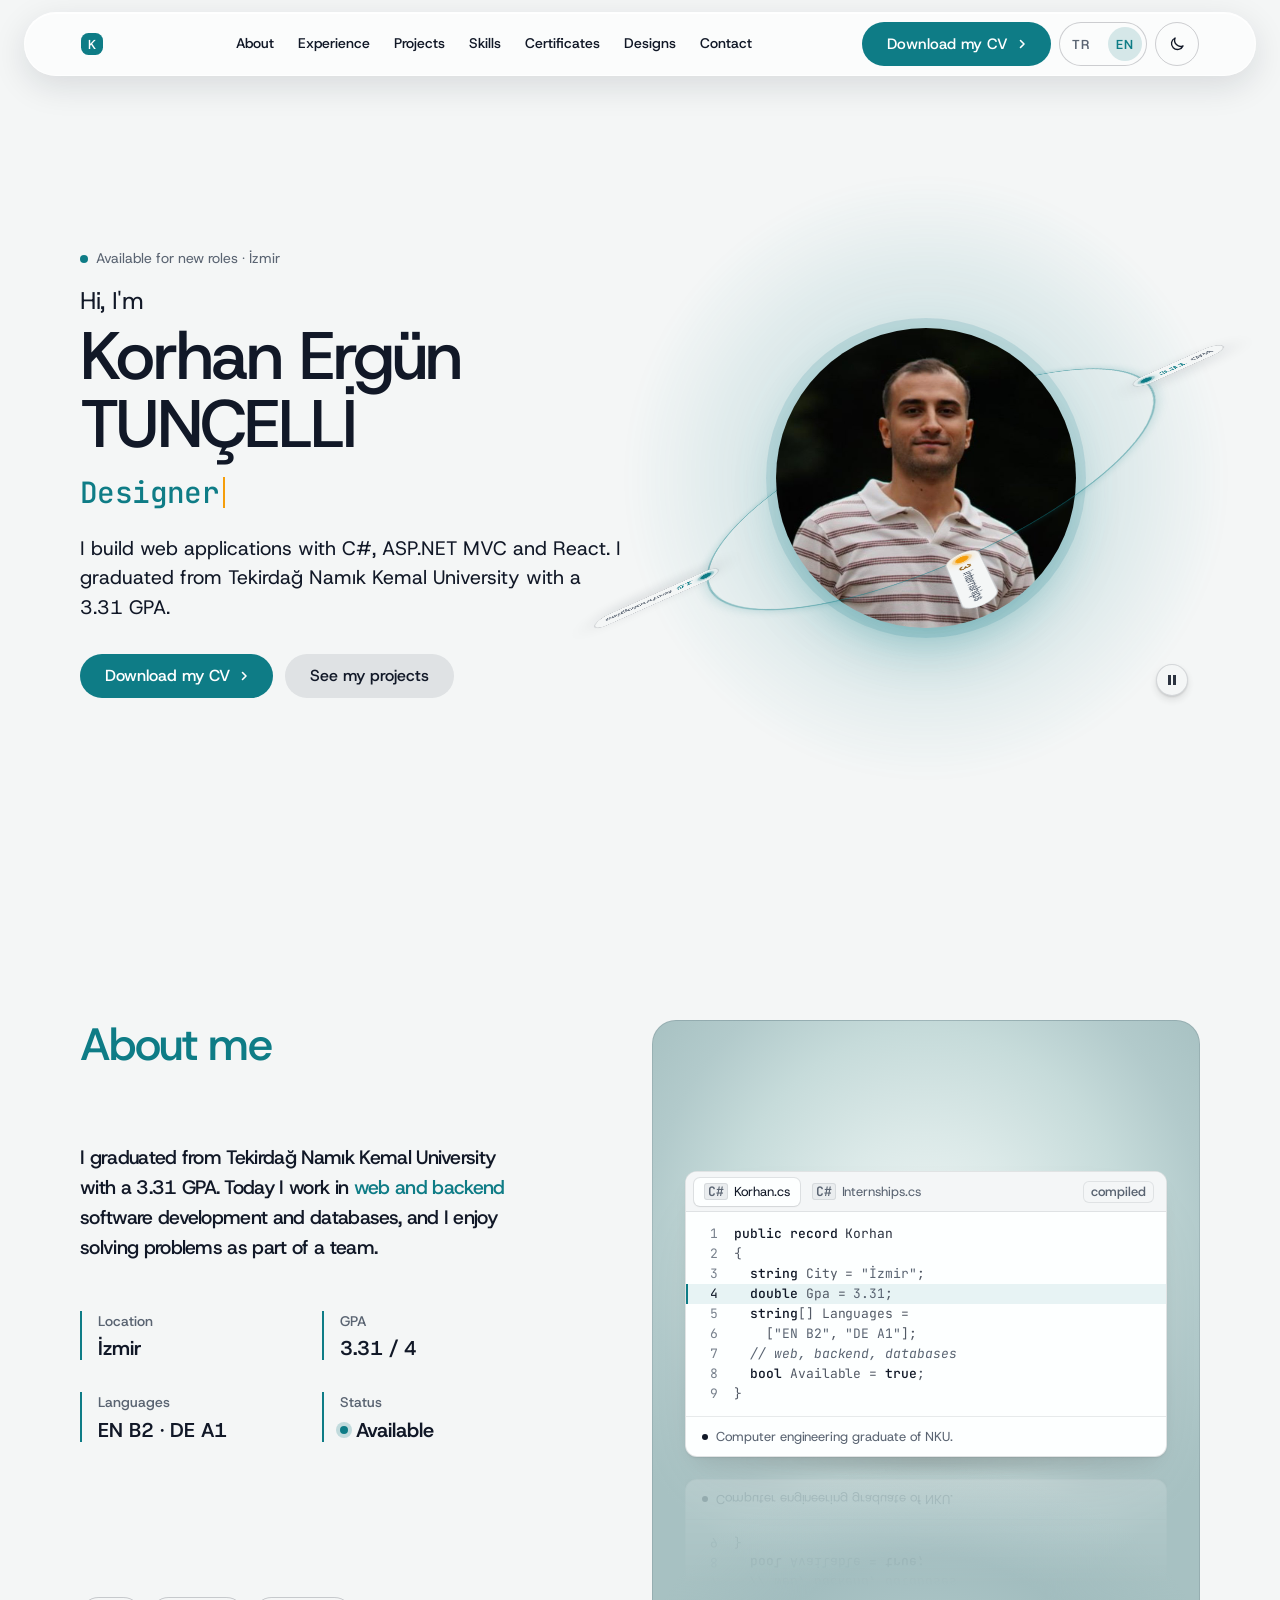
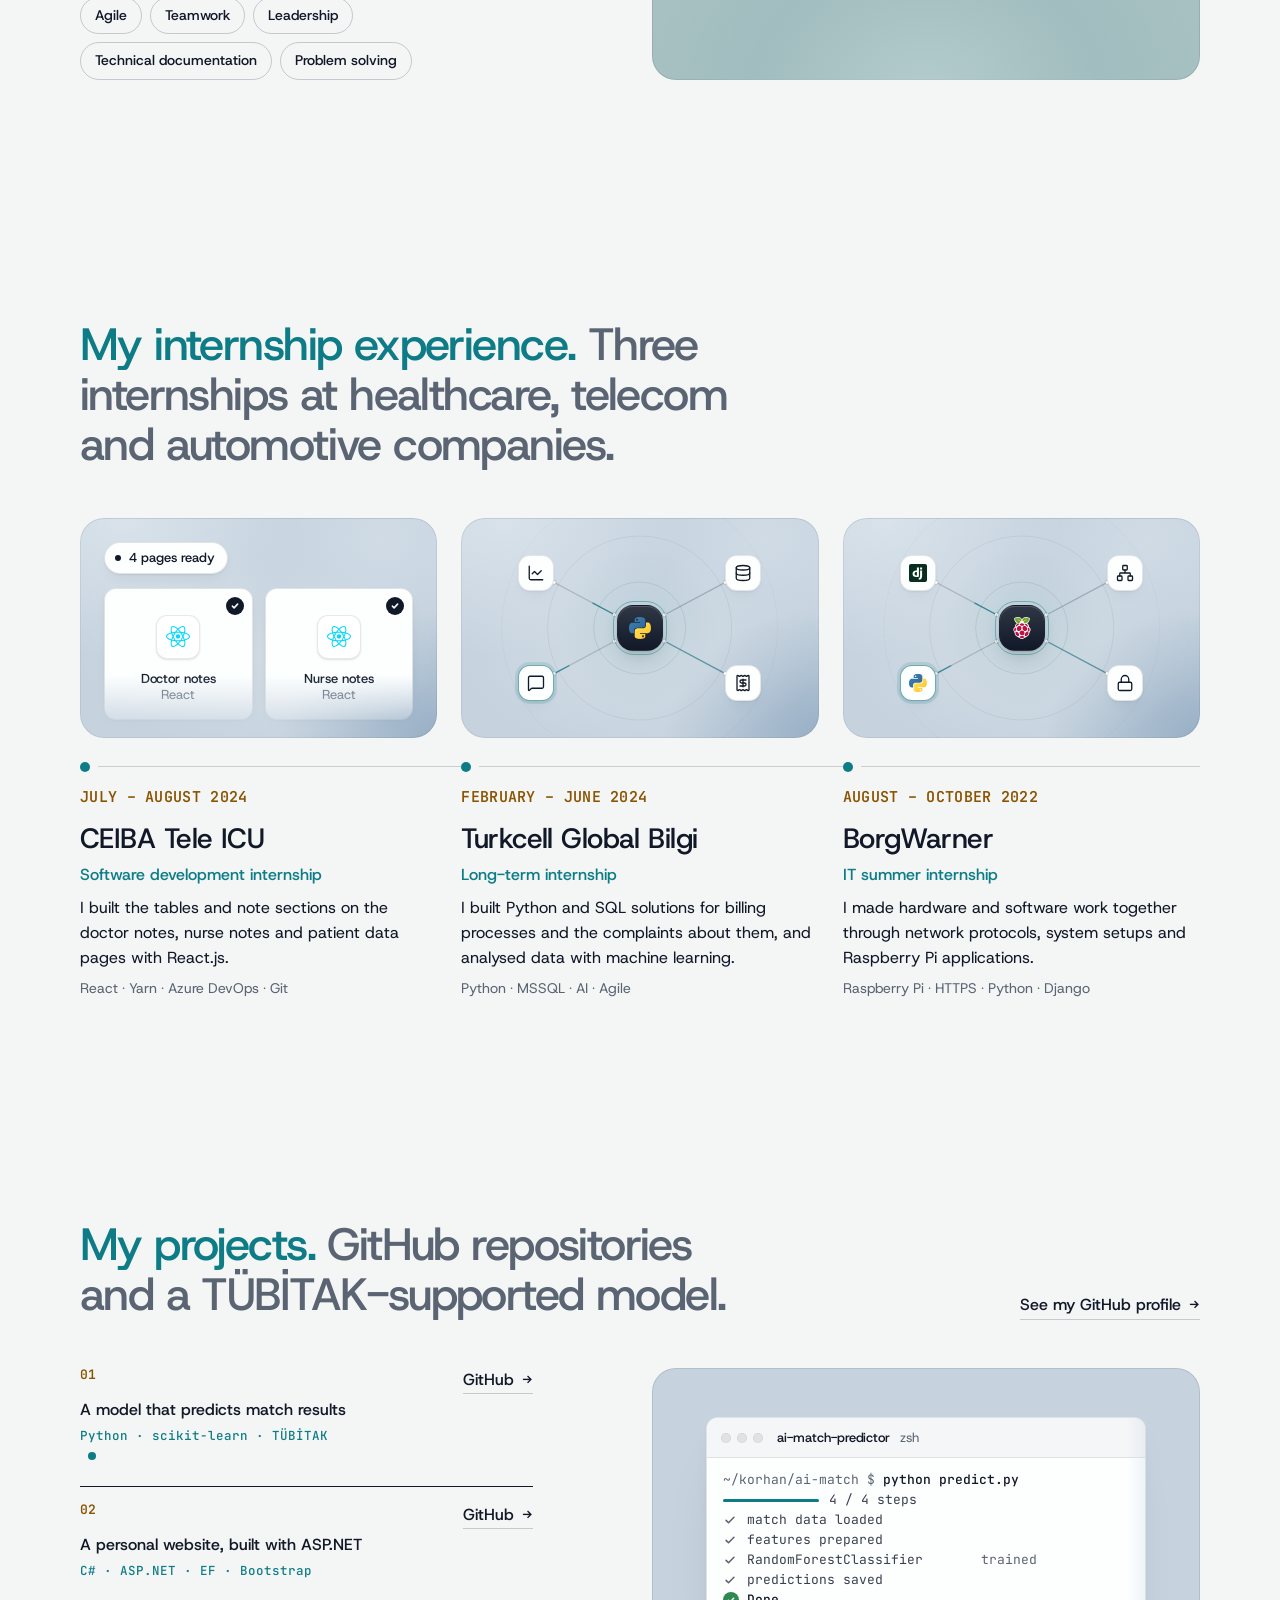
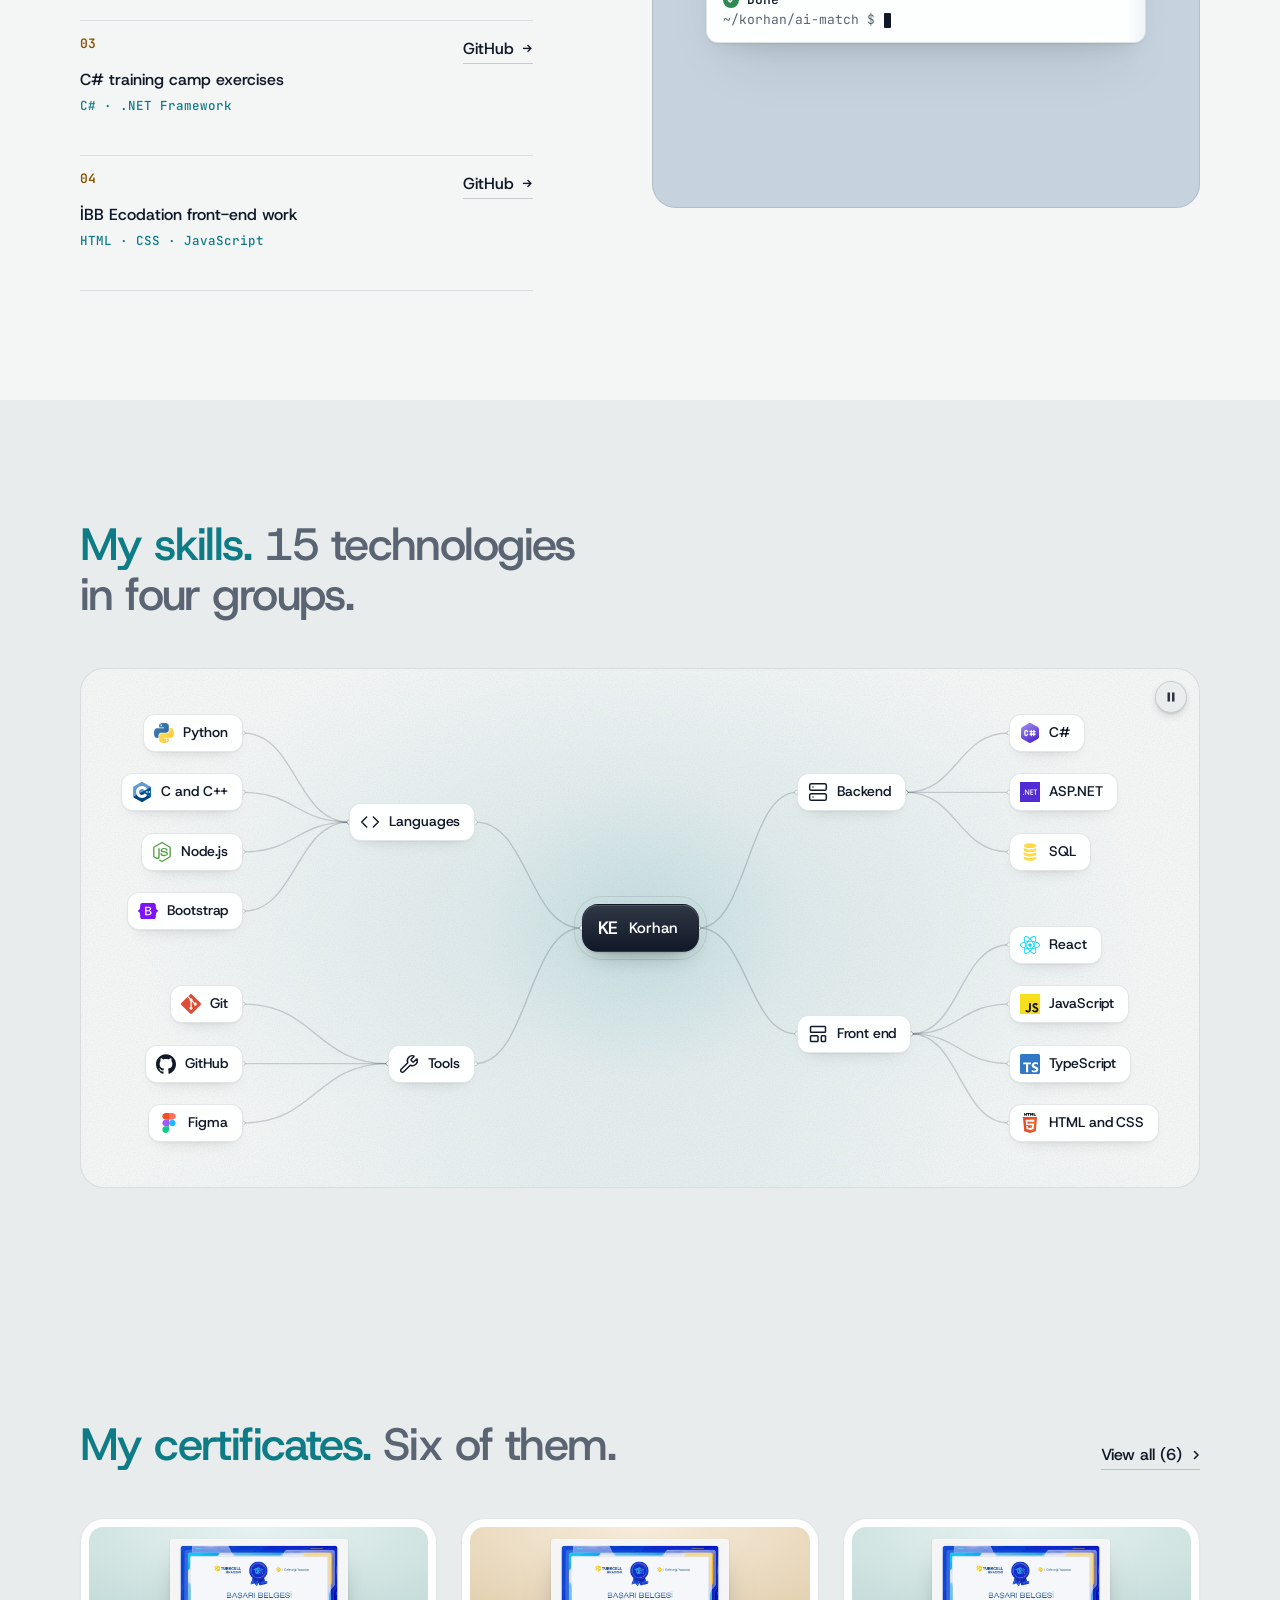
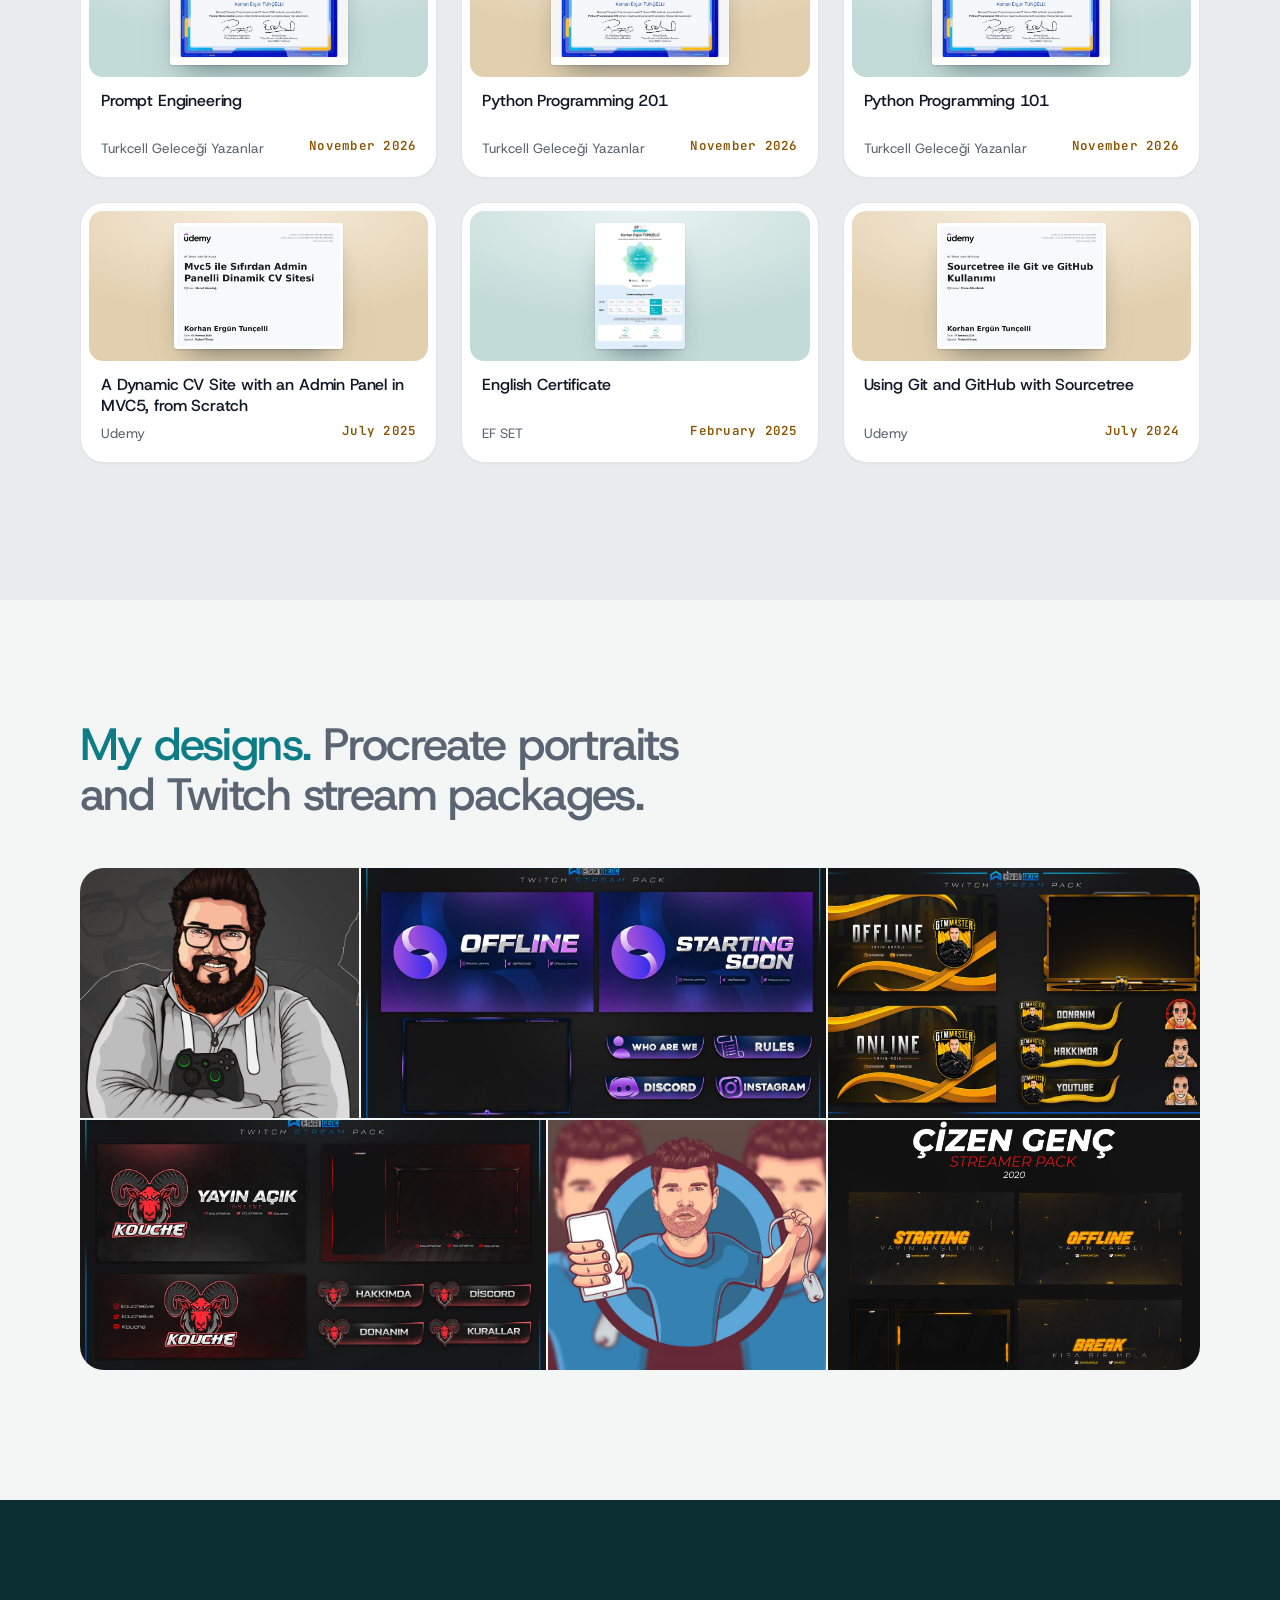
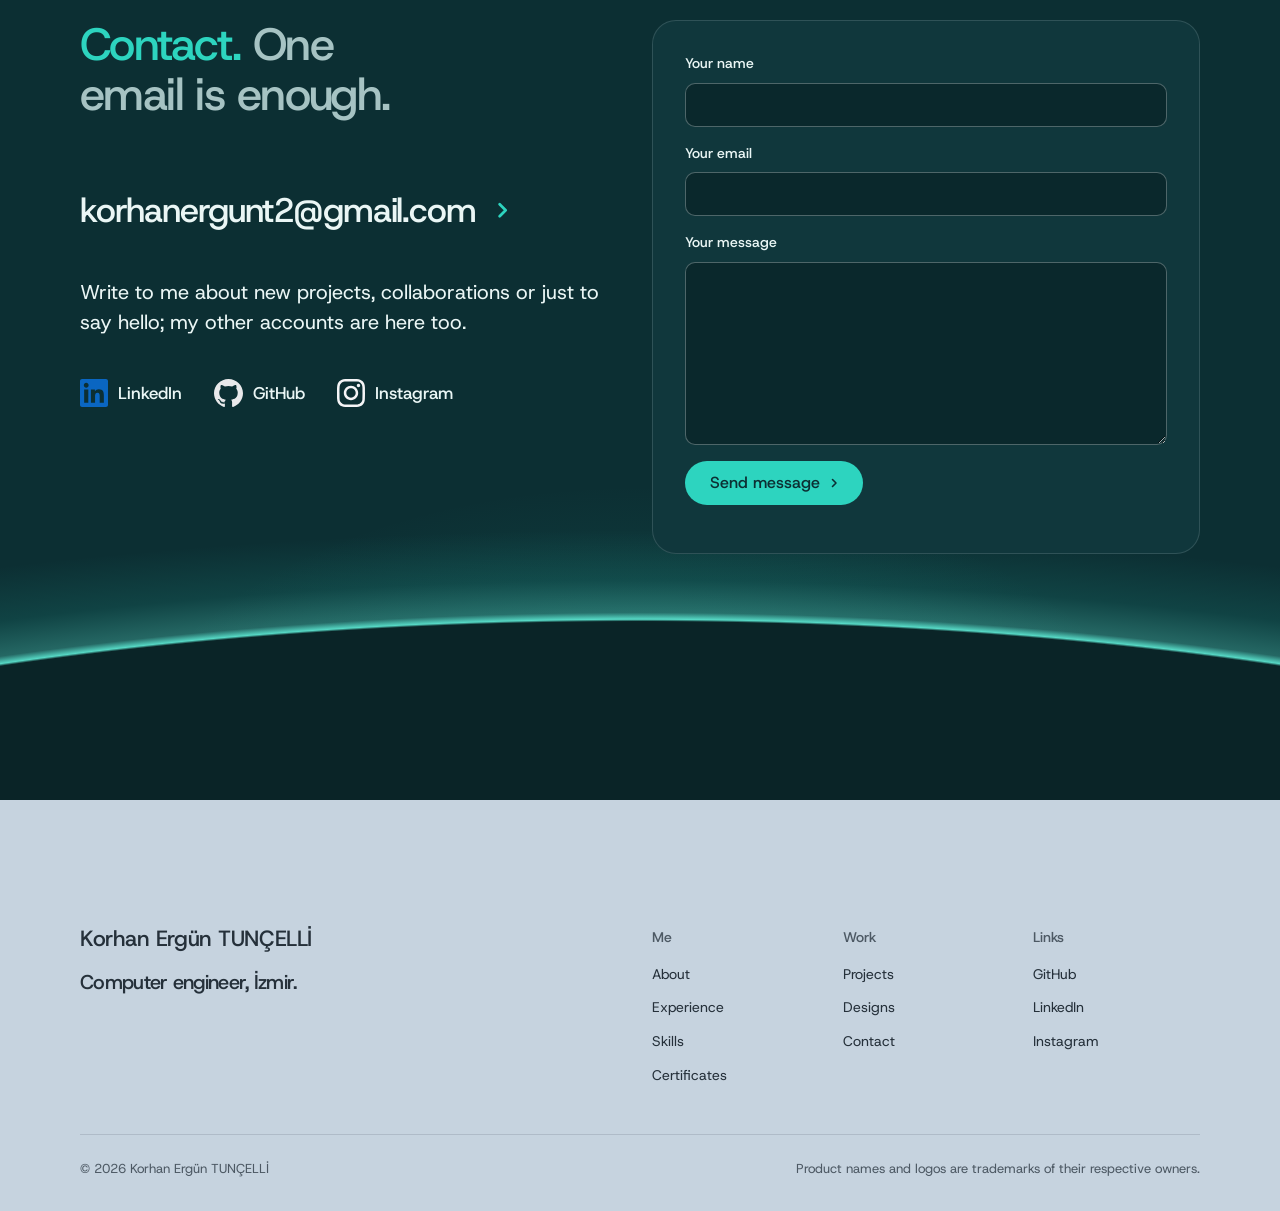
==== commit be5ca847: "Sertifikalar bölümü, belge görüntüleyici ve yukarı çık butonu eklendi - Projeler, Yetenekler, Sertif" ====
--- a/en/index.html
+++ b/en/index.html
@@ -101,6 +101,12 @@
   @media (prefers-reduced-motion: reduce) { .nav__ind { transition: opacity .2s; } }
 
   .nav__actions { gap: var(--s-2); }
+  /* eight words: the bar runs wider than the page's lines (24px from the window's sides), and keeps
+     logo, words and buttons in one row up to 1599 (the words centred in what is left) */
+  @media (min-width: 1024px) { header.nav > .nav__bar { --bw: min(100% - 2 * var(--s-5), 1440px); width: var(--bw); max-width: none; padding-inline: calc((var(--bw) - min(1280px, 100% - 2 * var(--gut))) / 2); } }
+  @media (min-width: 1440px) { header.nav.nav--centre > .nav__bar { grid-template-columns: auto minmax(0, 1fr) auto; gap: var(--s-4); } }
+  @media (min-width: 1024px) { header.nav .nav__links { justify-content: center; } }
+  @media (min-width: 1024px) and (max-width: 1179px) { header.nav .nav__link { padding-inline: 6px; font-size: 13.5px; } header.nav.nav--centre > .nav__bar { gap: var(--s-2); } }
   /* the open menu (under 1024): the glass blur on the bar would make the sheet's fixed position relative to the 64px
      pill, so the open bar is solid, and the sheet starts under the floating bar. The bar already holds the language
      switch and the theme button, so the sheet's foot keeps only the CV button. */
@@ -126,7 +132,8 @@
   .nav__theme svg { width: 18px; height: 18px; }
   .nav__theme .i-sun, html[data-theme="dark"] .nav__theme .i-moon { display: none; }
   html[data-theme="dark"] .nav__theme .i-sun { display: block; }
-  @media (max-width: 1399px) { .nav__logo .nav__name { display: none; } }
+  /* eight words and the buttons fill the page's 1280px line: the logo is the mark alone (the name is the hero's h1) */
+  .nav__logo .nav__name { display: none; }
   @media (max-width: 1023px) { header.nav > .nav__bar { --pill-pad: 12px; } .nav__theme--phone { margin-left: auto; } .nav__theme--phone + .nav__toggle { margin-left: var(--s-2); } }
   @media (max-width: 639px) { header.nav { top: 8px; height: 56px; } header.nav > .nav__bar { height: 56px; } header.nav.nav--centre > .nav__bar > .nav__actions { display: none; } }
 
@@ -314,12 +321,86 @@
   }
   @media (max-width: 340px) { .ab-code .ui-code__pre { font-size: 11.5px; } }
   /* English labels run longer ("Experience"): a hair smaller on narrow phones so none is cut */
-  @media (max-width: 400px) { html[lang="en"] .tabbar__pill { padding-inline: 3px; } html[lang="en"] .tabbar__a span { font-size: 9.5px; letter-spacing: -0.01em; } }
   /* the tab bar on the narrowest phones: icons only, their words still read out */
   @media (max-width: 359px) {
     .tabbar__a { padding-block: 8px; }
     .tabbar__a span { position: absolute; width: 1px; height: 1px; overflow: hidden; clip: rect(0 0 0 0); white-space: nowrap; }
   }
+
+  /* certificates: showcase cards one step off the ground, the certificate small in a lit tile, the whole card opens the viewer */
+  .kgrid { row-gap: var(--s-5); }
+  .kgrid--3 > .kc { grid-column: span 4; } .kgrid--4 > .kc { grid-column: span 3; }
+  .kc { position: relative; display: grid; padding: 8px; color: var(--ink); text-decoration: none; background: #ffffff; border: 1px solid color-mix(in oklab, var(--ink) 11%, transparent); border-radius: var(--r-lg); }
+  html[data-theme="dark"] .kc { background: color-mix(in oklab, var(--p-surface) 70%, #2a3438); box-shadow: inset 0 1px 0 rgb(255 255 255 / .06); border-color: rgb(255 255 255 / .09); }
+  .kc:focus-visible { outline: 2px solid var(--action); outline-offset: 3px; }
+  .kc__meta { display: flex; justify-content: space-between; gap: var(--s-3); margin: 6px 0 0; color: var(--muted); font-size: 13.5px; }
+  .cert-date { font: 600 12.5px/1.3 var(--font-mono); letter-spacing: .02em; color: var(--amber-text); white-space: nowrap; }
+  html[data-theme="dark"] .cert-date { color: var(--amber); }
+  .kc3__shot { display: grid; grid-template-rows: minmax(0, 1fr); justify-items: center; height: 150px; padding: 12px; border-radius: 14px; overflow: hidden; }
+  .kc3__shot.g-0 { background: radial-gradient(110% 100% at 50% 0%, #e8f3f2, #c3dbd8 72%); }
+  .kc3__shot.g-1 { background: radial-gradient(110% 100% at 50% 0%, #f7eddc, #e2cfae 72%); }
+  .kc3__shot:is(.at-rise, .at-corner, .at-right) { left: auto; right: auto; top: auto; max-width: none; }   /* the kit's panel placements, here only where the certificate sits in its tile */
+  .kc3__shot.at-rise { align-items: end; } .kc3__shot.at-corner { align-items: start; } .kc3__shot.at-right { align-items: center; }
+  .kc3__shot img { width: auto; height: auto; max-width: 70%; max-height: 100%; border-radius: 3px; box-shadow: 0 1px 2px rgb(0 0 0 / .14), 0 16px 28px -14px rgb(20 40 50 / .55); transition: transform .6s var(--m-ease-enter, ease); }
+  @media (hover: hover) and (pointer: fine) { .kc:hover .kc3__shot img { transform: scale(1.03); } }
+  .kc3__txt { padding: 14px 12px 10px; }
+  .kc3__txt b { display: block; font: 500 16px/1.3 var(--font-display); letter-spacing: -.01em; min-height: 2.6em; }
+  .all-link { display: inline-flex; align-items: center; gap: 8px; }
+  @media (min-width: 1024px) and (max-height: 820px) {
+    .kgrid { row-gap: 16px; } .kc3__shot { height: 132px; padding: 10px; } .kc3__txt { padding: 10px 8px 6px; } .kc3__txt b { font-size: 15px; min-height: 0; } .kc__meta { font-size: 12.5px; margin-top: 4px; }
+  }
+  @media (max-width: 1023px) { .kgrid--3 > .kc, .kgrid--4 > .kc { grid-column: span 6; } }
+  @media (max-width: 639px) {
+    .kgrid { display: grid; grid-template-columns: repeat(2, minmax(0, 1fr)); gap: 12px; }
+    .kgrid--3 > .kc, .kgrid--4 > .kc { grid-column: auto; padding: 6px; }
+    .kc3__shot { height: 104px; padding: 8px; border-radius: 10px; } .kc3__shot img { max-width: 84%; }
+    .kc3__txt { padding: 10px 6px 6px; } .kc3__txt b { font-size: 14px; min-height: 0; }
+    .kc__meta { display: grid; gap: 2px; font-size: 12px; margin-top: 4px; }
+    .section-head--row { flex-wrap: wrap; }
+  }
+
+  /* the viewer: the page dims, the certificate large on the left, its facts and the way to verify it on the right, all of them in the strip */
+  .vw { width: min(1180px, 100% - 32px); max-width: none; max-height: calc(100% - 32px); padding: 0; border: 0; border-radius: var(--r-lg); background: var(--bg); color: var(--ink); box-shadow: 0 40px 80px -30px rgb(0 0 0 / .6); overflow: visible; }
+  .vw::backdrop { background: rgb(8 12 14 / .72); }
+  .vw[open] { animation: vw-in .24s var(--m-ease-enter, ease) both; }
+  .vw[open]::backdrop { animation: vw-fade .24s ease both; }
+  @keyframes vw-in { from { opacity: 0; transform: translateY(8px) scale(.985); } }
+  @keyframes vw-fade { from { opacity: 0; } }
+  .vw__in { position: relative; display: grid; grid-template-columns: minmax(0, 1fr) 320px; grid-template-rows: minmax(0, 1fr) auto; gap: var(--s-6); padding: var(--s-7); max-height: calc(100svh - 32px); }
+  .vw__x { position: absolute; right: 16px; top: 16px; width: 44px; height: 44px; border-radius: 50%; border: 1px solid var(--line-strong); background: var(--bg); color: var(--ink); display: grid; place-items: center; cursor: pointer; z-index: 2; }
+  .vw__stage { display: grid; place-items: center; min-height: 0; }
+  .vw__img { display: block; max-width: 100%; max-height: min(62svh, 560px); width: auto; height: auto; border-radius: 6px; box-shadow: 0 30px 60px -30px rgb(0 0 0 / .55), 0 0 0 1px rgb(0 0 0 / .06); background: #fff; }
+  .vw__side { display: flex; flex-direction: column; gap: var(--s-3); padding-top: var(--s-7); }
+  .vw__n { margin: 0; font: 600 13px/1 var(--font-mono); color: var(--muted); }
+  .vw__t { margin: 0; font: var(--display-weight) 28px/1.15 var(--font-display); letter-spacing: -.02em; }
+  .vw__o, .vw__x2 { margin: 0; color: var(--muted); } .vw__d { margin: 0; }
+  .vw__acts { display: grid; gap: var(--s-4); justify-items: start; margin-top: var(--s-5); }
+  .vw__acts [hidden] { display: none; }
+  .vw__nav { display: flex; gap: var(--s-2); margin-top: auto; }
+  .vw__btn { width: 44px; height: 44px; border-radius: 50%; border: 1px solid var(--line-strong); background: transparent; color: var(--ink); display: grid; place-items: center; cursor: pointer; }
+  .vw__strip { grid-column: 1 / -1; list-style: none; margin: 0; padding: 0 0 4px; display: flex; gap: 12px; overflow-x: auto; scrollbar-width: thin; }
+  .vw__th { all: unset; box-sizing: border-box; display: grid; place-items: center; width: 92px; height: 66px; flex: none; cursor: pointer; border-radius: 6px; background: color-mix(in oklab, var(--ink) 6%, transparent); opacity: .6; transition: opacity .15s; }
+  .vw__th img { max-width: 84px; max-height: 58px; border-radius: 2px; }
+  .vw__th:hover, .vw__th[aria-current="true"] { opacity: 1; } .vw__th[aria-current="true"] { box-shadow: 0 0 0 2px var(--accent); }
+  .vw__th:focus-visible { outline: 2px solid var(--action); outline-offset: 2px; }
+  @media (prefers-reduced-motion: reduce) { .vw[open], .vw[open]::backdrop { animation: none; } }
+  @media (max-width: 1023px) { .vw__in { grid-template-columns: minmax(0, 1fr); padding: var(--s-6) var(--s-5); overflow-y: auto; } .vw__side { padding-top: 0; } .vw__img { max-height: 46svh; } }
+  @media (max-width: 639px) { .vw__t { font-size: 22px; } .vw__in { padding-top: 72px; } }
+
+  /* back to the top: one glass disc, shown once the hero has gone. On a desktop it sits in the window's right margin,
+     out of the way of every line; on a phone and a tablet just above the tab bar, on the right */
+  .totop { position: fixed; z-index: 39; right: 18px; bottom: 24px; display: grid; place-items: center; width: 44px; height: 44px; border-radius: 50%; color: var(--ink);
+    background: var(--glass); border: 1px solid var(--glass-line); -webkit-backdrop-filter: blur(22px) saturate(1.8); backdrop-filter: blur(22px) saturate(1.8); box-shadow: var(--glass-shadow), inset 0 1px 0 var(--glass-hi);
+    transition: opacity .2s ease, transform .2s var(--ease, ease), visibility 0s; }
+  .totop.is-away { opacity: 0; transform: translateY(8px); visibility: hidden; pointer-events: none; transition: opacity .2s ease, transform .2s var(--ease, ease), visibility 0s .2s; }
+  @media (hover: hover) and (pointer: fine) { .totop:hover { color: var(--accent); } }
+  @media (max-width: 1023px) { .totop { right: 12px; bottom: calc(var(--bar) + 10px); } }
+  @media (max-width: 1023px) and (max-height: 560px) and (orientation: landscape) { .totop { right: 2px; bottom: 12px; } .tabbar { display: none; } }
+  /* the tab bar, per the phone rules (system.md): every word a 44px target or more, a ring you can see on the focused word,
+     and out of the way while the phone's keyboard is up for the form (a bar riding on the keyboard covers the field being typed in) */
+  .tabbar__a:focus-visible { outline: 2px solid var(--action); outline-offset: -4px; }
+  @media (max-width: 1023px) { html.is-typing .tabbar, html.is-typing .totop { visibility: hidden; } }
+  @media (max-width: 400px) { html[lang="en"] .tabbar__pill { padding-inline: 3px; } html[lang="en"] .tabbar__a span { font-size: 9.5px; letter-spacing: -0.01em; } }
 
   /* experience: the company first, the date as a chip, a rail under three panels */
   #deneyim .panel { --p-h: 220px; height: var(--p-h); overflow: hidden; }
@@ -409,8 +490,9 @@
       <div class="nav__item"><a class="nav__link" href="#anasayfa">Home</a></div>
       <div class="nav__item"><a class="nav__link" href="#hakkimda">About</a></div>
       <div class="nav__item"><a class="nav__link" href="#deneyim">Experience</a></div>
+      <div class="nav__item"><a class="nav__link" href="#projeler">Projects</a></div>
       <div class="nav__item"><a class="nav__link" href="#yetenek">Skills</a></div>
-      <div class="nav__item"><a class="nav__link" href="#projeler">Projects</a></div>
+      <div class="nav__item"><a class="nav__link" href="#sertifika">Certificates</a></div>
       <div class="nav__item"><a class="nav__link" href="#tasarim">Designs</a></div>
       <div class="nav__item"><a class="nav__link" href="#iletisim">Contact</a></div>
     </nav>
@@ -555,16 +637,7 @@
     </div>
   </section>
 
-  <section class="section ground-surface" id="yetenek" style="--hm: 2" data-moment="iris-opens" data-moment-opts='{"from": "base"}' aria-labelledby="yetenek-h">
-    <div class="wrap">
-      <div class="section-head"><h2 id="yetenek-h">My skills. <span class="muted">15 technologies in four groups.</span></h2></div>
-      <div class="frame skills-map">
-        <div class="dg" data-diagram><script type="application/json">{"layout":"hub","alt":"Skills in four groups: backend (C#, ASP.NET, SQL), front end (React, JavaScript, TypeScript, HTML and CSS), other languages (Python, C and C++, Node.js, Bootstrap) and tools (Git, GitHub, Figma).","center":{"label":"Korhan","icon":"text:KE"},"spokes":[{"label":"Backend","icon":"ui:server","children":[{"label":"C#","icon":"c-sharp"},{"label":"ASP.NET","icon":"dotnet"},{"label":"SQL","icon":"sql"}]},{"label":"Front end","icon":"ui:layout-template","children":[{"label":"React","icon":"react"},{"label":"JavaScript","icon":"javascript"},{"label":"TypeScript","icon":"logos:typescript-icon"},{"label":"HTML and CSS","icon":"logos:html-5"}]},{"label":"Languages","icon":"ui:code","children":[{"label":"Python","icon":"python"},{"label":"C and C++","icon":"logos:c-plusplus"},{"label":"Node.js","icon":"logos:nodejs-icon"},{"label":"Bootstrap","icon":"logos:bootstrap"}]},{"label":"Tools","icon":"ui:wrench","children":[{"label":"Git","icon":"logos:git-icon"},{"label":"GitHub","icon":"logos:github-icon"},{"label":"Figma","icon":"figma"}]}]}</script></div>
-      </div>
-    </div>
-  </section>
-
-  <section class="section ground-surface" id="projeler" style="--hm: 2" aria-labelledby="projeler-h"><div class="wrap"><div class="section-head section-head--row"><div><h2 id="projeler-h">My projects. <span class="muted">GitHub repositories and a TÜBİTAK-supported model.</span></h2></div><a class="link" href="https://github.com/korhnergun" target="_blank" rel="noopener">See my GitHub profile</a></div><div class="grid grid--top v4" data-peek><ul class="rows span-5"><li data-peek-to="ai" tabindex="0"><span class="rows__n">01</span><span class="rows__name">A model that predicts match results<small>Python · scikit-learn · TÜBİTAK</small></span><a class="rows__value link" href="https://github.com/korhnergun" target="_blank" rel="noopener" aria-label="AI Match Predictor on GitHub">GitHub</a></li><li data-peek-to="web" tabindex="0"><span class="rows__n">02</span><span class="rows__name">A personal website, built with ASP.NET<small>C# · ASP.NET · EF · Bootstrap</small></span><a class="rows__value link" href="https://github.com/korhnergun/PersonalWebSite" target="_blank" rel="noopener" aria-label="PersonalWebSite on GitHub">GitHub</a></li><li data-peek-to="cs" tabindex="0"><span class="rows__n">03</span><span class="rows__name">C# training camp exercises<small>C# · .NET Framework</small></span><a class="rows__value link" href="https://github.com/korhnergun/CSharpEgitimKampi" target="_blank" rel="noopener" aria-label="CSharpEgitimKampi on GitHub">GitHub</a></li><li data-peek-to="ibb" tabindex="0"><span class="rows__n">04</span><span class="rows__name">İBB Ecodation front-end work<small>HTML · CSS · JavaScript</small></span><a class="rows__value link" href="https://github.com/korhnergun/ibb_ecodation_frontend" target="_blank" rel="noopener" aria-label="ibb_ecodation_frontend on GitHub">GitHub</a></li></ul><div class="frame frame--split span-6 start-7 v4__frame" role="img" aria-label="The selected project, shown running"><div class="stage stage--fade-br" aria-hidden="true" data-peek-for="ai"><div class="at-rise fit" style="--fit-max:440px;--ax:max(20px, 50% - 220px);--ay:48px;--ay-sm:16px" data-ui-loop><div class="ui ui-panel ui-term" data-ui="terminal-run">
+  <section class="section" id="projeler" style="--hm: 2" aria-labelledby="projeler-h"><div class="wrap"><div class="section-head section-head--row"><div><h2 id="projeler-h">My projects. <span class="muted">GitHub repositories and a TÜBİTAK-supported model.</span></h2></div><a class="link" href="https://github.com/korhnergun" target="_blank" rel="noopener">See my GitHub profile</a></div><div class="grid grid--top v4" data-peek><ul class="rows span-5"><li data-peek-to="ai" tabindex="0"><span class="rows__n">01</span><span class="rows__name">A model that predicts match results<small>Python · scikit-learn · TÜBİTAK</small></span><a class="rows__value link" href="https://github.com/korhnergun" target="_blank" rel="noopener" aria-label="AI Match Predictor on GitHub">GitHub</a></li><li data-peek-to="web" tabindex="0"><span class="rows__n">02</span><span class="rows__name">A personal website, built with ASP.NET<small>C# · ASP.NET · EF · Bootstrap</small></span><a class="rows__value link" href="https://github.com/korhnergun/PersonalWebSite" target="_blank" rel="noopener" aria-label="PersonalWebSite on GitHub">GitHub</a></li><li data-peek-to="cs" tabindex="0"><span class="rows__n">03</span><span class="rows__name">C# training camp exercises<small>C# · .NET Framework</small></span><a class="rows__value link" href="https://github.com/korhnergun/CSharpEgitimKampi" target="_blank" rel="noopener" aria-label="CSharpEgitimKampi on GitHub">GitHub</a></li><li data-peek-to="ibb" tabindex="0"><span class="rows__n">04</span><span class="rows__name">İBB Ecodation front-end work<small>HTML · CSS · JavaScript</small></span><a class="rows__value link" href="https://github.com/korhnergun/ibb_ecodation_frontend" target="_blank" rel="noopener" aria-label="ibb_ecodation_frontend on GitHub">GitHub</a></li></ul><div class="frame frame--split span-6 start-7 v4__frame" role="img" aria-label="The selected project, shown running"><div class="stage stage--fade-br" aria-hidden="true" data-peek-for="ai"><div class="at-rise fit" style="--fit-max:440px;--ax:max(20px, 50% - 220px);--ay:48px;--ay-sm:16px" data-ui-loop><div class="ui ui-panel ui-term" data-ui="terminal-run">
               <div class="ui-term__head"><span class="ui-dots"><i></i><i></i><i></i></span><span class="ui-term__title">ai-match-predictor</span><span class="ui-meta">zsh</span><span class="ui-spacer"></span></div>
               <div class="ui-term__screen" data-term-screen>
                 <div class="ui-term__track" data-term-track>
@@ -610,6 +683,47 @@
               </ul>
             </div></div></div></div></div></div></section>
 
+  <section class="section ground-surface" id="yetenek" style="--hm: 2" data-moment="iris-opens" data-moment-opts='{"from": "base"}' aria-labelledby="yetenek-h">
+    <div class="wrap">
+      <div class="section-head"><h2 id="yetenek-h">My skills. <span class="muted">15 technologies in four groups.</span></h2></div>
+      <div class="frame skills-map">
+        <div class="dg" data-diagram><script type="application/json">{"layout":"hub","alt":"Skills in four groups: backend (C#, ASP.NET, SQL), front end (React, JavaScript, TypeScript, HTML and CSS), other languages (Python, C and C++, Node.js, Bootstrap) and tools (Git, GitHub, Figma).","center":{"label":"Korhan","icon":"text:KE"},"spokes":[{"label":"Backend","icon":"ui:server","children":[{"label":"C#","icon":"c-sharp"},{"label":"ASP.NET","icon":"dotnet"},{"label":"SQL","icon":"sql"}]},{"label":"Front end","icon":"ui:layout-template","children":[{"label":"React","icon":"react"},{"label":"JavaScript","icon":"javascript"},{"label":"TypeScript","icon":"logos:typescript-icon"},{"label":"HTML and CSS","icon":"logos:html-5"}]},{"label":"Languages","icon":"ui:code","children":[{"label":"Python","icon":"python"},{"label":"C and C++","icon":"logos:c-plusplus"},{"label":"Node.js","icon":"logos:nodejs-icon"},{"label":"Bootstrap","icon":"logos:bootstrap"}]},{"label":"Tools","icon":"ui:wrench","children":[{"label":"Git","icon":"logos:git-icon"},{"label":"GitHub","icon":"logos:github-icon"},{"label":"Figma","icon":"figma"}]}]}</script></div>
+      </div>
+    </div>
+  </section>
+
+  <section class="section ground-surface" id="sertifika" aria-labelledby="sertifika-h">
+    <div class="wrap">
+      <div class="section-head section-head--row"><div><h2 id="sertifika-h">My certificates. <span class="muted">Six of them.</span></h2></div><a class="link all-link" href="#sertifika-goruntuleyici" data-doc="0" aria-haspopup="dialog">View all (6)<svg class="m-arrow" viewBox="0 0 12 12" aria-hidden="true"><path class="m-arrow__stem" d="M1 6h8"/><path class="m-arrow__head" d="M4.5 2.5 8 6l-3.5 3.5"/></svg></a></div>
+      <div class="grid kgrid kgrid--3">
+        <a class="card kc kc3" href="../assets/sertifikalar/prompt.pdf" data-doc="0" data-img="../assets/sertifikalar/prompt.jpg" data-date="21 November 2026" data-x="Geleceği Yazanlar exam · Turkcell Akademi" data-v="" aria-haspopup="dialog">
+          <span class="kc3__shot g-0 at-rise"><img src="../assets/sertifikalar/prompt-k.jpg" alt="Prompt Engineering certificate of achievement" width="640" height="453" loading="lazy"></span>
+          <span class="kc3__txt"><b>Prompt Engineering</b><span class="kc__meta"><span>Turkcell Geleceği Yazanlar</span><span class="cert-date">November 2026</span></span></span>
+        </a>
+        <a class="card kc kc3" href="../assets/sertifikalar/python201.pdf" data-doc="1" data-img="../assets/sertifikalar/python201.jpg" data-date="21 November 2026" data-x="Geleceği Yazanlar exam · Turkcell Akademi" data-v="" aria-haspopup="dialog">
+          <span class="kc3__shot g-1 at-corner"><img src="../assets/sertifikalar/python201-k.jpg" alt="Python Programming 201 certificate of achievement" width="640" height="453" loading="lazy"></span>
+          <span class="kc3__txt"><b>Python Programming 201</b><span class="kc__meta"><span>Turkcell Geleceği Yazanlar</span><span class="cert-date">November 2026</span></span></span>
+        </a>
+        <a class="card kc kc3" href="../assets/sertifikalar/python101.pdf" data-doc="2" data-img="../assets/sertifikalar/python101.jpg" data-date="21 November 2026" data-x="Geleceği Yazanlar exam · Turkcell Akademi" data-v="" aria-haspopup="dialog">
+          <span class="kc3__shot g-0 at-right"><img src="../assets/sertifikalar/python101-k.jpg" alt="Python Programming 101 certificate of achievement" width="640" height="453" loading="lazy"></span>
+          <span class="kc3__txt"><b>Python Programming 101</b><span class="kc__meta"><span>Turkcell Geleceği Yazanlar</span><span class="cert-date">November 2026</span></span></span>
+        </a>
+        <a class="card kc kc3" href="../assets/sertifikalar/mvc5.pdf" data-doc="3" data-img="../assets/sertifikalar/mvc5.jpg" data-date="3 July 2025" data-x="Instructor: Murat Yücedağ · 7.5 hours" data-v="https://ude.my/UC-f3cef625-67f6-4621-9156-5460bfeff0fb" aria-haspopup="dialog">
+          <span class="kc3__shot g-1 at-rise"><img src="../assets/sertifikalar/mvc5-k.jpg" alt="Certificate of completion: a dynamic CV site with an admin panel in MVC5, from scratch" width="640" height="476" loading="lazy"></span>
+          <span class="kc3__txt"><b>A Dynamic CV Site with an Admin Panel in MVC5, from Scratch</b><span class="kc__meta"><span>Udemy</span><span class="cert-date">July 2025</span></span></span>
+        </a>
+        <a class="card kc kc3" href="../assets/sertifikalar/efset.pdf" data-doc="4" data-img="../assets/sertifikalar/efset.jpg" data-date="22 February 2025" data-x="Score 56/100 · B2 Upper Intermediate (reading and listening)" data-v="https://cert.efset.org/hpbfGy" aria-haspopup="dialog">
+          <span class="kc3__shot g-0 at-corner"><img src="../assets/sertifikalar/efset-k.jpg" alt="EF SET English Certificate, B2 Upper Intermediate" width="420" height="594" loading="lazy"></span>
+          <span class="kc3__txt"><b>English Certificate</b><span class="kc__meta"><span>EF SET</span><span class="cert-date">February 2025</span></span></span>
+        </a>
+        <a class="card kc kc3" href="../assets/sertifikalar/git.pdf" data-doc="5" data-img="../assets/sertifikalar/git.jpg" data-date="17 July 2024" data-x="Instructor: Emre Altunbilek · 5.5 hours" data-v="https://ude.my/UC-b3cb3476-cf91-47e9-9a10-c10ab635f075" aria-haspopup="dialog">
+          <span class="kc3__shot g-1 at-right"><img src="../assets/sertifikalar/git-k.jpg" alt="Certificate of completion: using Git and GitHub with Sourcetree" width="640" height="476" loading="lazy"></span>
+          <span class="kc3__txt"><b>Using Git and GitHub with Sourcetree</b><span class="kc__meta"><span>Udemy</span><span class="cert-date">July 2024</span></span></span>
+        </a>
+      </div>
+    </div>
+  </section>
+
   <section class="section" id="tasarim" aria-labelledby="tasarim-h">
     <div class="wrap">
       <div class="section-head"><h2 id="tasarim-h">My designs. <span class="muted">Procreate portraits and Twitch stream packages.</span></h2></div>
@@ -666,7 +780,7 @@
           <a class="nav__logo" href="#top">Korhan Ergün TUNÇELLİ</a>
           <p class="footer__lede">Computer engineer, İzmir.</p>
         </div>
-        <div class="span-2 start-7 footer__col"><h3>Me</h3><ul><li><a href="#hakkimda">About</a></li><li><a href="#deneyim">Experience</a></li><li><a href="#yetenek">Skills</a></li></ul></div>
+        <div class="span-2 start-7 footer__col"><h3>Me</h3><ul><li><a href="#hakkimda">About</a></li><li><a href="#deneyim">Experience</a></li><li><a href="#yetenek">Skills</a></li><li><a href="#sertifika">Certificates</a></li></ul></div>
         <div class="span-2 footer__col"><h3>Work</h3><ul><li><a href="#projeler">Projects</a></li><li><a href="#tasarim">Designs</a></li><li><a href="#iletisim">Contact</a></li></ul></div>
         <div class="span-2 footer__col"><h3>Links</h3><ul><li><a href="https://github.com/korhnergun" target="_blank" rel="noopener">GitHub</a></li><li><a href="https://www.linkedin.com/in/korhnergun/" target="_blank" rel="noopener">LinkedIn</a></li><li><a href="https://www.instagram.com/korhnergun" target="_blank" rel="noopener">Instagram</a></li></ul></div>
       </div>
@@ -678,13 +792,30 @@
   </div>
 </footer>
 
+<dialog class="vw" id="sertifika-goruntuleyici" aria-labelledby="vw-t">
+  <div class="vw__in">
+    <button class="vw__x" type="button" aria-label="Close"><svg viewBox="0 0 16 16" width="16" height="16" aria-hidden="true"><path d="M3 3l10 10M13 3 3 13" stroke="currentColor" stroke-width="1.6" stroke-linecap="round"/></svg></button>
+    <div class="vw__stage"><img class="vw__img" alt=""></div>
+    <div class="vw__side">
+      <p class="vw__n" aria-live="polite"></p>
+      <h3 id="vw-t" class="vw__t"></h3>
+      <p class="vw__o"></p>
+      <p class="vw__d cert-date"></p>
+      <p class="vw__x2"></p>
+      <div class="vw__acts"><a class="btn btn--primary vw__verify" href="#sertifika" target="_blank" rel="noopener">Verify the certificate<svg class="m-arrow" viewBox="0 0 12 12" aria-hidden="true"><path class="m-arrow__stem" d="M1 6h8"/><path class="m-arrow__head" d="M4.5 2.5 8 6l-3.5 3.5"/></svg></a><a class="link vw__pdf" href="#sertifika" download>Download the PDF</a></div>
+      <div class="vw__nav"><button class="vw__btn" type="button" data-step="-1" aria-label="Previous certificate"><svg viewBox="0 0 16 16" width="16" height="16" aria-hidden="true"><path d="M10 3 5 8l5 5" fill="none" stroke="currentColor" stroke-width="1.6" stroke-linecap="round" stroke-linejoin="round"/></svg></button><button class="vw__btn" type="button" data-step="1" aria-label="Next certificate"><svg viewBox="0 0 16 16" width="16" height="16" aria-hidden="true"><path d="m6 3 5 5-5 5" fill="none" stroke="currentColor" stroke-width="1.6" stroke-linecap="round" stroke-linejoin="round"/></svg></button></div>
+    </div>
+    <ol class="vw__strip"></ol>
+  </div>
+</dialog>
+<a class="totop" href="#top" aria-label="Back to the top"><svg viewBox="0 0 24 24" width="20" height="20" aria-hidden="true" fill="none" stroke="currentColor" stroke-width="1.9" stroke-linecap="round" stroke-linejoin="round"><path d="M12 19V5M5.5 11.5 12 5l6.5 6.5"/></svg></a>
 <nav class="tabbar" aria-label="Sections"><div class="tabbar__pill">
   <span class="tabbar__ind" aria-hidden="true"></span>
-  <a class="tabbar__a" href="#anasayfa"><svg viewBox="0 0 24 24" aria-hidden="true" fill="none" stroke="currentColor" stroke-width="1.9" stroke-linecap="round" stroke-linejoin="round"><path d="M3 10.5 12 3l9 7.5V20a1 1 0 0 1-1 1h-5v-6h-6v6H4a1 1 0 0 1-1-1z"/></svg><span>Home</span></a>
-  <a class="tabbar__a" href="#hakkimda"><svg viewBox="0 0 24 24" aria-hidden="true" fill="none" stroke="currentColor" stroke-width="1.9" stroke-linecap="round" stroke-linejoin="round"><circle cx="12" cy="8" r="5"/><path d="M20 21a8 8 0 0 0-16 0"/></svg><span>About</span></a>
+    <a class="tabbar__a" href="#hakkimda"><svg viewBox="0 0 24 24" aria-hidden="true" fill="none" stroke="currentColor" stroke-width="1.9" stroke-linecap="round" stroke-linejoin="round"><circle cx="12" cy="8" r="5"/><path d="M20 21a8 8 0 0 0-16 0"/></svg><span>About</span></a>
   <a class="tabbar__a" href="#deneyim"><svg viewBox="0 0 24 24" aria-hidden="true" fill="none" stroke="currentColor" stroke-width="1.9" stroke-linecap="round" stroke-linejoin="round"><path d="M16 20V4a2 2 0 0 0-2-2h-4a2 2 0 0 0-2 2v16"/><rect width="20" height="14" x="2" y="6" rx="2"/></svg><span>Experience</span></a>
+  <a class="tabbar__a" href="#projeler"><svg viewBox="0 0 24 24" aria-hidden="true" fill="none" stroke="currentColor" stroke-width="1.9" stroke-linecap="round" stroke-linejoin="round"><path d="M18 19a5 5 0 0 1-5-5v8"/><path d="M9 20H4a2 2 0 0 1-2-2V5a2 2 0 0 1 2-2h3.9a2 2 0 0 1 1.69.9l.81 1.2a2 2 0 0 0 1.67.9H20a2 2 0 0 1 2 2v5"/><circle cx="13" cy="12" r="2"/><circle cx="20" cy="19" r="2"/></svg><span>Projects</span></a>
   <a class="tabbar__a" href="#yetenek"><svg viewBox="0 0 24 24" aria-hidden="true" fill="none" stroke="currentColor" stroke-width="1.9" stroke-linecap="round" stroke-linejoin="round"><path d="M12 20v2m0-20v2m5 16v2m0-20v2M2 12h2m-2 5h2M2 7h2m16 5h2m-2 5h2M20 7h2M7 20v2M7 2v2"/><rect width="16" height="16" x="4" y="4" rx="2"/><rect width="8" height="8" x="8" y="8" rx="1"/></svg><span>Skills</span></a>
-  <a class="tabbar__a" href="#projeler"><svg viewBox="0 0 24 24" aria-hidden="true" fill="none" stroke="currentColor" stroke-width="1.9" stroke-linecap="round" stroke-linejoin="round"><path d="M18 19a5 5 0 0 1-5-5v8"/><path d="M9 20H4a2 2 0 0 1-2-2V5a2 2 0 0 1 2-2h3.9a2 2 0 0 1 1.69.9l.81 1.2a2 2 0 0 0 1.67.9H20a2 2 0 0 1 2 2v5"/><circle cx="13" cy="12" r="2"/><circle cx="20" cy="19" r="2"/></svg><span>Projects</span></a>
+  <a class="tabbar__a" href="#sertifika"><svg viewBox="0 0 24 24" aria-hidden="true" fill="none" stroke="currentColor" stroke-width="1.9" stroke-linecap="round" stroke-linejoin="round"><path d="m15.477 12.89 1.515 8.526a.5.5 0 0 1-.81.47l-3.58-2.687a1 1 0 0 0-1.197 0l-3.586 2.686a.5.5 0 0 1-.81-.469l1.514-8.526"/><circle cx="12" cy="8" r="6"/></svg><span>Certificates</span></a>
   <a class="tabbar__a" href="#tasarim"><svg viewBox="0 0 24 24" aria-hidden="true" fill="none" stroke="currentColor" stroke-width="1.9" stroke-linecap="round" stroke-linejoin="round"><path d="M12 22a1 1 0 0 1 0-20a10 9 0 0 1 10 9a5 5 0 0 1-5 5h-2.25a1.75 1.75 0 0 0-1.4 2.8l.3.4a1.75 1.75 0 0 1-1.4 2.8z"/><circle cx="13.5" cy="6.5" r=".5" fill="currentColor"/><circle cx="17.5" cy="10.5" r=".5" fill="currentColor"/><circle cx="6.5" cy="12.5" r=".5" fill="currentColor"/><circle cx="8.5" cy="7.5" r=".5" fill="currentColor"/></svg><span>Designs</span></a>
   <a class="tabbar__a" href="#iletisim"><svg viewBox="0 0 24 24" aria-hidden="true" fill="none" stroke="currentColor" stroke-width="1.9" stroke-linecap="round" stroke-linejoin="round"><path d="m22 7l-8.991 5.727a2 2 0 0 1-2.009 0L2 7"/><rect width="20" height="16" x="2" y="4" rx="2"/></svg><span>Contact</span></a>
 </div></nav>
@@ -723,7 +854,7 @@
   (function () {
     var still = matchMedia('(prefers-reduced-motion: reduce)'), current = null;
     document.addEventListener('click', function (e) {
-      var a = e.target.closest && e.target.closest('header.nav a[href^="#"], .tabbar a[href^="#"], footer a[href^="#"]');
+      var a = e.target.closest && e.target.closest('header.nav a[href^="#"], .tabbar a[href^="#"], footer a[href^="#"], a.totop');
       if (!a || e.defaultPrevented || e.button !== 0 || e.metaKey || e.ctrlKey || e.shiftKey) return;
       var id = a.getAttribute('href').slice(1), el = id && document.getElementById(id);
       if (!el || !document.startViewTransition || still.matches) return;   /* the browser's own jump */
@@ -770,7 +901,7 @@
     }
     var here = null;
     function show(id) { if (id === 'contact') id = 'iletisim';   /* the closing CV band belongs to the contact word */
-      if (!id) return; here = id; bars.forEach(function (b) { var a = b.links[id]; if (a && a !== b.cur) place(b, a); }); }
+      if (!id) return; here = id; bars.forEach(function (b) { var a = b.links[id] || null; if (a !== b.cur) place(b, a); }); }   /* a bar with no word for this section (the hero, in the tab bar) shows no pill */
     var io = new IntersectionObserver(function (es) {
       es.forEach(function (e) { if (e.isIntersecting) show(e.target.id); });
     }, { rootMargin: '-48% 0px -50% 0px' });
@@ -783,6 +914,69 @@
     /* a tap on a word moves its pill at once, before the page has scrolled there */
     bars.forEach(function (b) { Object.keys(b.links).forEach(function (id) { b.links[id].addEventListener('click', function () { show(id); }); }); });
     addEventListener('resize', function () { var id = here; bars.forEach(function (b) { b.w0 = 0; b.cur = null; }); here = null; show(id || 'anasayfa'); });
+  })();
+</script>
+<script>
+  /* the certificates viewer: a card's certificate grows from where it lay to the viewer's place (transform and opacity only);
+     prev and next, the arrow keys and the strip move through all of them; Esc, the cross or a click outside close it */
+  (function () {
+    var dlg = document.getElementById('sertifika-goruntuleyici'); if (!dlg || !dlg.showModal) return;
+    var cards = [].slice.call(document.querySelectorAll('#sertifika .kc[data-doc]'));
+    var img = dlg.querySelector('.vw__img'), strip = dlg.querySelector('.vw__strip'), cur = 0, from = null;
+    var still = matchMedia('(prefers-reduced-motion: reduce)');
+    cards.forEach(function (c, i) {
+      var li = document.createElement('li'), b = document.createElement('button'), t = c.querySelector('img').cloneNode();
+      b.type = 'button'; b.className = 'vw__th'; b.setAttribute('aria-label', c.querySelector('b').textContent); t.alt = ''; t.removeAttribute('loading');
+      b.appendChild(t); li.appendChild(b); strip.appendChild(li);
+      b.addEventListener('click', function () { fill(i); });
+    });
+    var ths = [].slice.call(strip.querySelectorAll('.vw__th'));
+    function fill(n) {
+      cur = (n + cards.length) % cards.length;
+      var c = cards[cur];
+      img.src = c.dataset.img; img.alt = c.querySelector('img').alt;
+      dlg.querySelector('.vw__n').textContent = (cur + 1) + ' / ' + cards.length;
+      dlg.querySelector('.vw__t').textContent = c.querySelector('b').textContent;
+      dlg.querySelector('.vw__o').textContent = c.querySelector('.kc__meta span').textContent;
+      dlg.querySelector('.vw__d').textContent = c.dataset.date;
+      dlg.querySelector('.vw__x2').textContent = c.dataset.x;
+      var v = dlg.querySelector('.vw__verify'); v.hidden = !c.dataset.v; if (c.dataset.v) v.href = c.dataset.v;
+      dlg.querySelector('.vw__pdf').href = c.getAttribute('href');
+      ths.forEach(function (b, i) { b.setAttribute('aria-current', i === cur ? 'true' : 'false'); });
+      ths[cur].scrollIntoView({ block: 'nearest', inline: 'nearest' });
+    }
+    function fly(src) {
+      if (!src || still.matches || !img.animate) return;
+      var a = src.getBoundingClientRect(), b = img.getBoundingClientRect();
+      if (!a.width || !b.width) return;
+      img.animate([{ transform: 'translate(' + (a.left - b.left) + 'px,' + (a.top - b.top) + 'px) scale(' + (a.width / b.width) + ')', transformOrigin: '0 0' },
+                   { transform: 'none', transformOrigin: '0 0' }], { duration: 420, easing: 'cubic-bezier(.22,1,.36,1)' });
+    }
+    function open(n, src) {
+      from = src; fill(n); dlg.showModal();
+      var go = function () { fly(src && src.querySelector('img')); };
+      if (img.complete) go(); else img.addEventListener('load', go, { once: true });
+    }
+    document.querySelectorAll('#sertifika [data-doc]').forEach(function (a) {
+      a.addEventListener('click', function (e) { if (e.metaKey || e.ctrlKey || e.shiftKey) return; e.preventDefault(); open(+a.dataset.doc, a.classList.contains('kc') ? a : null); });
+    });
+    dlg.querySelector('.vw__x').addEventListener('click', function () { dlg.close(); });
+    dlg.addEventListener('click', function (e) { if (e.target === dlg) dlg.close(); });
+    dlg.addEventListener('close', function () { if (from) from.focus(); });
+    dlg.querySelectorAll('[data-step]').forEach(function (b) { b.addEventListener('click', function () { fill(cur + +b.dataset.step); }); });
+    dlg.addEventListener('keydown', function (e) { if (e.key === 'ArrowRight') fill(cur + 1); if (e.key === 'ArrowLeft') fill(cur - 1); });
+  })();
+  /* the phone's keyboard: while a field is being typed in, the tab bar and the back-to-top disc step aside */
+  (function () {
+    var root = document.documentElement, coarse = matchMedia('(pointer: coarse)');
+    document.addEventListener('focusin', function (e) { if (coarse.matches && e.target.matches('input, textarea, select')) root.classList.add('is-typing'); });
+    document.addEventListener('focusout', function () { root.classList.remove('is-typing'); });
+  })();
+  /* back to the top: the disc steps away while the hero is on screen */
+  (function () {
+    var b = document.querySelector('.totop'), hero = document.getElementById('anasayfa');
+    if (!b || !hero || !('IntersectionObserver' in window)) return;
+    new IntersectionObserver(function (es) { es.forEach(function (e) { b.classList.toggle('is-away', e.isIntersecting); b.toggleAttribute('inert', e.isIntersecting); }); }, { rootMargin: '0px 0px -40% 0px' }).observe(hero);
   })();
 </script>
 <script>
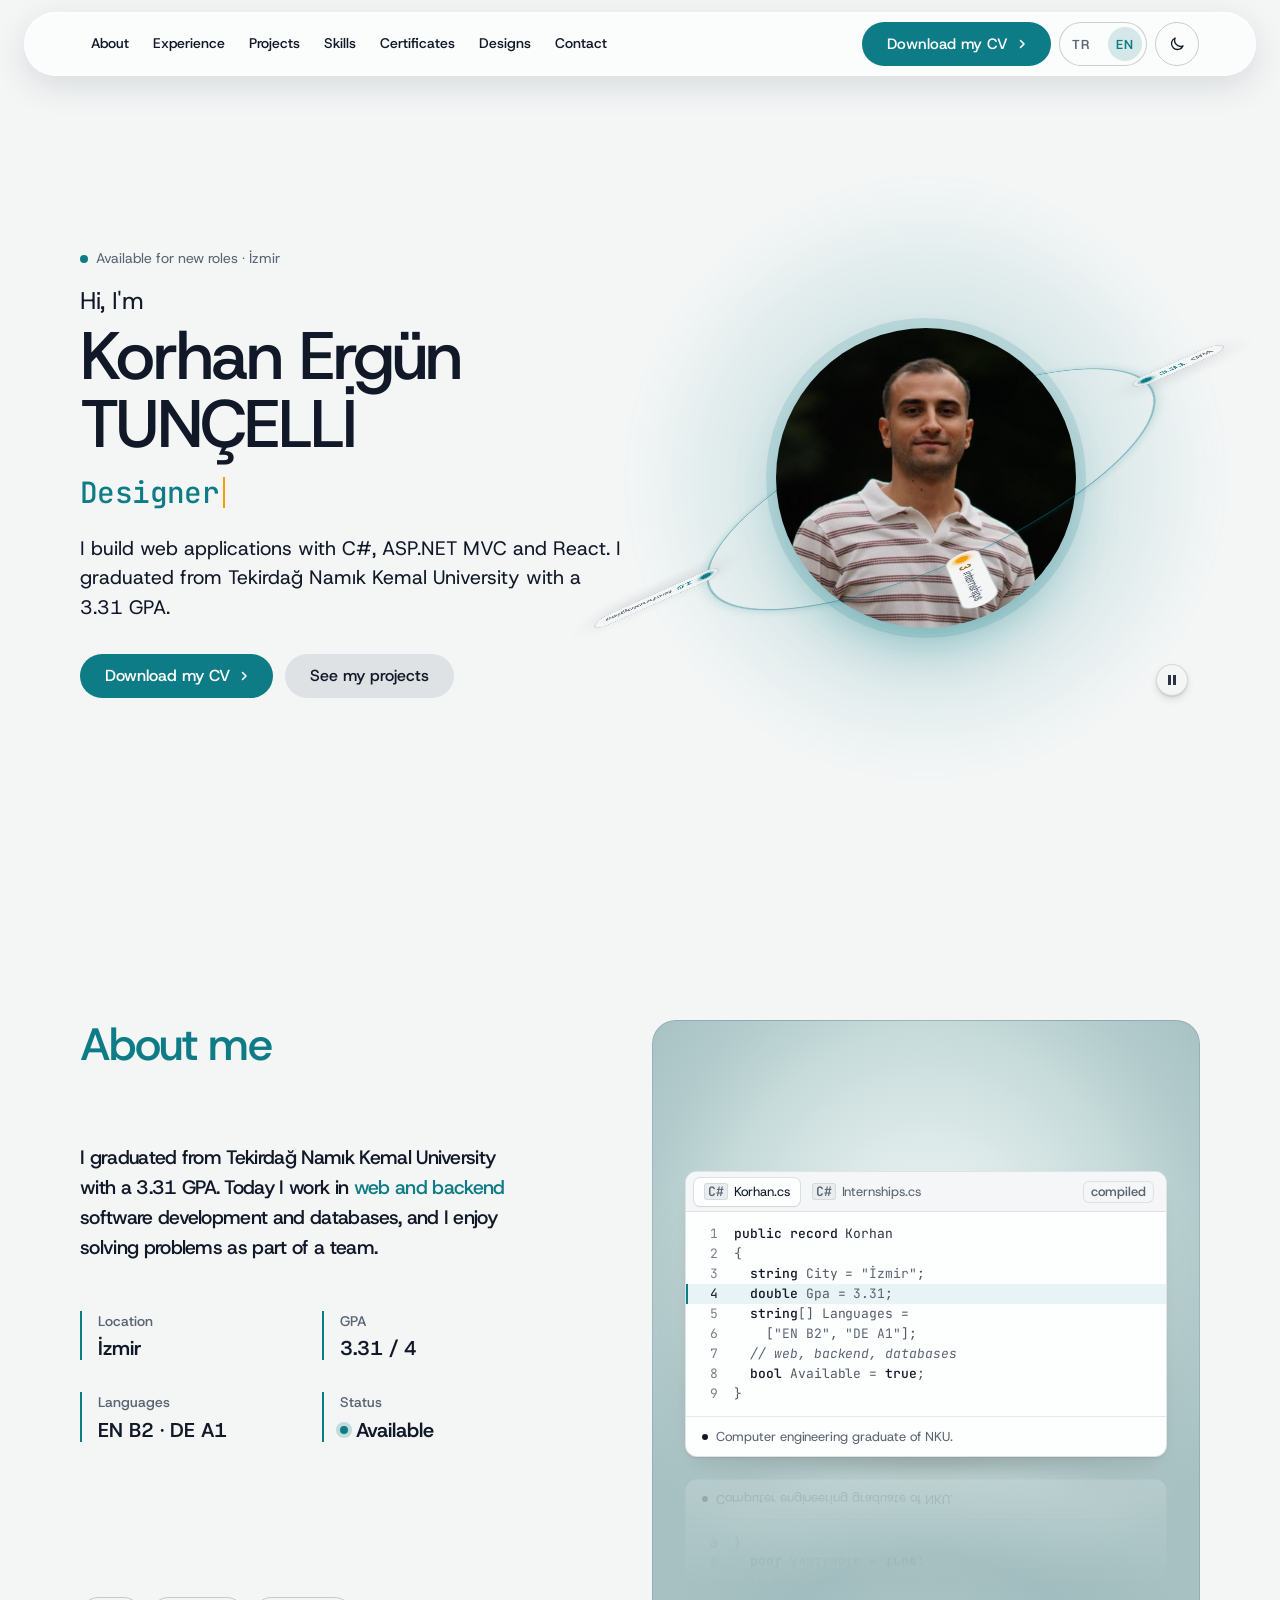
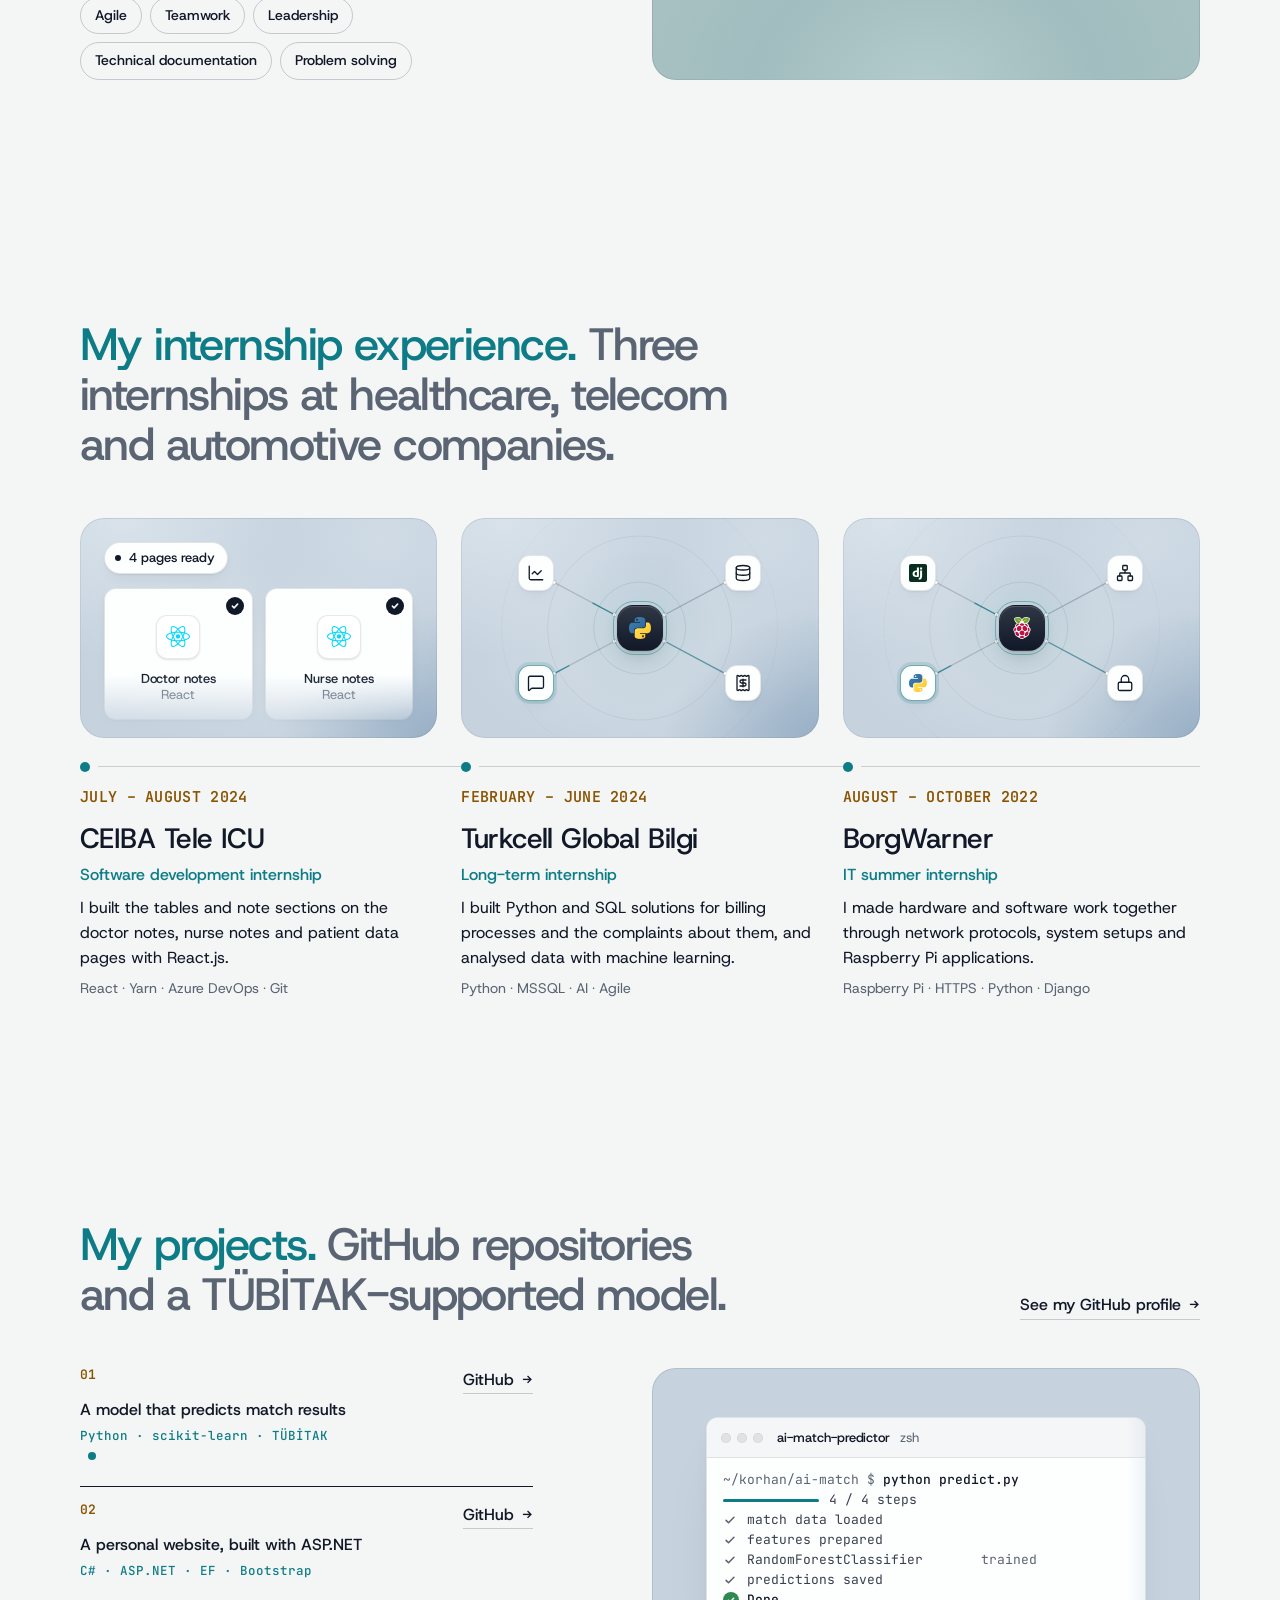
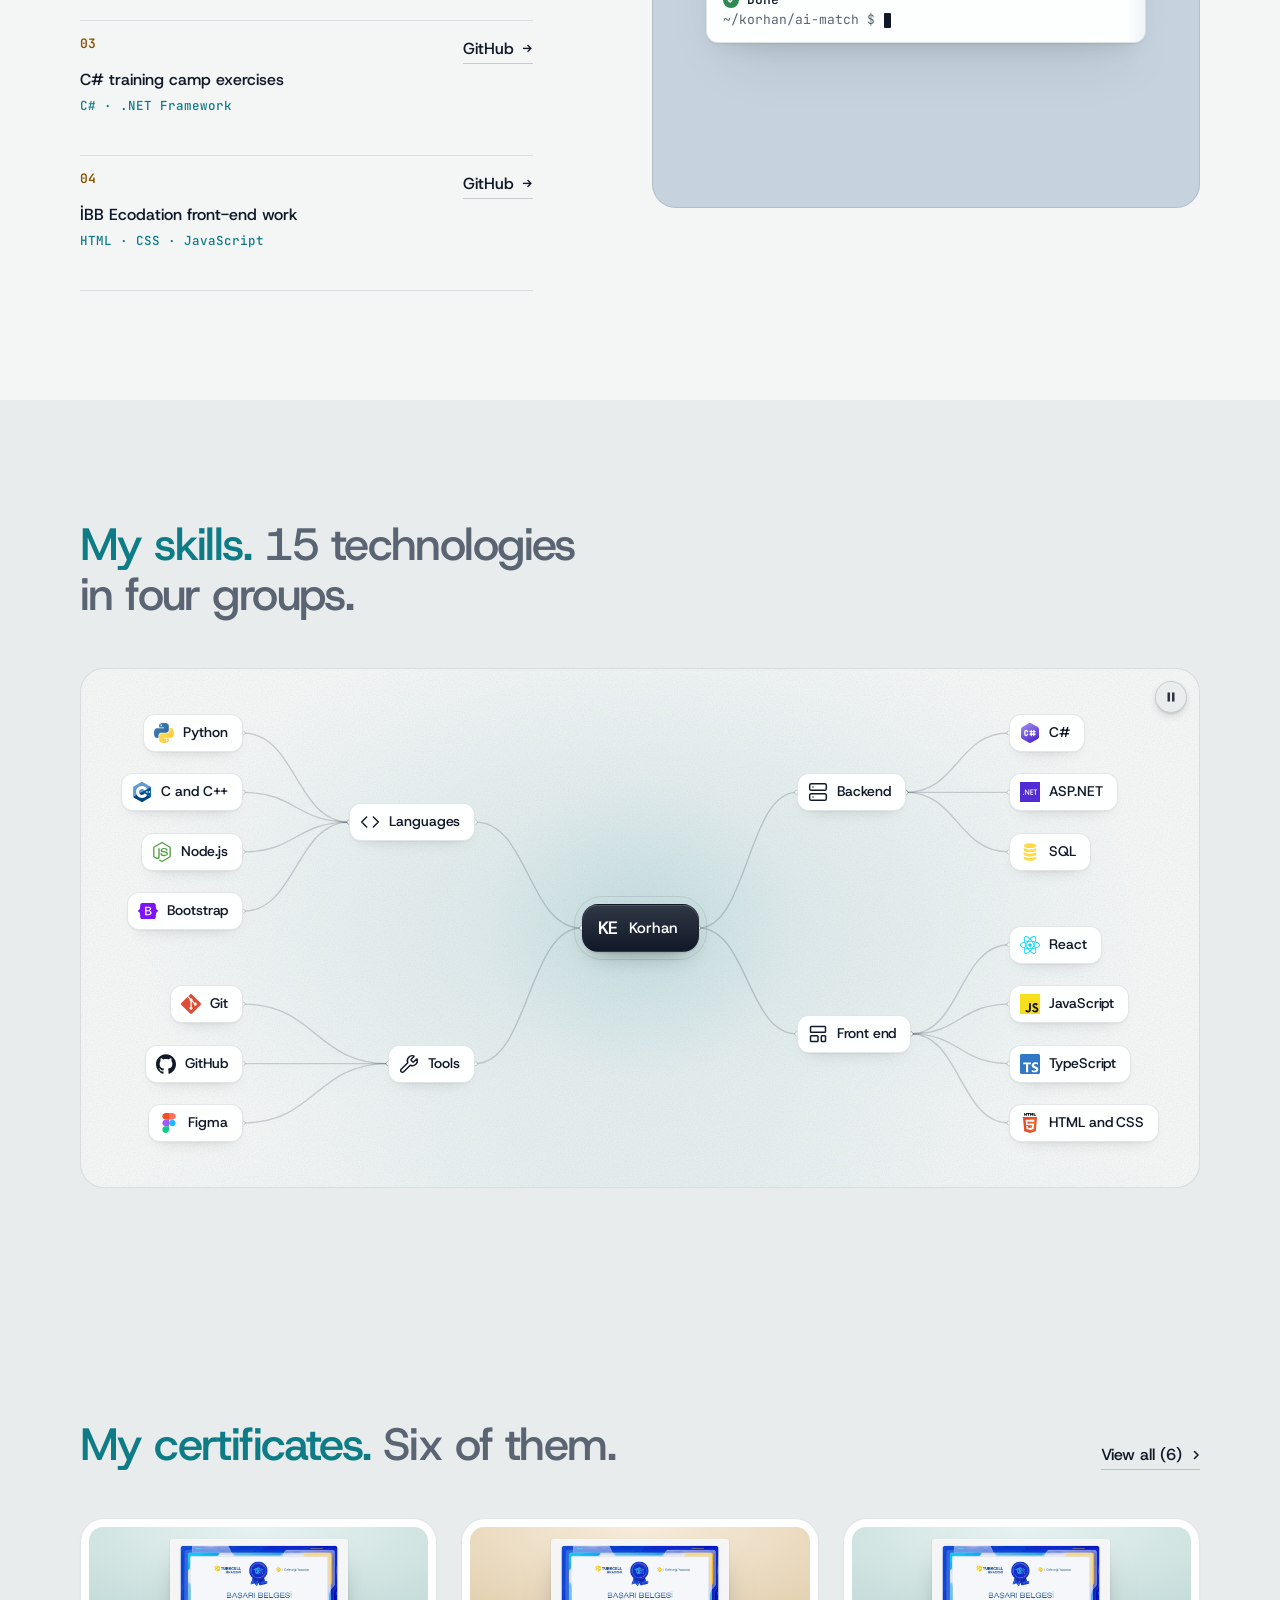
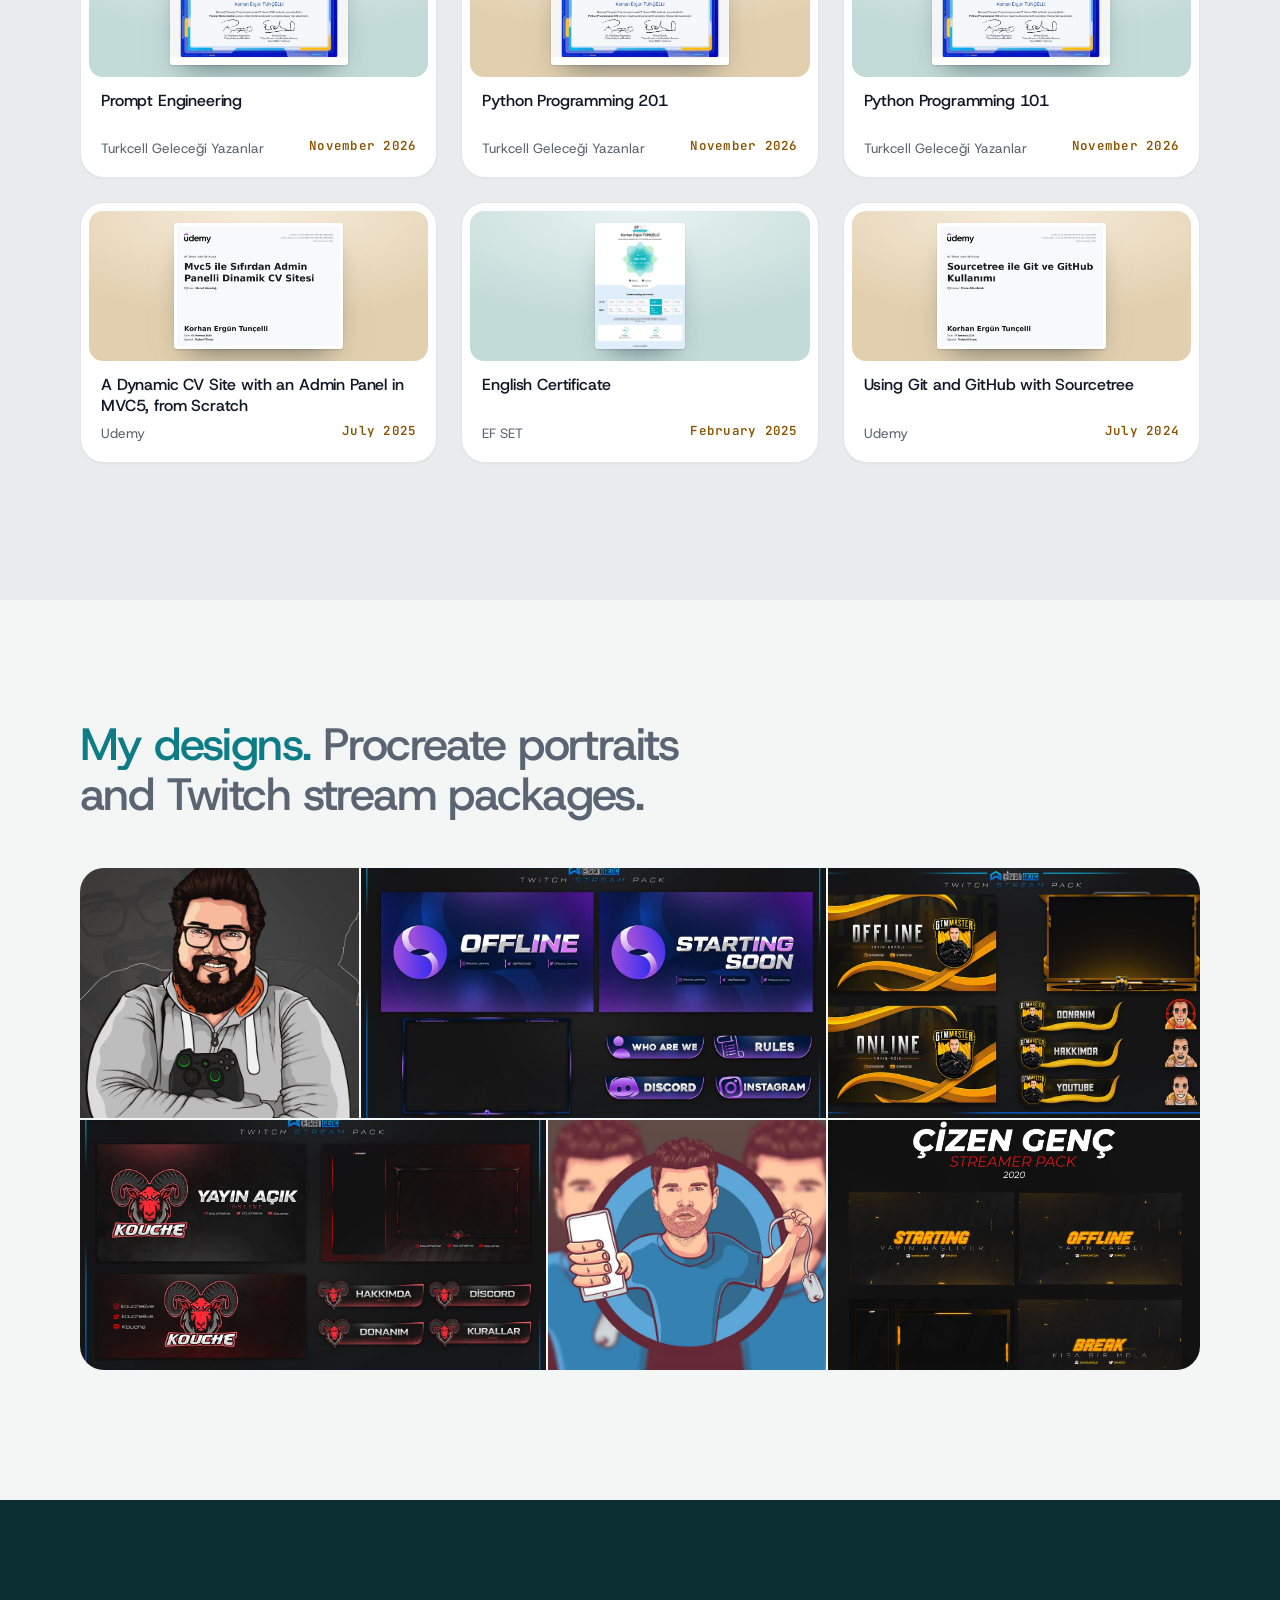
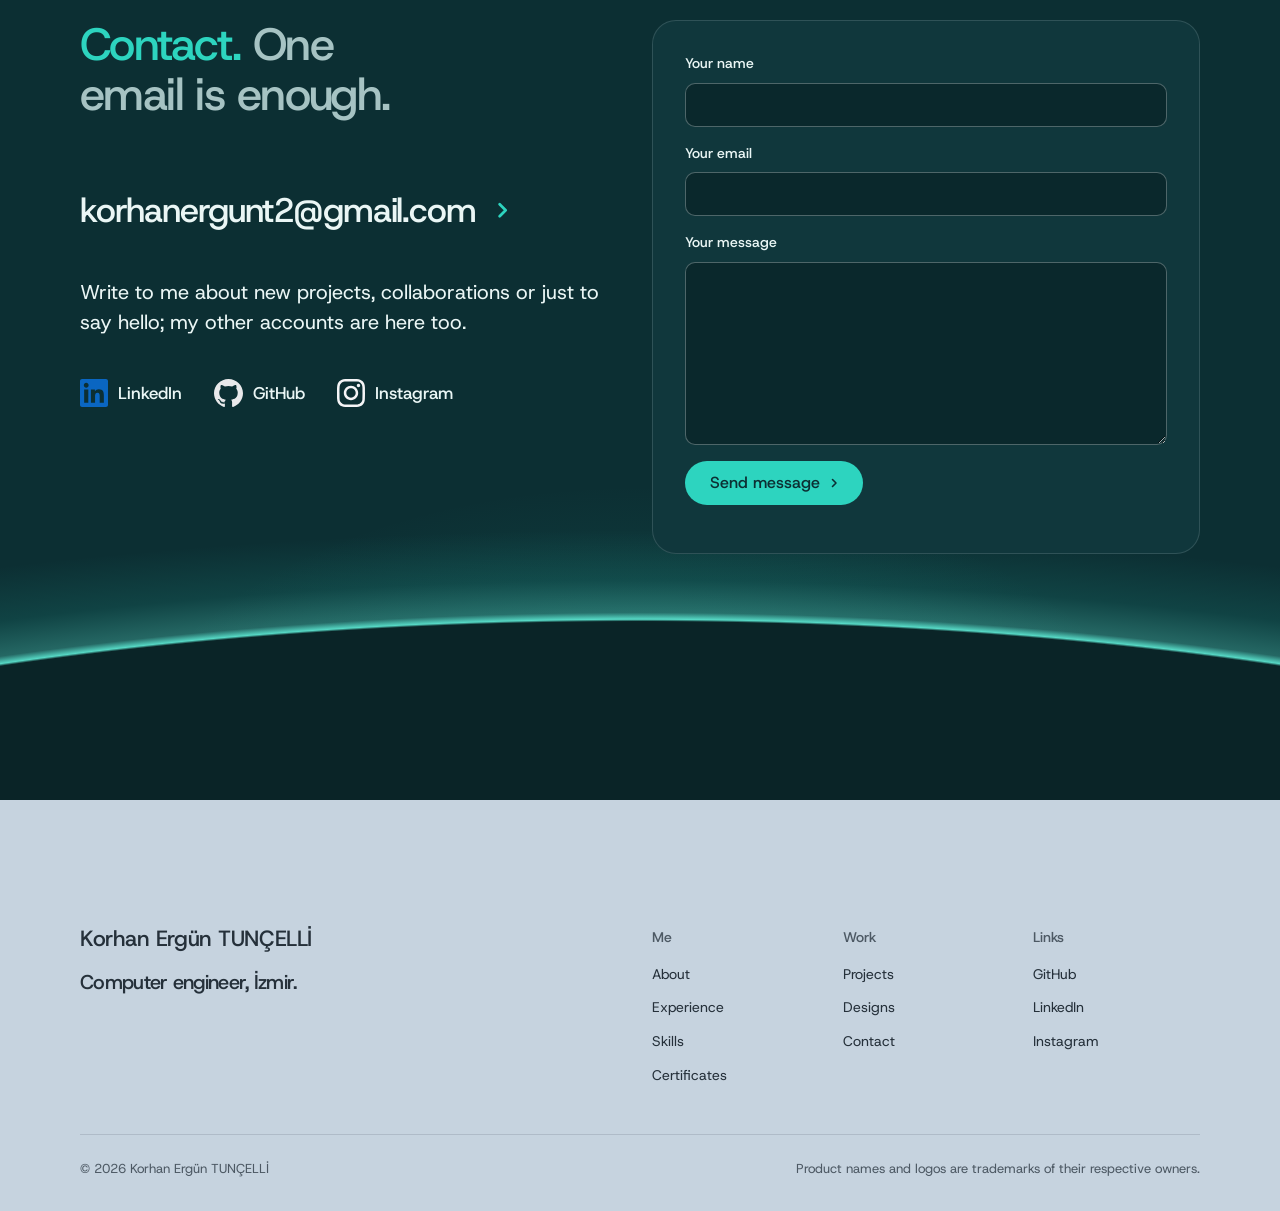
==== commit 49a47087: "Üst bardaki logo kaldırıldı, yukarı çık butonu yumuşak kayıyor - K logosu üst bardan kalktı; menü ke" ====
--- a/en/index.html
+++ b/en/index.html
@@ -80,7 +80,7 @@
     width: min(100% - 2 * var(--gut) + 2 * var(--pill-pad), 1280px + 2 * var(--pill-pad)); padding: 0 var(--pill-pad); --pill-pad: 20px; border-radius: 999px; background: var(--glass); border: 1px solid var(--glass-line);
     -webkit-backdrop-filter: blur(22px) saturate(1.8); backdrop-filter: blur(22px) saturate(1.8);
     box-shadow: var(--glass-shadow), inset 0 1px 0 var(--glass-hi); }
-  @media (min-width: 1024px) { header.nav.nav--centre > .nav__bar { grid-template-columns: minmax(0, 1fr) auto minmax(0, 1fr); } .nav__theme.nav__theme--phone { display: none; } }
+  @media (min-width: 1024px) { header.nav.nav--centre > .nav__bar { grid-template-columns: minmax(0, 1fr) auto; } header.nav.nav--centre .nav__links { grid-column: 1; } header.nav.nav--centre .nav__actions { grid-column: 2; } .nav__theme.nav__theme--phone { display: none; } }
   .nav__link { border-radius: 999px; }
   /* the section you are on: a pill slides under its word as you move down the page (the client's ask, Instagram's tab bar) */
   .nav__links { position: relative; }
@@ -93,9 +93,9 @@
   header.nav .nav__link::before, header.nav .nav__link::after { content: none !important; }
   header.nav .nav__link:not(.is-here):hover { color: var(--accent); }
   .nav__link { transition: color .3s ease; }
-  /* 1024 to 1439: the logo is the way home, so the Home word steps out and the row keeps its air */
+  /* 1024 to 1439: eight words and the buttons do not fit one row, so the Home word steps out (the back-to-top disc is the way home) */
   @media (min-width: 1024px) and (max-width: 1439px) { .nav__links .nav__item:has(> a[href="#anasayfa"]) { display: none; } }
-  @media (min-width: 1024px) and (max-width: 1439px) { header.nav .nav__link { padding-inline: 10px; font-size: 14px; } header.nav.nav--centre > .nav__bar { gap: var(--s-3); grid-template-columns: auto minmax(0, 1fr) auto; } }
+  @media (min-width: 1024px) and (max-width: 1439px) { header.nav .nav__link { padding-inline: 10px; font-size: 14px; } header.nav.nav--centre > .nav__bar { gap: var(--s-3); } }
   .nav__link.is-here, .nav__link.is-here:hover { color: var(--accent-ink); }
   @media (max-width: 1023px) { .nav__ind { display: none; } }
   @media (prefers-reduced-motion: reduce) { .nav__ind { transition: opacity .2s; } }
@@ -104,8 +104,8 @@
   /* eight words: the bar runs wider than the page's lines (24px from the window's sides), and keeps
      logo, words and buttons in one row up to 1599 (the words centred in what is left) */
   @media (min-width: 1024px) { header.nav > .nav__bar { --bw: min(100% - 2 * var(--s-5), 1440px); width: var(--bw); max-width: none; padding-inline: calc((var(--bw) - min(1280px, 100% - 2 * var(--gut))) / 2); } }
-  @media (min-width: 1440px) { header.nav.nav--centre > .nav__bar { grid-template-columns: auto minmax(0, 1fr) auto; gap: var(--s-4); } }
-  @media (min-width: 1024px) { header.nav .nav__links { justify-content: center; } }
+  @media (min-width: 1440px) { header.nav.nav--centre > .nav__bar { gap: var(--s-4); } }
+  @media (min-width: 1024px) { header.nav .nav__links { justify-content: flex-start; } }
   @media (min-width: 1024px) and (max-width: 1179px) { header.nav .nav__link { padding-inline: 6px; font-size: 13.5px; } header.nav.nav--centre > .nav__bar { gap: var(--s-2); } }
   /* the open menu (under 1024): the glass blur on the bar would make the sheet's fixed position relative to the 64px
      pill, so the open bar is solid, and the sheet starts under the floating bar. The bar already holds the language
@@ -132,9 +132,8 @@
   .nav__theme svg { width: 18px; height: 18px; }
   .nav__theme .i-sun, html[data-theme="dark"] .nav__theme .i-moon { display: none; }
   html[data-theme="dark"] .nav__theme .i-sun { display: block; }
-  /* eight words and the buttons fill the page's 1280px line: the logo is the mark alone (the name is the hero's h1) */
-  .nav__logo .nav__name { display: none; }
-  @media (max-width: 1023px) { header.nav > .nav__bar { --pill-pad: 12px; } .nav__theme--phone { margin-left: auto; } .nav__theme--phone + .nav__toggle { margin-left: var(--s-2); } }
+  @media (max-width: 1023px) { header.nav > .nav__bar { --pill-pad: 12px; } header.nav .nav__toggle { margin-left: 0; } }
+  @media (min-width: 640px) and (max-width: 1023px) { .lang--phone { margin-left: var(--s-2); } }
   @media (max-width: 639px) { header.nav { top: 8px; height: 56px; } header.nav > .nav__bar { height: 56px; } header.nav.nav--centre > .nav__bar > .nav__actions { display: none; } }
 
   #projeler .frame--split { --action: var(--ground-ink); }
@@ -278,7 +277,6 @@
   @media (max-width: 639px) { .ab-frame { min-height: 380px; --ab-y: 40px; } .ab-frame .stage > .ab-code { --ay-sm: 40px; width: auto; } .ab-frame::after { display: none; } .ab-code { -webkit-box-reflect: none; } }
 
   /* ---- phones and tablets ---- */
-  @media (max-width: 1399px) { header.nav .nav__logo { min-width: 44px; min-height: 44px; } }
   /* tablet: each internship as a row, its window beside its words, so the section fits its screens */
   @media (min-width: 640px) and (max-width: 1023px) {
     #deneyim .rail { row-gap: var(--s-7); }
@@ -484,7 +482,7 @@
 <header class="nav nav--centre">
   <div class="wrap nav__bar">
     <a class="skip-link" href="#top">Skip to content</a>
-    <a class="nav__logo" href="#top" aria-label="Korhan Ergün TUNÇELLİ, back to top"><span class="mark mark--initial" aria-hidden="true">K</span><span class="nav__name">Korhan Ergün TUNÇELLİ</span></a>
+    <button class="nav__toggle" type="button" aria-expanded="false" aria-label="Menu"><svg width="18" height="18" viewBox="0 0 18 18" aria-hidden="true"><path d="M2 5h14M2 13h14" stroke="currentColor" stroke-width="1.6" stroke-linecap="round"/></svg></button>
     <nav class="nav__links" aria-label="Main menu">
       <span class="nav__ind" aria-hidden="true"></span>
       <div class="nav__item"><a class="nav__link" href="#anasayfa">Home</a></div>
@@ -509,7 +507,6 @@
       <svg class="i-moon" viewBox="0 0 24 24" fill="none" stroke="currentColor" stroke-width="1.8" stroke-linecap="round" stroke-linejoin="round" aria-hidden="true"><path d="M20 14.5A8 8 0 0 1 9.5 4a8 8 0 1 0 10.5 10.5z"/></svg>
       <svg class="i-sun" viewBox="0 0 24 24" fill="none" stroke="currentColor" stroke-width="1.8" stroke-linecap="round" aria-hidden="true"><circle cx="12" cy="12" r="4"/><path d="M12 2.5v2M12 19.5v2M4.6 4.6 6 6M18 18l1.4 1.4M2.5 12h2M19.5 12h2M4.6 19.4 6 18M18 6l1.4-1.4"/></svg>
     </button>
-    <button class="nav__toggle" type="button" aria-expanded="false" aria-label="Menu"><svg width="18" height="18" viewBox="0 0 18 18" aria-hidden="true"><path d="M2 5h14M2 13h14" stroke="currentColor" stroke-width="1.6" stroke-linecap="round"/></svg></button>
   </div>
 </header>
 
@@ -854,7 +851,7 @@
   (function () {
     var still = matchMedia('(prefers-reduced-motion: reduce)'), current = null;
     document.addEventListener('click', function (e) {
-      var a = e.target.closest && e.target.closest('header.nav a[href^="#"], .tabbar a[href^="#"], footer a[href^="#"], a.totop');
+      var a = e.target.closest && e.target.closest('header.nav a[href^="#"], .tabbar a[href^="#"], footer a[href^="#"]');
       if (!a || e.defaultPrevented || e.button !== 0 || e.metaKey || e.ctrlKey || e.shiftKey) return;
       var id = a.getAttribute('href').slice(1), el = id && document.getElementById(id);
       if (!el || !document.startViewTransition || still.matches) return;   /* the browser's own jump */
@@ -972,6 +969,28 @@
     document.addEventListener('focusin', function (e) { if (coarse.matches && e.target.matches('input, textarea, select')) root.classList.add('is-typing'); });
     document.addEventListener('focusout', function () { root.classList.remove('is-typing'); });
   })();
+  /* back to the top: the page glides up past every section, easing in and out (longer pages take a little longer);
+     a wheel, a touch or a key stops it where it is; under reduced motion the jump is instant */
+  (function () {
+    var b = document.querySelector('.totop'), still = matchMedia('(prefers-reduced-motion: reduce)'), raf = 0;
+    if (!b) return;
+    var stops = ['wheel', 'touchstart', 'keydown', 'mousedown'];
+    function stop() { cancelAnimationFrame(raf); raf = 0; stops.forEach(function (t) { removeEventListener(t, stop); }); }
+    b.addEventListener('click', function (e) {
+      e.preventDefault(); stop();
+      var kb = e.detail === 0, y0 = scrollY, top = document.getElementById('top');
+      var land = function () { if (kb && top) { if (!top.hasAttribute('tabindex')) top.setAttribute('tabindex', '-1'); top.focus({ preventScroll: true }); } };
+      if (y0 <= 0) return land();
+      if (still.matches) { scrollTo({ top: 0, behavior: 'instant' }); return land(); }
+      var dur = Math.min(2400, Math.max(800, 600 + y0 * 0.18)), t0 = performance.now();
+      stops.forEach(function (t) { addEventListener(t, stop, { passive: true }); });
+      (function step(now) {
+        var k = Math.min(1, (now - t0) / dur), ease = 0.5 - Math.cos(Math.PI * k) / 2;
+        scrollTo({ top: Math.round(y0 * (1 - ease)), behavior: 'instant' });
+        if (k < 1) raf = requestAnimationFrame(step); else { stop(); land(); }
+      })(t0);
+    });
+  })();
   /* back to the top: the disc steps away while the hero is on screen */
   (function () {
     var b = document.querySelector('.totop'), hero = document.getElementById('anasayfa');
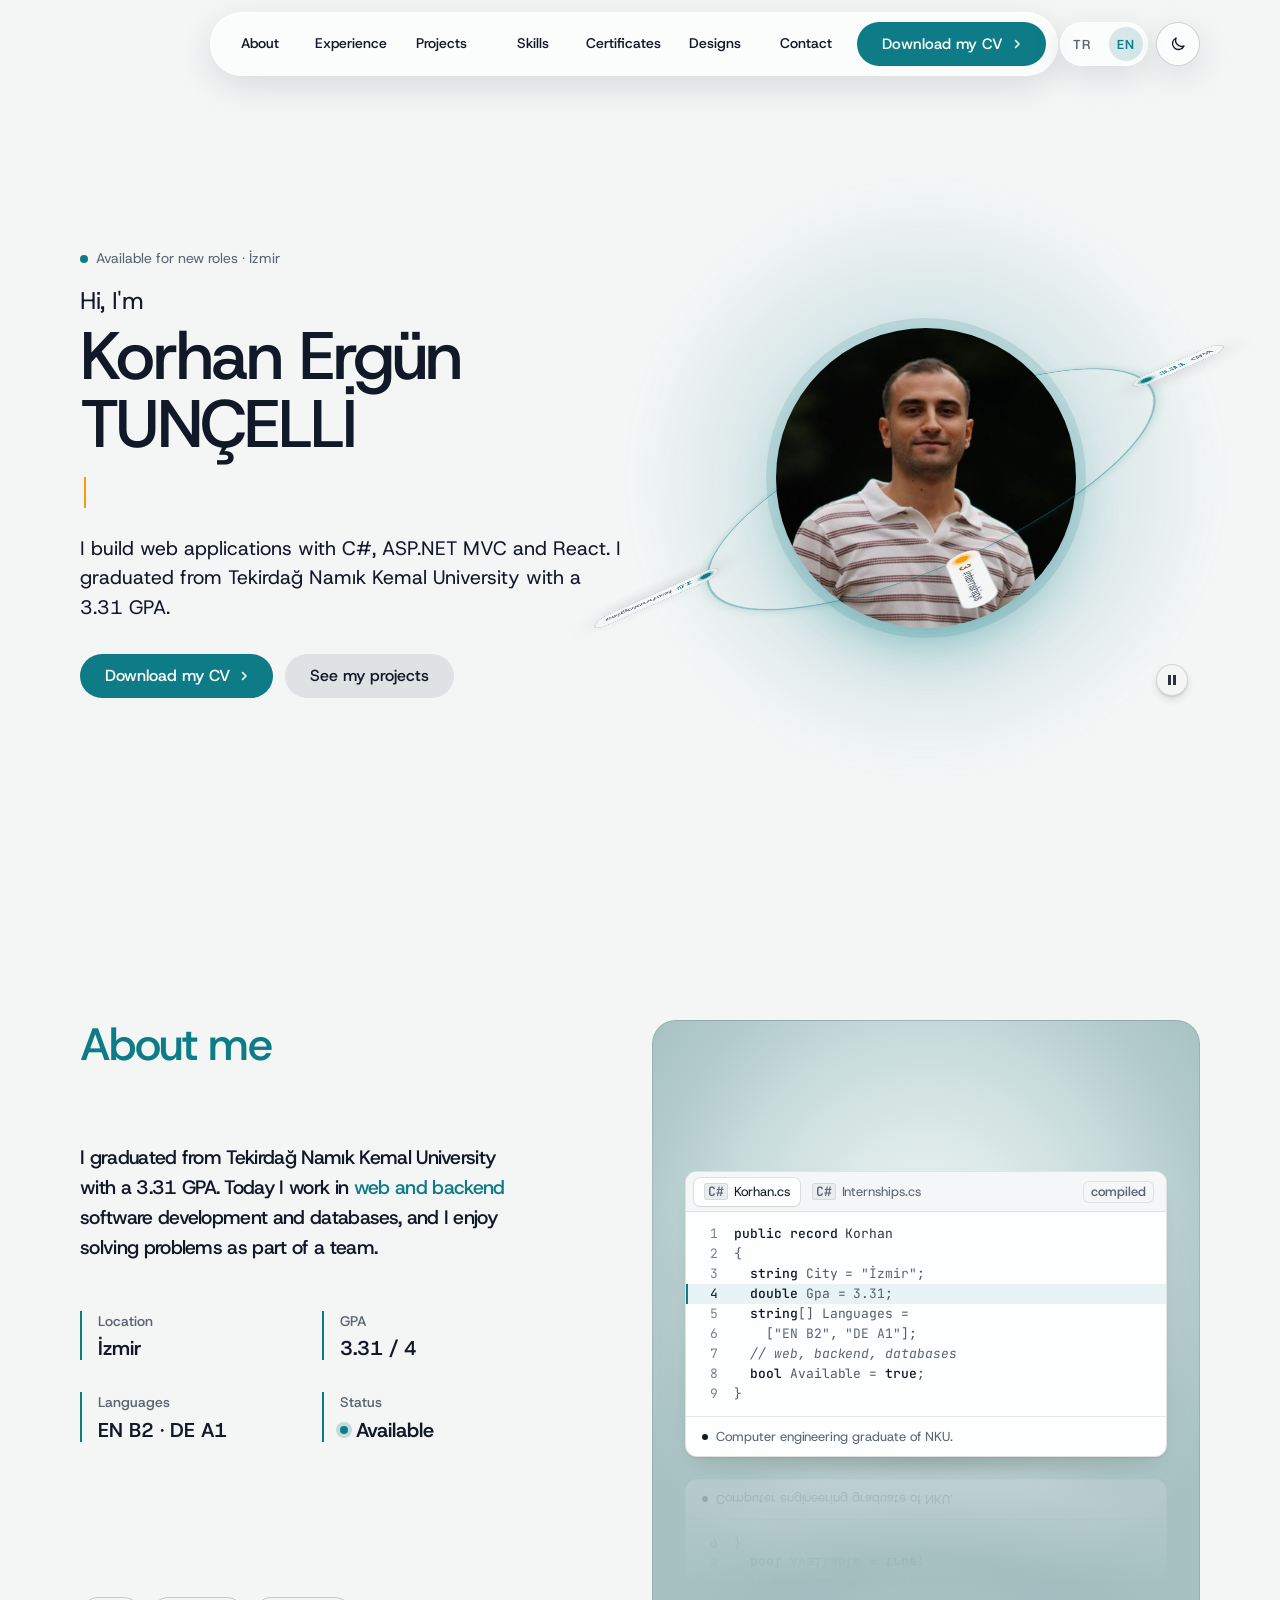
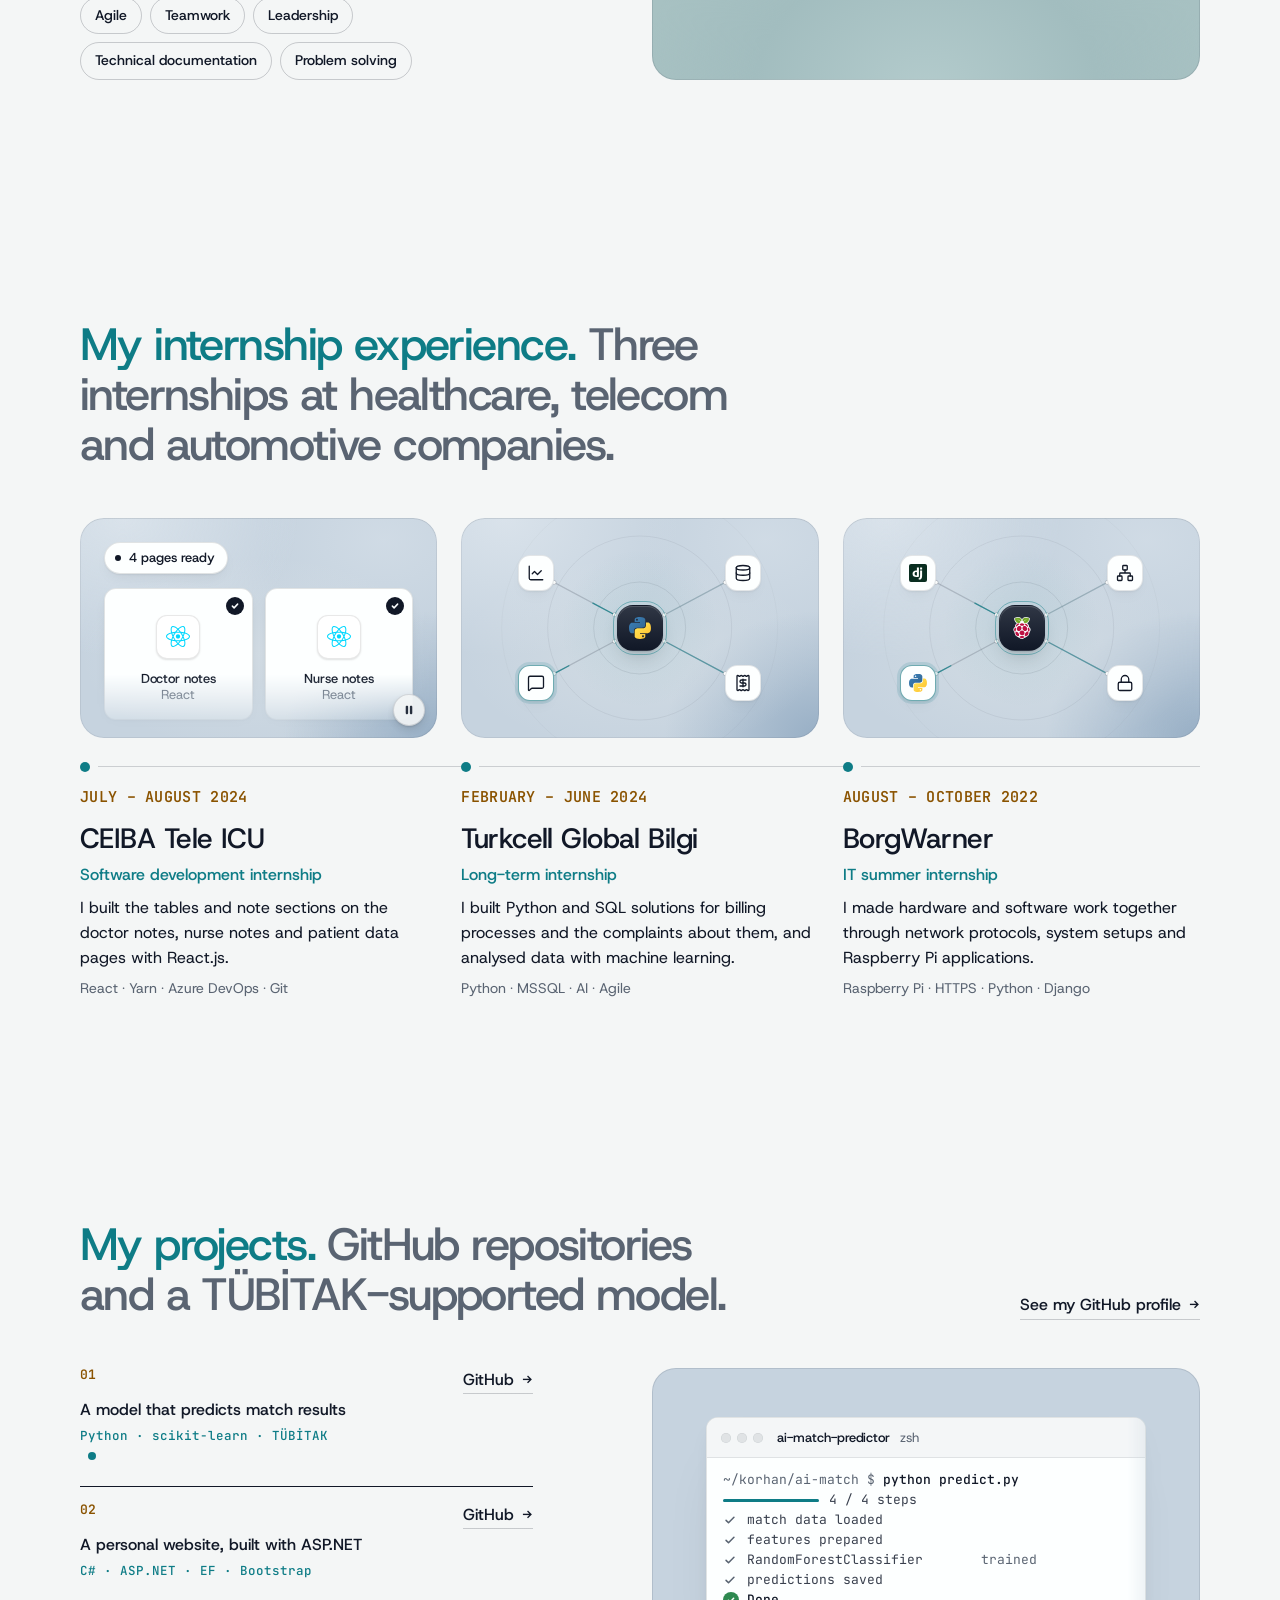
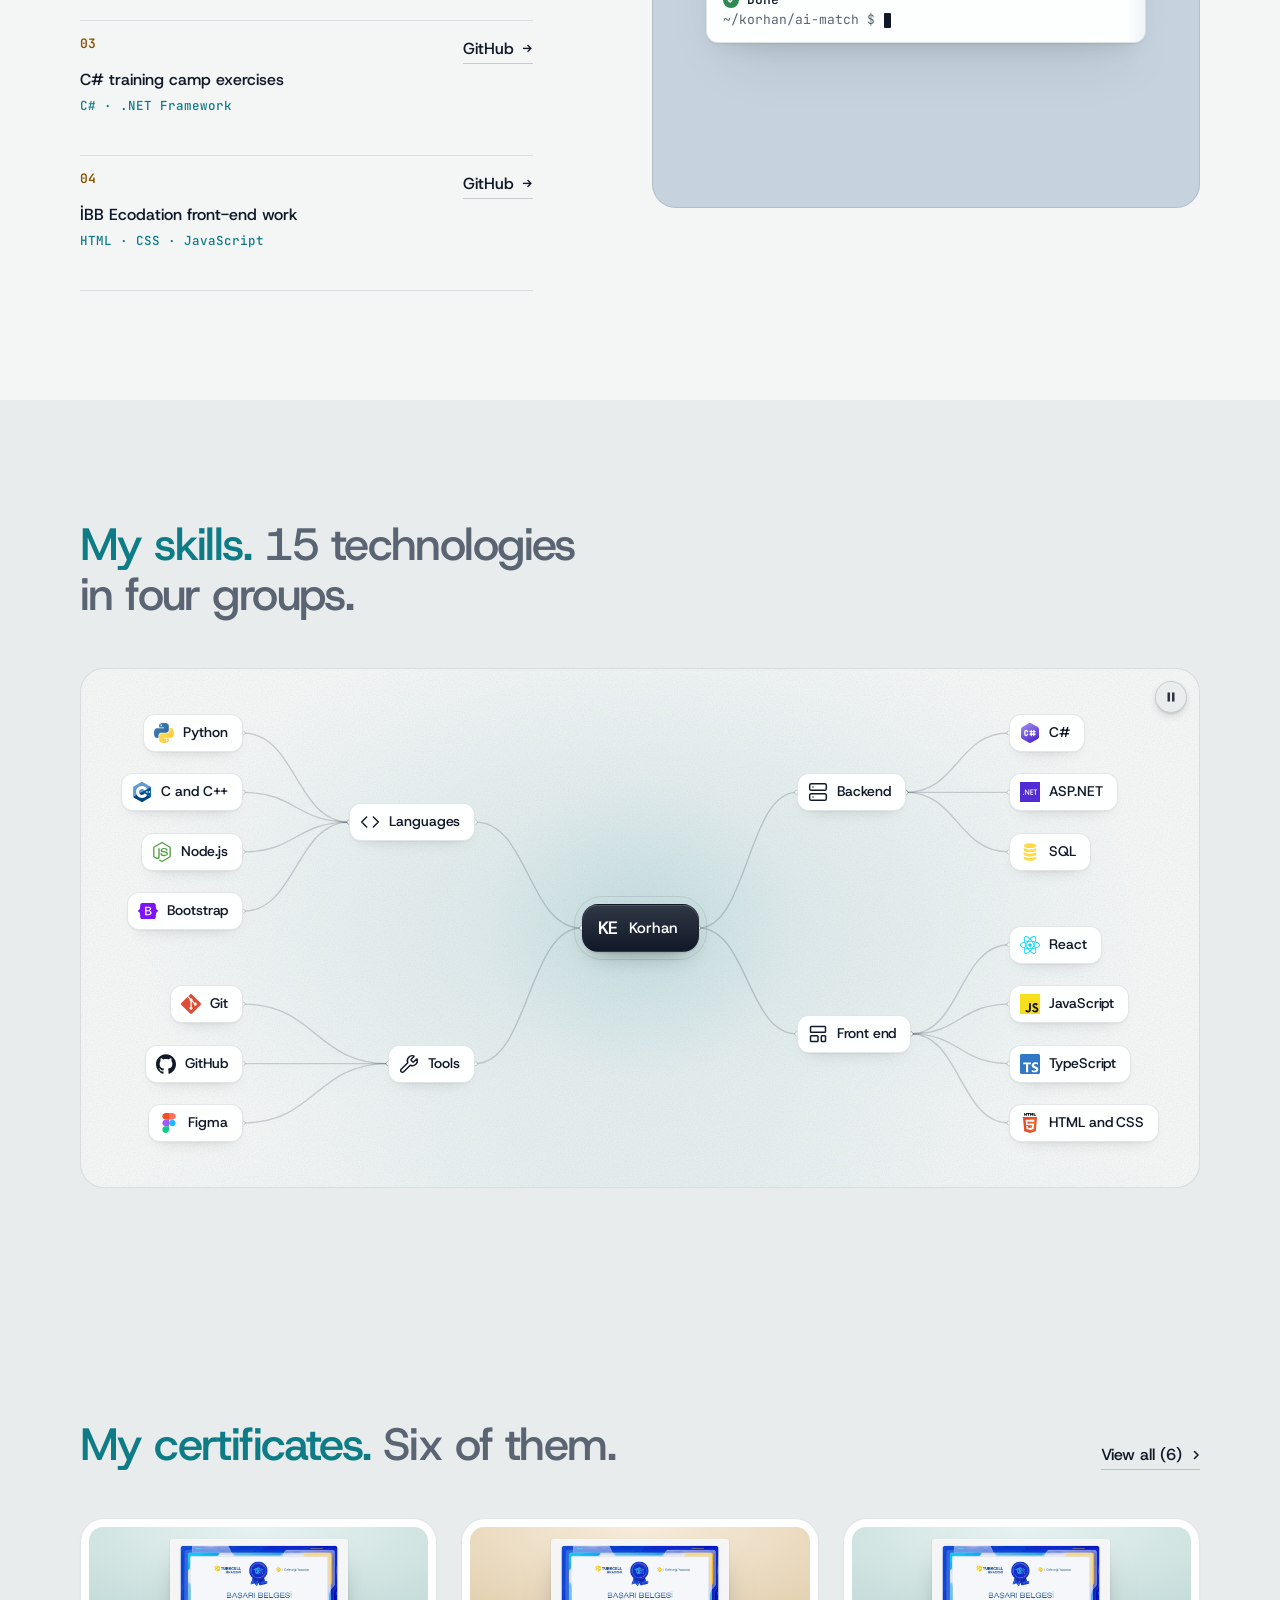
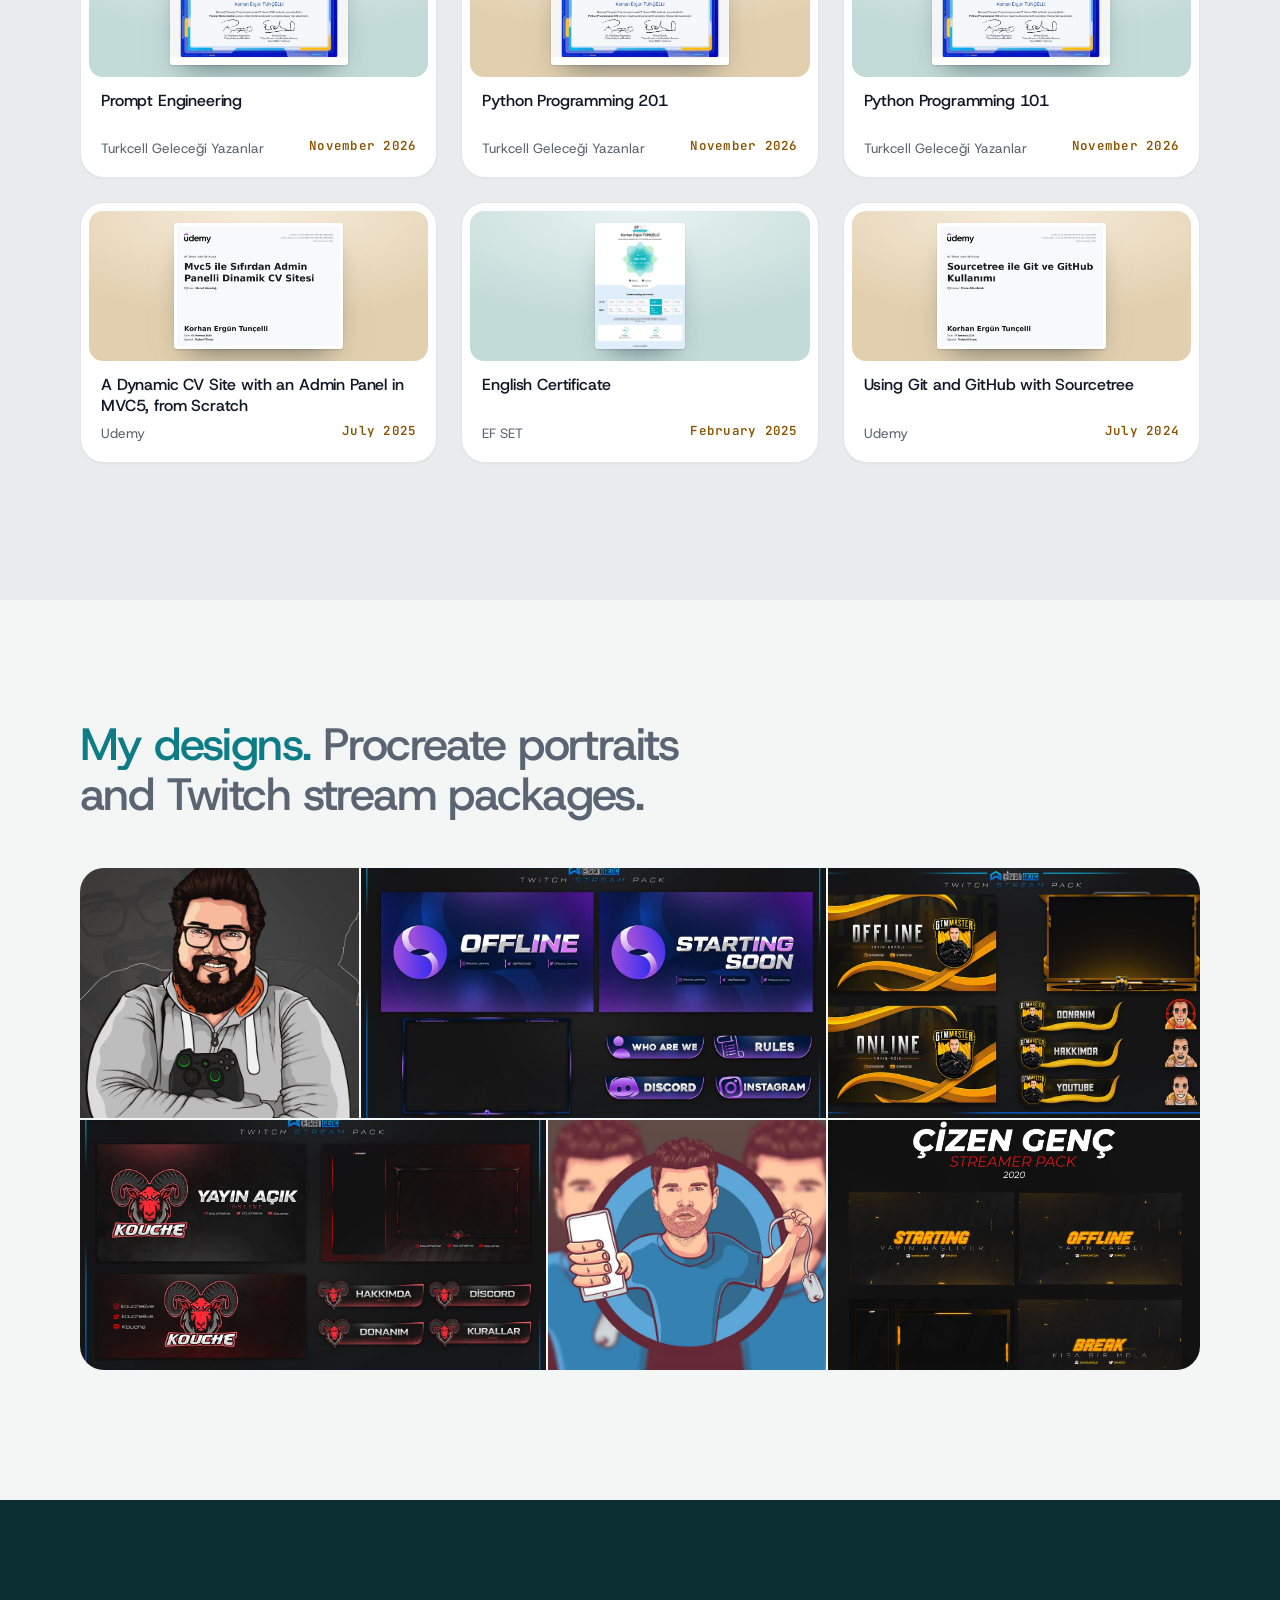
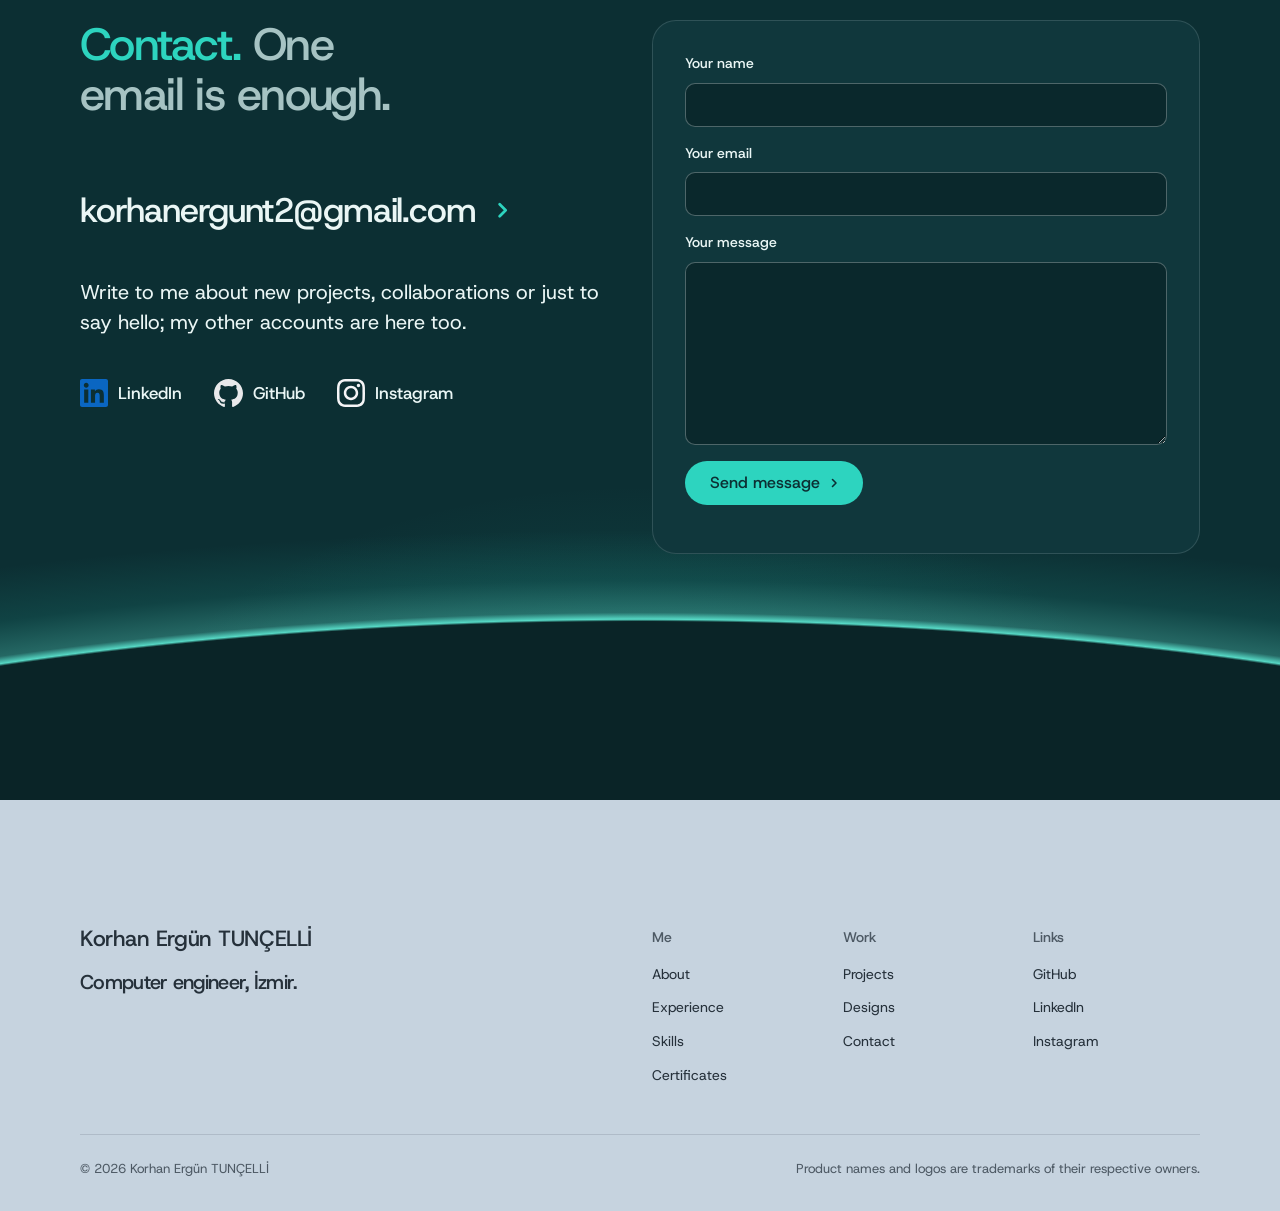
==== commit 016c1a30: "Üst bar: kelimeler ve CV ortada tek kapsülde, dil ve tema sağda - Bölüm kelimeleri ve CV butonu sayf" ====
--- a/en/index.html
+++ b/en/index.html
@@ -80,7 +80,7 @@
     width: min(100% - 2 * var(--gut) + 2 * var(--pill-pad), 1280px + 2 * var(--pill-pad)); padding: 0 var(--pill-pad); --pill-pad: 20px; border-radius: 999px; background: var(--glass); border: 1px solid var(--glass-line);
     -webkit-backdrop-filter: blur(22px) saturate(1.8); backdrop-filter: blur(22px) saturate(1.8);
     box-shadow: var(--glass-shadow), inset 0 1px 0 var(--glass-hi); }
-  @media (min-width: 1024px) { header.nav.nav--centre > .nav__bar { grid-template-columns: minmax(0, 1fr) auto; } header.nav.nav--centre .nav__links { grid-column: 1; } header.nav.nav--centre .nav__actions { grid-column: 2; } .nav__theme.nav__theme--phone { display: none; } }
+  @media (min-width: 1024px) { .nav__theme.nav__theme--phone { display: none; } }
   .nav__link { border-radius: 999px; }
   /* the section you are on: a pill slides under its word as you move down the page (the client's ask, Instagram's tab bar) */
   .nav__links { position: relative; }
@@ -95,18 +95,40 @@
   .nav__link { transition: color .3s ease; }
   /* 1024 to 1439: eight words and the buttons do not fit one row, so the Home word steps out (the back-to-top disc is the way home) */
   @media (min-width: 1024px) and (max-width: 1439px) { .nav__links .nav__item:has(> a[href="#anasayfa"]) { display: none; } }
-  @media (min-width: 1024px) and (max-width: 1439px) { header.nav .nav__link { padding-inline: 10px; font-size: 14px; } header.nav.nav--centre > .nav__bar { gap: var(--s-3); } }
+  @media (min-width: 1024px) and (max-width: 1439px) { header.nav .nav__link { padding-inline: 10px; font-size: 14px; } }
   .nav__link.is-here, .nav__link.is-here:hover { color: var(--accent-ink); }
   @media (max-width: 1023px) { .nav__ind { display: none; } }
   @media (prefers-reduced-motion: reduce) { .nav__ind { transition: opacity .2s; } }
 
   .nav__actions { gap: var(--s-2); }
-  /* eight words: the bar runs wider than the page's lines (24px from the window's sides), and keeps
-     logo, words and buttons in one row up to 1599 (the words centred in what is left) */
+  /* 1024 and up: the bar's box runs from the page's left line to its right one; inside it the section words and the
+     CV button share one glass capsule in the middle of the page, and the language switch and the theme button sit to
+     its right, each on its own glass (on a narrower screen the capsule moves left just enough to leave them room) */
   @media (min-width: 1024px) { header.nav > .nav__bar { --bw: min(100% - 2 * var(--s-5), 1440px); width: var(--bw); max-width: none; padding-inline: calc((var(--bw) - min(1280px, 100% - 2 * var(--gut))) / 2); } }
-  @media (min-width: 1440px) { header.nav.nav--centre > .nav__bar { gap: var(--s-4); } }
-  @media (min-width: 1024px) { header.nav .nav__links { justify-content: flex-start; } }
-  @media (min-width: 1024px) and (max-width: 1179px) { header.nav .nav__link { padding-inline: 6px; font-size: 13.5px; } header.nav.nav--centre > .nav__bar { gap: var(--s-2); } }
+  @media (min-width: 1024px) {
+    header.nav.nav--centre > .nav__bar { grid-template-columns: minmax(0, 1fr) auto auto minmax(max-content, 1fr); gap: var(--s-2);
+      background: none; border: 0; box-shadow: none; -webkit-backdrop-filter: none; backdrop-filter: none; }
+    header.nav.nav--centre > .nav__bar::before { content: ""; grid-column: 2 / 4; grid-row: 1; align-self: stretch; margin-inline: -6px; border-radius: 999px; z-index: -1;
+      background: var(--glass); border: 1px solid var(--glass-line); -webkit-backdrop-filter: blur(22px) saturate(1.8); backdrop-filter: blur(22px) saturate(1.8);
+      box-shadow: var(--glass-shadow), inset 0 1px 0 var(--glass-hi); }
+    header.nav.nav--centre .nav__actions { display: contents; }
+    header.nav.nav--centre > .nav__bar > *, header.nav.nav--centre .nav__actions > * { grid-row: 1; }
+    /* the words take equal slots (the widest word's), so the pill over the section you are on is one size on every word */
+    header.nav.nav--centre .nav__links { grid-column: 2; display: grid; grid-auto-flow: column; grid-auto-columns: 1fr; }
+    header.nav .nav__item { display: flex; }
+    header.nav .nav__link { width: 100%; justify-content: center; }
+    header.nav.nav--centre .nav__actions .btn { grid-column: 3; margin-right: 6px; }
+    header.nav.nav--centre .nav__actions .lang { grid-column: 4; justify-self: end; margin-right: 52px; }
+    header.nav.nav--centre .nav__actions .nav__theme { grid-column: 4; justify-self: end; }
+    header.nav .nav__actions :is(.lang, .nav__theme) { background: var(--glass); -webkit-backdrop-filter: blur(22px) saturate(1.8); backdrop-filter: blur(22px) saturate(1.8);
+      box-shadow: var(--glass-shadow), inset 0 0 0 1px var(--glass-line); }
+  }
+  /* the capsule stays in the middle where the words fit: their slots narrow with the screen (English words run longer),
+     and from 1024 to 1179 the words step down to 13px and the CV button to its compact size, so nothing is squeezed */
+  @media (min-width: 1440px) { html[lang="en"] header.nav .nav__link { padding-inline: 8px; } }
+  @media (min-width: 1280px) and (max-width: 1439px) { html[lang="en"] header.nav .nav__link { padding-inline: 6px; } }
+  @media (min-width: 1180px) and (max-width: 1279px) { header.nav .nav__link { padding-inline: 4px; } }
+  @media (min-width: 1024px) and (max-width: 1179px) { header.nav .nav__link { padding-inline: 2px; font-size: 13px; } header.nav .nav__actions .btn { padding-inline: 16px; font-size: 14px; } }
   /* the open menu (under 1024): the glass blur on the bar would make the sheet's fixed position relative to the 64px
      pill, so the open bar is solid, and the sheet starts under the floating bar. The bar already holds the language
      switch and the theme button, so the sheet's foot keeps only the CV button. */
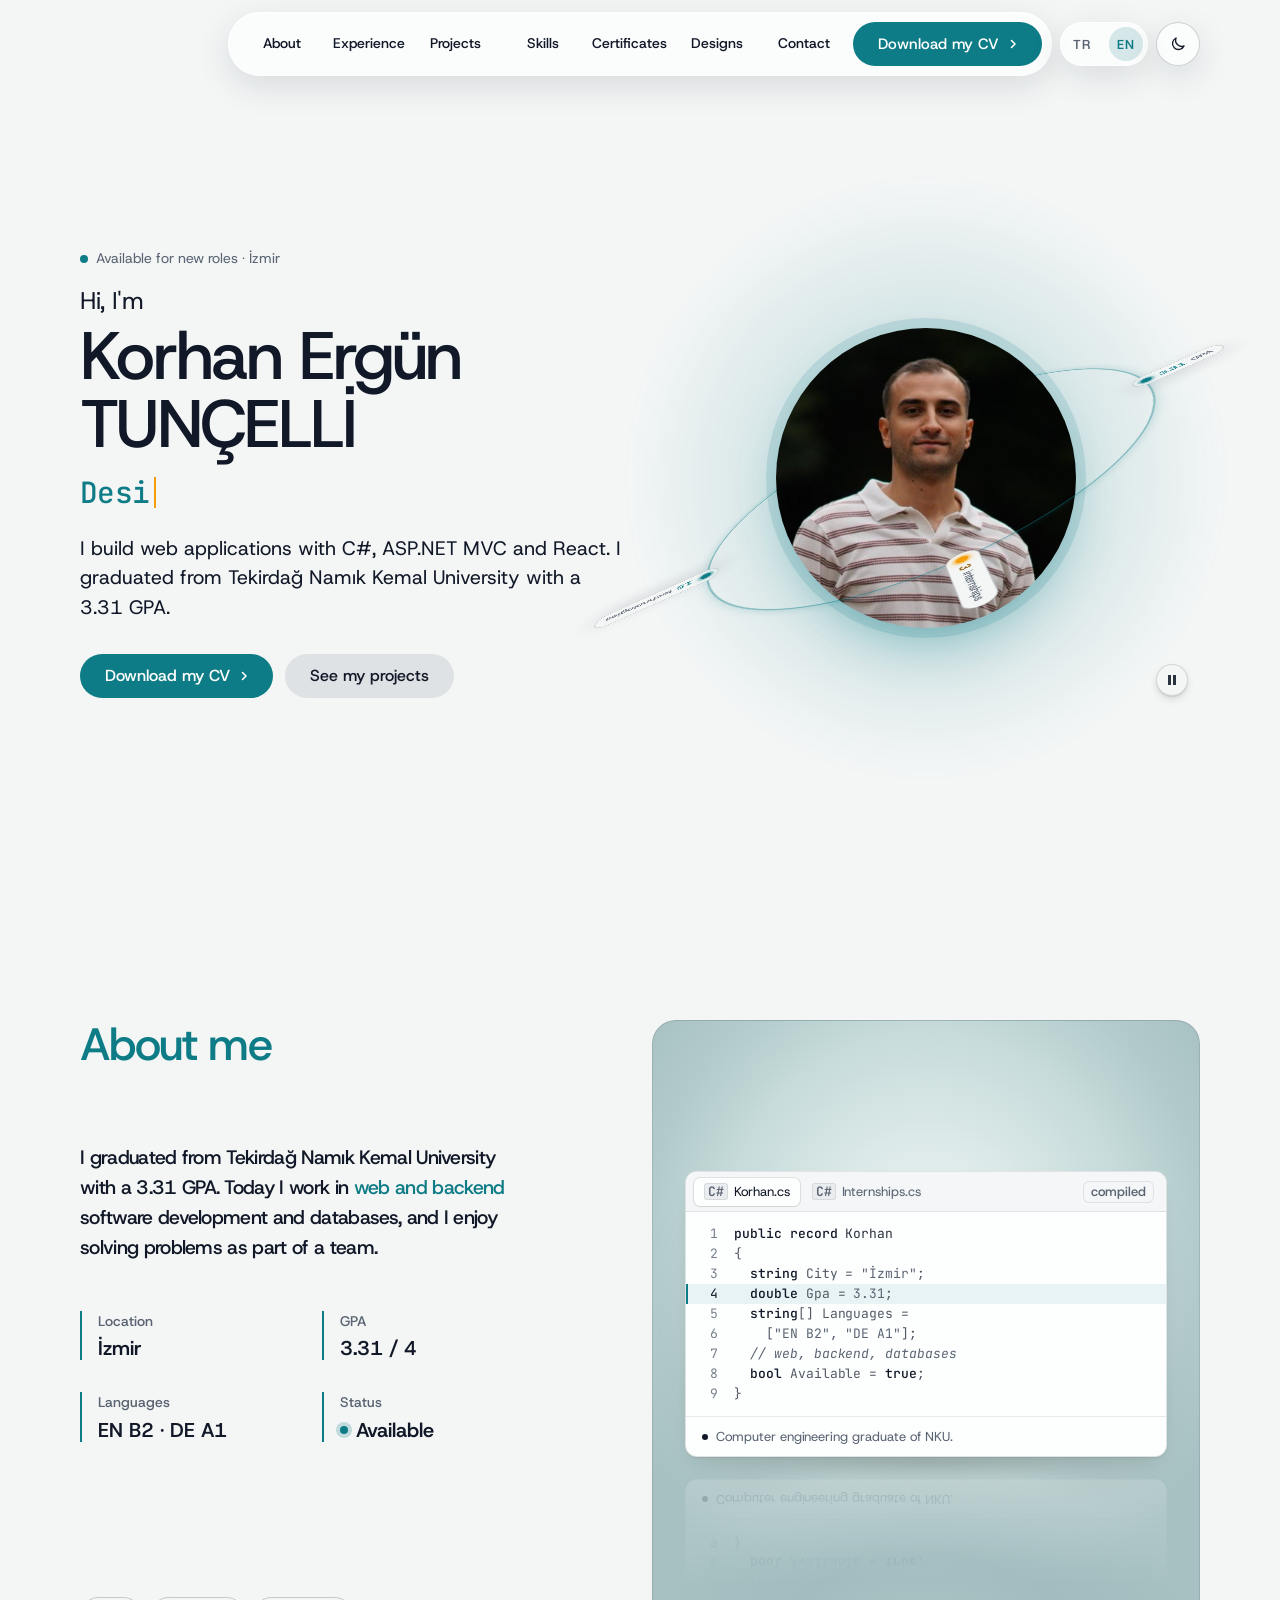
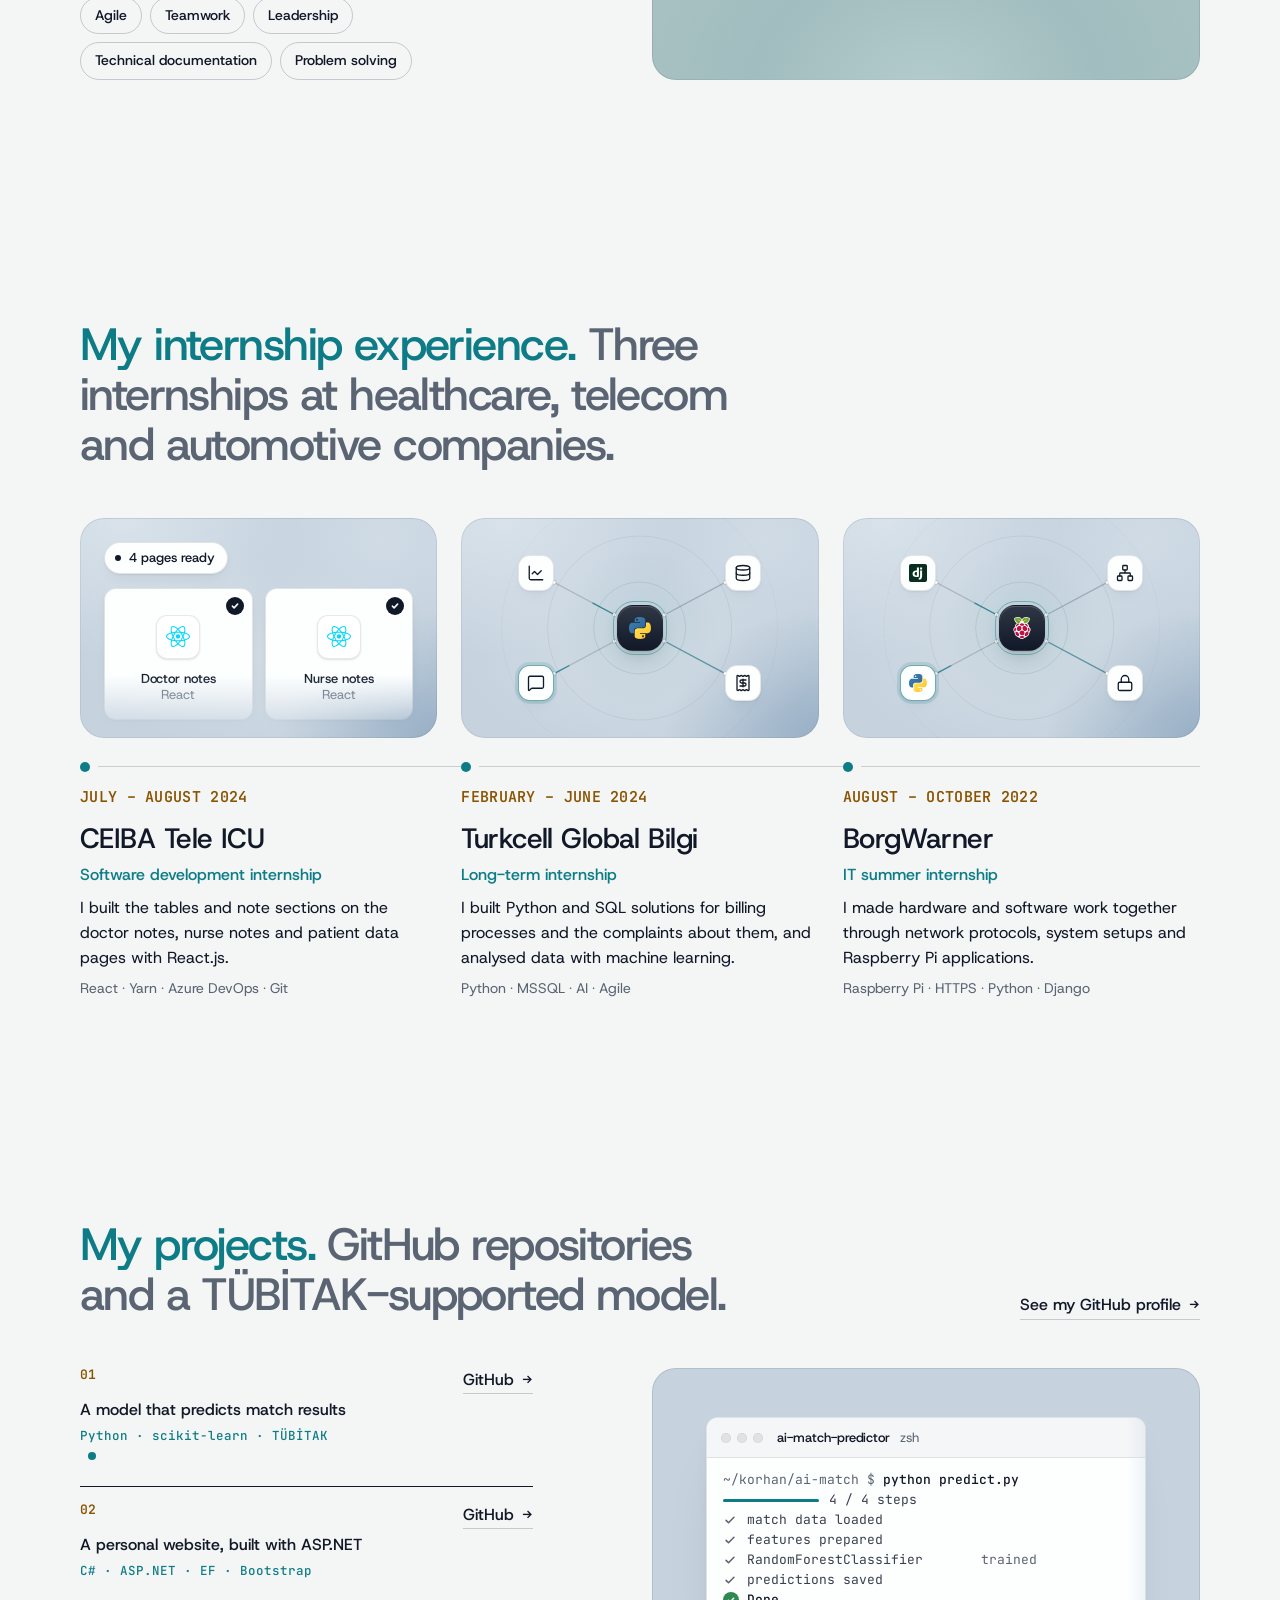
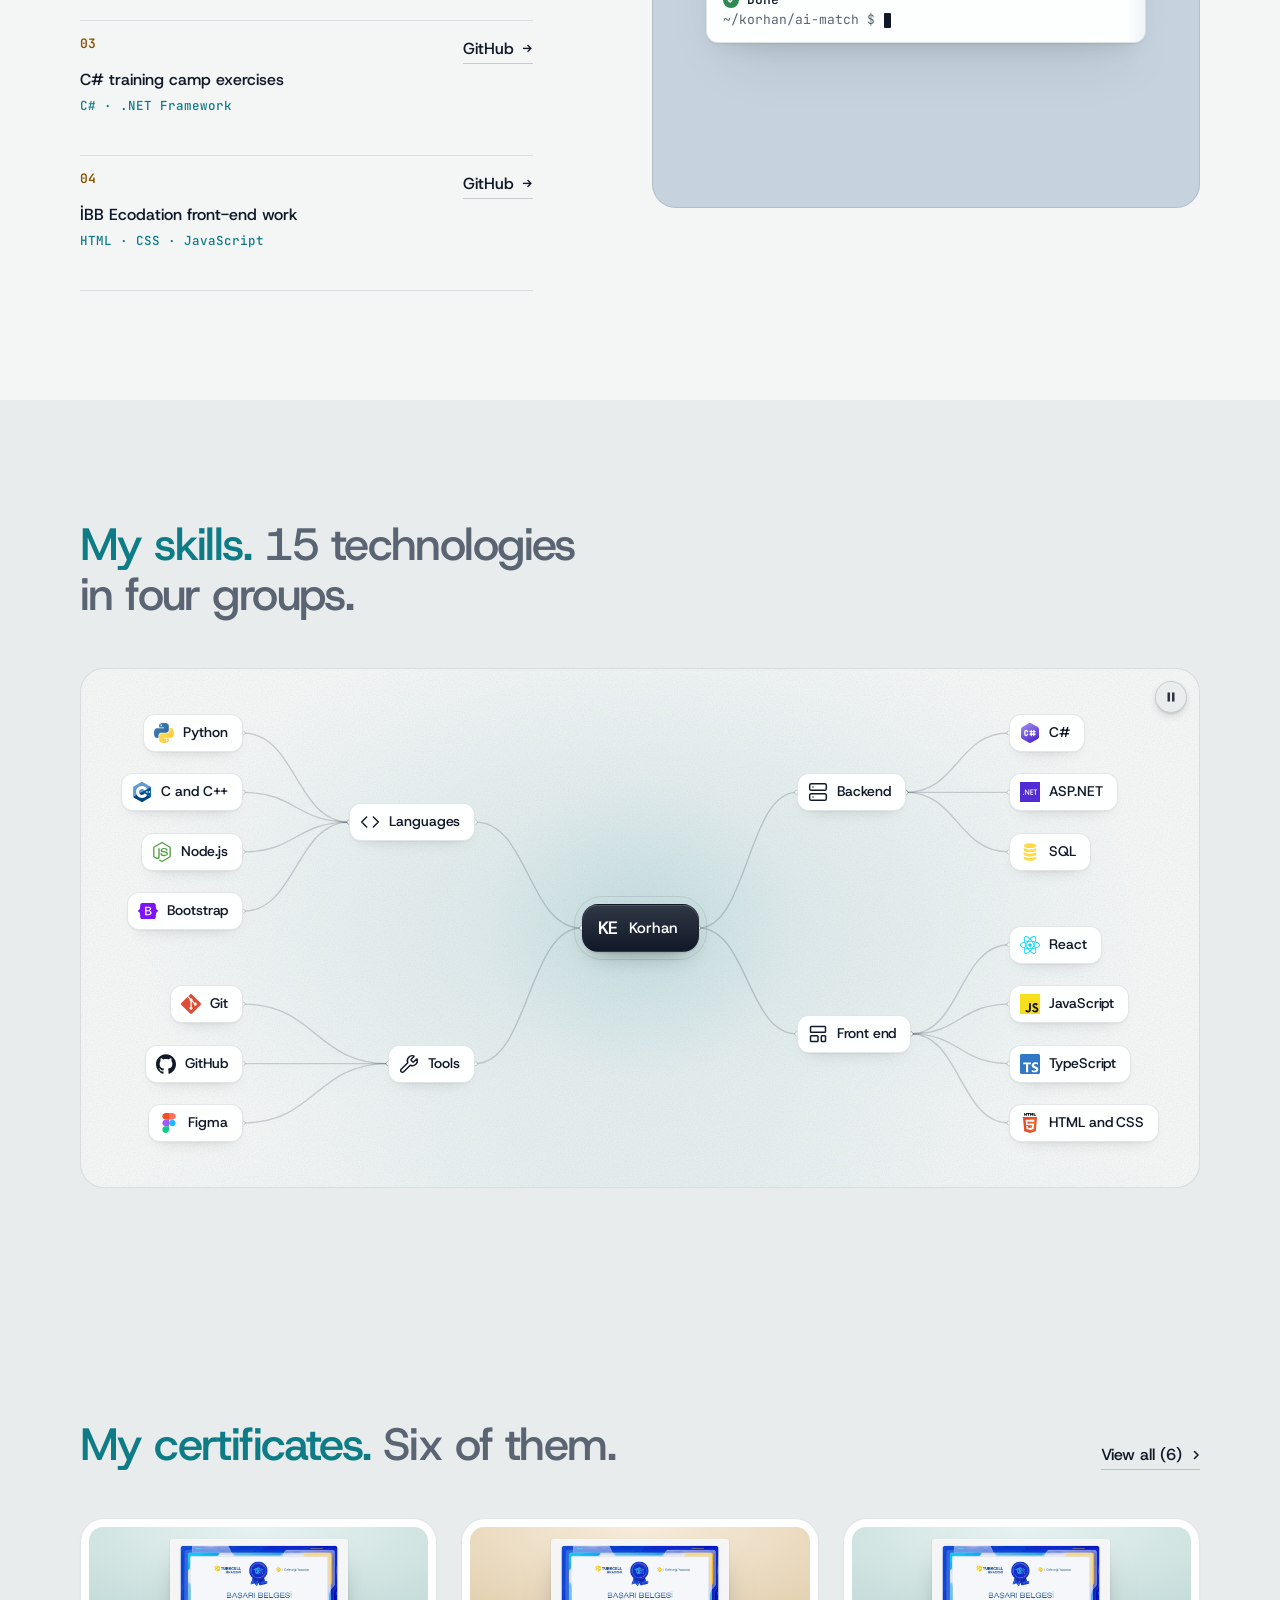
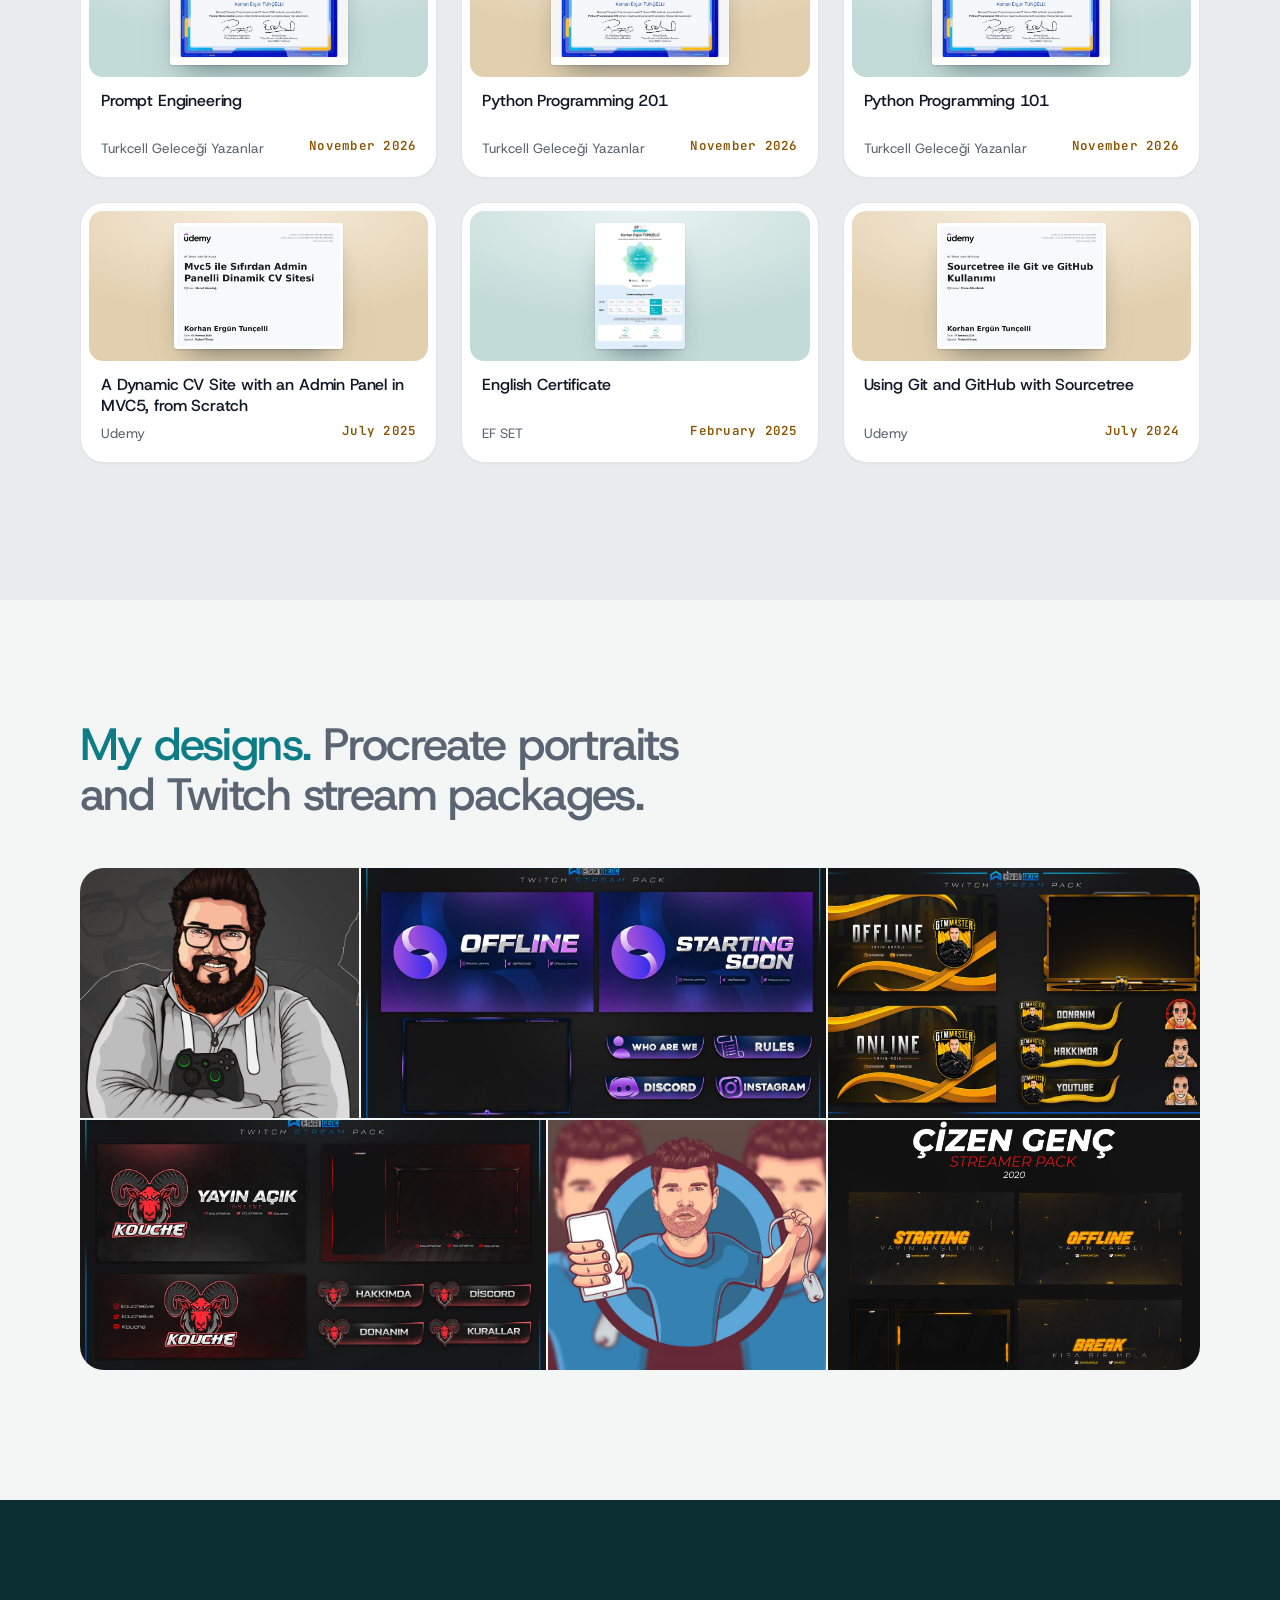
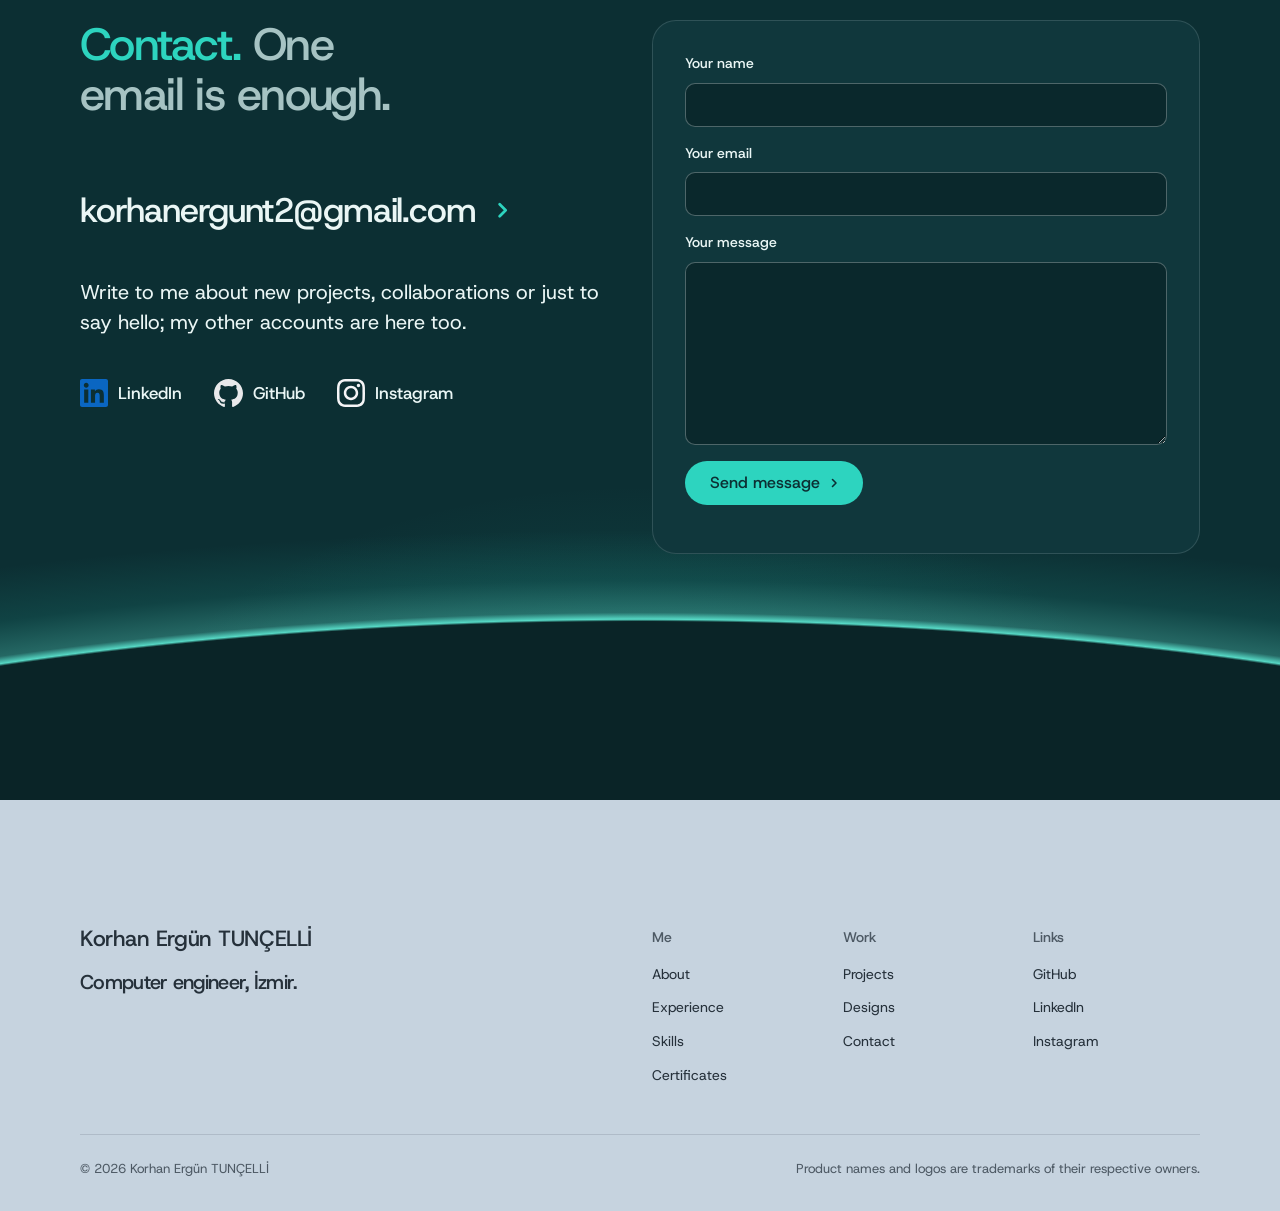
==== commit 6e488cfe: "Üst bar kapsülüne iç boşluk verildi, kapsül tam ortalandı - İlk kelimenin vurgusu kapsül kenarına ya" ====
--- a/en/index.html
+++ b/en/index.html
@@ -108,16 +108,16 @@
   @media (min-width: 1024px) {
     header.nav.nav--centre > .nav__bar { grid-template-columns: minmax(0, 1fr) auto auto minmax(max-content, 1fr); gap: var(--s-2);
       background: none; border: 0; box-shadow: none; -webkit-backdrop-filter: none; backdrop-filter: none; }
-    header.nav.nav--centre > .nav__bar::before { content: ""; grid-column: 2 / 4; grid-row: 1; align-self: stretch; margin-inline: -6px; border-radius: 999px; z-index: -1;
+    header.nav.nav--centre > .nav__bar::before { content: ""; grid-column: 2 / 4; grid-row: 1; align-self: stretch; border-radius: 999px; z-index: -1;
       background: var(--glass); border: 1px solid var(--glass-line); -webkit-backdrop-filter: blur(22px) saturate(1.8); backdrop-filter: blur(22px) saturate(1.8);
       box-shadow: var(--glass-shadow), inset 0 1px 0 var(--glass-hi); }
     header.nav.nav--centre .nav__actions { display: contents; }
     header.nav.nav--centre > .nav__bar > *, header.nav.nav--centre .nav__actions > * { grid-row: 1; }
     /* the words take equal slots (the widest word's), so the pill over the section you are on is one size on every word */
-    header.nav.nav--centre .nav__links { grid-column: 2; display: grid; grid-auto-flow: column; grid-auto-columns: 1fr; }
+    header.nav.nav--centre .nav__links { grid-column: 2; margin-left: 12px; display: grid; grid-auto-flow: column; grid-auto-columns: 1fr; }
     header.nav .nav__item { display: flex; }
     header.nav .nav__link { width: 100%; justify-content: center; }
-    header.nav.nav--centre .nav__actions .btn { grid-column: 3; margin-right: 6px; }
+    header.nav.nav--centre .nav__actions .btn { grid-column: 3; margin-right: 10px; }   /* the capsule's inner edge: the pill under the first word sits 12px in, as far as from the top, the button 10px */
     header.nav.nav--centre .nav__actions .lang { grid-column: 4; justify-self: end; margin-right: 52px; }
     header.nav.nav--centre .nav__actions .nav__theme { grid-column: 4; justify-self: end; }
     header.nav .nav__actions :is(.lang, .nav__theme) { background: var(--glass); -webkit-backdrop-filter: blur(22px) saturate(1.8); backdrop-filter: blur(22px) saturate(1.8);
@@ -125,8 +125,8 @@
   }
   /* the capsule stays in the middle where the words fit: their slots narrow with the screen (English words run longer),
      and from 1024 to 1179 the words step down to 13px and the CV button to its compact size, so nothing is squeezed */
-  @media (min-width: 1440px) { html[lang="en"] header.nav .nav__link { padding-inline: 8px; } }
-  @media (min-width: 1280px) and (max-width: 1439px) { html[lang="en"] header.nav .nav__link { padding-inline: 6px; } }
+  @media (min-width: 1440px) { header.nav .nav__link { padding-inline: 9px; } html[lang="en"] header.nav .nav__link { padding-inline: 6px; } }
+  @media (min-width: 1280px) and (max-width: 1439px) { header.nav .nav__link { padding-inline: 8px; } html[lang="en"] header.nav .nav__link { padding-inline: 4px; } }
   @media (min-width: 1180px) and (max-width: 1279px) { header.nav .nav__link { padding-inline: 4px; } }
   @media (min-width: 1024px) and (max-width: 1179px) { header.nav .nav__link { padding-inline: 2px; font-size: 13px; } header.nav .nav__actions .btn { padding-inline: 16px; font-size: 14px; } }
   /* the open menu (under 1024): the glass blur on the bar would make the sheet's fixed position relative to the 64px
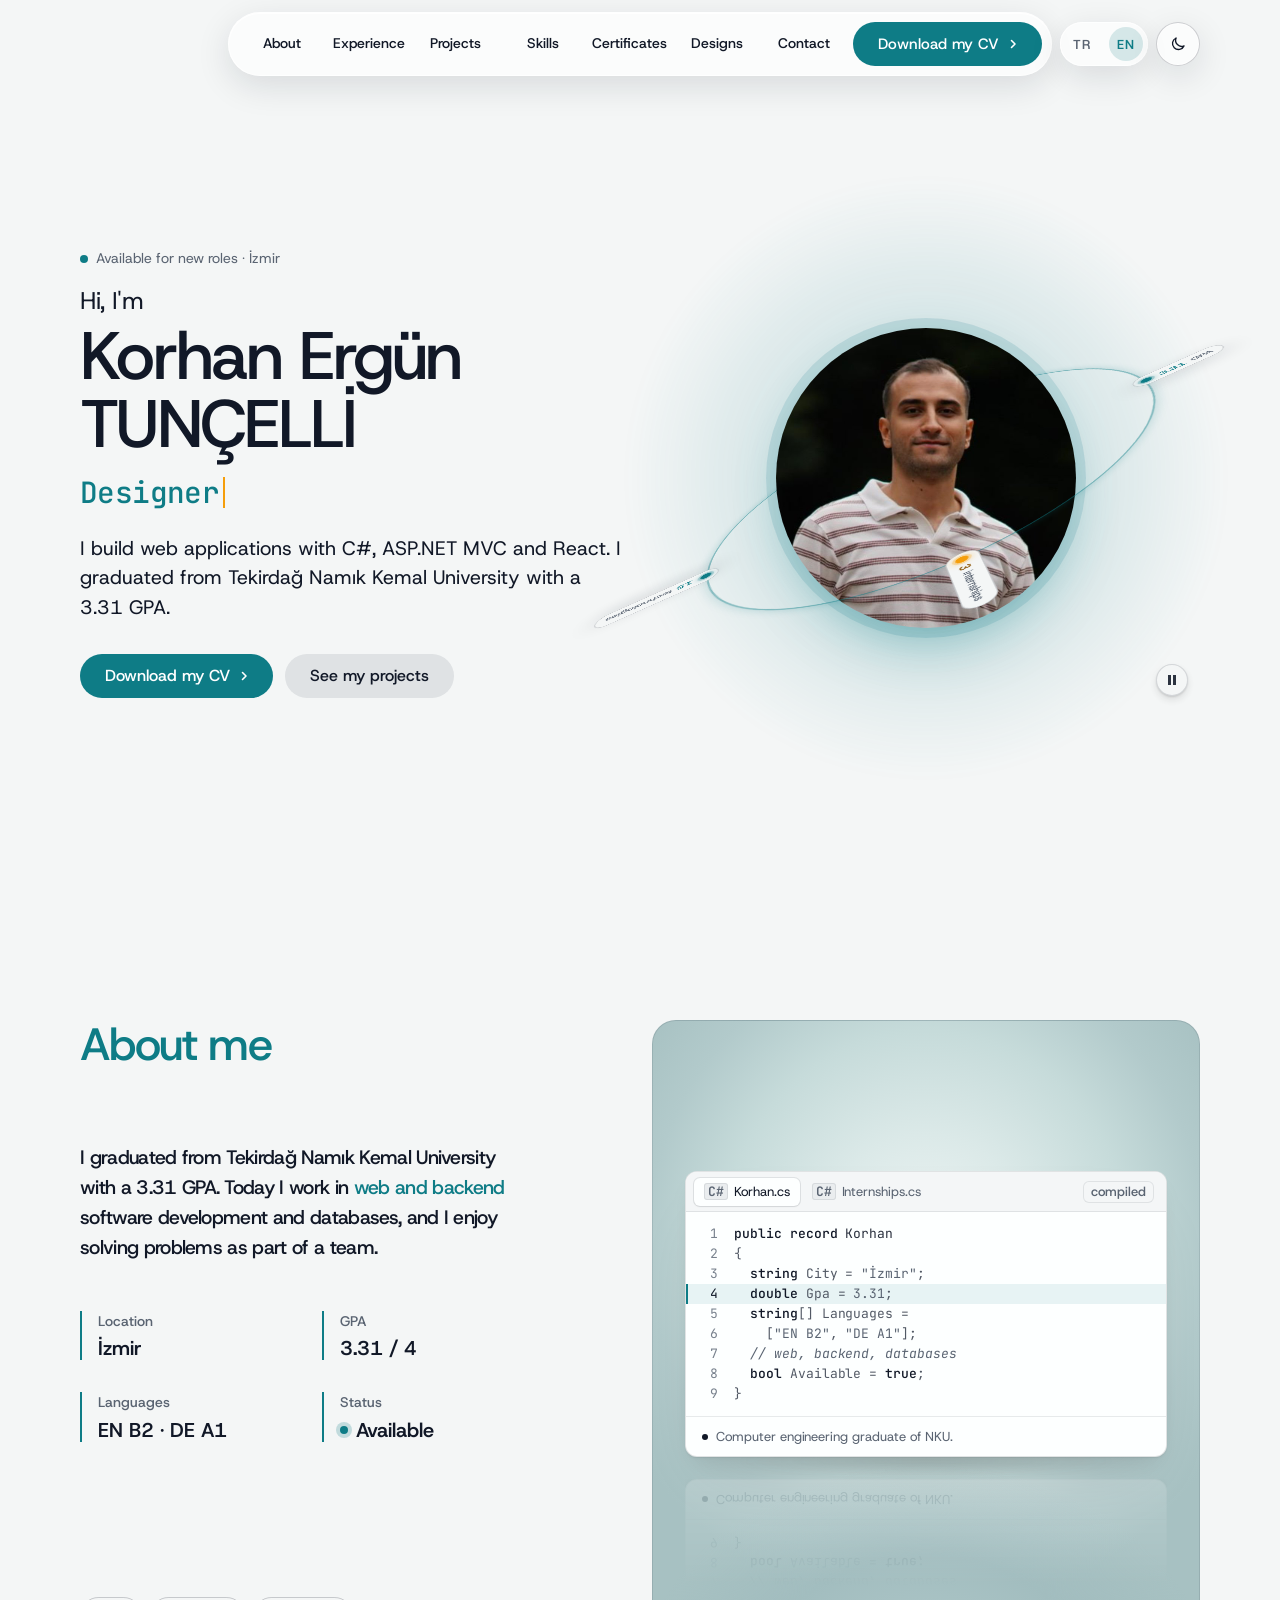
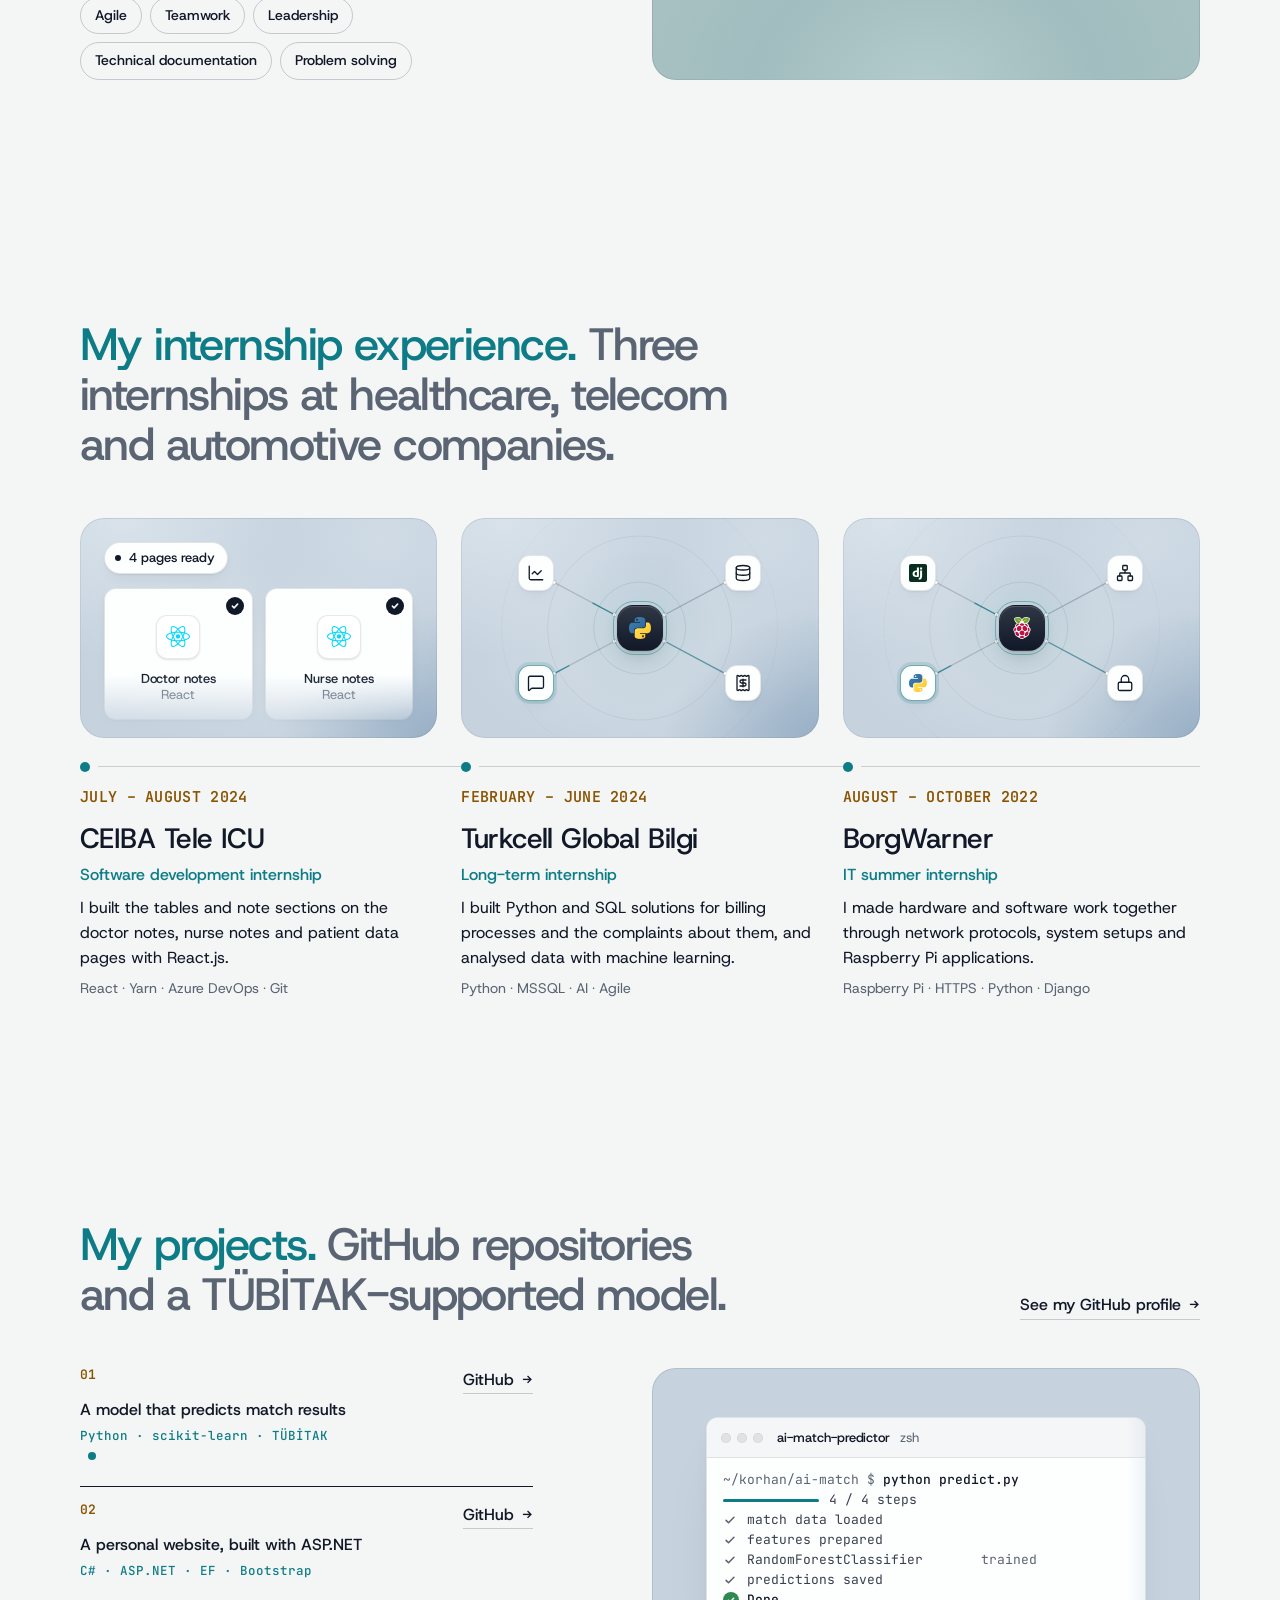
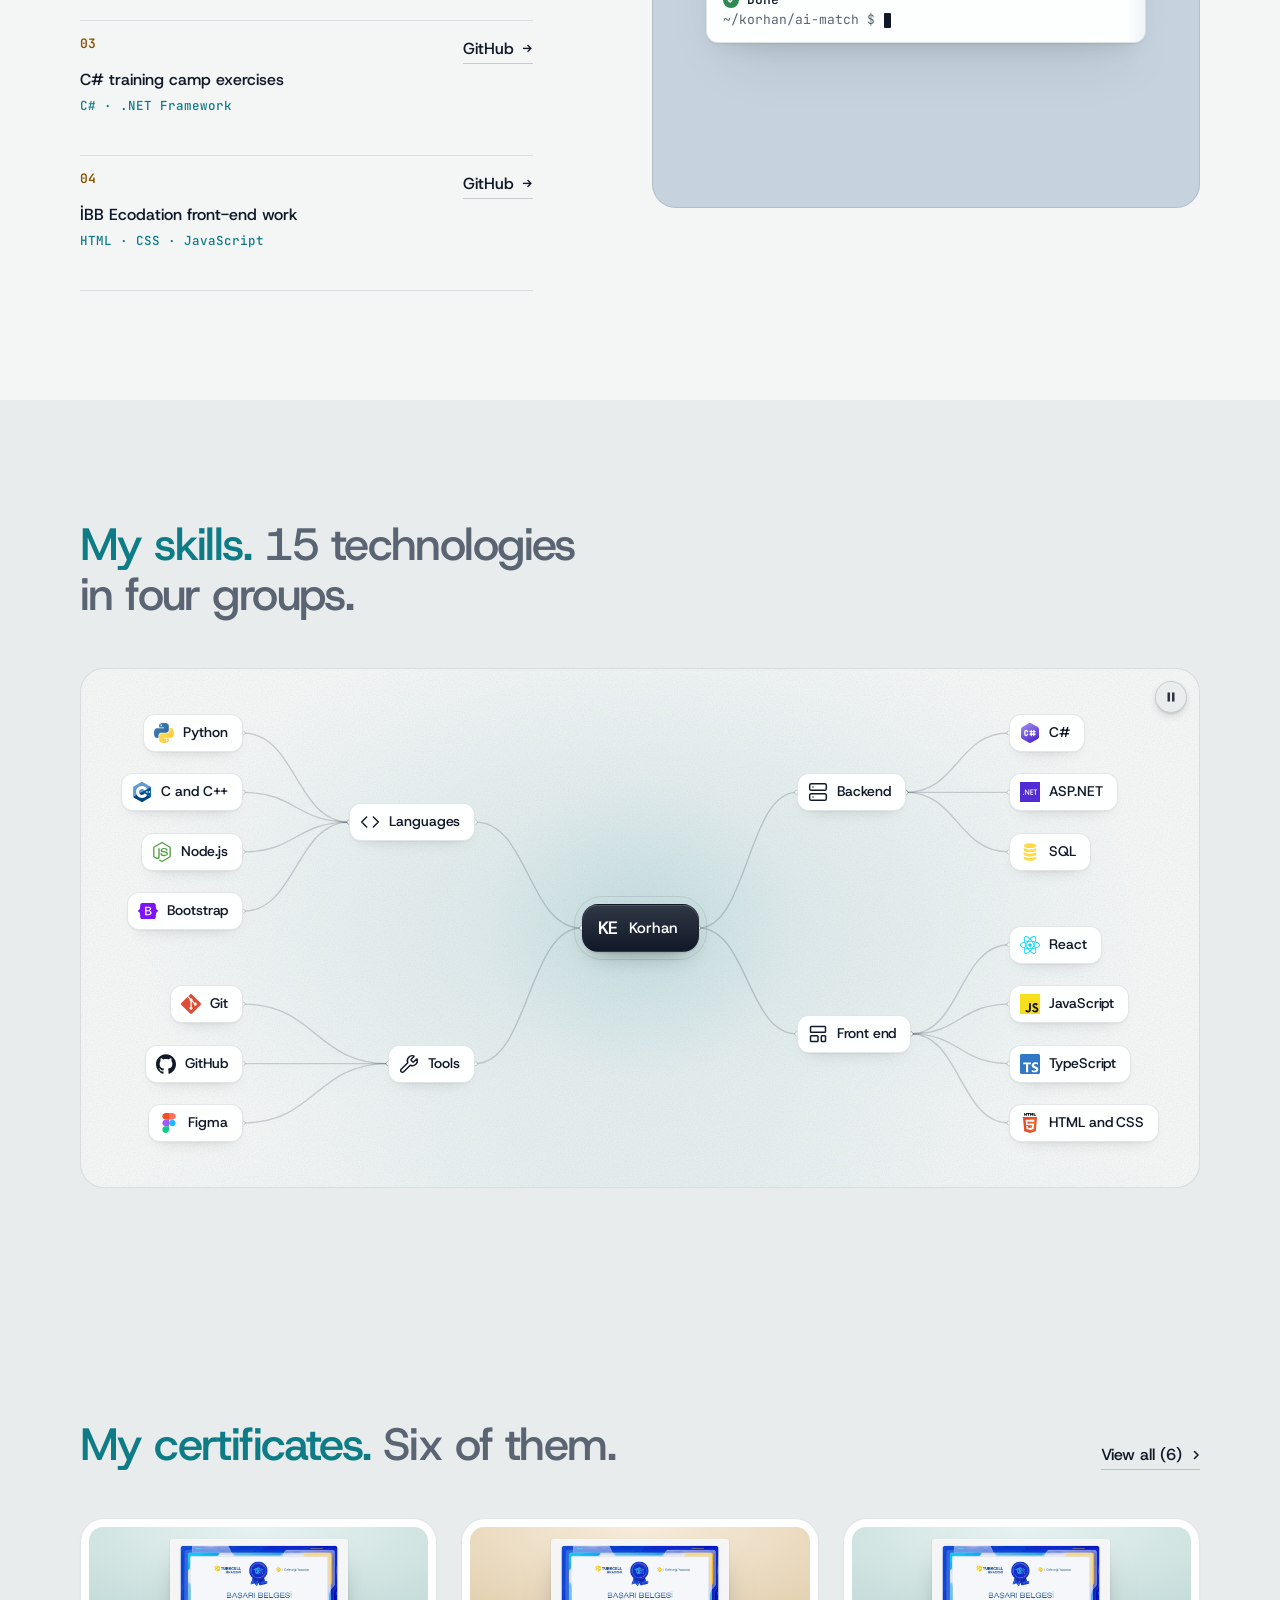
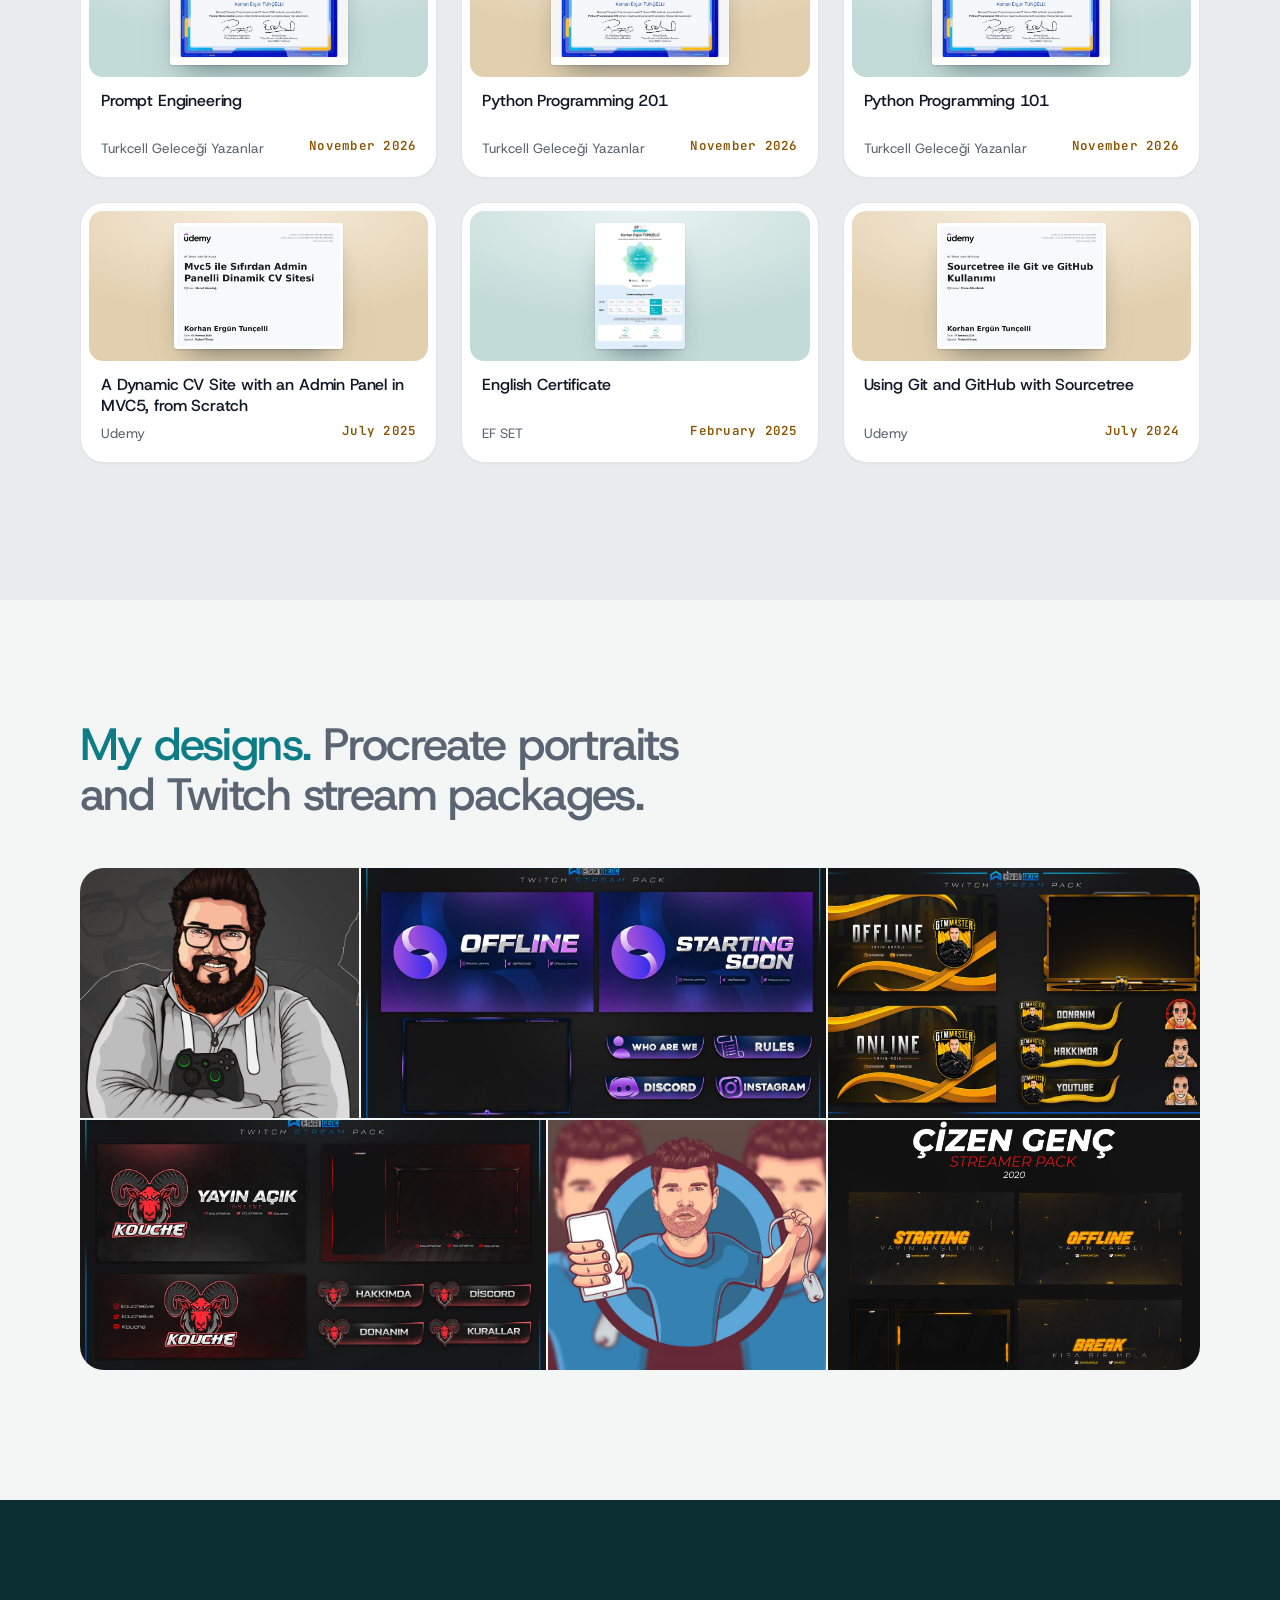
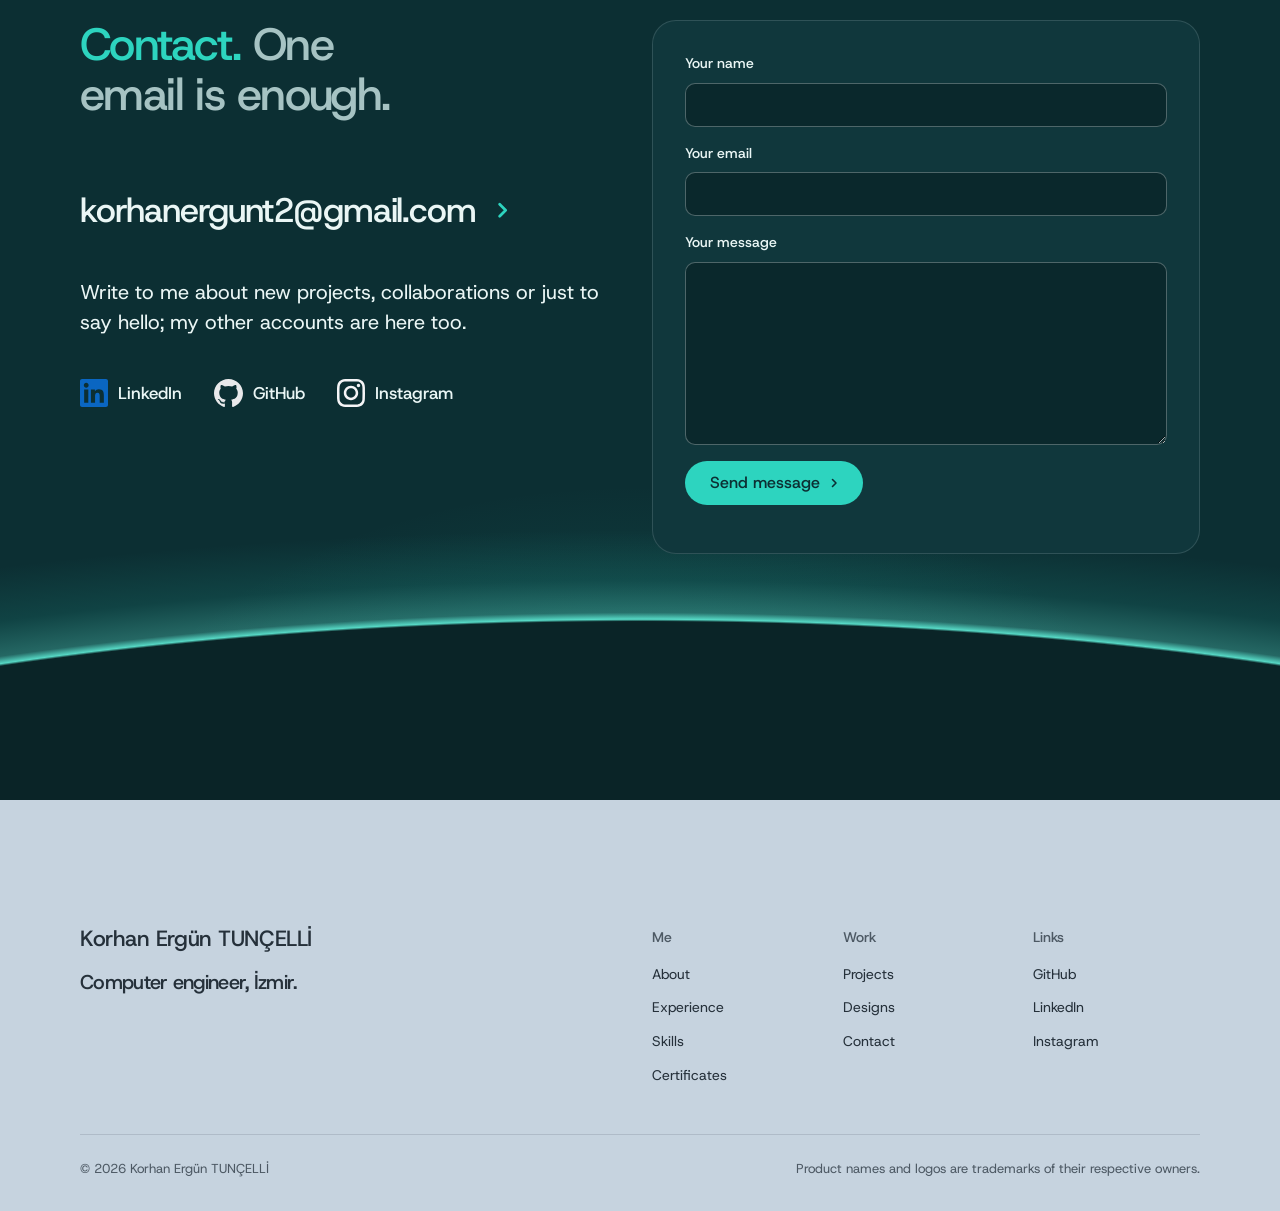
==== commit f80c0f71: "Sertifikalarda indirme kaldırıldı, PDF'ler silindi - Görüntüleyicideki "PDF'i indirin" linki kalktı;" ====
--- a/en/index.html
+++ b/en/index.html
@@ -396,6 +396,7 @@
   .vw__o, .vw__x2 { margin: 0; color: var(--muted); } .vw__d { margin: 0; }
   .vw__acts { display: grid; gap: var(--s-4); justify-items: start; margin-top: var(--s-5); }
   .vw__acts [hidden] { display: none; }
+  .vw__acts:not(:has(> :not([hidden]))) { display: none; }   /* a certificate with no verify page: no empty row */
   .vw__nav { display: flex; gap: var(--s-2); margin-top: auto; }
   .vw__btn { width: 44px; height: 44px; border-radius: 50%; border: 1px solid var(--line-strong); background: transparent; color: var(--ink); display: grid; place-items: center; cursor: pointer; }
   .vw__strip { grid-column: 1 / -1; list-style: none; margin: 0; padding: 0 0 4px; display: flex; gap: 12px; overflow-x: auto; scrollbar-width: thin; }
@@ -715,27 +716,27 @@
     <div class="wrap">
       <div class="section-head section-head--row"><div><h2 id="sertifika-h">My certificates. <span class="muted">Six of them.</span></h2></div><a class="link all-link" href="#sertifika-goruntuleyici" data-doc="0" aria-haspopup="dialog">View all (6)<svg class="m-arrow" viewBox="0 0 12 12" aria-hidden="true"><path class="m-arrow__stem" d="M1 6h8"/><path class="m-arrow__head" d="M4.5 2.5 8 6l-3.5 3.5"/></svg></a></div>
       <div class="grid kgrid kgrid--3">
-        <a class="card kc kc3" href="../assets/sertifikalar/prompt.pdf" data-doc="0" data-img="../assets/sertifikalar/prompt.jpg" data-date="21 November 2026" data-x="Geleceği Yazanlar exam · Turkcell Akademi" data-v="" aria-haspopup="dialog">
+        <a class="card kc kc3" href="../assets/sertifikalar/prompt.jpg" data-doc="0" data-img="../assets/sertifikalar/prompt.jpg" data-date="21 November 2026" data-x="Geleceği Yazanlar exam · Turkcell Akademi" data-v="" aria-haspopup="dialog">
           <span class="kc3__shot g-0 at-rise"><img src="../assets/sertifikalar/prompt-k.jpg" alt="Prompt Engineering certificate of achievement" width="640" height="453" loading="lazy"></span>
           <span class="kc3__txt"><b>Prompt Engineering</b><span class="kc__meta"><span>Turkcell Geleceği Yazanlar</span><span class="cert-date">November 2026</span></span></span>
         </a>
-        <a class="card kc kc3" href="../assets/sertifikalar/python201.pdf" data-doc="1" data-img="../assets/sertifikalar/python201.jpg" data-date="21 November 2026" data-x="Geleceği Yazanlar exam · Turkcell Akademi" data-v="" aria-haspopup="dialog">
+        <a class="card kc kc3" href="../assets/sertifikalar/python201.jpg" data-doc="1" data-img="../assets/sertifikalar/python201.jpg" data-date="21 November 2026" data-x="Geleceği Yazanlar exam · Turkcell Akademi" data-v="" aria-haspopup="dialog">
           <span class="kc3__shot g-1 at-corner"><img src="../assets/sertifikalar/python201-k.jpg" alt="Python Programming 201 certificate of achievement" width="640" height="453" loading="lazy"></span>
           <span class="kc3__txt"><b>Python Programming 201</b><span class="kc__meta"><span>Turkcell Geleceği Yazanlar</span><span class="cert-date">November 2026</span></span></span>
         </a>
-        <a class="card kc kc3" href="../assets/sertifikalar/python101.pdf" data-doc="2" data-img="../assets/sertifikalar/python101.jpg" data-date="21 November 2026" data-x="Geleceği Yazanlar exam · Turkcell Akademi" data-v="" aria-haspopup="dialog">
+        <a class="card kc kc3" href="../assets/sertifikalar/python101.jpg" data-doc="2" data-img="../assets/sertifikalar/python101.jpg" data-date="21 November 2026" data-x="Geleceği Yazanlar exam · Turkcell Akademi" data-v="" aria-haspopup="dialog">
           <span class="kc3__shot g-0 at-right"><img src="../assets/sertifikalar/python101-k.jpg" alt="Python Programming 101 certificate of achievement" width="640" height="453" loading="lazy"></span>
           <span class="kc3__txt"><b>Python Programming 101</b><span class="kc__meta"><span>Turkcell Geleceği Yazanlar</span><span class="cert-date">November 2026</span></span></span>
         </a>
-        <a class="card kc kc3" href="../assets/sertifikalar/mvc5.pdf" data-doc="3" data-img="../assets/sertifikalar/mvc5.jpg" data-date="3 July 2025" data-x="Instructor: Murat Yücedağ · 7.5 hours" data-v="https://ude.my/UC-f3cef625-67f6-4621-9156-5460bfeff0fb" aria-haspopup="dialog">
+        <a class="card kc kc3" href="../assets/sertifikalar/mvc5.jpg" data-doc="3" data-img="../assets/sertifikalar/mvc5.jpg" data-date="3 July 2025" data-x="Instructor: Murat Yücedağ · 7.5 hours" data-v="https://ude.my/UC-f3cef625-67f6-4621-9156-5460bfeff0fb" aria-haspopup="dialog">
           <span class="kc3__shot g-1 at-rise"><img src="../assets/sertifikalar/mvc5-k.jpg" alt="Certificate of completion: a dynamic CV site with an admin panel in MVC5, from scratch" width="640" height="476" loading="lazy"></span>
           <span class="kc3__txt"><b>A Dynamic CV Site with an Admin Panel in MVC5, from Scratch</b><span class="kc__meta"><span>Udemy</span><span class="cert-date">July 2025</span></span></span>
         </a>
-        <a class="card kc kc3" href="../assets/sertifikalar/efset.pdf" data-doc="4" data-img="../assets/sertifikalar/efset.jpg" data-date="22 February 2025" data-x="Score 56/100 · B2 Upper Intermediate (reading and listening)" data-v="https://cert.efset.org/hpbfGy" aria-haspopup="dialog">
+        <a class="card kc kc3" href="../assets/sertifikalar/efset.jpg" data-doc="4" data-img="../assets/sertifikalar/efset.jpg" data-date="22 February 2025" data-x="Score 56/100 · B2 Upper Intermediate (reading and listening)" data-v="https://cert.efset.org/hpbfGy" aria-haspopup="dialog">
           <span class="kc3__shot g-0 at-corner"><img src="../assets/sertifikalar/efset-k.jpg" alt="EF SET English Certificate, B2 Upper Intermediate" width="420" height="594" loading="lazy"></span>
           <span class="kc3__txt"><b>English Certificate</b><span class="kc__meta"><span>EF SET</span><span class="cert-date">February 2025</span></span></span>
         </a>
-        <a class="card kc kc3" href="../assets/sertifikalar/git.pdf" data-doc="5" data-img="../assets/sertifikalar/git.jpg" data-date="17 July 2024" data-x="Instructor: Emre Altunbilek · 5.5 hours" data-v="https://ude.my/UC-b3cb3476-cf91-47e9-9a10-c10ab635f075" aria-haspopup="dialog">
+        <a class="card kc kc3" href="../assets/sertifikalar/git.jpg" data-doc="5" data-img="../assets/sertifikalar/git.jpg" data-date="17 July 2024" data-x="Instructor: Emre Altunbilek · 5.5 hours" data-v="https://ude.my/UC-b3cb3476-cf91-47e9-9a10-c10ab635f075" aria-haspopup="dialog">
           <span class="kc3__shot g-1 at-right"><img src="../assets/sertifikalar/git-k.jpg" alt="Certificate of completion: using Git and GitHub with Sourcetree" width="640" height="476" loading="lazy"></span>
           <span class="kc3__txt"><b>Using Git and GitHub with Sourcetree</b><span class="kc__meta"><span>Udemy</span><span class="cert-date">July 2024</span></span></span>
         </a>
@@ -821,7 +822,7 @@
       <p class="vw__o"></p>
       <p class="vw__d cert-date"></p>
       <p class="vw__x2"></p>
-      <div class="vw__acts"><a class="btn btn--primary vw__verify" href="#sertifika" target="_blank" rel="noopener">Verify the certificate<svg class="m-arrow" viewBox="0 0 12 12" aria-hidden="true"><path class="m-arrow__stem" d="M1 6h8"/><path class="m-arrow__head" d="M4.5 2.5 8 6l-3.5 3.5"/></svg></a><a class="link vw__pdf" href="#sertifika" download>Download the PDF</a></div>
+      <div class="vw__acts"><a class="btn btn--primary vw__verify" href="#sertifika" target="_blank" rel="noopener">Verify the certificate<svg class="m-arrow" viewBox="0 0 12 12" aria-hidden="true"><path class="m-arrow__stem" d="M1 6h8"/><path class="m-arrow__head" d="M4.5 2.5 8 6l-3.5 3.5"/></svg></a></div>
       <div class="vw__nav"><button class="vw__btn" type="button" data-step="-1" aria-label="Previous certificate"><svg viewBox="0 0 16 16" width="16" height="16" aria-hidden="true"><path d="M10 3 5 8l5 5" fill="none" stroke="currentColor" stroke-width="1.6" stroke-linecap="round" stroke-linejoin="round"/></svg></button><button class="vw__btn" type="button" data-step="1" aria-label="Next certificate"><svg viewBox="0 0 16 16" width="16" height="16" aria-hidden="true"><path d="m6 3 5 5-5 5" fill="none" stroke="currentColor" stroke-width="1.6" stroke-linecap="round" stroke-linejoin="round"/></svg></button></div>
     </div>
     <ol class="vw__strip"></ol>
@@ -960,7 +961,6 @@
       dlg.querySelector('.vw__d').textContent = c.dataset.date;
       dlg.querySelector('.vw__x2').textContent = c.dataset.x;
       var v = dlg.querySelector('.vw__verify'); v.hidden = !c.dataset.v; if (c.dataset.v) v.href = c.dataset.v;
-      dlg.querySelector('.vw__pdf').href = c.getAttribute('href');
       ths.forEach(function (b, i) { b.setAttribute('aria-current', i === cur ? 'true' : 'false'); });
       ths[cur].scrollIntoView({ block: 'nearest', inline: 'nearest' });
     }
